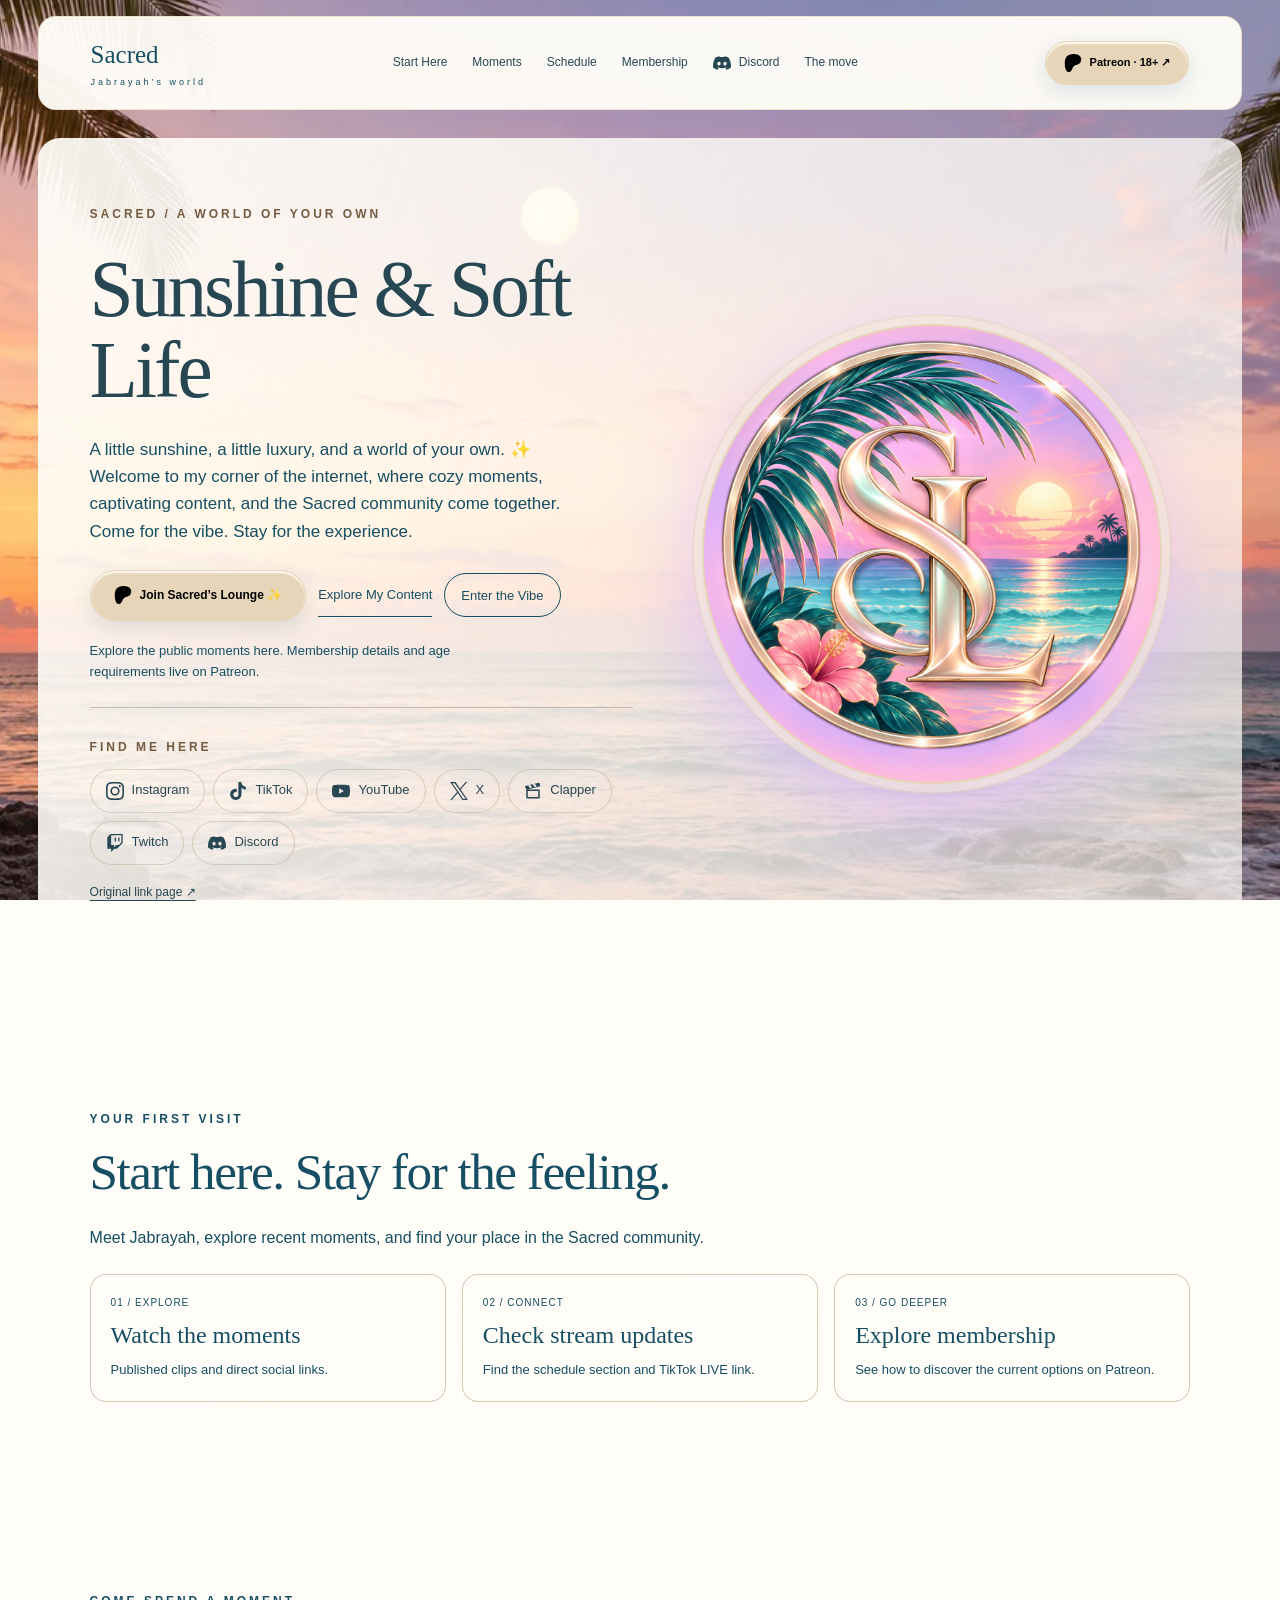
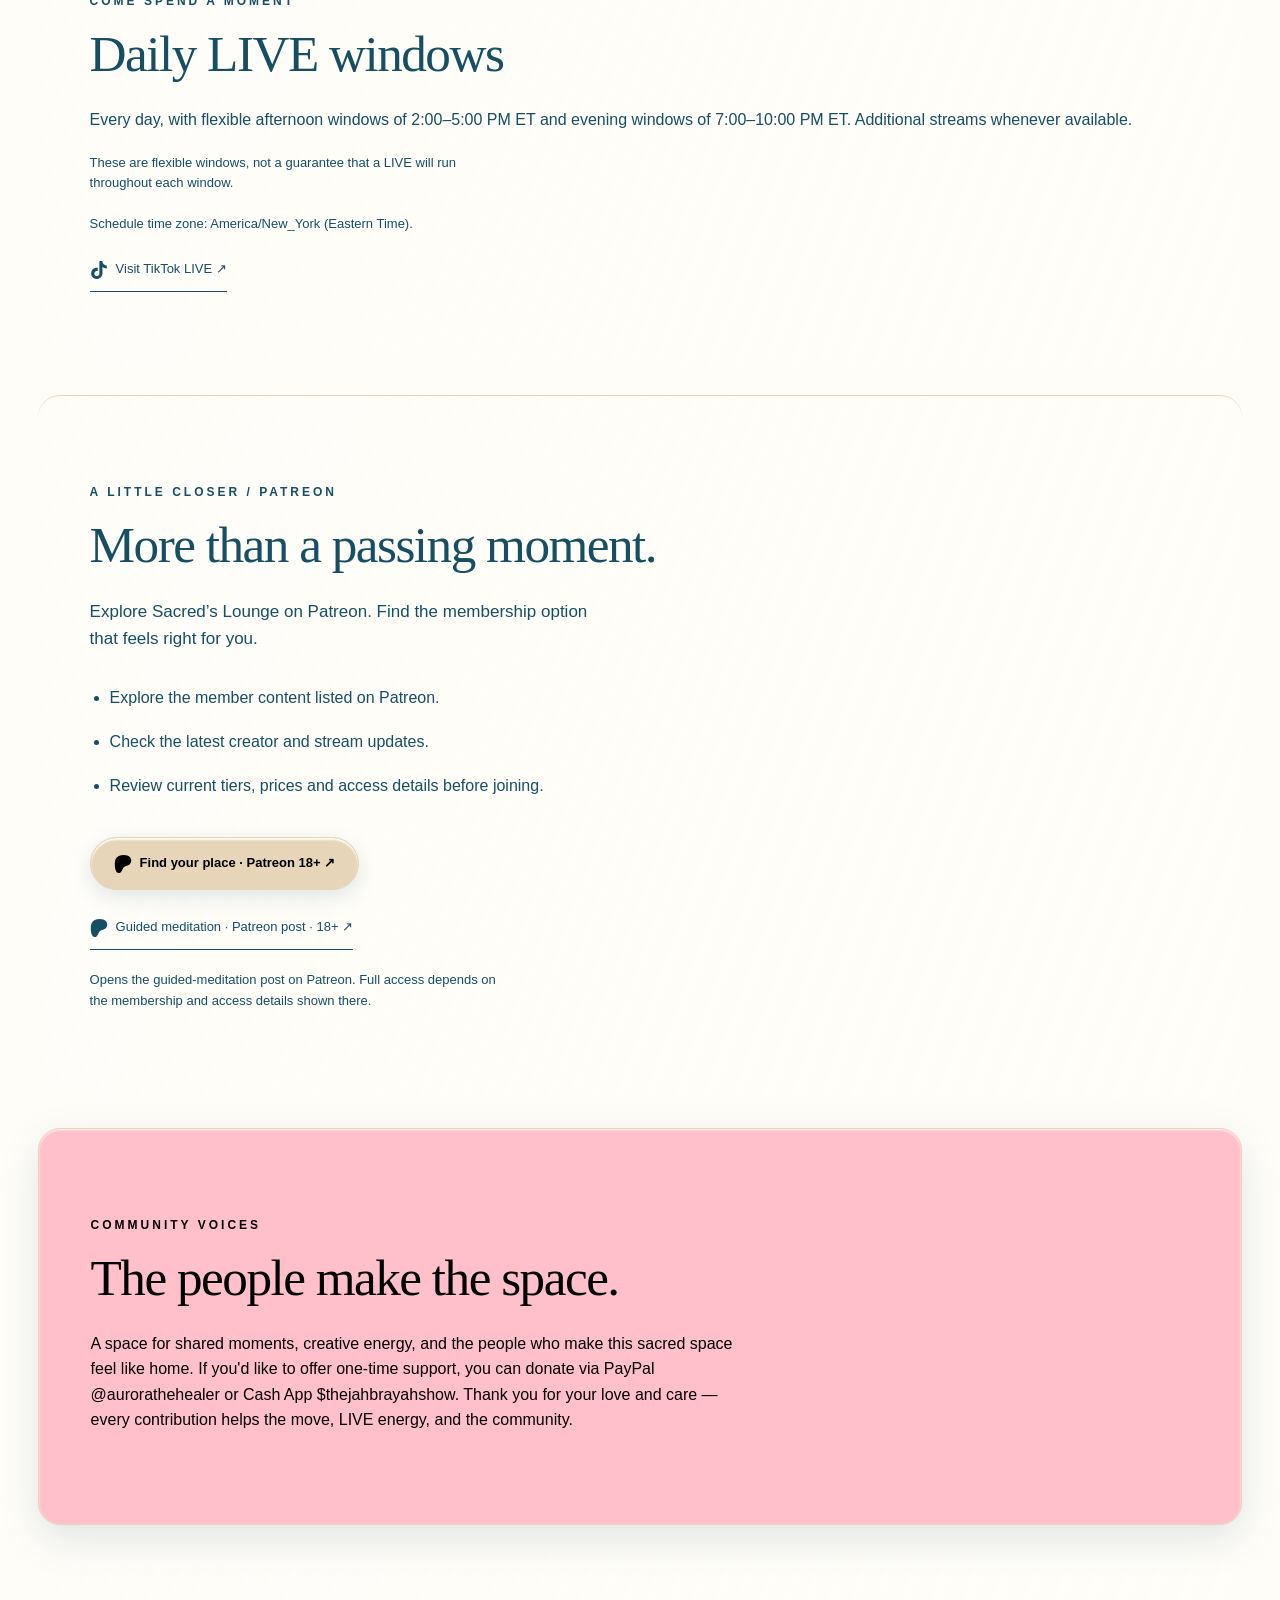
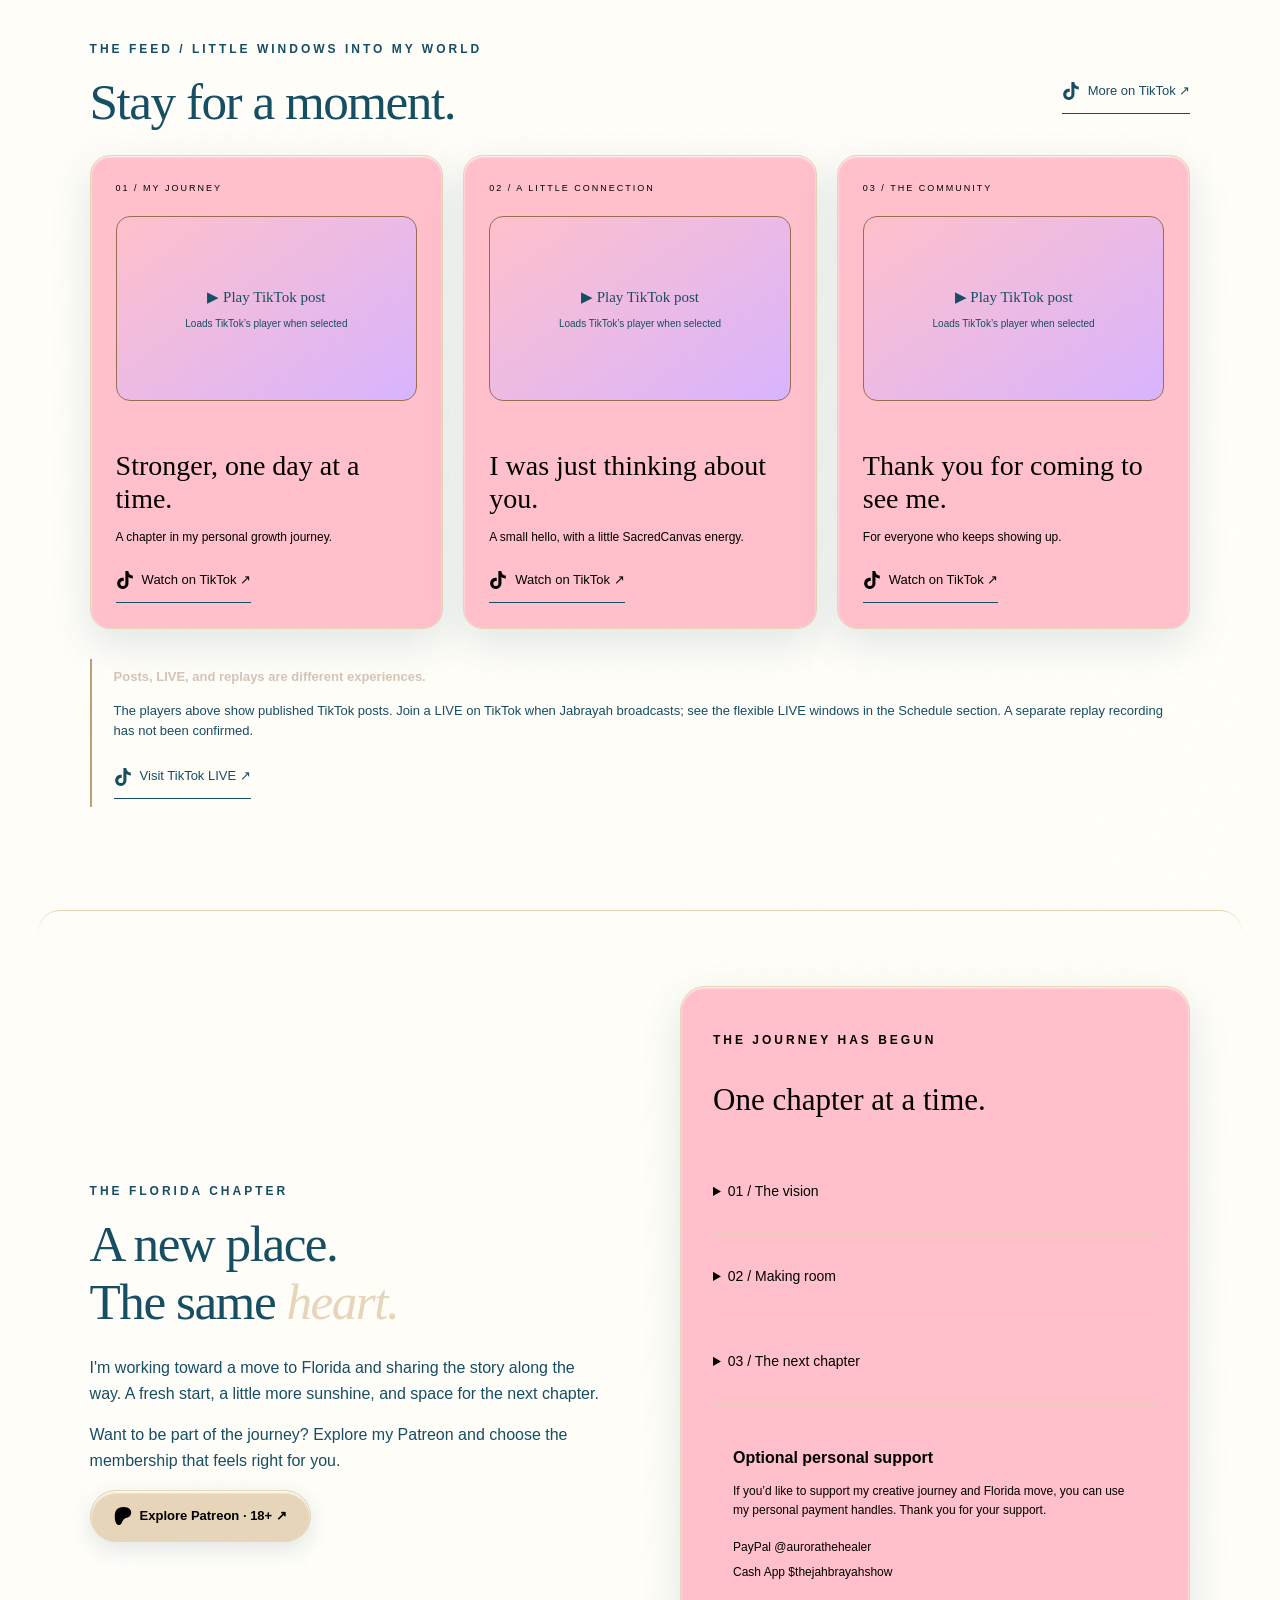
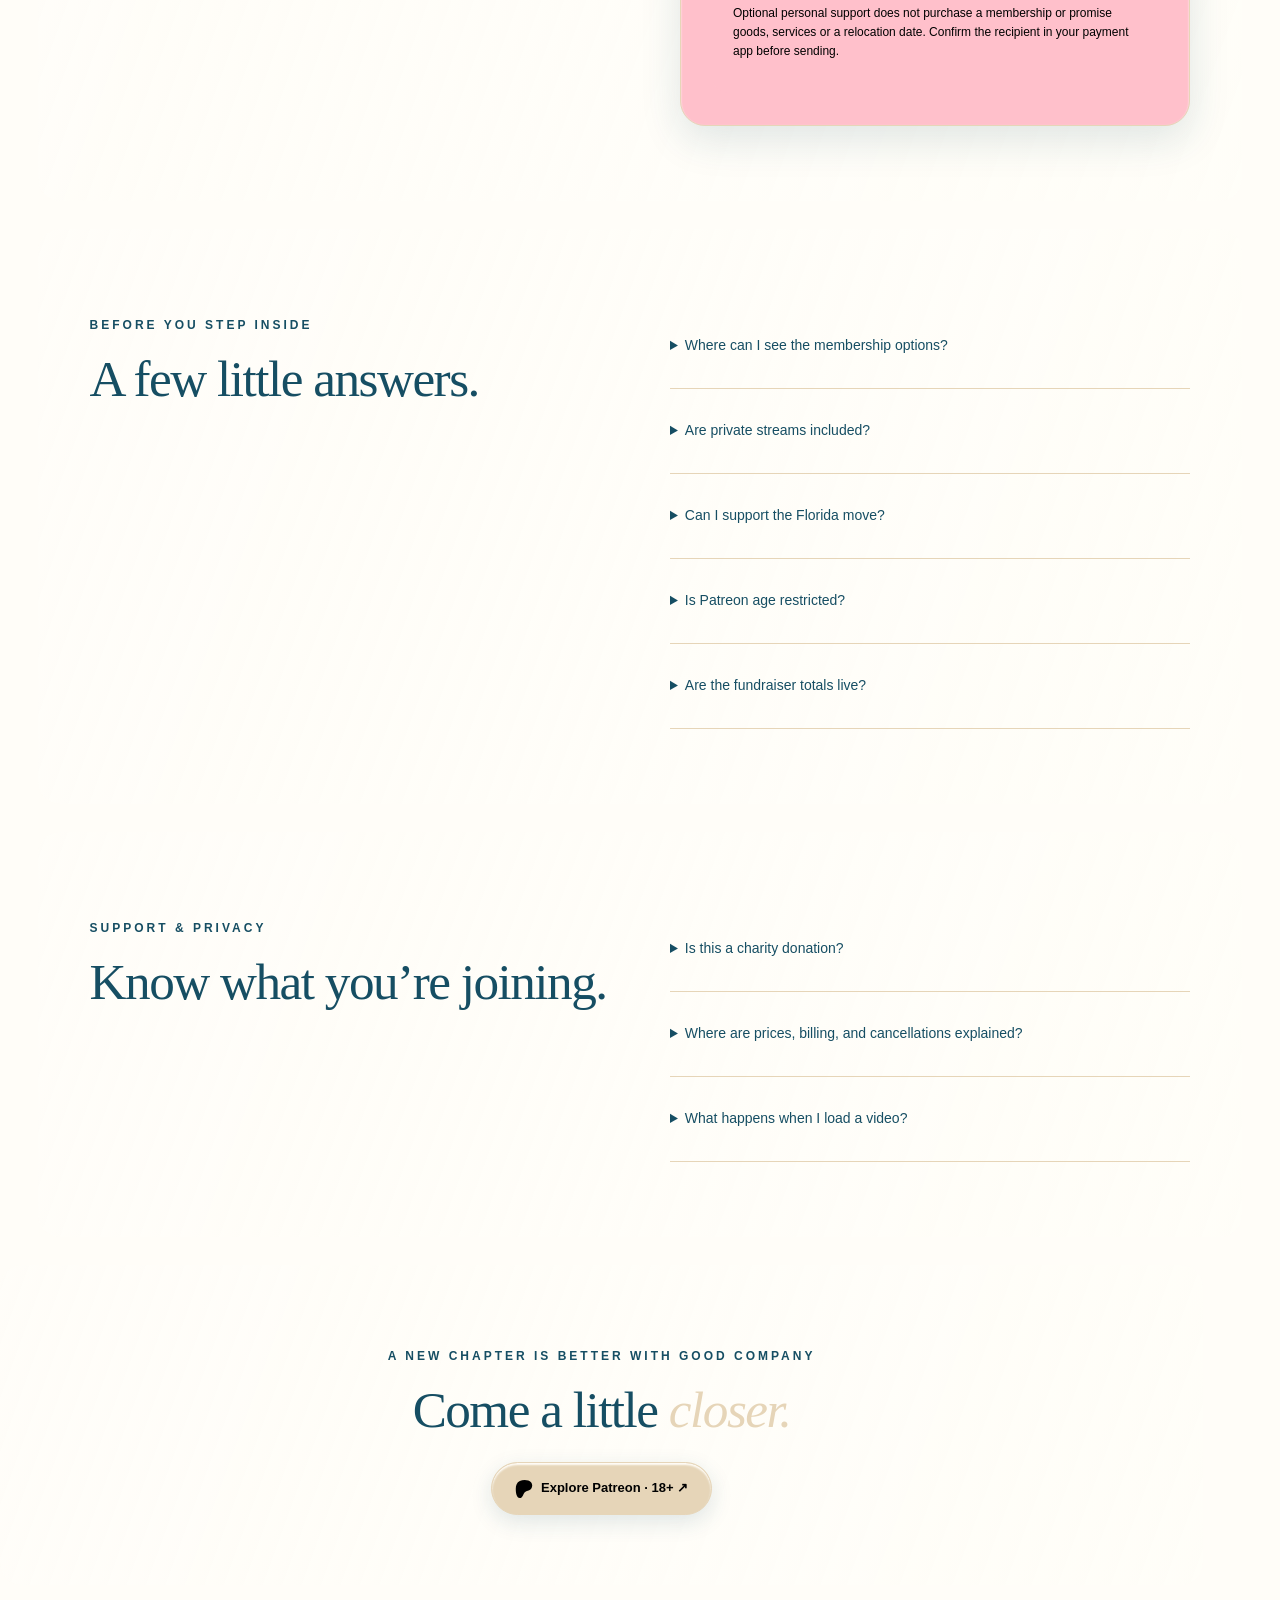
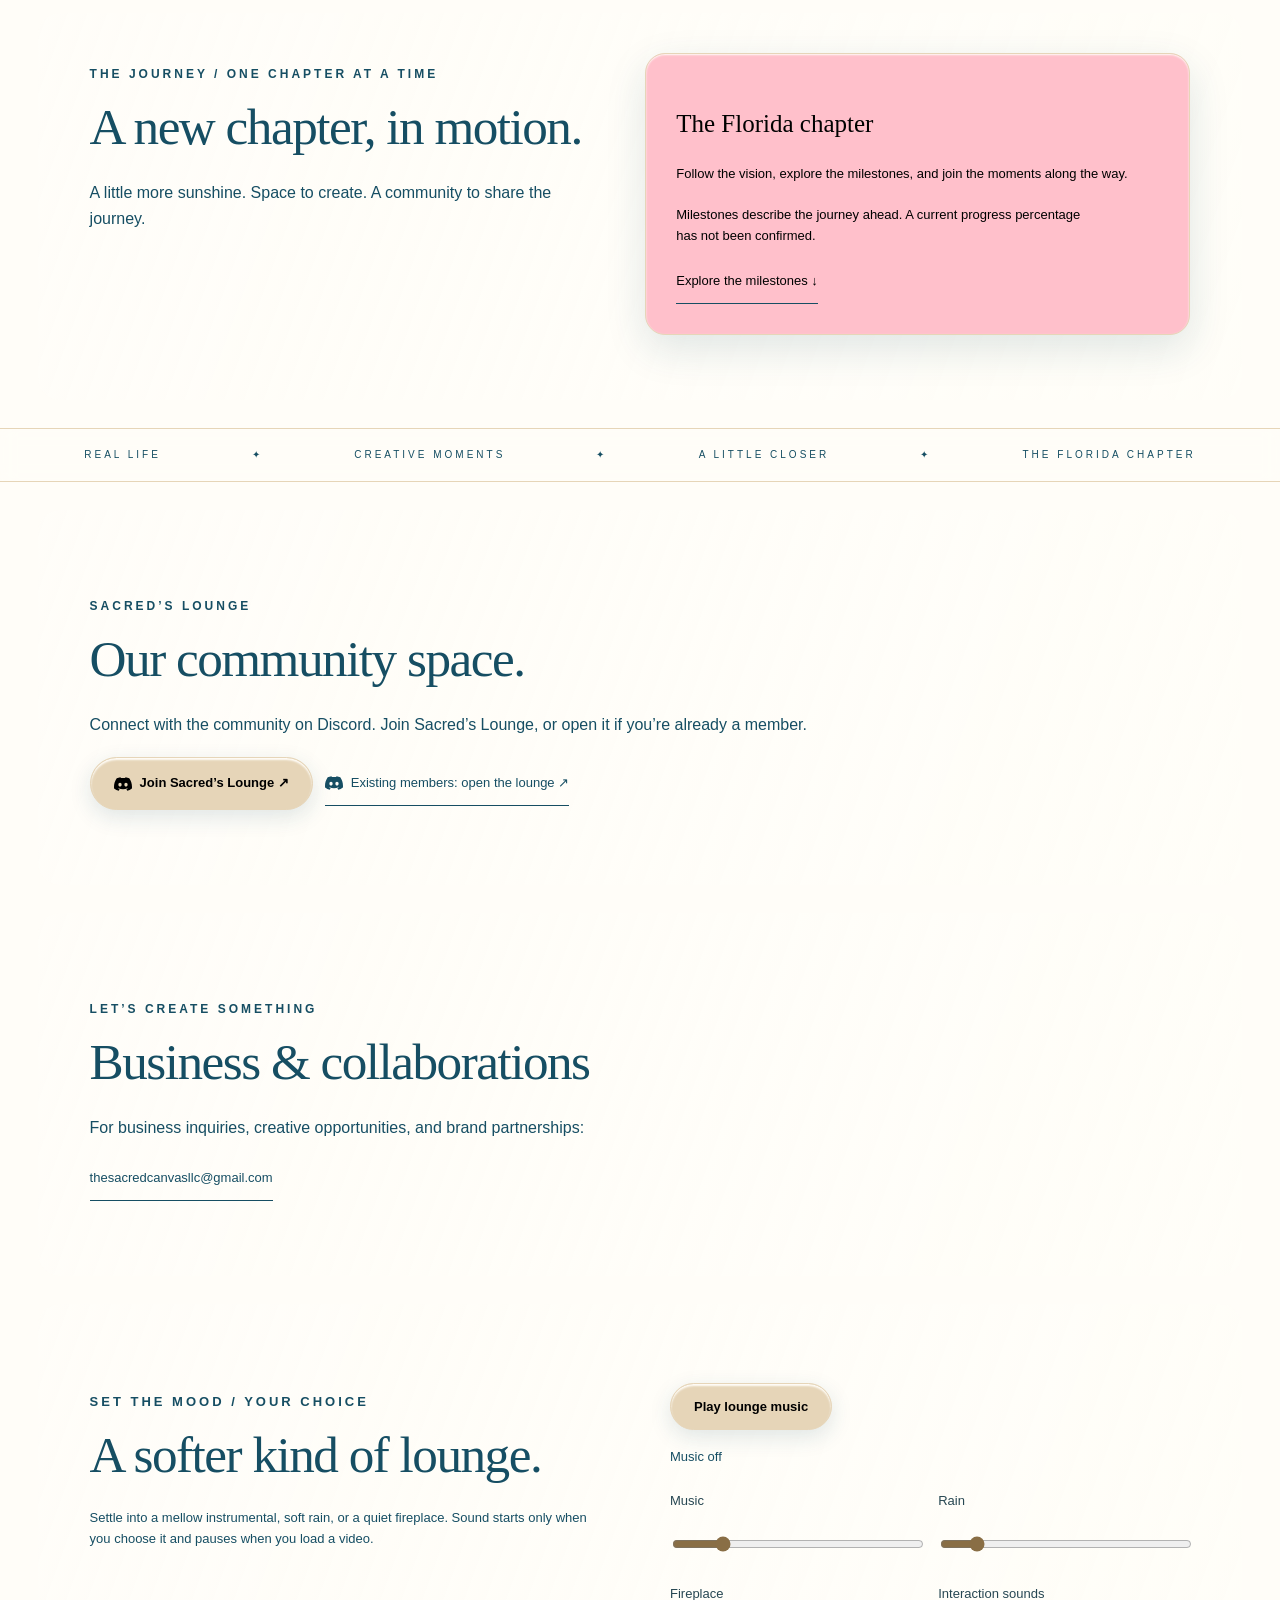
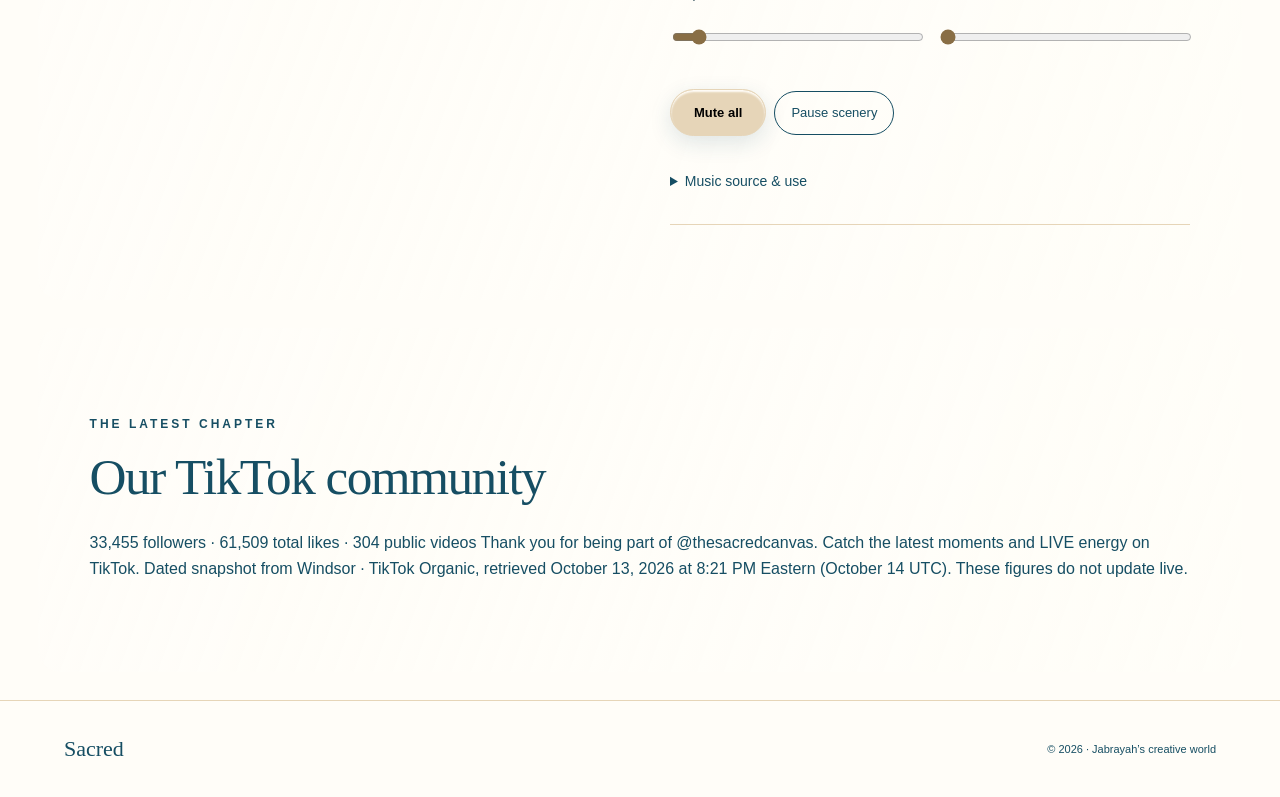
==== index.html @ 22dccd5a "Use non-expiring Sacred's Lounge invite" ====
<!doctype html><html lang="en"><head><meta charset="utf-8"><meta name="viewport" content="width=device-width,initial-scale=1"><link rel="icon" href="./sunshine-favicon.svg" type="image/svg+xml"><meta name="robots" content="noindex,nofollow,noarchive"><title>Jabrayah | Sunshine &amp; Soft Life</title><meta name="description" content="Step into Sunshine &amp; Soft Life—a cozy, elevated digital experience featuring captivating content, creator updates, and Sacred’s Lounge."><link rel="stylesheet" href="./website-draft.css"><script type="module" src="./website-draft.js"></script><link rel="stylesheet" href="./website-theme.css"><meta name="referrer" content="no-referrer"><meta name="website-export" content="Static visitor preview; no hosting or access control"></head><body data-audio="manual" data-video="manual" class="tropical"><a class="skip-link" href="#main-content">Skip to content</a><div class="tropical-environment" aria-hidden="true"><div class="coastal-photo"></div><div class="tropical-sun"></div><div class="tropical-water"></div><div class="tropical-moon"></div><div class="tropical-stars"></div></div>

<header class="newcomer-header"><a class="brand" href="#home">Sacred<span>Jabrayah’s world</span></a><nav class="newcomer-nav" aria-label="Explore SacredCanvas"><a href="#start-here">Start Here</a><a href="#moments">Moments</a><a href="#schedule">Schedule</a><a href="#membership">Membership</a><a href="#discord" class="platform-link"><svg class="platform-icon" aria-hidden="true" focusable="false"><use href="./social-icons.svg#icon-discord"></use></svg>Discord</a><a href="#florida">The move</a></nav><a class="button small platform-link" href="https://www.patreon.com/TheSacredCanvas" target="_blank" rel="noopener noreferrer"><svg class="platform-icon" aria-hidden="true" focusable="false"><use href="./social-icons.svg#icon-patreon"></use></svg>Patreon · 18+ ↗</a></header>
<main id="main-content" tabindex="-1"><section class="hero" id="home"><div><p class="eyebrow">SACRED / A WORLD OF YOUR OWN</p><h1>Sunshine &amp; Soft Life</h1><p class="intro">A little sunshine, a little luxury, and a world of your own. ✨ Welcome to my corner of the internet, where cozy moments, captivating content, and the Sacred community come together.

Come for the vibe. Stay for the experience.</p><div class="actions"><a class="button platform-link" href="https://www.patreon.com/TheSacredCanvas" target="_blank" rel="noopener noreferrer"><svg class="platform-icon" aria-hidden="true" focusable="false"><use href="./social-icons.svg#icon-patreon"></use></svg>Join Sacred’s Lounge ✨</a><a class="text-link" href="#moments">Explore My Content</a><button class="text-link" id="enter-vibe" aria-pressed="false">Enter the Vibe</button></div><p class="fine">Explore the public moments here. Membership details and age requirements live on Patreon.</p><div class="social-follow"><p class="eyebrow">FIND ME HERE</p><nav class="social-links" aria-label="Follow Jabrayah"><a href="https://www.instagram.com/thesacredcanvas_/" target="_blank" rel="noopener noreferrer" class="platform-link"><svg class="platform-icon" aria-hidden="true" focusable="false"><use href="./social-icons.svg#icon-instagram"></use></svg>Instagram</a><a href="https://www.tiktok.com/@thesacredcanvas" target="_blank" rel="noopener noreferrer" class="platform-link"><svg class="platform-icon" aria-hidden="true" focusable="false"><use href="./social-icons.svg#icon-tiktok"></use></svg>TikTok</a><a href="https://www.youtube.com/channel/UCDf4sZveR_Ykks7nnIeMqeQ" target="_blank" rel="noopener noreferrer" class="platform-link"><svg class="platform-icon" aria-hidden="true" focusable="false"><use href="./social-icons.svg#icon-youtube"></use></svg>YouTube</a><a href="https://x.com/Thesacredcanvas" target="_blank" rel="noopener noreferrer" class="platform-link"><svg class="platform-icon" aria-hidden="true" focusable="false"><use href="./social-icons.svg#icon-x"></use></svg>X</a><a href="https://www.clapperapp.com/Thesacredcanvas" target="_blank" rel="noopener noreferrer" class="platform-link"><svg class="platform-icon" aria-hidden="true" focusable="false"><use href="./social-icons.svg#icon-clapper"></use></svg>Clapper</a><a href="https://www.twitch.tv/thesacredcanvas" target="_blank" rel="noopener noreferrer" class="platform-link"><svg class="platform-icon" aria-hidden="true" focusable="false"><use href="./social-icons.svg#icon-twitch"></use></svg>Twitch</a><a href="https://discord.gg/K2vzdx55bA" target="_blank" rel="noopener noreferrer" class="platform-link"><svg class="platform-icon" aria-hidden="true" focusable="false"><use href="./social-icons.svg#icon-discord"></use></svg>Discord</a></nav><a class="social-link-page" href="https://msha.ke/thesacredcanvas/" target="_blank" rel="noopener noreferrer">Original link page ↗</a></div></div><div class="hero-art logo-art"><img src="./lounge-logo.png" alt="Sacred’s Lounge SL monogram framed by palm trees, turquoise water and a pink sunset"></div></section>
<section class="section newcomer-guide" id="start-here" aria-labelledby="start-here-title"><p class="eyebrow">YOUR FIRST VISIT</p><h2 id="start-here-title">Start here. Stay for the feeling.</h2><p>Meet Jabrayah, explore recent moments, and find your place in the Sacred community.</p><nav class="newcomer-paths" aria-label="Start here"><a href="#moments"><span>01 / EXPLORE</span><strong>Watch the moments</strong><small>Published clips and direct social links.</small></a><a href="#schedule"><span>02 / CONNECT</span><strong>Check stream updates</strong><small>Find the schedule section and TikTok LIVE link.</small></a><a href="#membership"><span>03 / GO DEEPER</span><strong>Explore membership</strong><small>See how to discover the current options on Patreon.</small></a></nav></section>
<section class="section schedule" id="schedule"><p class="eyebrow">COME SPEND A MOMENT</p><h2>Daily LIVE windows</h2><p>Every day, with flexible afternoon windows of 2:00–5:00 PM ET and evening windows of 7:00–10:00 PM ET. Additional streams whenever available.</p><p class="fine">These are flexible windows, not a guarantee that a LIVE will run throughout each window.</p><p class="fine">Schedule time zone: America/New_York (Eastern Time).</p><a class="text-link platform-link" href="https://www.tiktok.com/@thesacredcanvas/live" target="_blank" rel="noopener noreferrer"><svg class="platform-icon" aria-hidden="true" focusable="false"><use href="./social-icons.svg#icon-tiktok"></use></svg>Visit TikTok LIVE ↗</a></section>
<section class="section membership" id="membership"><p class="eyebrow">A LITTLE CLOSER / PATREON</p><h2>More than a passing moment.</h2><p class="intro">Explore Sacred’s Lounge on Patreon. Find the membership option that feels right for you.</p><ul class="membership-summary"><li>Explore the member content listed on Patreon.</li><li>Check the latest creator and stream updates.</li><li>Review current tiers, prices and access details before joining.</li></ul><a class="button platform-link" href="https://www.patreon.com/TheSacredCanvas" target="_blank" rel="noopener noreferrer"><svg class="platform-icon" aria-hidden="true" focusable="false"><use href="./social-icons.svg#icon-patreon"></use></svg>Find your place · Patreon 18+ ↗</a><p><a class="text-link platform-link" href="https://www.patreon.com/Thesacredcanvas/posts/158330175" target="_blank" rel="noopener noreferrer"><svg class="platform-icon" aria-hidden="true" focusable="false"><use href="./social-icons.svg#icon-patreon"></use></svg>Guided meditation · Patreon post · 18+ ↗</a></p><p class="fine">Opens the guided-meditation post on Patreon. Full access depends on the membership and access details shown there.</p></section>
<section class="section voices"><p class="eyebrow">COMMUNITY VOICES</p><h2>The people make the space.</h2><p>A space for shared moments, creative energy, and the people who make this sacred space feel like home.

If you&#39;d like to offer one-time support, you can donate via PayPal @aurorathehealer or Cash App $thejahbrayahshow. Thank you for your love and care — every contribution helps the move, LIVE energy, and the community.</p></section>
<section class="section" id="moments"><div class="section-head"><div><p class="eyebrow">THE FEED / LITTLE WINDOWS INTO MY WORLD</p><h2>Stay for a moment.</h2></div><a class="text-link platform-link" href="https://www.tiktok.com/@thesacredcanvas" target="_blank" rel="noopener noreferrer"><svg class="platform-icon" aria-hidden="true" focusable="false"><use href="./social-icons.svg#icon-tiktok"></use></svg>More on TikTok ↗</a></div><div class="feed"><article class="clip pink"><span class="clip-top">01 / MY JOURNEY</span><button class="video-load" data-video="7693353948807253279" data-title="Stronger, one day at a time." aria-label="Play TikTok post: Stronger, one day at a time.">▶ Play TikTok post<span>Loads TikTok’s player when selected</span></button><div><h3>Stronger, one day at a time.</h3><p>A chapter in my personal growth journey.</p><a class="text-link platform-link" href="https://www.tiktok.com/@thesacredcanvas/video/7693353948807253279" target="_blank" rel="noopener noreferrer"><svg class="platform-icon" aria-hidden="true" focusable="false"><use href="./social-icons.svg#icon-tiktok"></use></svg>Watch on TikTok ↗</a></div></article><article class="clip violet"><span class="clip-top">02 / A LITTLE CONNECTION</span><button class="video-load" data-video="7686568718834453791" data-title="I was just thinking about you." aria-label="Play TikTok post: I was just thinking about you.">▶ Play TikTok post<span>Loads TikTok’s player when selected</span></button><div><h3>I was just thinking about you.</h3><p>A small hello, with a little SacredCanvas energy.</p><a class="text-link platform-link" href="https://www.tiktok.com/@thesacredcanvas/video/7686568718834453791" target="_blank" rel="noopener noreferrer"><svg class="platform-icon" aria-hidden="true" focusable="false"><use href="./social-icons.svg#icon-tiktok"></use></svg>Watch on TikTok ↗</a></div></article><article class="clip peach"><span class="clip-top">03 / THE COMMUNITY</span><button class="video-load" data-video="7691849694305094942" data-title="Thank you for coming to see me." aria-label="Play TikTok post: Thank you for coming to see me.">▶ Play TikTok post<span>Loads TikTok’s player when selected</span></button><div><h3>Thank you for coming to see me.</h3><p>For everyone who keeps showing up.</p><a class="text-link platform-link" href="https://www.tiktok.com/@thesacredcanvas/video/7691849694305094942" target="_blank" rel="noopener noreferrer"><svg class="platform-icon" aria-hidden="true" focusable="false"><use href="./social-icons.svg#icon-tiktok"></use></svg>Watch on TikTok ↗</a></div></article></div><div class="live-note"><strong>Posts, LIVE, and replays are different experiences.</strong><p>The players above show published TikTok posts. Join a LIVE on TikTok when Jabrayah broadcasts; see the flexible LIVE windows in the Schedule section. A separate replay recording has not been confirmed.</p><a class="text-link platform-link" href="https://www.tiktok.com/@thesacredcanvas/live" target="_blank" rel="noopener noreferrer"><svg class="platform-icon" aria-hidden="true" focusable="false"><use href="./social-icons.svg#icon-tiktok"></use></svg>Visit TikTok LIVE ↗</a></div></section>
<section class="florida section" id="florida"><div><p class="eyebrow">THE FLORIDA CHAPTER</p><h2>A new place.<br>The same <em>heart.</em></h2><p>I&#39;m working toward a move to Florida and sharing the story along the way. A fresh start, a little more sunshine, and space for the next chapter.</p><p>Want to be part of the journey? Explore my Patreon and choose the membership that feels right for you.</p><a class="button platform-link" href="https://www.patreon.com/TheSacredCanvas" target="_blank" rel="noopener noreferrer"><svg class="platform-icon" aria-hidden="true" focusable="false"><use href="./social-icons.svg#icon-patreon"></use></svg>Explore Patreon · 18+ ↗</a></div><aside class="journey" id="milestones"><p class="eyebrow">THE JOURNEY HAS BEGUN</p><h3>One chapter at a time.</h3><div class="milestones"><details><summary>01 / The vision</summary><p>A fresh start with room for creativity, comfort, and everyday moments worth sharing. This is the inspiration behind the Florida chapter.</p></details><details><summary>02 / Making room</summary><p>Finding the right place and preparing for the practical details of a move. Updates will be shared as plans are confirmed.</p></details><details><summary>03 / The next chapter</summary><p>Settling into a new rhythm, creating new content, and bringing the Sacred community along for the experience. A relocation date has not been announced.</p></details></div><div class="fund"><strong>Optional personal support</strong><p>If you’d like to support my creative journey and Florida move, you can use my personal payment handles. Thank you for your support.</p><span>PayPal @aurorathehealer</span><br><span>Cash App $thejahbrayahshow</span><p class="fine">Optional personal support does not purchase a membership or promise goods, services or a relocation date. Confirm the recipient in your payment app before sending.</p></div></aside></section>
<section class="section faq"><div><p class="eyebrow">BEFORE YOU STEP INSIDE</p><h2>A few little answers.</h2></div><div><details><summary>Where can I see the membership options?</summary><p>My Patreon page has the current tiers, pricing, and available member content.</p></details><details><summary>Are private streams included?</summary><p>Check the exact benefits of your chosen Patreon tier. Availability and schedules are announced on Patreon.</p></details><details><summary>Can I support the Florida move?</summary><p>You can offer optional personal support using the PayPal or Cash App handles in the Florida section. Patreon memberships remain separate.</p></details><details><summary>Is Patreon age restricted?</summary><p>The Patreon destination is labelled 18+. Follow the platform's age and access requirements.</p></details><details><summary>Are the fundraiser totals live?</summary><p>No. Financial totals and member counts are private. This page does not display a live balance, collect payments, or publish donor information.</p></details></div></section>
<section class="section faq"><div><p class="eyebrow">SUPPORT &amp; PRIVACY</p><h2>Know what you’re joining.</h2></div><div><details><summary>Is this a charity donation?</summary><p>No. This is Jabrayah’s personal moving goal, not a charitable organization. Personal support through PayPal or Cash App and creator memberships on Patreon are not advertised as tax-deductible charitable donations. Patreon payments purchase creator memberships under the terms shown on Patreon. A membership does not guarantee a move, a specific relocation date, or an investment return.</p></details><details><summary>Where are prices, billing, and cancellations explained?</summary><p>Review the current tier benefits, price, billing frequency, cancellation and refund terms on Patreon before purchasing. This preview does not process a payment or promise benefits beyond the chosen Patreon offering.</p></details><details><summary>What happens when I load a video?</summary><p>TikTok’s player loads only when you select it. TikTok then receives your browser connection information and may use cookies or similar technology under its own privacy policy. Opening Patreon or TikTok links takes you to those platforms and their terms.</p></details></div></section><section class="closing"><p class="eyebrow">A NEW CHAPTER IS BETTER WITH GOOD COMPANY</p><h2>Come a little <em>closer.</em></h2><a class="button platform-link" href="https://www.patreon.com/TheSacredCanvas" target="_blank" rel="noopener noreferrer"><svg class="platform-icon" aria-hidden="true" focusable="false"><use href="./social-icons.svg#icon-patreon"></use></svg>Explore Patreon · 18+ ↗</a></section><section class="mission-dashboard" id="mission" aria-labelledby="mission-title"><div><p class="eyebrow">THE JOURNEY / ONE CHAPTER AT A TIME</p><h2 id="mission-title">A new chapter, in motion.</h2><p>A little more sunshine. Space to create. A community to share the journey.</p></div><div class="progress-card"><h3>The Florida chapter</h3><p>Follow the vision, explore the milestones, and join the moments along the way.</p><p class="fine">Milestones describe the journey ahead. A current progress percentage has not been confirmed.</p><a class="text-link" href="#milestones">Explore the milestones ↓</a></div></section><div class="ribbon"><span>REAL LIFE</span><span>✦</span><span>CREATIVE MOMENTS</span><span>✦</span><span>A LITTLE CLOSER</span><span>✦</span><span>THE FLORIDA CHAPTER</span></div>
<section class="section discord" id="discord"><p class="eyebrow">SACRED’S LOUNGE</p><h2>Our community space.</h2><p>Connect with the community on Discord. Join Sacred’s Lounge, or open it if you’re already a member.</p><div class="discord-actions"><a class="button platform-link" href="https://discord.gg/K2vzdx55bA" target="_blank" rel="noopener noreferrer"><svg class="platform-icon" aria-hidden="true" focusable="false"><use href="./social-icons.svg#icon-discord"></use></svg>Join Sacred’s Lounge ↗</a><a class="text-link platform-link" href="https://discord.com/channels/1558433599479615610/1558433600058302475" target="_blank" rel="noopener noreferrer"><svg class="platform-icon" aria-hidden="true" focusable="false"><use href="./social-icons.svg#icon-discord"></use></svg>Existing members: open the lounge ↗</a></div></section><section class="section contact" id="contact"><p class="eyebrow">LET’S CREATE SOMETHING</p><h2>Business &amp; collaborations</h2><p>For business inquiries, creative opportunities, and brand partnerships:</p><a class="text-link" href="mailto:thesacredcanvasllc@gmail.com">thesacredcanvasllc@gmail.com</a></section>
<section class="section atmosphere"><div><p class="eyebrow">SET THE MOOD / YOUR CHOICE</p><h2>A softer kind of lounge.</h2><p>Settle into a mellow instrumental, soft rain, or a quiet fireplace. Sound starts only when you choose it and pauses when you load a video.</p></div><div><button class="button" id="music-toggle" aria-pressed="false">Play lounge music</button><p id="music-status" role="status">Music off</p><div class="sound-mixer"><label for="music-volume">Music<input type="range" id="music-volume" min="0" max="100" value="18"></label><label for="rain-volume">Rain<input type="range" id="rain-volume" min="0" max="100" value="12"></label><label for="fire-volume">Fireplace<input type="range" id="fire-volume" min="0" max="100" value="8"></label><label for="ui-volume">Interaction sounds<input type="range" id="ui-volume" min="0" max="100" value="0"></label></div><div class="atmosphere-actions"><button class="button" id="master-mute" aria-pressed="false">Mute all</button><button class="text-link" id="motion-toggle" aria-pressed="false">Pause scenery</button></div><audio id="lounge-music" src="./lounge-music.wav" preload="none" loop></audio><details><summary>Music source & use</summary><p>SacredCanvas Lounge Study, October 9, 2026. Original synthesized instrumental created for this site, without third-party samples or recordings. No purchased stock license is required. Automated platform claims cannot be guaranteed absent.</p></details></div></section><section class="section ai-created"><p class="eyebrow">THE LATEST CHAPTER</p><h2>Our TikTok community</h2><p>33,455 followers · 61,509 total likes · 304 public videos

Thank you for being part of @thesacredcanvas. Catch the latest moments and LIVE energy on TikTok.

Dated snapshot from Windsor · TikTok Organic, retrieved October 13, 2026 at 8:21 PM Eastern (October 14 UTC). These figures do not update live.</p></section></main><footer><strong>Sacred</strong><span>© 2026 · Jabrayah’s creative world</span></footer></body></html>
---- website-draft.css ----
*{box-sizing:border-box}html{scroll-behavior:smooth;scroll-padding-top:30px}body{margin:0;background:#0e0b0c;color:#f6efe2;font-family:Arial,sans-serif;line-height:1.6}a{color:inherit;text-decoration:none}.review{padding:9px 5%;background:#d9c49e;color:#201719;font-size:11px;letter-spacing:2px;display:flex;justify-content:space-between}.review a{letter-spacing:0}header{display:flex;align-items:center;justify-content:space-between;padding:28px 5%;gap:24px}header nav{display:flex;gap:25px;font-size:13px}.brand{font-family:Georgia,serif;font-size:25px;line-height:1.3}.brand span{display:block;font:9px Arial;letter-spacing:3px;margin-top:6px;color:#cbb9a8}.button{display:inline-flex;justify-content:center;align-items:center;padding:15px 23px;border-radius:99px;background:#ddc49a;color:#201215;font-size:13px;font-weight:bold;transition:transform .2s}.button:hover{transform:translateY(-3px);background:#f2dfbf}.button.small{font-size:11px;padding:11px 18px}.hero{display:grid;grid-template-columns:1.05fr 1fr;gap:60px;padding:45px 5% 70px;align-items:center;max-width:1500px;margin:auto}.eyebrow{font-size:10px;letter-spacing:2.5px;color:#c5ad94;font-weight:600}.hero h1{font:clamp(55px,6vw,95px)/1.02 Georgia,serif;letter-spacing:-4px;margin:25px 0}.hero em,h2 em{font-weight:normal;color:#ddc49a}.intro{max-width:510px;color:#d6c9b9;font-size:17px}.actions{display:flex;align-items:center;gap:20px;flex-wrap:wrap;margin-top:25px}.text-link{font-size:13px;border-bottom:1px solid #7c657e;padding-bottom:5px}.fine{font-size:11px;color:#bba995;max-width:410px;margin-top:20px}.hero-art{height:510px;border-radius:160px 160px 20px 20px;position:relative;overflow:hidden;background:linear-gradient(160deg,#7e547c,#e3a4b1 40%,#f6bb9c 65%,#4a5378);isolation:isolate}.sun{position:absolute;width:210px;height:210px;border-radius:50%;background:#ffd9ad;top:100px;left:50%;transform:translateX(-50%);box-shadow:0 0 100px #ffd1ae}.ocean{position:absolute;inset:58% 0 0;background:repeating-linear-gradient(178deg,transparent 0 18px,#e4bcb233 19px 21px),linear-gradient(#735474,#293e5b)}.art-label{position:absolute;left:34px;bottom:66px;font:15px Georgia;letter-spacing:4px}.art-label strong{display:block;font:67px Georgia;letter-spacing:-3px}.art-label span{font:10px Arial;letter-spacing:3px}.art-tag{position:absolute;bottom:20px;left:34px;font-size:9px;letter-spacing:2px}.ribbon{display:flex;justify-content:space-around;gap:25px;padding:18px 4%;border-block:1px solid #493238;color:#dfcbaa;font-size:10px;letter-spacing:3px;flex-wrap:wrap}.section{padding:75px 5%;max-width:1500px;margin:auto}h2{font:clamp(35px,4vw,54px)/1.13 Georgia;margin:14px 0 24px;letter-spacing:-1.5px}h3{font:25px/1.2 Georgia}.section-head{display:flex;justify-content:space-between;align-items:center;gap:25px}.feed{display:grid;grid-template-columns:repeat(3,1fr);gap:20px}.clip{min-height:390px;padding:25px;border-radius:20px;display:flex;flex-direction:column;justify-content:space-between;position:relative;overflow:hidden;color:#201215}.pink{background:linear-gradient(145deg,#f3c8d4,#cf9bc1)}.violet{background:linear-gradient(145deg,#c7b5e6,#918fbf)}.peach{background:linear-gradient(145deg,#f9d1a8,#e5afb0)}.clip-top{font-size:9px;letter-spacing:2px}.play{display:grid;place-items:center;width:66px;height:66px;border-radius:50%;border:1px solid #38223e66;margin:40px auto;font-size:25px}.clip h3{font-size:28px;margin-bottom:8px}.clip p,.clip div span{font-size:12px}.florida{display:grid;grid-template-columns:1fr 1fr;gap:80px;align-items:center;border-top:1px solid #493238}.florida p:not(.eyebrow){color:#d4c5b7;max-width:510px}.journey{padding:32px;background:#211316;border-radius:25px;border:1px solid #67454a}.journey h3{font-size:31px}ol{padding:0;list-style:none}li{display:flex;gap:20px;padding:17px 0;border-top:1px solid #4b3134}li b{font-size:13px;color:#c1a17b}li strong,li span{display:block}li strong{font-size:14px}li span{font-size:12px;color:#c5b3a4}li.active b{color:#e9cc9e}.fund{border-radius:15px;background:#351c23;padding:20px;margin-top:20px}.fund p,.fund span{font-size:12px}.fund span{color:#dfcbaa}.membership{border-top:1px solid #493238}.membership-grid{display:grid;grid-template-columns:repeat(3,1fr);gap:35px;margin:40px 0}.membership-grid article{border-top:1px solid #765572;padding-top:20px}.membership-grid span{color:#dfcbaa;font-size:12px}.membership-grid p{font-size:14px;color:#d2beb0}.voices{background:#211418;border-radius:20px}.voices p:last-child{color:#d4c5b7;max-width:650px}.faq{display:grid;grid-template-columns:1fr 1fr;gap:60px}details{border-block-end:1px solid #493238;padding:20px 0}summary{cursor:pointer;font-size:14px}details p{color:#d4c5b7;font-size:13px}.closing{text-align:center;padding:70px 5%;background:radial-gradient(ellipse at bottom,#54314b,transparent 70%)}footer{display:flex;gap:20px;justify-content:space-between;align-items:center;flex-wrap:wrap;padding:35px 5%;border-top:1px solid #493238;font-size:11px;color:#c5b3a4}footer strong{font:22px Georgia}a:focus-visible,summary:focus-visible{outline:3px solid #f5cb84;outline-offset:5px}@media(max-width:760px){header{padding:22px 6%}header nav{display:none}.brand{font-size:21px}.hero{grid-template-columns:1fr;gap:35px;padding:35px 6% 50px}.hero h1{font-size:60px;letter-spacing:-3px}.hero-art{height:400px;border-radius:140px 140px 20px 20px}.section{padding:50px 6%}.feed{grid-template-columns:1fr}.clip{min-height:360px}.florida,.faq{grid-template-columns:1fr;gap:25px}.membership-grid{grid-template-columns:1fr;gap:18px}.section-head{align-items:flex-start;flex-direction:column}.ribbon{font-size:8px;gap:15px}.review{letter-spacing:1px;font-size:9px}.closing{padding:50px 6%}.intro{font-size:16px}}@media(prefers-reduced-motion:reduce){html{scroll-behavior:auto}.button{transition:none}}
+body{background:radial-gradient(ellipse at 90% 0,#3c1521 0,transparent 42%),#0e0b0c}header{border-bottom:1px solid #493238}.hero h1{font-size:clamp(55px,7vw,108px);letter-spacing:-4px}.hero-art{background:linear-gradient(145deg,#160f12,#702d3c 43%,#b68c67 72%,#173e37);border:1px solid #b2946a}.sun{background:#ead3a9;box-shadow:0 0 100px #b58c65}.ocean{background:repeating-linear-gradient(178deg,transparent 0 18px,#d9c49e22 19px 21px),linear-gradient(#65453b,#18362e)}.pink,.violet,.peach{background:linear-gradient(145deg,#4a202c,#1b1115);color:#f6efe2;border:1px solid #74514c}.clip{min-height:460px}.mission-dashboard{display:grid;grid-template-columns:1fr 1.1fr;gap:60px;padding:40px 5% 65px;max-width:1500px;margin:auto}.progress-card{background:linear-gradient(120deg,#2d1820,#161513);padding:30px;border:1px solid #9b805a;border-radius:20px}.progress-numbers{display:flex;gap:20px;align-items:baseline;flex-wrap:wrap}.progress-numbers strong{font:49px Georgia;color:#e2c79b}.progress-numbers span{font-size:13px}progress{width:100%;height:13px;margin-top:22px;accent-color:#89a691;border:0;border-radius:20px;overflow:hidden}progress::-webkit-progress-bar{background:#463435}progress::-webkit-progress-value{background:linear-gradient(90deg,#668675,#b9c7a7)}.progress-card p{font-size:13px}.progress-card small{display:block;color:#cbbbab;font-size:11px;line-height:1.6;margin-bottom:15px}.video-load{min-height:185px;background:radial-gradient(ellipse,#714c42,#281419);border:1px solid #947050;border-radius:14px;color:#f6efe2;font:15px Georgia;cursor:pointer;margin:20px 0;padding:20px}.video-load span{display:block;font:10px Arial;margin-top:12px;color:#dbcab6}.clip iframe{width:100%;height:430px;border:0;border-radius:12px;margin-top:15px}.live-note{border-left:2px solid #bda172;margin-top:30px;padding:8px 22px;color:#d4c5b7;font-size:13px}.milestones summary{font-size:14px;color:#dfcbaa}.milestones details p{font-size:12px}.atmosphere{display:grid;grid-template-columns:1fr 1fr;gap:60px}.atmosphere p{color:#d4c5b7;font-size:13px}.closing{background:radial-gradient(ellipse at bottom,#4e1e2b,transparent 75%)}button:focus-visible{outline:3px solid #ead3a9;outline-offset:5px}@media(max-width:760px){.mission-dashboard,.atmosphere{grid-template-columns:1fr;gap:20px;padding:35px 6%}.hero h1{font-size:66px}.progress-card{padding:24px}.clip{min-height:450px}.clip iframe{height:460px}}

.editing-status{display:flex;gap:12px;align-items:center;flex-wrap:wrap;padding:15px 5%;border-bottom:1px solid #493238;background:#14251d;color:#f6efe2;font-size:12px}.editing-status strong{color:#b9e1c6}.editing-status a{text-decoration:underline;margin-left:auto}.editing-status span{font-size:11px}

.tropical{color:#164E63;background:#FFFDF8}.tropical-environment{position:fixed;inset:0;z-index:-1;background:linear-gradient(var(--sky,#A7C7FF),#B5F3F0 48%,var(--sea,#7EDDD6) 49%,#C8F7D4);transition:background 1s}.tropical-sun{position:absolute;top:10%;left:65%;width:180px;height:180px;border-radius:50%;background:radial-gradient(circle,#FFFDF8,#F6D373);box-shadow:0 0 100px #FFD6A5}.tropical-water{position:absolute;inset:49% 0 0;background:repeating-linear-gradient(178deg,transparent 0 28px,#FFFDF855 30px 31px)}.palm{position:absolute;font:200px Georgia;color:#164E63;opacity:.2;bottom:15%;transform:rotate(-18deg)}.palm.right{right:0;transform:rotate(18deg)}.tropical .hero-art{background:linear-gradient(145deg,#A7C7FF,#FFC0CB,#FFD6A5);border-color:#E6D5B8}.tropical .section,.tropical .hero,.tropical .mission-dashboard{background:transparent}.tropical .journey,.tropical .progress-card,.tropical .voices,.tropical .clip{background:linear-gradient(145deg,#FFFDF8e6,#B5F3F0cc,#D8B4FEcc);color:#164E63;border-color:#E6D5B8;box-shadow:0 12px 35px #164E6322}.tropical p,.tropical .eyebrow,.tropical .intro,.tropical .fine,.tropical small,.tropical .text-link,.tropical .clip p,.tropical .membership-grid p,.tropical .florida p,.tropical details p{color:#164E63!important}.tropical .button{background:linear-gradient(145deg,#FFFDF8,#E6D5B8 30%,#FFD6A5 55%,#FFFDF8 70%,#E9A9A9);color:#164E63;box-shadow:inset 0 2px 3px #FFFDF8,0 6px 18px #164E6322}.tropical .video-load{background:linear-gradient(145deg,#FFC0CB,#D8B4FE);color:#164E63}.tropical .fund{background:#B5F3F0}.tropical h1 em,.tropical h2 em{color:#164E63}.tropical .closing{background:linear-gradient(145deg,#D8B4FEaa,#A7C7FFaa)}.tropical .ribbon{color:#164E63;border-color:#E6D5B8}.tropical .hero h1{text-shadow:0 3px 0 #FFFDF8,0 0 35px #FFD6A5}.tropical progress{accent-color:#7EDDD6}.tropical progress::-webkit-progress-value{background:linear-gradient(90deg,#7EDDD6,#C8F7D4)}

/* Continuous environment remains behind all glass surfaces. */
body.tropical{background:transparent;isolation:isolate;color:#164E63}
.tropical-environment{z-index:-1;--sky:#A7C7FF;--sea:#7EDDD6;background:linear-gradient(var(--sky),#FFC0CB 37%,#FFD6A5 48%,var(--sea) 49%,#A7C7FF 100%);transition:none}
.tropical-water{background:repeating-linear-gradient(178deg,transparent 0 24px,#FFFDF855 25px 27px,transparent 28px 43px),radial-gradient(ellipse at 65% 0,#F6D37399,transparent 60%);animation:ripples 9s ease-in-out infinite alternate}
.tropical-clouds{position:absolute;inset:8% 0 50%;opacity:.65;background:radial-gradient(ellipse at 15% 20%,#FFFDF8 0,transparent 16%),radial-gradient(ellipse at 75% 35%,#FFFDF8 0,transparent 18%)}
.tropical-stars{position:absolute;inset:0;opacity:var(--night,0);background:radial-gradient(circle at 12% 15%,#FFFDF8 1px,transparent 2px),radial-gradient(circle at 37% 8%,#FFFDF8 1px,transparent 2px),radial-gradient(circle at 82% 23%,#FFFDF8 1px,transparent 2px);background-size:190px 210px}
.tropical-sun{opacity:calc(1 - var(--night,0) * .5);background:radial-gradient(circle,#FFFDF8,#F6D373);transform:scale(calc(1 - var(--night,0) * .4))}
.palm{width:210px;height:450px;bottom:-40px;opacity:.35;font-size:initial;transform:rotate(-14deg)}.palm i{position:absolute;width:15px;height:330px;bottom:0;left:95px;background:#164E63;border-radius:90% 15% 0 0}.palm b{position:absolute;top:90px;left:100px;width:145px;height:35px;background:#164E63;border-radius:100% 0 100% 0;transform-origin:left center;transform:rotate(-35deg)}.palm b:nth-of-type(2){transform:rotate(25deg)}.palm b:nth-of-type(3){transform:rotate(160deg)}.palm b:nth-of-type(4){transform:rotate(210deg)}
.tropical .brand span,.tropical footer,.tropical .progress-numbers strong,.tropical .milestones summary,.tropical .fund span,.tropical .membership-grid span,.tropical .video-load span{color:#164E63}
.tropical header,.tropical .membership,.tropical .florida,.tropical footer,.tropical details,.tropical .membership-grid article{border-color:#E6D5B8}
.tropical .review,.tropical .editing-status{background:linear-gradient(120deg,#B5F3F0dd,#FFC0CBdd);color:#164E63}.tropical .editing-status strong{color:#164E63}
.tropical .progress-card,.tropical .journey,.tropical .voices,.tropical .clip{backdrop-filter:blur(12px);background:linear-gradient(135deg,#FFFDF8bb,#B5F3F099,#D8B4FEaa)}
.tropical .hero-art{box-shadow:inset 0 1px 2px #FFFDF8,0 20px 70px #164E6333}.tropical .ocean{background:repeating-linear-gradient(178deg,transparent 0 18px,#FFFDF855 19px 21px),linear-gradient(#7EDDD6,#A7C7FF)}
.tropical .text-link{border-color:#164E63}.tropical .button:hover{background:linear-gradient(135deg,#FFC0CB,#FFD6A5,#D8B4FE)}.tropical .button:focus-visible{outline-color:#FF4FD8}
.tropical progress::-webkit-progress-bar{background:#D8B4FE}.tropical progress::-webkit-progress-value{background:linear-gradient(90deg,#7EDDD6,#C8F7D4,#F6D373);transition:width 1s}
.tropical .milestones details[open]{background:linear-gradient(120deg,#FFC0CB55,#B5F3F055);border-radius:12px;box-shadow:0 0 25px #F6D37355}
@keyframes ripples{to{transform:translateY(8px)}}
@media(prefers-reduced-motion:reduce){.tropical-water{animation:none}}
.tropical-environment{overflow:hidden}
.tropical .hero>*,.tropical .section>*,.tropical .mission-dashboard>*{min-width:0}.tropical .hero h1{overflow-wrap:anywhere}@media(max-width:760px){.tropical .hero h1{font-size:clamp(44px,12vw,66px)}}
.tropical-environment{pointer-events:none}

/* Sacred’s Lounge identity: pearl metal, tropical ocean, sunset pink. */
.tropical .logo-art{height:auto;aspect-ratio:1;border-radius:50%;border:2px solid #E6D5B8;background:#FFC0CB;box-shadow:0 0 0 8px #FFFDF855,0 0 0 10px #E6D5B877,0 25px 90px #D8B4FEcc}
.logo-art img{display:block;width:100%;height:100%;object-fit:cover}
.tropical .hero h1{font-weight:normal;color:#164E63;text-shadow:0 2px 0 #FFFDF8,0 8px 25px #E9A9A966}
.tropical .brand, .tropical h2{color:#164E63}
.tropical .eyebrow{letter-spacing:3px}
.tropical .button{border:1px solid #E6D5B8;background:linear-gradient(135deg,#FFFDF8 0%,#E6D5B8 24%,#FFFDF8 40%,#E9A9A9 62%,#FFD6A5 78%,#FFFDF8);box-shadow:inset 0 2px 2px #FFFDF8,0 7px 22px #164E6322}
.tropical .journey,.tropical .progress-card,.tropical .voices,.tropical .clip{border:1px solid #E6D5B8;background:linear-gradient(145deg,#FFFDF8cc,#FFC0CBaa 38%,#D8B4FEaa 65%,#B5F3F0bb);box-shadow:inset 0 1px 2px #FFFDF8,0 14px 40px #164E6322}
.tropical .hero{gap:65px;padding-top:55px;padding-bottom:80px}
.tropical .ribbon{background:linear-gradient(90deg,#FFC0CB99,#D8B4FE99,#B5F3F099)}
.tropical .tropical-environment{background:radial-gradient(ellipse at 75% 20%,#FFD6A588,transparent 35%),linear-gradient(var(--sky,#FFC0CB),#D8B4FE 32%,#FFC0CB 42%,#FFD6A5 48%,var(--sea,#7EDDD6) 49%,#B5F3F0 100%)}
@media(max-width:760px){.tropical .hero{gap:35px}.tropical .logo-art{max-width:440px;width:100%;margin:auto}}

/* Photographic coastal scene: one lightweight local image, scroll-synced celestial layers. */
.tropical .tropical-environment{background:#182d48;isolation:isolate;contain:paint}
.coastal-photo{position:absolute;inset:0;background:url('./coastal-twilight.webp') center/cover no-repeat;filter:brightness(var(--scene-photoBrightness,1)) saturate(var(--scene-photoSaturation,1));transform:scale(1.005)}
.tropical-environment::after{content:"";position:absolute;inset:0;background:linear-gradient(#051126aa,#0c234f88 65%,#061225cc);opacity:var(--scene-night,0);pointer-events:none}
.tropical-sun{top:calc(var(--scene-sunY,24)*1%);left:43%;width:clamp(38px,4.5vw,72px);height:auto;aspect-ratio:1;border-radius:50%;background:radial-gradient(circle at 46% 42%,#fff8df 0 32%,#ffe8b6 62%,#f6be83 85%);box-shadow:0 0 28px 8px #ffdcb855,0 0 95px 25px #f9be9255;transform:translate(-50%,-50%);opacity:var(--scene-sunOpacity,1);z-index:1}
.tropical-moon{position:absolute;top:calc(var(--scene-moonY,37)*1%);left:72%;width:clamp(30px,3.6vw,58px);aspect-ratio:1;border-radius:50%;background:radial-gradient(ellipse at 28% 36%,#8d98aa77 0 9%,transparent 19%),radial-gradient(ellipse at 58% 66%,#8993a455 0 7%,transparent 16%),radial-gradient(ellipse at 68% 26%,#a8afb744 0 14%,transparent 22%),radial-gradient(circle at 37% 35%,#f1f0dc,#c8d1d8 70%,#8798af);box-shadow:0 0 22px 3px #edf1ff18;opacity:var(--scene-moonOpacity,0);z-index:2;transform:translate(-50%,-50%)}
.tropical-stars{inset:0 0 35%;background:radial-gradient(circle at 12% 15%,#f5f0de 1px,transparent 1.7px),radial-gradient(circle at 37% 8%,#fff8e8 .8px,transparent 1.5px),radial-gradient(circle at 82% 23%,#d2e3fa 1px,transparent 1.8px),radial-gradient(circle at 57% 37%,#fff .6px,transparent 1.2px);background-size:193px 211px,271px 251px,307px 193px,367px 313px;opacity:var(--scene-starsOpacity,0);z-index:2}
.tropical-water{inset:72% 0 0;background:radial-gradient(ellipse at 43% 0,#ffe4b655,transparent 46%);opacity:var(--scene-reflectionOpacity,.46);animation:none;filter:blur(3px);z-index:1}
.tropical .tropical-clouds,.tropical .palm{display:none}
.tropical header,.tropical main>.hero,.tropical main>.section,.tropical main>.mission-dashboard,.tropical .closing{background:linear-gradient(110deg,#fffdf8ef,#fffdf8c9 56%,#fffdf8b3);border-radius:22px;margin-top:28px;margin-bottom:28px;max-width:min(1320px,94%);padding-left:clamp(22px,4vw,64px);padding-right:clamp(22px,4vw,64px)}
.tropical header{margin:16px auto;border:1px solid #e6d5b899;padding-top:20px;padding-bottom:20px;max-width:94%}
.tropical .hero h1{font-size:clamp(50px,6.2vw,92px);letter-spacing:-3px;color:#274752;text-shadow:0 2px #fff8}
.tropical .hero .eyebrow{color:#745b40!important}.tropical .hero{gap:40px}.tropical .logo-art{max-width:460px;justify-self:center;width:100%}
.tropical .section,.tropical .hero,.tropical .mission-dashboard,.tropical header,.tropical .closing,.tropical footer{transition:background-color .3s,color .3s}
.tropical[data-night="true"]{color:#f6eddc}.tropical[data-night="true"] header,.tropical[data-night="true"] main>.section,.tropical[data-night="true"] main>.mission-dashboard,.tropical[data-night="true"] .closing,.tropical[data-night="true"] main>.hero{background:linear-gradient(110deg,#11263bf2,#1c2941e0 65%,#302e4dda);border-color:#d6bc9166}
.tropical[data-night="true"] h1,.tropical[data-night="true"] h2,.tropical[data-night="true"] h3,.tropical[data-night="true"] .brand,.tropical[data-night="true"] .brand span,.tropical[data-night="true"] p,.tropical[data-night="true"] .eyebrow,.tropical[data-night="true"] .intro,.tropical[data-night="true"] small,.tropical[data-night="true"] .text-link,.tropical[data-night="true"] summary,.tropical[data-night="true"] details p{color:#f3ead8!important;text-shadow:none}
.tropical[data-night="true"] .progress-card,.tropical[data-night="true"] .journey,.tropical[data-night="true"] .clip,.tropical[data-night="true"] .voices,.tropical[data-night="true"] .fund{background:linear-gradient(135deg,#20374af2,#2c3653ed);color:#f3ead8;border-color:#d6bc9155;box-shadow:inset 0 1px #f6e6c822,0 14px 40px #0002}
.tropical[data-night="true"] .button,.tropical[data-night="true"] .button.small{color:#193949!important}.tropical[data-night="true"] .ribbon,.tropical[data-night="true"] footer{background:#12253ee0;color:#eee4d2}
.sound-mixer{display:grid;grid-template-columns:repeat(2,minmax(0,1fr));gap:16px;margin:24px 0;padding:0;border:0}.sound-mixer legend{font-weight:bold;margin-bottom:12px}.sound-mixer label{display:grid;gap:8px;font-size:13px}.sound-mixer input{width:100%;accent-color:#896e45;min-height:24px}.atmosphere button{margin:4px 8px 4px 0}.motion-note{font-size:12px}.button{cursor:pointer;border:1px solid transparent;font-family:inherit;min-height:44px}.hero .actions .button{font-size:12px}.hero .actions{gap:12px}.tropical .ribbon{background:#fffdf8a8;backdrop-filter:blur(8px)}
@media(max-width:760px){.coastal-photo{background-image:url('./coastal-mobile.webp');background-position:center}.tropical .tropical-sun{left:48%;width:44px}.tropical-moon{left:76%;width:34px}.tropical header{padding:16px;gap:12px}.tropical .brand{font-size:20px}.tropical header>.button{max-width:48%;font-size:11px;padding:12px}.tropical .hero h1{font-size:clamp(42px,12vw,65px)}.tropical .hero{grid-template-columns:1fr;gap:30px}.tropical .hero .logo-art{max-width:330px}.tropical main>.section,.tropical main>.hero,.tropical main>.mission-dashboard,.tropical .closing{max-width:94%;padding-left:22px;padding-right:22px}.sound-mixer{grid-template-columns:1fr}.tropical .hero .actions{align-items:stretch}.tropical .hero .actions .button{flex:1 1 170px}}
@media(prefers-reduced-motion:reduce){html{scroll-behavior:auto}.coastal-photo,.tropical-water,.button,.tropical .section,.tropical .hero,.tropical .mission-dashboard,.tropical header,.tropical .closing,.tropical footer{animation:none;transition:none}}
/* A saved background palette remains visible as a gentle tint, without replacing the coast. */
.coastal-photo::after{content:"";position:absolute;inset:0;background:var(--draft-background,transparent);opacity:.13;mix-blend-mode:soft-light}
/* Text controls must not inherit a native white button face during the night scene. */
button.text-link{background:transparent;border:1px solid currentColor;border-radius:999px;color:inherit;font-family:inherit;cursor:pointer;min-height:44px;padding:10px 16px}
.tropical .sound-mixer label{color:#274752}
.tropical[data-night="true"] .sound-mixer label,.tropical[data-night="true"] footer a,.tropical[data-night="true"] footer strong,.tropical[data-night="true"] footer span{color:#f3ead8!important}
/* Direct profile links only: no new trackers, players or account connections. */
.social-follow{margin-top:24px;padding-top:18px;border-top:1px solid #94705066}
.social-links{display:flex;flex-wrap:wrap;gap:8px}
.social-links a{display:inline-flex;align-items:center;justify-content:center;min-height:44px;min-width:44px;padding:9px 15px;border:1px solid #b79d7866;border-radius:999px;background:#fffdf814;color:inherit;font-size:13px}
.social-links a:hover{background:#e6d5b844}
.social-link-page{display:inline-flex;align-items:center;min-height:44px;margin-top:6px;font-size:12px;text-decoration:underline;text-underline-offset:4px}
.tropical .social-links a,.tropical .social-link-page{color:#274752}
.tropical[data-night="true"] .social-links a,.tropical[data-night="true"] .social-link-page{color:#f3ead8;border-color:#d6bc9188}
/* Compact newcomer navigation; no new external destinations or live-status claims. */
:root{--website-nav-offset:130px}
header.newcomer-header{position:sticky;top:8px;z-index:40;gap:16px;background:#191317;border-radius:18px}
header.newcomer-header nav.newcomer-nav{display:flex;align-items:center;gap:5px;min-width:0;overflow-x:auto;scrollbar-width:thin;padding:4px}
.newcomer-nav a{display:inline-flex;align-items:center;justify-content:center;min-height:44px;flex-shrink:0;padding:8px 10px;border-radius:999px;color:inherit;font-size:12px;white-space:nowrap}
.newcomer-nav a:hover,.newcomer-nav a:focus-visible{background:#c7ac8033}
main [id]{scroll-margin-top:var(--website-nav-offset,130px)}
.tropical header.newcomer-header{background:#fffdf8f5;color:#274752}
.tropical[data-night="true"] header.newcomer-header{background:#14263bf5;color:#f3ead8}
.newcomer-guide>p:not(.eyebrow){max-width:650px}
.newcomer-paths{display:grid;grid-template-columns:repeat(3,minmax(0,1fr));gap:16px;margin-top:24px}
.newcomer-paths a{display:grid;gap:10px;padding:20px;min-height:44px;border:1px solid #b79d7888;border-radius:16px;color:inherit;background:#fffdf80d}
.newcomer-paths span{font-size:10px;letter-spacing:1px}.newcomer-paths strong{font:24px/1.2 Georgia}.newcomer-paths small{font-size:13px;line-height:1.6}
.membership-summary{max-width:680px;margin:24px 0 30px;padding-left:20px;list-style:disc}
.membership-summary li{display:list-item;padding:9px 0;border:0;font-size:16px}
@media(max-width:1000px){header.newcomer-header{flex-wrap:wrap}header.newcomer-header nav.newcomer-nav{order:3;flex:1 1 100%;justify-content:flex-start}:root{--website-nav-offset:180px}}
@media(max-width:760px){header.newcomer-header{padding:12px;gap:5px;margin-top:8px;margin-bottom:8px}header.newcomer-header nav.newcomer-nav{display:flex;order:3;flex:1 1 100%;max-width:100%}.newcomer-nav a{padding:8px;font-size:12px}.newcomer-paths{grid-template-columns:1fr}.newcomer-paths a{padding:16px}.newcomer-paths strong{font-size:22px}:root{--website-nav-offset:165px}}

.live-alerts-preview{margin-top:28px;max-width:680px}.live-alerts-preview fieldset{border:1px solid currentColor;border-radius:12px;padding:16px;opacity:.75}.live-alerts-preview legend{padding:0 8px}.live-alerts-preview label{display:flex;align-items:flex-start;gap:10px;line-height:1.6}.live-alerts-preview input{flex:none;margin-top:6px}
/* Launch accessibility: keyboard bypass, visible focus and generous touch targets. */
.skip-link{position:fixed;top:8px;left:8px;z-index:1000;transform:translateY(-160%);padding:12px 18px;background:#14263b;color:#fff!important;border:2px solid #fff;border-radius:8px;font-weight:bold}
.skip-link:focus-visible{transform:none}
:is(a,button,input,summary):focus-visible{outline:3px solid #fff;outline-offset:3px;box-shadow:0 0 0 6px #193949}
a.text-link,.review a,.editing-status a,footer a,#contact a{display:inline-flex;align-items:center;min-height:44px;max-width:100%;padding-top:8px;padding-bottom:8px;white-space:normal}
summary{min-height:44px;padding-top:10px;padding-bottom:10px}
.sound-mixer input[type="range"]{min-height:44px}
.fine{font-size:13px}.eyebrow{font-size:12px}
---- website-theme.css ----
:root{--draft-background:#FFFDF8}body,body.tropical{background:#FFFDF8}:root{--draft-surface:#FFC0CB}body:not(.tropical) :is(.journey,.progress-card,.voices,.clip),body.tropical:not([data-night="true"]) :is(.journey,.progress-card,.voices,.clip),body:not(.tropical) .journey .fund,body.tropical:not([data-night="true"]) .journey .fund{background:#FFC0CB;color:#000000!important}body:not(.tropical) :is(.journey,.progress-card,.voices,.clip) :is(h2,h3,p,small,summary,.eyebrow,.intro,.fine,.text-link,.clip-top,.fund span),body.tropical:not([data-night="true"]) :is(.journey,.progress-card,.voices,.clip) :is(h2,h3,p,small,summary,.eyebrow,.intro,.fine,.text-link,.clip-top,.fund span){color:#000000!important}:root{--draft-accent:#E6D5B8}.button,.tropical .button,.tropical[data-night="true"] .button,.tropical[data-night="true"] .button.small{background:#E6D5B8;color:#000000!important}h1 em,h2 em,.eyebrow,.tropical h1 em,.tropical h2 em,.tropical .eyebrow{color:#E6D5B8}
/* Local platform marks keep the destination labels visible. */
a.platform-link{display:inline-flex;align-items:center;gap:8px}
.platform-icon{display:inline-block;width:18px;height:18px;flex:0 0 18px;fill:currentColor;vertical-align:middle}
.discord-actions{display:flex;align-items:center;flex-wrap:wrap;gap:12px;margin-top:20px}
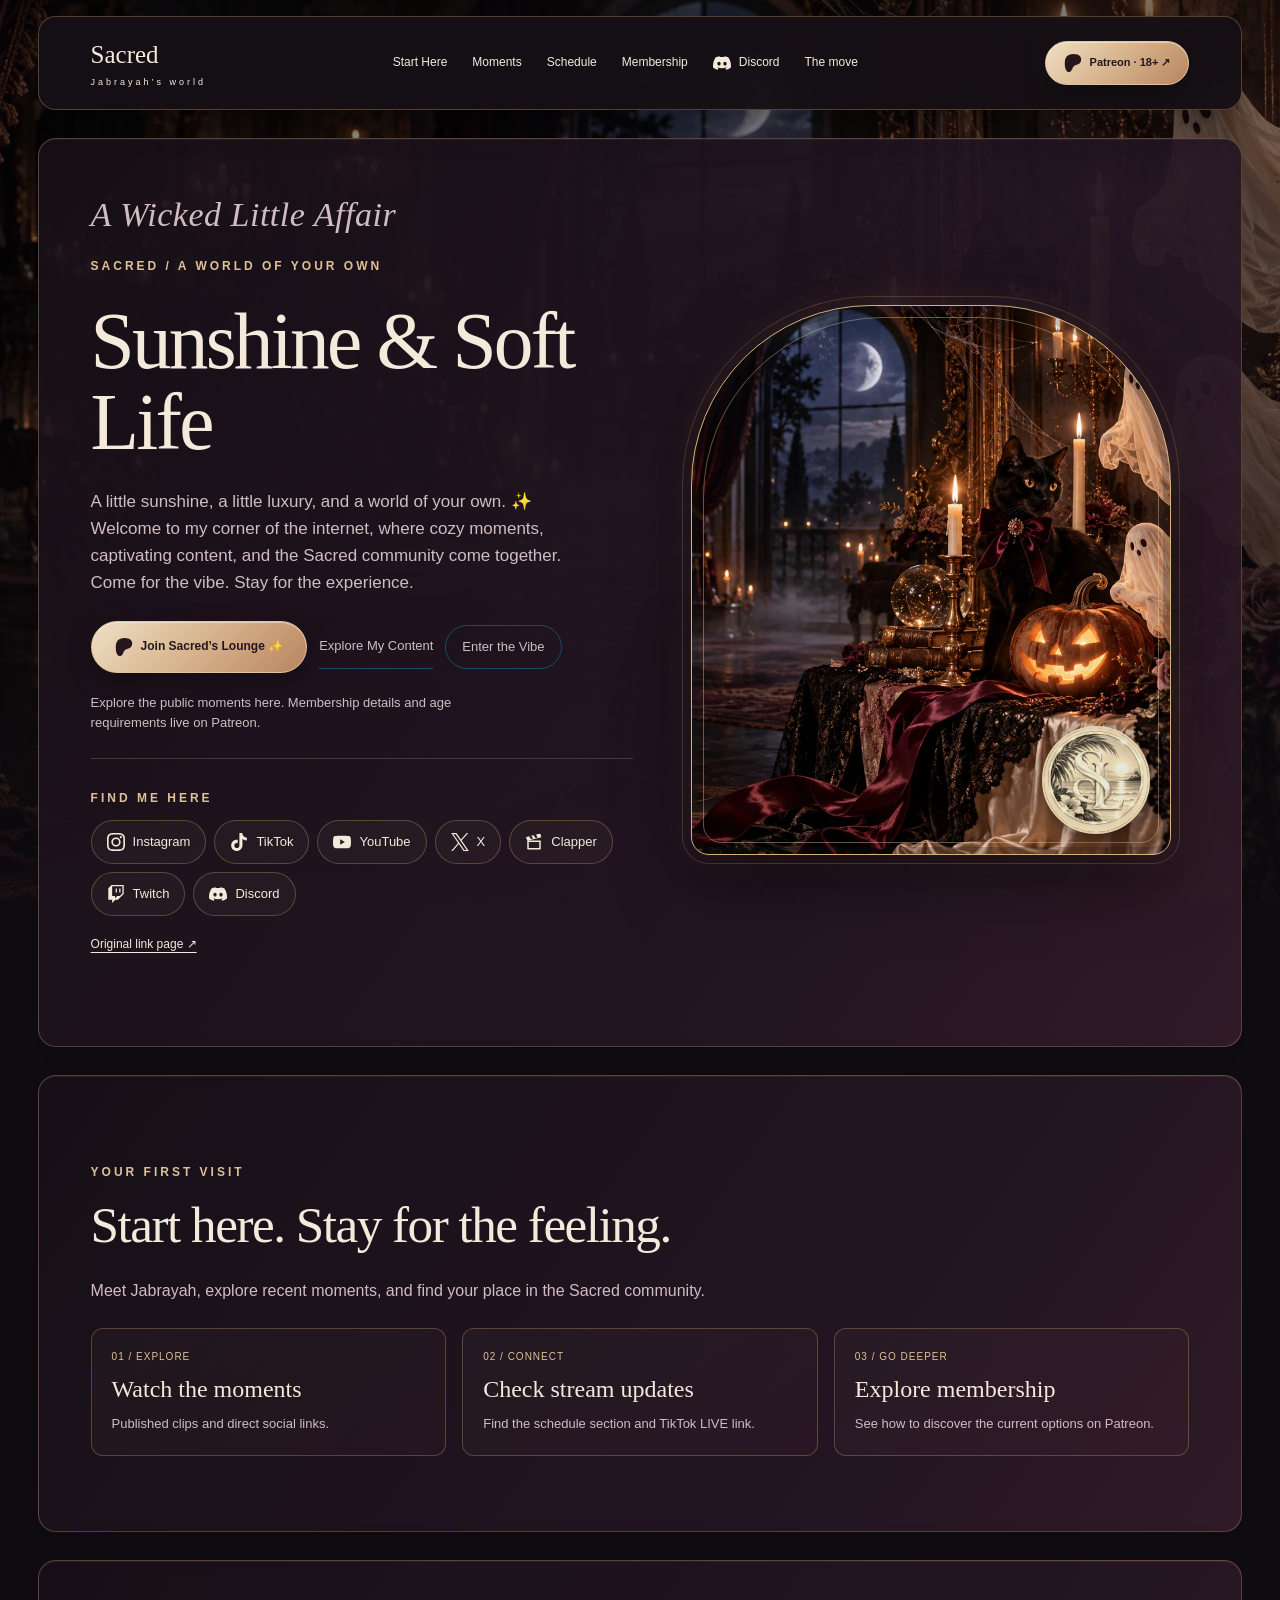
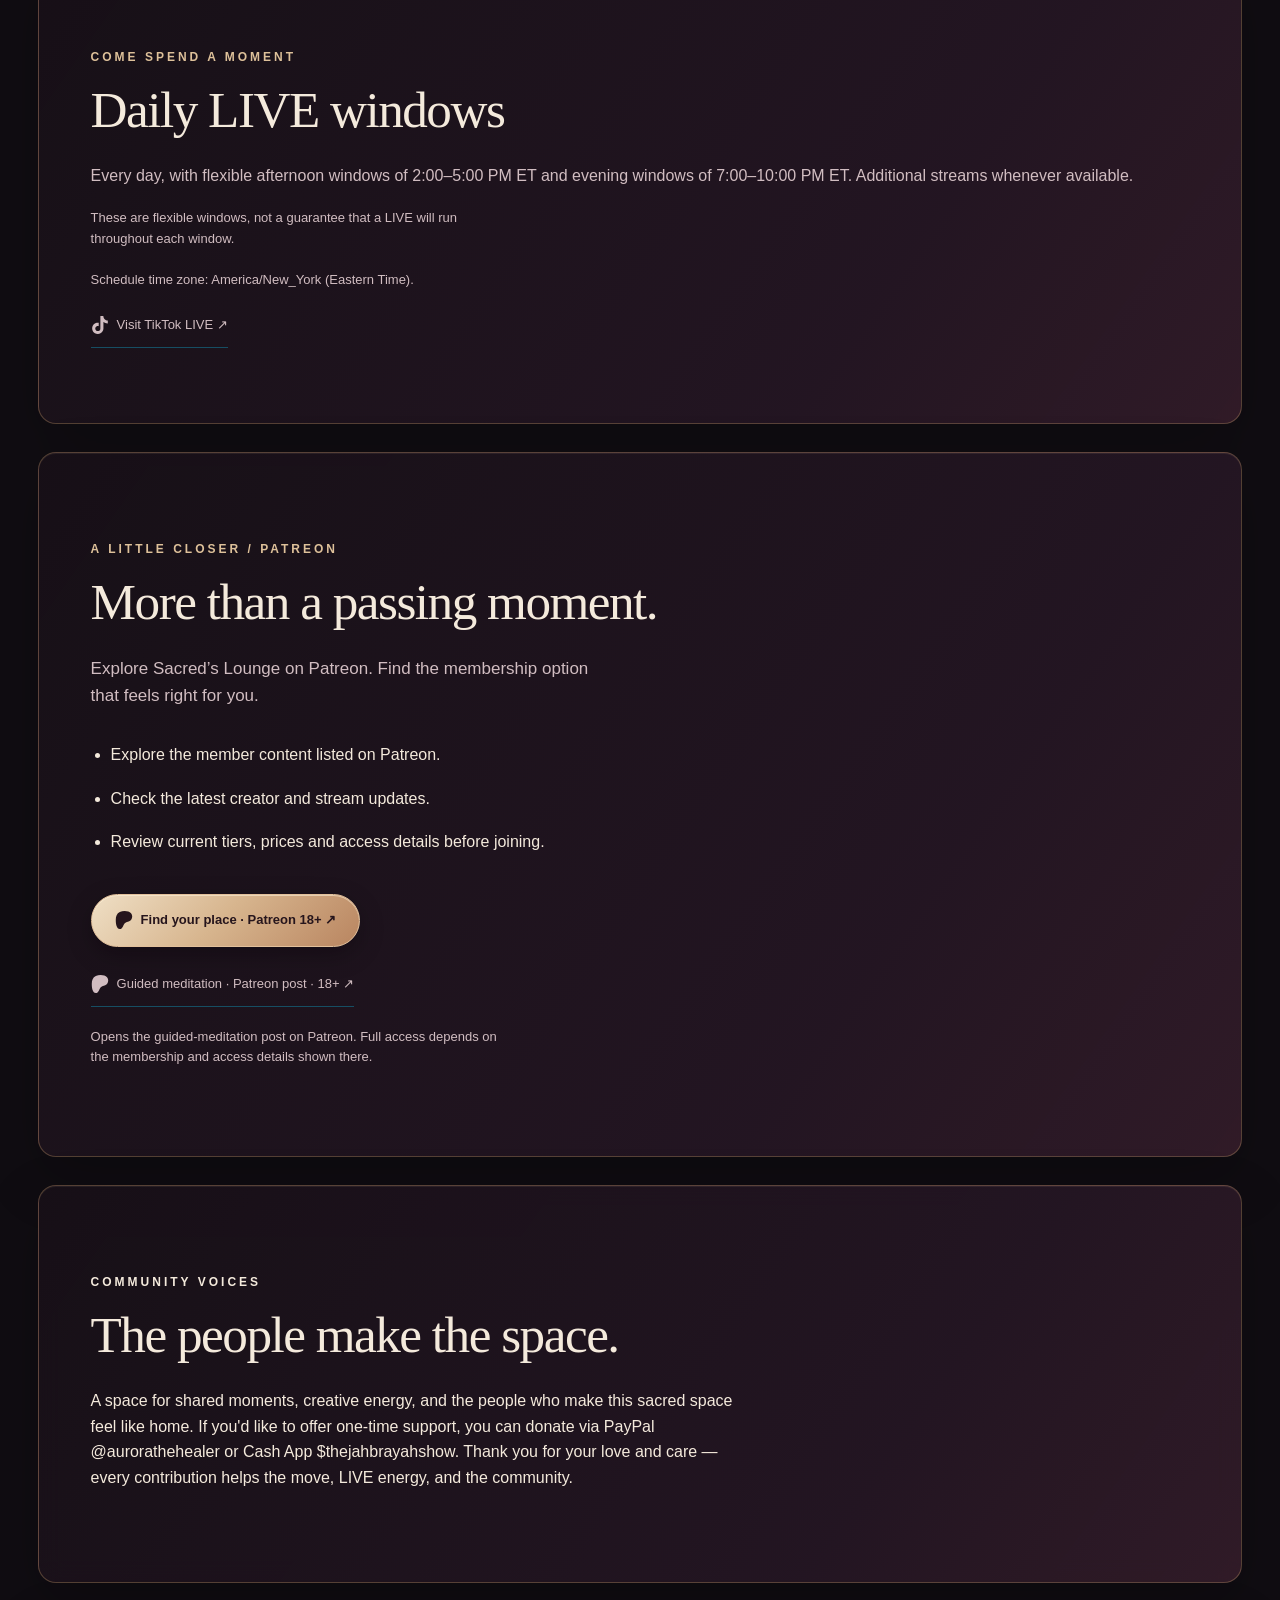
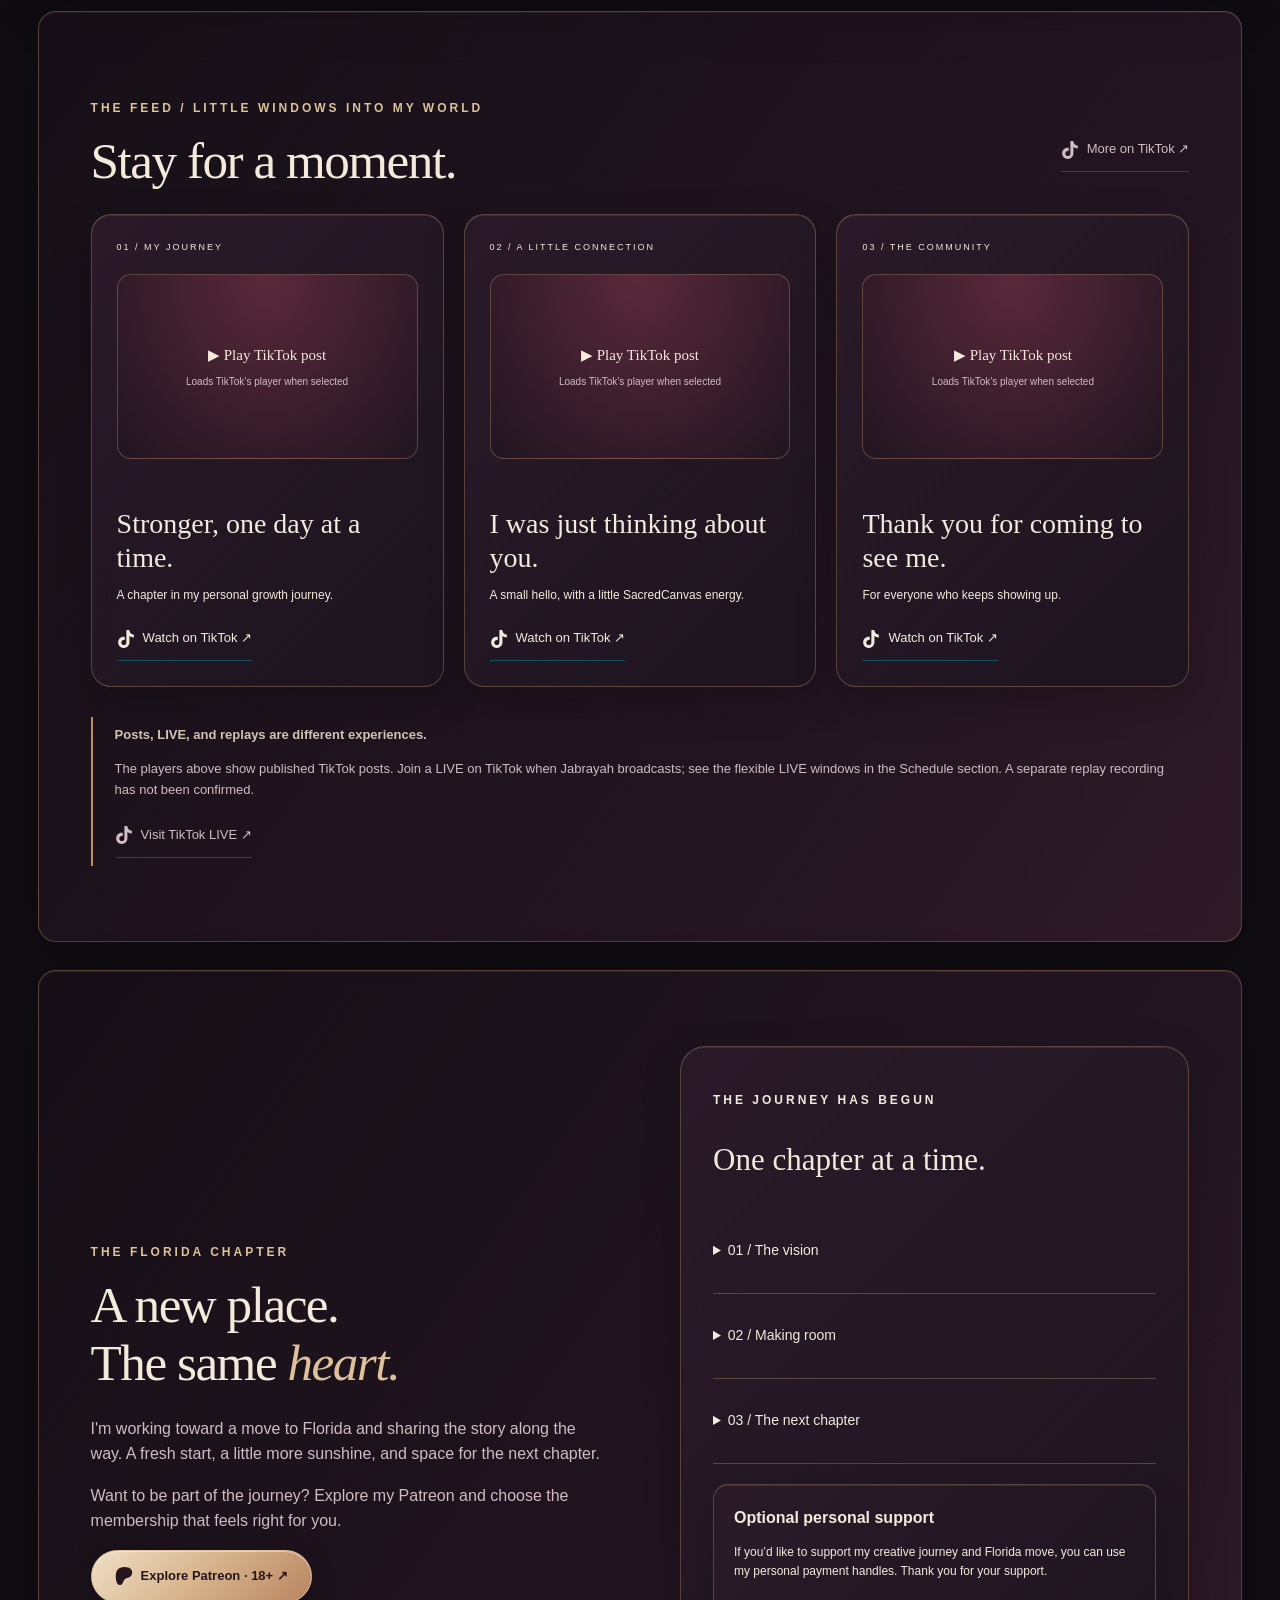
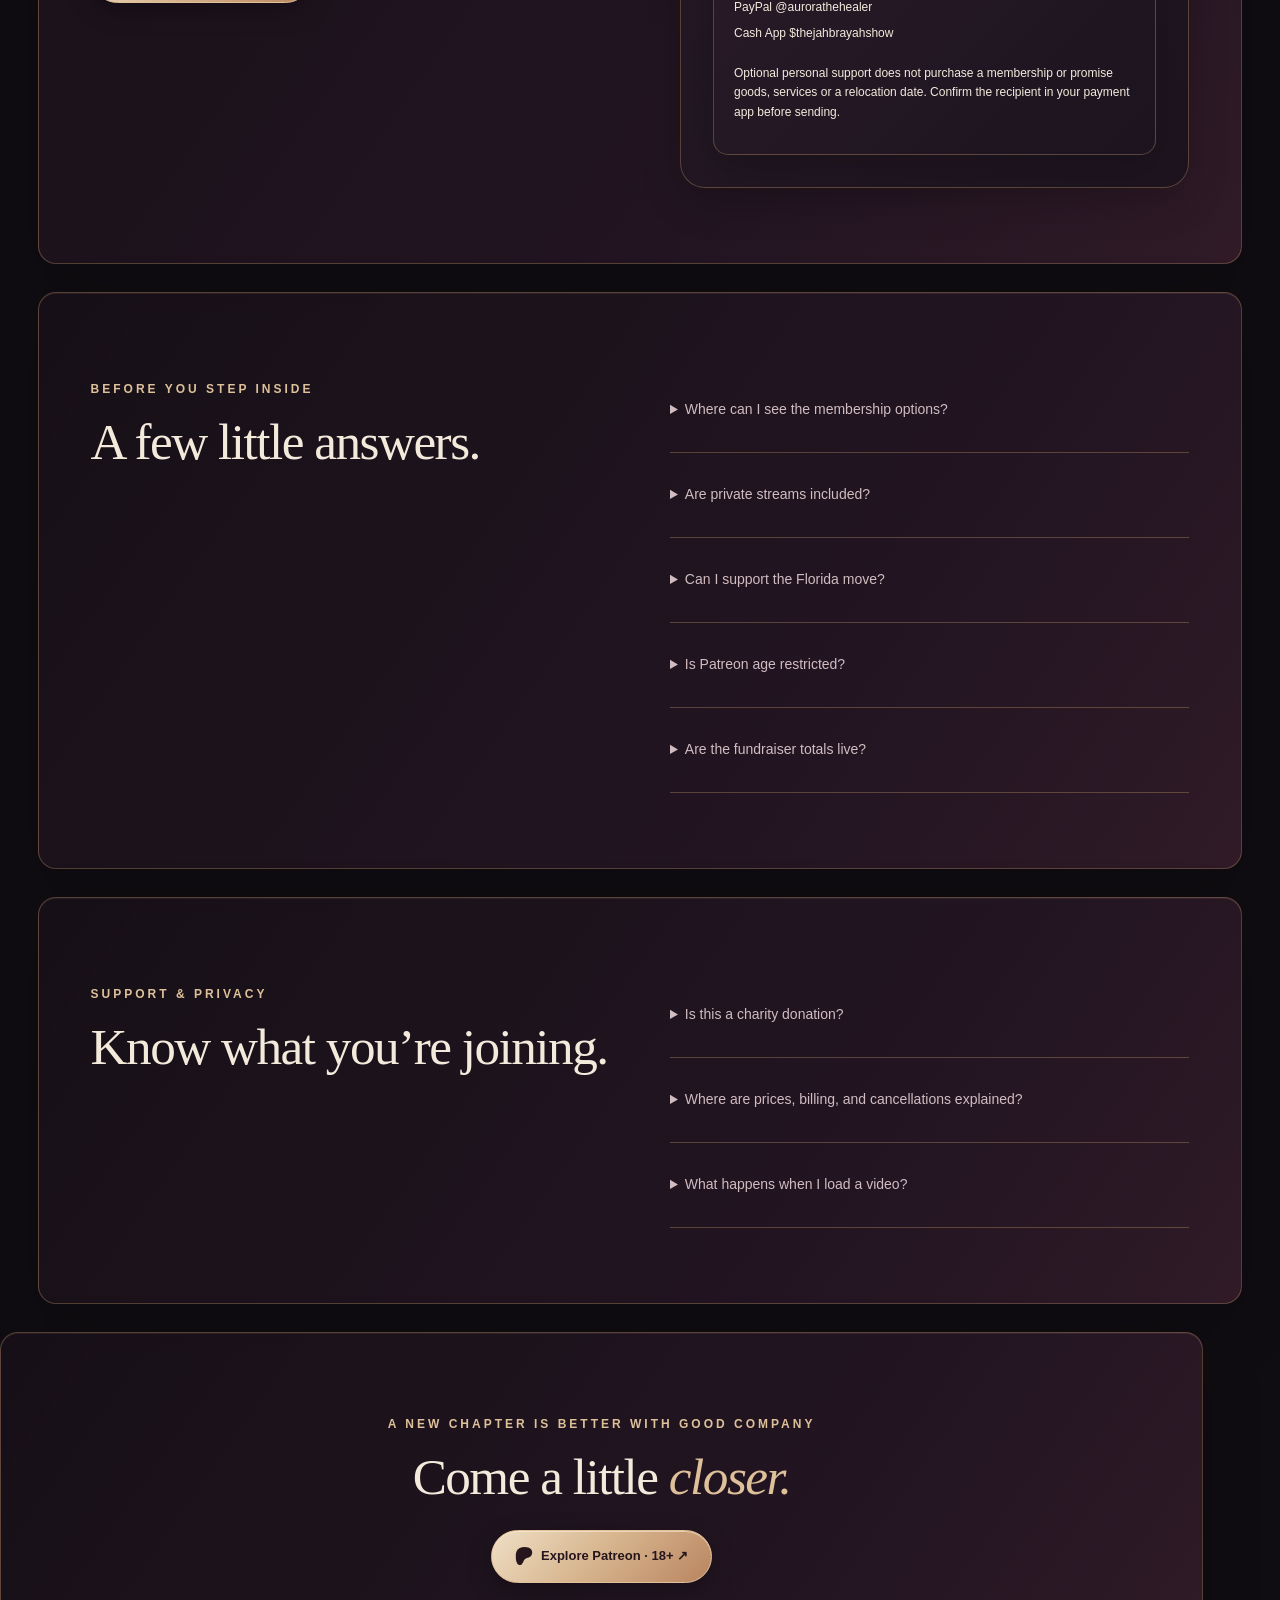
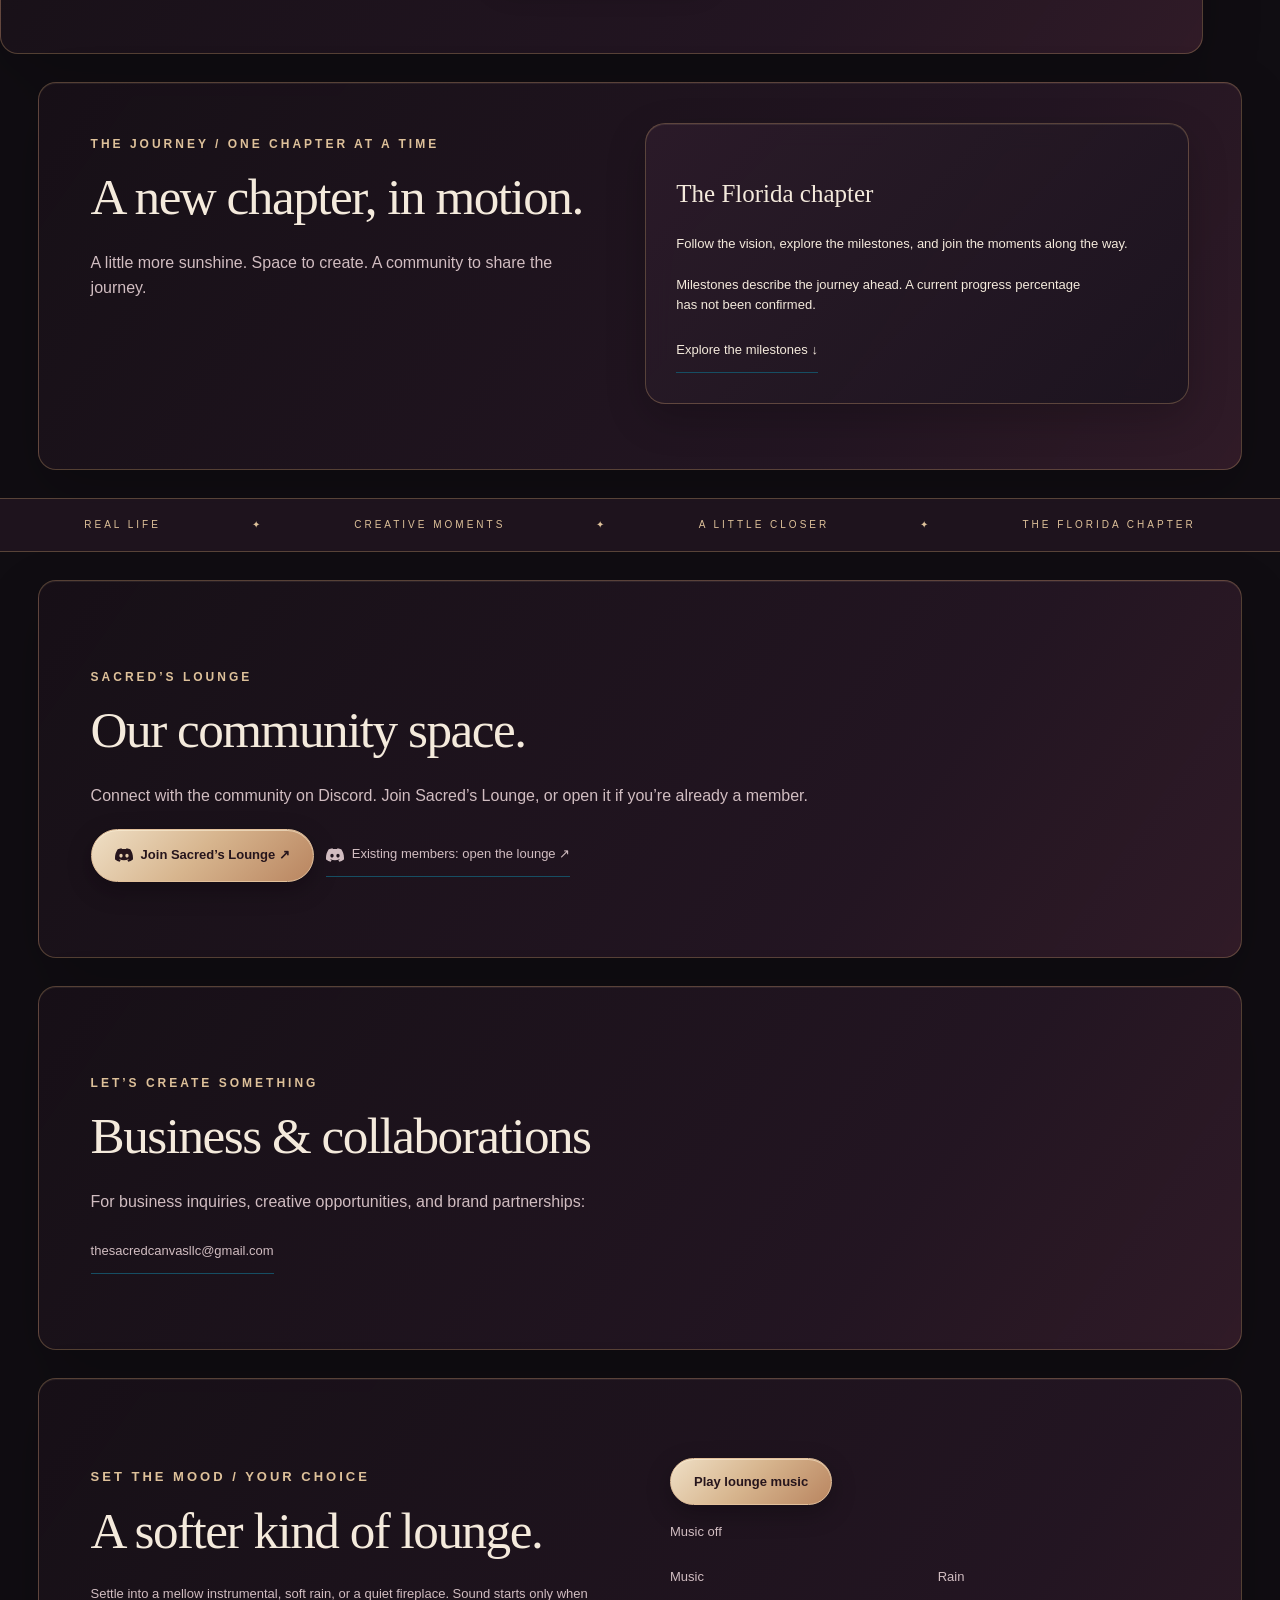
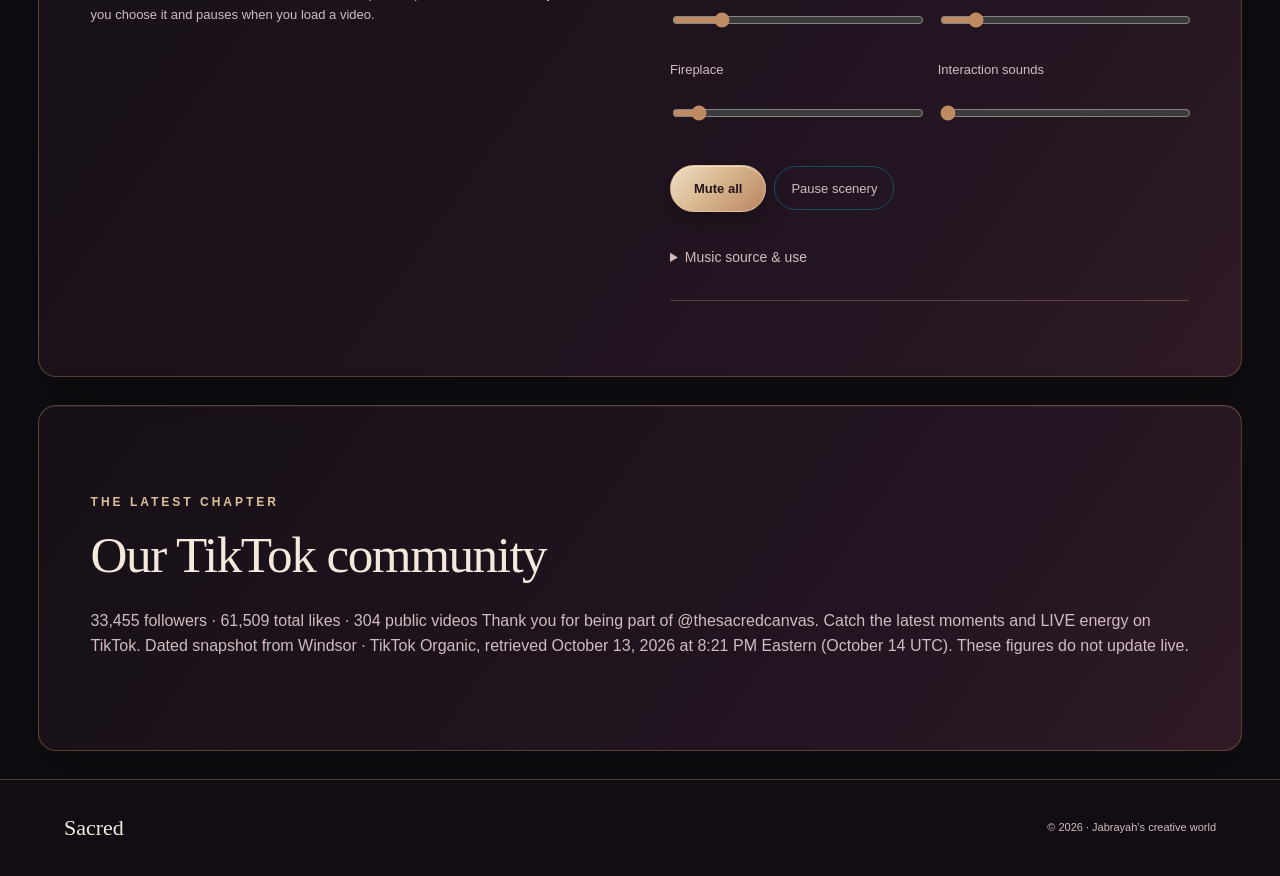
==== commit de1fce30: "Add candlelit Halloween editorial theme" ====
--- a/index.html
+++ b/index.html
@@ -1,22 +1,22 @@
-<!doctype html><html lang="en"><head><meta charset="utf-8"><meta name="viewport" content="width=device-width,initial-scale=1"><link rel="icon" href="./sunshine-favicon.svg" type="image/svg+xml"><meta name="robots" content="noindex,nofollow,noarchive"><title>Jabrayah | Sunshine &amp; Soft Life</title><meta name="description" content="Step into Sunshine &amp; Soft Life—a cozy, elevated digital experience featuring captivating content, creator updates, and Sacred’s Lounge."><link rel="stylesheet" href="./website-draft.css"><script type="module" src="./website-draft.js"></script><link rel="stylesheet" href="./website-theme.css"><meta name="referrer" content="no-referrer"><meta name="website-export" content="Static visitor preview; no hosting or access control"></head><body data-audio="manual" data-video="manual" class="tropical"><a class="skip-link" href="#main-content">Skip to content</a><div class="tropical-environment" aria-hidden="true"><div class="coastal-photo"></div><div class="tropical-sun"></div><div class="tropical-water"></div><div class="tropical-moon"></div><div class="tropical-stars"></div></div>
-
-<header class="newcomer-header"><a class="brand" href="#home">Sacred<span>Jabrayah’s world</span></a><nav class="newcomer-nav" aria-label="Explore SacredCanvas"><a href="#start-here">Start Here</a><a href="#moments">Moments</a><a href="#schedule">Schedule</a><a href="#membership">Membership</a><a href="#discord" class="platform-link"><svg class="platform-icon" aria-hidden="true" focusable="false"><use href="./social-icons.svg#icon-discord"></use></svg>Discord</a><a href="#florida">The move</a></nav><a class="button small platform-link" href="https://www.patreon.com/TheSacredCanvas" target="_blank" rel="noopener noreferrer"><svg class="platform-icon" aria-hidden="true" focusable="false"><use href="./social-icons.svg#icon-patreon"></use></svg>Patreon · 18+ ↗</a></header>
-<main id="main-content" tabindex="-1"><section class="hero" id="home"><div><p class="eyebrow">SACRED / A WORLD OF YOUR OWN</p><h1>Sunshine &amp; Soft Life</h1><p class="intro">A little sunshine, a little luxury, and a world of your own. ✨ Welcome to my corner of the internet, where cozy moments, captivating content, and the Sacred community come together.
-
-Come for the vibe. Stay for the experience.</p><div class="actions"><a class="button platform-link" href="https://www.patreon.com/TheSacredCanvas" target="_blank" rel="noopener noreferrer"><svg class="platform-icon" aria-hidden="true" focusable="false"><use href="./social-icons.svg#icon-patreon"></use></svg>Join Sacred’s Lounge ✨</a><a class="text-link" href="#moments">Explore My Content</a><button class="text-link" id="enter-vibe" aria-pressed="false">Enter the Vibe</button></div><p class="fine">Explore the public moments here. Membership details and age requirements live on Patreon.</p><div class="social-follow"><p class="eyebrow">FIND ME HERE</p><nav class="social-links" aria-label="Follow Jabrayah"><a href="https://www.instagram.com/thesacredcanvas_/" target="_blank" rel="noopener noreferrer" class="platform-link"><svg class="platform-icon" aria-hidden="true" focusable="false"><use href="./social-icons.svg#icon-instagram"></use></svg>Instagram</a><a href="https://www.tiktok.com/@thesacredcanvas" target="_blank" rel="noopener noreferrer" class="platform-link"><svg class="platform-icon" aria-hidden="true" focusable="false"><use href="./social-icons.svg#icon-tiktok"></use></svg>TikTok</a><a href="https://www.youtube.com/channel/UCDf4sZveR_Ykks7nnIeMqeQ" target="_blank" rel="noopener noreferrer" class="platform-link"><svg class="platform-icon" aria-hidden="true" focusable="false"><use href="./social-icons.svg#icon-youtube"></use></svg>YouTube</a><a href="https://x.com/Thesacredcanvas" target="_blank" rel="noopener noreferrer" class="platform-link"><svg class="platform-icon" aria-hidden="true" focusable="false"><use href="./social-icons.svg#icon-x"></use></svg>X</a><a href="https://www.clapperapp.com/Thesacredcanvas" target="_blank" rel="noopener noreferrer" class="platform-link"><svg class="platform-icon" aria-hidden="true" focusable="false"><use href="./social-icons.svg#icon-clapper"></use></svg>Clapper</a><a href="https://www.twitch.tv/thesacredcanvas" target="_blank" rel="noopener noreferrer" class="platform-link"><svg class="platform-icon" aria-hidden="true" focusable="false"><use href="./social-icons.svg#icon-twitch"></use></svg>Twitch</a><a href="https://discord.gg/K2vzdx55bA" target="_blank" rel="noopener noreferrer" class="platform-link"><svg class="platform-icon" aria-hidden="true" focusable="false"><use href="./social-icons.svg#icon-discord"></use></svg>Discord</a></nav><a class="social-link-page" href="https://msha.ke/thesacredcanvas/" target="_blank" rel="noopener noreferrer">Original link page ↗</a></div></div><div class="hero-art logo-art"><img src="./lounge-logo.png" alt="Sacred’s Lounge SL monogram framed by palm trees, turquoise water and a pink sunset"></div></section>
-<section class="section newcomer-guide" id="start-here" aria-labelledby="start-here-title"><p class="eyebrow">YOUR FIRST VISIT</p><h2 id="start-here-title">Start here. Stay for the feeling.</h2><p>Meet Jabrayah, explore recent moments, and find your place in the Sacred community.</p><nav class="newcomer-paths" aria-label="Start here"><a href="#moments"><span>01 / EXPLORE</span><strong>Watch the moments</strong><small>Published clips and direct social links.</small></a><a href="#schedule"><span>02 / CONNECT</span><strong>Check stream updates</strong><small>Find the schedule section and TikTok LIVE link.</small></a><a href="#membership"><span>03 / GO DEEPER</span><strong>Explore membership</strong><small>See how to discover the current options on Patreon.</small></a></nav></section>
-<section class="section schedule" id="schedule"><p class="eyebrow">COME SPEND A MOMENT</p><h2>Daily LIVE windows</h2><p>Every day, with flexible afternoon windows of 2:00–5:00 PM ET and evening windows of 7:00–10:00 PM ET. Additional streams whenever available.</p><p class="fine">These are flexible windows, not a guarantee that a LIVE will run throughout each window.</p><p class="fine">Schedule time zone: America/New_York (Eastern Time).</p><a class="text-link platform-link" href="https://www.tiktok.com/@thesacredcanvas/live" target="_blank" rel="noopener noreferrer"><svg class="platform-icon" aria-hidden="true" focusable="false"><use href="./social-icons.svg#icon-tiktok"></use></svg>Visit TikTok LIVE ↗</a></section>
-<section class="section membership" id="membership"><p class="eyebrow">A LITTLE CLOSER / PATREON</p><h2>More than a passing moment.</h2><p class="intro">Explore Sacred’s Lounge on Patreon. Find the membership option that feels right for you.</p><ul class="membership-summary"><li>Explore the member content listed on Patreon.</li><li>Check the latest creator and stream updates.</li><li>Review current tiers, prices and access details before joining.</li></ul><a class="button platform-link" href="https://www.patreon.com/TheSacredCanvas" target="_blank" rel="noopener noreferrer"><svg class="platform-icon" aria-hidden="true" focusable="false"><use href="./social-icons.svg#icon-patreon"></use></svg>Find your place · Patreon 18+ ↗</a><p><a class="text-link platform-link" href="https://www.patreon.com/Thesacredcanvas/posts/158330175" target="_blank" rel="noopener noreferrer"><svg class="platform-icon" aria-hidden="true" focusable="false"><use href="./social-icons.svg#icon-patreon"></use></svg>Guided meditation · Patreon post · 18+ ↗</a></p><p class="fine">Opens the guided-meditation post on Patreon. Full access depends on the membership and access details shown there.</p></section>
-<section class="section voices"><p class="eyebrow">COMMUNITY VOICES</p><h2>The people make the space.</h2><p>A space for shared moments, creative energy, and the people who make this sacred space feel like home.
-
-If you&#39;d like to offer one-time support, you can donate via PayPal @aurorathehealer or Cash App $thejahbrayahshow. Thank you for your love and care — every contribution helps the move, LIVE energy, and the community.</p></section>
-<section class="section" id="moments"><div class="section-head"><div><p class="eyebrow">THE FEED / LITTLE WINDOWS INTO MY WORLD</p><h2>Stay for a moment.</h2></div><a class="text-link platform-link" href="https://www.tiktok.com/@thesacredcanvas" target="_blank" rel="noopener noreferrer"><svg class="platform-icon" aria-hidden="true" focusable="false"><use href="./social-icons.svg#icon-tiktok"></use></svg>More on TikTok ↗</a></div><div class="feed"><article class="clip pink"><span class="clip-top">01 / MY JOURNEY</span><button class="video-load" data-video="7693353948807253279" data-title="Stronger, one day at a time." aria-label="Play TikTok post: Stronger, one day at a time.">▶ Play TikTok post<span>Loads TikTok’s player when selected</span></button><div><h3>Stronger, one day at a time.</h3><p>A chapter in my personal growth journey.</p><a class="text-link platform-link" href="https://www.tiktok.com/@thesacredcanvas/video/7693353948807253279" target="_blank" rel="noopener noreferrer"><svg class="platform-icon" aria-hidden="true" focusable="false"><use href="./social-icons.svg#icon-tiktok"></use></svg>Watch on TikTok ↗</a></div></article><article class="clip violet"><span class="clip-top">02 / A LITTLE CONNECTION</span><button class="video-load" data-video="7686568718834453791" data-title="I was just thinking about you." aria-label="Play TikTok post: I was just thinking about you.">▶ Play TikTok post<span>Loads TikTok’s player when selected</span></button><div><h3>I was just thinking about you.</h3><p>A small hello, with a little SacredCanvas energy.</p><a class="text-link platform-link" href="https://www.tiktok.com/@thesacredcanvas/video/7686568718834453791" target="_blank" rel="noopener noreferrer"><svg class="platform-icon" aria-hidden="true" focusable="false"><use href="./social-icons.svg#icon-tiktok"></use></svg>Watch on TikTok ↗</a></div></article><article class="clip peach"><span class="clip-top">03 / THE COMMUNITY</span><button class="video-load" data-video="7691849694305094942" data-title="Thank you for coming to see me." aria-label="Play TikTok post: Thank you for coming to see me.">▶ Play TikTok post<span>Loads TikTok’s player when selected</span></button><div><h3>Thank you for coming to see me.</h3><p>For everyone who keeps showing up.</p><a class="text-link platform-link" href="https://www.tiktok.com/@thesacredcanvas/video/7691849694305094942" target="_blank" rel="noopener noreferrer"><svg class="platform-icon" aria-hidden="true" focusable="false"><use href="./social-icons.svg#icon-tiktok"></use></svg>Watch on TikTok ↗</a></div></article></div><div class="live-note"><strong>Posts, LIVE, and replays are different experiences.</strong><p>The players above show published TikTok posts. Join a LIVE on TikTok when Jabrayah broadcasts; see the flexible LIVE windows in the Schedule section. A separate replay recording has not been confirmed.</p><a class="text-link platform-link" href="https://www.tiktok.com/@thesacredcanvas/live" target="_blank" rel="noopener noreferrer"><svg class="platform-icon" aria-hidden="true" focusable="false"><use href="./social-icons.svg#icon-tiktok"></use></svg>Visit TikTok LIVE ↗</a></div></section>
-<section class="florida section" id="florida"><div><p class="eyebrow">THE FLORIDA CHAPTER</p><h2>A new place.<br>The same <em>heart.</em></h2><p>I&#39;m working toward a move to Florida and sharing the story along the way. A fresh start, a little more sunshine, and space for the next chapter.</p><p>Want to be part of the journey? Explore my Patreon and choose the membership that feels right for you.</p><a class="button platform-link" href="https://www.patreon.com/TheSacredCanvas" target="_blank" rel="noopener noreferrer"><svg class="platform-icon" aria-hidden="true" focusable="false"><use href="./social-icons.svg#icon-patreon"></use></svg>Explore Patreon · 18+ ↗</a></div><aside class="journey" id="milestones"><p class="eyebrow">THE JOURNEY HAS BEGUN</p><h3>One chapter at a time.</h3><div class="milestones"><details><summary>01 / The vision</summary><p>A fresh start with room for creativity, comfort, and everyday moments worth sharing. This is the inspiration behind the Florida chapter.</p></details><details><summary>02 / Making room</summary><p>Finding the right place and preparing for the practical details of a move. Updates will be shared as plans are confirmed.</p></details><details><summary>03 / The next chapter</summary><p>Settling into a new rhythm, creating new content, and bringing the Sacred community along for the experience. A relocation date has not been announced.</p></details></div><div class="fund"><strong>Optional personal support</strong><p>If you’d like to support my creative journey and Florida move, you can use my personal payment handles. Thank you for your support.</p><span>PayPal @aurorathehealer</span><br><span>Cash App $thejahbrayahshow</span><p class="fine">Optional personal support does not purchase a membership or promise goods, services or a relocation date. Confirm the recipient in your payment app before sending.</p></div></aside></section>
-<section class="section faq"><div><p class="eyebrow">BEFORE YOU STEP INSIDE</p><h2>A few little answers.</h2></div><div><details><summary>Where can I see the membership options?</summary><p>My Patreon page has the current tiers, pricing, and available member content.</p></details><details><summary>Are private streams included?</summary><p>Check the exact benefits of your chosen Patreon tier. Availability and schedules are announced on Patreon.</p></details><details><summary>Can I support the Florida move?</summary><p>You can offer optional personal support using the PayPal or Cash App handles in the Florida section. Patreon memberships remain separate.</p></details><details><summary>Is Patreon age restricted?</summary><p>The Patreon destination is labelled 18+. Follow the platform's age and access requirements.</p></details><details><summary>Are the fundraiser totals live?</summary><p>No. Financial totals and member counts are private. This page does not display a live balance, collect payments, or publish donor information.</p></details></div></section>
-<section class="section faq"><div><p class="eyebrow">SUPPORT &amp; PRIVACY</p><h2>Know what you’re joining.</h2></div><div><details><summary>Is this a charity donation?</summary><p>No. This is Jabrayah’s personal moving goal, not a charitable organization. Personal support through PayPal or Cash App and creator memberships on Patreon are not advertised as tax-deductible charitable donations. Patreon payments purchase creator memberships under the terms shown on Patreon. A membership does not guarantee a move, a specific relocation date, or an investment return.</p></details><details><summary>Where are prices, billing, and cancellations explained?</summary><p>Review the current tier benefits, price, billing frequency, cancellation and refund terms on Patreon before purchasing. This preview does not process a payment or promise benefits beyond the chosen Patreon offering.</p></details><details><summary>What happens when I load a video?</summary><p>TikTok’s player loads only when you select it. TikTok then receives your browser connection information and may use cookies or similar technology under its own privacy policy. Opening Patreon or TikTok links takes you to those platforms and their terms.</p></details></div></section><section class="closing"><p class="eyebrow">A NEW CHAPTER IS BETTER WITH GOOD COMPANY</p><h2>Come a little <em>closer.</em></h2><a class="button platform-link" href="https://www.patreon.com/TheSacredCanvas" target="_blank" rel="noopener noreferrer"><svg class="platform-icon" aria-hidden="true" focusable="false"><use href="./social-icons.svg#icon-patreon"></use></svg>Explore Patreon · 18+ ↗</a></section><section class="mission-dashboard" id="mission" aria-labelledby="mission-title"><div><p class="eyebrow">THE JOURNEY / ONE CHAPTER AT A TIME</p><h2 id="mission-title">A new chapter, in motion.</h2><p>A little more sunshine. Space to create. A community to share the journey.</p></div><div class="progress-card"><h3>The Florida chapter</h3><p>Follow the vision, explore the milestones, and join the moments along the way.</p><p class="fine">Milestones describe the journey ahead. A current progress percentage has not been confirmed.</p><a class="text-link" href="#milestones">Explore the milestones ↓</a></div></section><div class="ribbon"><span>REAL LIFE</span><span>✦</span><span>CREATIVE MOMENTS</span><span>✦</span><span>A LITTLE CLOSER</span><span>✦</span><span>THE FLORIDA CHAPTER</span></div>
-<section class="section discord" id="discord"><p class="eyebrow">SACRED’S LOUNGE</p><h2>Our community space.</h2><p>Connect with the community on Discord. Join Sacred’s Lounge, or open it if you’re already a member.</p><div class="discord-actions"><a class="button platform-link" href="https://discord.gg/K2vzdx55bA" target="_blank" rel="noopener noreferrer"><svg class="platform-icon" aria-hidden="true" focusable="false"><use href="./social-icons.svg#icon-discord"></use></svg>Join Sacred’s Lounge ↗</a><a class="text-link platform-link" href="https://discord.com/channels/1558433599479615610/1558433600058302475" target="_blank" rel="noopener noreferrer"><svg class="platform-icon" aria-hidden="true" focusable="false"><use href="./social-icons.svg#icon-discord"></use></svg>Existing members: open the lounge ↗</a></div></section><section class="section contact" id="contact"><p class="eyebrow">LET’S CREATE SOMETHING</p><h2>Business &amp; collaborations</h2><p>For business inquiries, creative opportunities, and brand partnerships:</p><a class="text-link" href="mailto:thesacredcanvasllc@gmail.com">thesacredcanvasllc@gmail.com</a></section>
-<section class="section atmosphere"><div><p class="eyebrow">SET THE MOOD / YOUR CHOICE</p><h2>A softer kind of lounge.</h2><p>Settle into a mellow instrumental, soft rain, or a quiet fireplace. Sound starts only when you choose it and pauses when you load a video.</p></div><div><button class="button" id="music-toggle" aria-pressed="false">Play lounge music</button><p id="music-status" role="status">Music off</p><div class="sound-mixer"><label for="music-volume">Music<input type="range" id="music-volume" min="0" max="100" value="18"></label><label for="rain-volume">Rain<input type="range" id="rain-volume" min="0" max="100" value="12"></label><label for="fire-volume">Fireplace<input type="range" id="fire-volume" min="0" max="100" value="8"></label><label for="ui-volume">Interaction sounds<input type="range" id="ui-volume" min="0" max="100" value="0"></label></div><div class="atmosphere-actions"><button class="button" id="master-mute" aria-pressed="false">Mute all</button><button class="text-link" id="motion-toggle" aria-pressed="false">Pause scenery</button></div><audio id="lounge-music" src="./lounge-music.wav" preload="none" loop></audio><details><summary>Music source & use</summary><p>SacredCanvas Lounge Study, October 9, 2026. Original synthesized instrumental created for this site, without third-party samples or recordings. No purchased stock license is required. Automated platform claims cannot be guaranteed absent.</p></details></div></section><section class="section ai-created"><p class="eyebrow">THE LATEST CHAPTER</p><h2>Our TikTok community</h2><p>33,455 followers · 61,509 total likes · 304 public videos
-
-Thank you for being part of @thesacredcanvas. Catch the latest moments and LIVE energy on TikTok.
-
+<!doctype html><html lang="en"><head><meta charset="utf-8"><meta name="viewport" content="width=device-width,initial-scale=1"><link rel="icon" href="./sunshine-favicon.svg" type="image/svg+xml"><meta name="robots" content="noindex,nofollow,noarchive"><title>Jabrayah | Sunshine &amp; Soft Life</title><meta name="description" content="Step into Sunshine &amp; Soft Life—a cozy, elevated digital experience featuring captivating content, creator updates, and Sacred’s Lounge."><link rel="stylesheet" href="./website-draft.css"><script type="module" src="./website-draft.js"></script><link rel="stylesheet" href="./website-theme.css"><link rel="stylesheet" href="./halloween-2026.css"><meta name="referrer" content="no-referrer"><meta name="website-export" content="Static visitor preview; no hosting or access control"></head><body data-audio="manual" data-video="manual" class="tropical halloween-2026"><a class="skip-link" href="#main-content">Skip to content</a><div class="tropical-environment" aria-hidden="true"><div class="coastal-photo"></div><div class="tropical-sun"></div><div class="tropical-water"></div><div class="tropical-moon"></div><div class="tropical-stars"></div></div>
+
+<header class="newcomer-header"><a class="brand" href="#home">Sacred<span>Jabrayah’s world</span></a><nav class="newcomer-nav" aria-label="Explore SacredCanvas"><a href="#start-here">Start Here</a><a href="#moments">Moments</a><a href="#schedule">Schedule</a><a href="#membership">Membership</a><a href="#discord" class="platform-link"><svg class="platform-icon" aria-hidden="true" focusable="false"><use href="./social-icons.svg#icon-discord"></use></svg>Discord</a><a href="#florida">The move</a></nav><a class="button small platform-link" href="https://www.patreon.com/TheSacredCanvas" target="_blank" rel="noopener noreferrer"><svg class="platform-icon" aria-hidden="true" focusable="false"><use href="./social-icons.svg#icon-patreon"></use></svg>Patreon · 18+ ↗</a></header>
+<main id="main-content" tabindex="-1"><section class="hero" id="home"><div><p class="seasonal-kicker">A Wicked Little Affair</p><p class="eyebrow">SACRED / A WORLD OF YOUR OWN</p><h1>Sunshine &amp; Soft Life</h1><p class="intro">A little sunshine, a little luxury, and a world of your own. ✨ Welcome to my corner of the internet, where cozy moments, captivating content, and the Sacred community come together.
+
+Come for the vibe. Stay for the experience.</p><div class="actions"><a class="button platform-link" href="https://www.patreon.com/TheSacredCanvas" target="_blank" rel="noopener noreferrer"><svg class="platform-icon" aria-hidden="true" focusable="false"><use href="./social-icons.svg#icon-patreon"></use></svg>Join Sacred’s Lounge ✨</a><a class="text-link" href="#moments">Explore My Content</a><button class="text-link" id="enter-vibe" aria-pressed="false">Enter the Vibe</button></div><p class="fine">Explore the public moments here. Membership details and age requirements live on Patreon.</p><div class="social-follow"><p class="eyebrow">FIND ME HERE</p><nav class="social-links" aria-label="Follow Jabrayah"><a href="https://www.instagram.com/thesacredcanvas_/" target="_blank" rel="noopener noreferrer" class="platform-link"><svg class="platform-icon" aria-hidden="true" focusable="false"><use href="./social-icons.svg#icon-instagram"></use></svg>Instagram</a><a href="https://www.tiktok.com/@thesacredcanvas" target="_blank" rel="noopener noreferrer" class="platform-link"><svg class="platform-icon" aria-hidden="true" focusable="false"><use href="./social-icons.svg#icon-tiktok"></use></svg>TikTok</a><a href="https://www.youtube.com/channel/UCDf4sZveR_Ykks7nnIeMqeQ" target="_blank" rel="noopener noreferrer" class="platform-link"><svg class="platform-icon" aria-hidden="true" focusable="false"><use href="./social-icons.svg#icon-youtube"></use></svg>YouTube</a><a href="https://x.com/Thesacredcanvas" target="_blank" rel="noopener noreferrer" class="platform-link"><svg class="platform-icon" aria-hidden="true" focusable="false"><use href="./social-icons.svg#icon-x"></use></svg>X</a><a href="https://www.clapperapp.com/Thesacredcanvas" target="_blank" rel="noopener noreferrer" class="platform-link"><svg class="platform-icon" aria-hidden="true" focusable="false"><use href="./social-icons.svg#icon-clapper"></use></svg>Clapper</a><a href="https://www.twitch.tv/thesacredcanvas" target="_blank" rel="noopener noreferrer" class="platform-link"><svg class="platform-icon" aria-hidden="true" focusable="false"><use href="./social-icons.svg#icon-twitch"></use></svg>Twitch</a><a href="https://discord.gg/K2vzdx55bA" target="_blank" rel="noopener noreferrer" class="platform-link"><svg class="platform-icon" aria-hidden="true" focusable="false"><use href="./social-icons.svg#icon-discord"></use></svg>Discord</a></nav><a class="social-link-page" href="https://msha.ke/thesacredcanvas/" target="_blank" rel="noopener noreferrer">Original link page ↗</a></div></div><div class="hero-art logo-art"><img src="./lounge-logo.png" alt="Sacred’s Lounge SL monogram framed by palm trees, turquoise water and a pink sunset"></div></section>
+<section class="section newcomer-guide" id="start-here" aria-labelledby="start-here-title"><p class="eyebrow">YOUR FIRST VISIT</p><h2 id="start-here-title">Start here. Stay for the feeling.</h2><p>Meet Jabrayah, explore recent moments, and find your place in the Sacred community.</p><nav class="newcomer-paths" aria-label="Start here"><a href="#moments"><span>01 / EXPLORE</span><strong>Watch the moments</strong><small>Published clips and direct social links.</small></a><a href="#schedule"><span>02 / CONNECT</span><strong>Check stream updates</strong><small>Find the schedule section and TikTok LIVE link.</small></a><a href="#membership"><span>03 / GO DEEPER</span><strong>Explore membership</strong><small>See how to discover the current options on Patreon.</small></a></nav></section>
+<section class="section schedule" id="schedule"><p class="eyebrow">COME SPEND A MOMENT</p><h2>Daily LIVE windows</h2><p>Every day, with flexible afternoon windows of 2:00–5:00 PM ET and evening windows of 7:00–10:00 PM ET. Additional streams whenever available.</p><p class="fine">These are flexible windows, not a guarantee that a LIVE will run throughout each window.</p><p class="fine">Schedule time zone: America/New_York (Eastern Time).</p><a class="text-link platform-link" href="https://www.tiktok.com/@thesacredcanvas/live" target="_blank" rel="noopener noreferrer"><svg class="platform-icon" aria-hidden="true" focusable="false"><use href="./social-icons.svg#icon-tiktok"></use></svg>Visit TikTok LIVE ↗</a></section>
+<section class="section membership" id="membership"><p class="eyebrow">A LITTLE CLOSER / PATREON</p><h2>More than a passing moment.</h2><p class="intro">Explore Sacred’s Lounge on Patreon. Find the membership option that feels right for you.</p><ul class="membership-summary"><li>Explore the member content listed on Patreon.</li><li>Check the latest creator and stream updates.</li><li>Review current tiers, prices and access details before joining.</li></ul><a class="button platform-link" href="https://www.patreon.com/TheSacredCanvas" target="_blank" rel="noopener noreferrer"><svg class="platform-icon" aria-hidden="true" focusable="false"><use href="./social-icons.svg#icon-patreon"></use></svg>Find your place · Patreon 18+ ↗</a><p><a class="text-link platform-link" href="https://www.patreon.com/Thesacredcanvas/posts/158330175" target="_blank" rel="noopener noreferrer"><svg class="platform-icon" aria-hidden="true" focusable="false"><use href="./social-icons.svg#icon-patreon"></use></svg>Guided meditation · Patreon post · 18+ ↗</a></p><p class="fine">Opens the guided-meditation post on Patreon. Full access depends on the membership and access details shown there.</p></section>
+<section class="section voices"><p class="eyebrow">COMMUNITY VOICES</p><h2>The people make the space.</h2><p>A space for shared moments, creative energy, and the people who make this sacred space feel like home.
+
+If you&#39;d like to offer one-time support, you can donate via PayPal @aurorathehealer or Cash App $thejahbrayahshow. Thank you for your love and care — every contribution helps the move, LIVE energy, and the community.</p></section>
+<section class="section" id="moments"><div class="section-head"><div><p class="eyebrow">THE FEED / LITTLE WINDOWS INTO MY WORLD</p><h2>Stay for a moment.</h2></div><a class="text-link platform-link" href="https://www.tiktok.com/@thesacredcanvas" target="_blank" rel="noopener noreferrer"><svg class="platform-icon" aria-hidden="true" focusable="false"><use href="./social-icons.svg#icon-tiktok"></use></svg>More on TikTok ↗</a></div><div class="feed"><article class="clip pink"><span class="clip-top">01 / MY JOURNEY</span><button class="video-load" data-video="7693353948807253279" data-title="Stronger, one day at a time." aria-label="Play TikTok post: Stronger, one day at a time.">▶ Play TikTok post<span>Loads TikTok’s player when selected</span></button><div><h3>Stronger, one day at a time.</h3><p>A chapter in my personal growth journey.</p><a class="text-link platform-link" href="https://www.tiktok.com/@thesacredcanvas/video/7693353948807253279" target="_blank" rel="noopener noreferrer"><svg class="platform-icon" aria-hidden="true" focusable="false"><use href="./social-icons.svg#icon-tiktok"></use></svg>Watch on TikTok ↗</a></div></article><article class="clip violet"><span class="clip-top">02 / A LITTLE CONNECTION</span><button class="video-load" data-video="7686568718834453791" data-title="I was just thinking about you." aria-label="Play TikTok post: I was just thinking about you.">▶ Play TikTok post<span>Loads TikTok’s player when selected</span></button><div><h3>I was just thinking about you.</h3><p>A small hello, with a little SacredCanvas energy.</p><a class="text-link platform-link" href="https://www.tiktok.com/@thesacredcanvas/video/7686568718834453791" target="_blank" rel="noopener noreferrer"><svg class="platform-icon" aria-hidden="true" focusable="false"><use href="./social-icons.svg#icon-tiktok"></use></svg>Watch on TikTok ↗</a></div></article><article class="clip peach"><span class="clip-top">03 / THE COMMUNITY</span><button class="video-load" data-video="7691849694305094942" data-title="Thank you for coming to see me." aria-label="Play TikTok post: Thank you for coming to see me.">▶ Play TikTok post<span>Loads TikTok’s player when selected</span></button><div><h3>Thank you for coming to see me.</h3><p>For everyone who keeps showing up.</p><a class="text-link platform-link" href="https://www.tiktok.com/@thesacredcanvas/video/7691849694305094942" target="_blank" rel="noopener noreferrer"><svg class="platform-icon" aria-hidden="true" focusable="false"><use href="./social-icons.svg#icon-tiktok"></use></svg>Watch on TikTok ↗</a></div></article></div><div class="live-note"><strong>Posts, LIVE, and replays are different experiences.</strong><p>The players above show published TikTok posts. Join a LIVE on TikTok when Jabrayah broadcasts; see the flexible LIVE windows in the Schedule section. A separate replay recording has not been confirmed.</p><a class="text-link platform-link" href="https://www.tiktok.com/@thesacredcanvas/live" target="_blank" rel="noopener noreferrer"><svg class="platform-icon" aria-hidden="true" focusable="false"><use href="./social-icons.svg#icon-tiktok"></use></svg>Visit TikTok LIVE ↗</a></div></section>
+<section class="florida section" id="florida"><div><p class="eyebrow">THE FLORIDA CHAPTER</p><h2>A new place.<br>The same <em>heart.</em></h2><p>I&#39;m working toward a move to Florida and sharing the story along the way. A fresh start, a little more sunshine, and space for the next chapter.</p><p>Want to be part of the journey? Explore my Patreon and choose the membership that feels right for you.</p><a class="button platform-link" href="https://www.patreon.com/TheSacredCanvas" target="_blank" rel="noopener noreferrer"><svg class="platform-icon" aria-hidden="true" focusable="false"><use href="./social-icons.svg#icon-patreon"></use></svg>Explore Patreon · 18+ ↗</a></div><aside class="journey" id="milestones"><p class="eyebrow">THE JOURNEY HAS BEGUN</p><h3>One chapter at a time.</h3><div class="milestones"><details><summary>01 / The vision</summary><p>A fresh start with room for creativity, comfort, and everyday moments worth sharing. This is the inspiration behind the Florida chapter.</p></details><details><summary>02 / Making room</summary><p>Finding the right place and preparing for the practical details of a move. Updates will be shared as plans are confirmed.</p></details><details><summary>03 / The next chapter</summary><p>Settling into a new rhythm, creating new content, and bringing the Sacred community along for the experience. A relocation date has not been announced.</p></details></div><div class="fund"><strong>Optional personal support</strong><p>If you’d like to support my creative journey and Florida move, you can use my personal payment handles. Thank you for your support.</p><span>PayPal @aurorathehealer</span><br><span>Cash App $thejahbrayahshow</span><p class="fine">Optional personal support does not purchase a membership or promise goods, services or a relocation date. Confirm the recipient in your payment app before sending.</p></div></aside></section>
+<section class="section faq"><div><p class="eyebrow">BEFORE YOU STEP INSIDE</p><h2>A few little answers.</h2></div><div><details><summary>Where can I see the membership options?</summary><p>My Patreon page has the current tiers, pricing, and available member content.</p></details><details><summary>Are private streams included?</summary><p>Check the exact benefits of your chosen Patreon tier. Availability and schedules are announced on Patreon.</p></details><details><summary>Can I support the Florida move?</summary><p>You can offer optional personal support using the PayPal or Cash App handles in the Florida section. Patreon memberships remain separate.</p></details><details><summary>Is Patreon age restricted?</summary><p>The Patreon destination is labelled 18+. Follow the platform's age and access requirements.</p></details><details><summary>Are the fundraiser totals live?</summary><p>No. Financial totals and member counts are private. This page does not display a live balance, collect payments, or publish donor information.</p></details></div></section>
+<section class="section faq"><div><p class="eyebrow">SUPPORT &amp; PRIVACY</p><h2>Know what you’re joining.</h2></div><div><details><summary>Is this a charity donation?</summary><p>No. This is Jabrayah’s personal moving goal, not a charitable organization. Personal support through PayPal or Cash App and creator memberships on Patreon are not advertised as tax-deductible charitable donations. Patreon payments purchase creator memberships under the terms shown on Patreon. A membership does not guarantee a move, a specific relocation date, or an investment return.</p></details><details><summary>Where are prices, billing, and cancellations explained?</summary><p>Review the current tier benefits, price, billing frequency, cancellation and refund terms on Patreon before purchasing. This preview does not process a payment or promise benefits beyond the chosen Patreon offering.</p></details><details><summary>What happens when I load a video?</summary><p>TikTok’s player loads only when you select it. TikTok then receives your browser connection information and may use cookies or similar technology under its own privacy policy. Opening Patreon or TikTok links takes you to those platforms and their terms.</p></details></div></section><section class="closing"><p class="eyebrow">A NEW CHAPTER IS BETTER WITH GOOD COMPANY</p><h2>Come a little <em>closer.</em></h2><a class="button platform-link" href="https://www.patreon.com/TheSacredCanvas" target="_blank" rel="noopener noreferrer"><svg class="platform-icon" aria-hidden="true" focusable="false"><use href="./social-icons.svg#icon-patreon"></use></svg>Explore Patreon · 18+ ↗</a></section><section class="mission-dashboard" id="mission" aria-labelledby="mission-title"><div><p class="eyebrow">THE JOURNEY / ONE CHAPTER AT A TIME</p><h2 id="mission-title">A new chapter, in motion.</h2><p>A little more sunshine. Space to create. A community to share the journey.</p></div><div class="progress-card"><h3>The Florida chapter</h3><p>Follow the vision, explore the milestones, and join the moments along the way.</p><p class="fine">Milestones describe the journey ahead. A current progress percentage has not been confirmed.</p><a class="text-link" href="#milestones">Explore the milestones ↓</a></div></section><div class="ribbon"><span>REAL LIFE</span><span>✦</span><span>CREATIVE MOMENTS</span><span>✦</span><span>A LITTLE CLOSER</span><span>✦</span><span>THE FLORIDA CHAPTER</span></div>
+<section class="section discord" id="discord"><p class="eyebrow">SACRED’S LOUNGE</p><h2>Our community space.</h2><p>Connect with the community on Discord. Join Sacred’s Lounge, or open it if you’re already a member.</p><div class="discord-actions"><a class="button platform-link" href="https://discord.gg/K2vzdx55bA" target="_blank" rel="noopener noreferrer"><svg class="platform-icon" aria-hidden="true" focusable="false"><use href="./social-icons.svg#icon-discord"></use></svg>Join Sacred’s Lounge ↗</a><a class="text-link platform-link" href="https://discord.com/channels/1558433599479615610/1558433600058302475" target="_blank" rel="noopener noreferrer"><svg class="platform-icon" aria-hidden="true" focusable="false"><use href="./social-icons.svg#icon-discord"></use></svg>Existing members: open the lounge ↗</a></div></section><section class="section contact" id="contact"><p class="eyebrow">LET’S CREATE SOMETHING</p><h2>Business &amp; collaborations</h2><p>For business inquiries, creative opportunities, and brand partnerships:</p><a class="text-link" href="mailto:thesacredcanvasllc@gmail.com">thesacredcanvasllc@gmail.com</a></section>
+<section class="section atmosphere"><div><p class="eyebrow">SET THE MOOD / YOUR CHOICE</p><h2>A softer kind of lounge.</h2><p>Settle into a mellow instrumental, soft rain, or a quiet fireplace. Sound starts only when you choose it and pauses when you load a video.</p></div><div><button class="button" id="music-toggle" aria-pressed="false">Play lounge music</button><p id="music-status" role="status">Music off</p><div class="sound-mixer"><label for="music-volume">Music<input type="range" id="music-volume" min="0" max="100" value="18"></label><label for="rain-volume">Rain<input type="range" id="rain-volume" min="0" max="100" value="12"></label><label for="fire-volume">Fireplace<input type="range" id="fire-volume" min="0" max="100" value="8"></label><label for="ui-volume">Interaction sounds<input type="range" id="ui-volume" min="0" max="100" value="0"></label></div><div class="atmosphere-actions"><button class="button" id="master-mute" aria-pressed="false">Mute all</button><button class="text-link" id="motion-toggle" aria-pressed="false">Pause scenery</button></div><audio id="lounge-music" src="./lounge-music.wav" preload="none" loop></audio><details><summary>Music source & use</summary><p>SacredCanvas Lounge Study, October 9, 2026. Original synthesized instrumental created for this site, without third-party samples or recordings. No purchased stock license is required. Automated platform claims cannot be guaranteed absent.</p></details></div></section><section class="section ai-created"><p class="eyebrow">THE LATEST CHAPTER</p><h2>Our TikTok community</h2><p>33,455 followers · 61,509 total likes · 304 public videos
+
+Thank you for being part of @thesacredcanvas. Catch the latest moments and LIVE energy on TikTok.
+
 Dated snapshot from Windsor · TikTok Organic, retrieved October 13, 2026 at 8:21 PM Eastern (October 14 UTC). These figures do not update live.</p></section></main><footer><strong>Sacred</strong><span>© 2026 · Jabrayah’s creative world</span></footer></body></html>
--- a/halloween-2026.css
+++ b/halloween-2026.css
@@ -0,0 +1,92 @@
+/* SacredCanvas · A Wicked Little Affair, Halloween 2026.
+   Reversible presentation only. The existing content, links and controls remain. */
+body.tropical.halloween-2026 {
+  --h-bg:#100d12; --h-panel:#20151e; --h-ink:#f4eadc; --h-muted:#d1bdc1;
+  --h-gold:#dec19a; --h-copper:#bf8b63; --h-line:#c79c6a59; --h-rose:#d9b3bc;
+  --draft-background:#100d12; --draft-surface:#20151e; --draft-accent:#dec19a;
+  background:var(--h-bg)!important; color:var(--h-ink); font-family:Arial,sans-serif;
+}
+body.tropical.halloween-2026 .tropical-environment { background:#100d12; }
+body.tropical.halloween-2026 .coastal-photo {
+  background-image:url('./haunted-soiree-2026.webp'); background-position:center; background-size:cover;
+  filter:brightness(calc(.75 - var(--scene-night,0)*.1)) saturate(.8);
+  transform:scale(calc(1.01 + var(--scene-night,0)*.015)); transition:transform .3s linear,filter .3s linear;
+}
+body.tropical.halloween-2026 .coastal-photo::after { background:none; }
+body.tropical.halloween-2026 .tropical-environment::after {
+  background:linear-gradient(90deg,#100d1240,#100d1233 55%,#100d1266),linear-gradient(0deg,#100d12c9,transparent 60%); opacity:1;
+}
+body.tropical.halloween-2026 :is(.tropical-sun,.tropical-water,.tropical-moon,.tropical-stars) { display:none; }
+
+/* The specificity also covers the preserved scroll-based day/night and saved-color rules. */
+body.tropical.halloween-2026:is([data-night],:not([data-night])) :is(header.newcomer-header,main>.hero,main>.section,main>.mission-dashboard,.closing) {
+  background:linear-gradient(125deg,#171017ed,#251624e8 70%,#351d2ae0)!important;
+  border:1px solid var(--h-line); box-shadow:inset 0 1px #f5debd12,0 22px 60px #0003;
+  color:var(--h-ink); border-radius:18px;
+}
+body.tropical.halloween-2026:is([data-night],:not([data-night])) header.newcomer-header {
+  background:#151015f5!important; backdrop-filter:blur(18px); box-shadow:0 10px 35px #0005;
+}
+body.tropical.halloween-2026:is([data-night],:not([data-night])) :is(p,.intro,.fine,small,.text-link,.clip p,.fund span,summary,details p,.sound-mixer label,footer a,footer span) { color:var(--h-muted)!important; }
+body.tropical.halloween-2026:is([data-night],:not([data-night])) :is(h1,h2,h3,.brand,.brand span,footer strong) { color:var(--h-ink)!important; text-shadow:none; }
+body.tropical.halloween-2026:is([data-night],:not([data-night])) :is(.eyebrow,.clip-top,h1 em,h2 em,.milestones summary) { color:var(--h-gold)!important; }
+body.tropical.halloween-2026:is([data-night],:not([data-night])) :is(.journey,.progress-card,.voices,.clip,.fund) {
+  background:linear-gradient(135deg,#2b1b29f5,#1c141fed)!important; border:1px solid var(--h-line);
+  color:var(--h-ink)!important; box-shadow:inset 0 1px #ead3b51a,0 14px 40px #0003;
+}
+body.tropical.halloween-2026:is([data-night],:not([data-night])) :is(.journey,.progress-card,.voices,.clip,.fund) :is(h2,h3,p,small,summary,.eyebrow,.intro,.fine,.text-link,.clip-top,.fund span) { color:var(--h-ink)!important; }
+body.tropical.halloween-2026:is([data-night],:not([data-night])) .button {
+  background:linear-gradient(135deg,#efdfc5,#d7b58e 48%,#b98560)!important; color:#26151c!important;
+  border:1px solid #e2c09b; box-shadow:inset 0 1px #fff5dd88,0 8px 24px #0004; font-weight:650;
+}
+body.tropical.halloween-2026 .button:hover { box-shadow:inset 0 1px #fff7e5,0 9px 30px #c5905b29; }
+body.tropical.halloween-2026:is([data-night],:not([data-night])) :is(.social-links a,.social-link-page,.newcomer-nav a) { color:var(--h-ink)!important; border-color:var(--h-line); }
+body.tropical.halloween-2026 .social-links a { background:#f3d6b309; }
+body.tropical.halloween-2026 :is(.social-links a,.newcomer-nav a):hover { background:#c79c6a20; }
+body.tropical.halloween-2026 :is(h1,h2,h3,.brand,.newcomer-paths strong) { font-family:Didot,'Bodoni MT','Times New Roman',serif; font-weight:400; }
+body.tropical.halloween-2026 .hero h1 { font-size:clamp(50px,6.2vw,92px); line-height:1.02; letter-spacing:-.035em; }
+body.tropical.halloween-2026 .seasonal-kicker {
+  font-family:'Snell Roundhand','Brush Script MT',Georgia,serif; font-style:italic; font-size:clamp(25px,2.7vw,34px);
+  line-height:1.25; letter-spacing:.015em; margin:0 0 20px; color:var(--h-rose)!important;
+}
+body.tropical.halloween-2026 .hero .logo-art {
+  min-height:470px; height:clamp(470px,43vw,570px); max-width:480px; border-radius:180px 180px 18px 18px;
+  background:#1c131a url('./haunted-soiree-2026.webp') 76% center/auto 100% no-repeat;
+  border:1px solid #d6b17d; outline:1px solid #b7865947; outline-offset:8px;
+  box-shadow:inset 0 0 0 7px #1b141940,0 22px 70px #0008,0 0 35px #c5895026;
+}
+body.tropical.halloween-2026 .hero .logo-art::before {
+  content:''; position:absolute; inset:11px; border:1px solid #e7cca066; border-radius:inherit; pointer-events:none; z-index:1;
+}
+body.tropical.halloween-2026 .hero .logo-art img {
+  position:absolute; right:20px; bottom:20px; display:block; width:108px; height:108px; object-fit:cover;
+  border-radius:50%; border:2px solid #dfbd91; box-shadow:0 4px 22px #0008;
+  filter:grayscale(1) sepia(.65) contrast(1.13) brightness(.9); z-index:2;
+}
+body.tropical.halloween-2026 .newcomer-paths a {
+  background:linear-gradient(145deg,#f2d2ac08,#78394a12); border-color:var(--h-line); border-radius:12px;
+}
+body.tropical.halloween-2026 .newcomer-paths span { color:var(--h-gold); }
+body.tropical.halloween-2026 .video-load { background:radial-gradient(ellipse at top,#5b293b,#201520); color:var(--h-ink); border-color:#ae7e626e; }
+body.tropical.halloween-2026 .video-load span { color:var(--h-muted); }
+body.tropical.halloween-2026 :is(details,.florida,.membership,footer,.ribbon) { border-color:var(--h-line); }
+body.tropical.halloween-2026:is([data-night],:not([data-night])) .ribbon { background:#221620d9; color:var(--h-gold); }
+body.tropical.halloween-2026:is([data-night],:not([data-night])) footer { background:#130e15ed; color:var(--h-muted); }
+body.tropical.halloween-2026 .live-note { border-left-color:var(--h-copper); }
+body.tropical.halloween-2026 .sound-mixer input { accent-color:var(--h-copper); }
+body.tropical.halloween-2026 :is(a,button,input,summary):focus-visible { outline:3px solid #efd3aa; box-shadow:0 0 0 6px #21121b; }
+body.tropical.halloween-2026 .skip-link { background:#2b1724; color:var(--h-ink)!important; border-color:var(--h-gold); }
+
+@media(max-width:760px) {
+  body.tropical.halloween-2026 .coastal-photo { background-position:68% center; }
+  body.tropical.halloween-2026 .hero .logo-art { min-height:390px; height:430px; width:100%; max-width:330px; }
+  body.tropical.halloween-2026 .hero .logo-art img { width:86px; height:86px; right:16px; bottom:16px; }
+  body.tropical.halloween-2026 .hero h1 { font-size:clamp(43px,12vw,65px); }
+  body.tropical.halloween-2026 .seasonal-kicker { margin-bottom:18px; }
+}
+@media(prefers-reduced-motion:reduce) {
+  body.tropical.halloween-2026 { scroll-behavior:auto; }
+  body.tropical.halloween-2026 *,body.tropical.halloween-2026 *::before,body.tropical.halloween-2026 *::after { animation:none!important; transition:none!important; }
+}
+
+body.tropical.halloween-2026 .newcomer-nav{scrollbar-width:thin;scrollbar-color:#b88b64 #21151d}body.tropical.halloween-2026 .newcomer-nav::-webkit-scrollbar{height:4px;background:#21151d}body.tropical.halloween-2026 .newcomer-nav::-webkit-scrollbar-thumb{background:#b88b64;border-radius:8px}
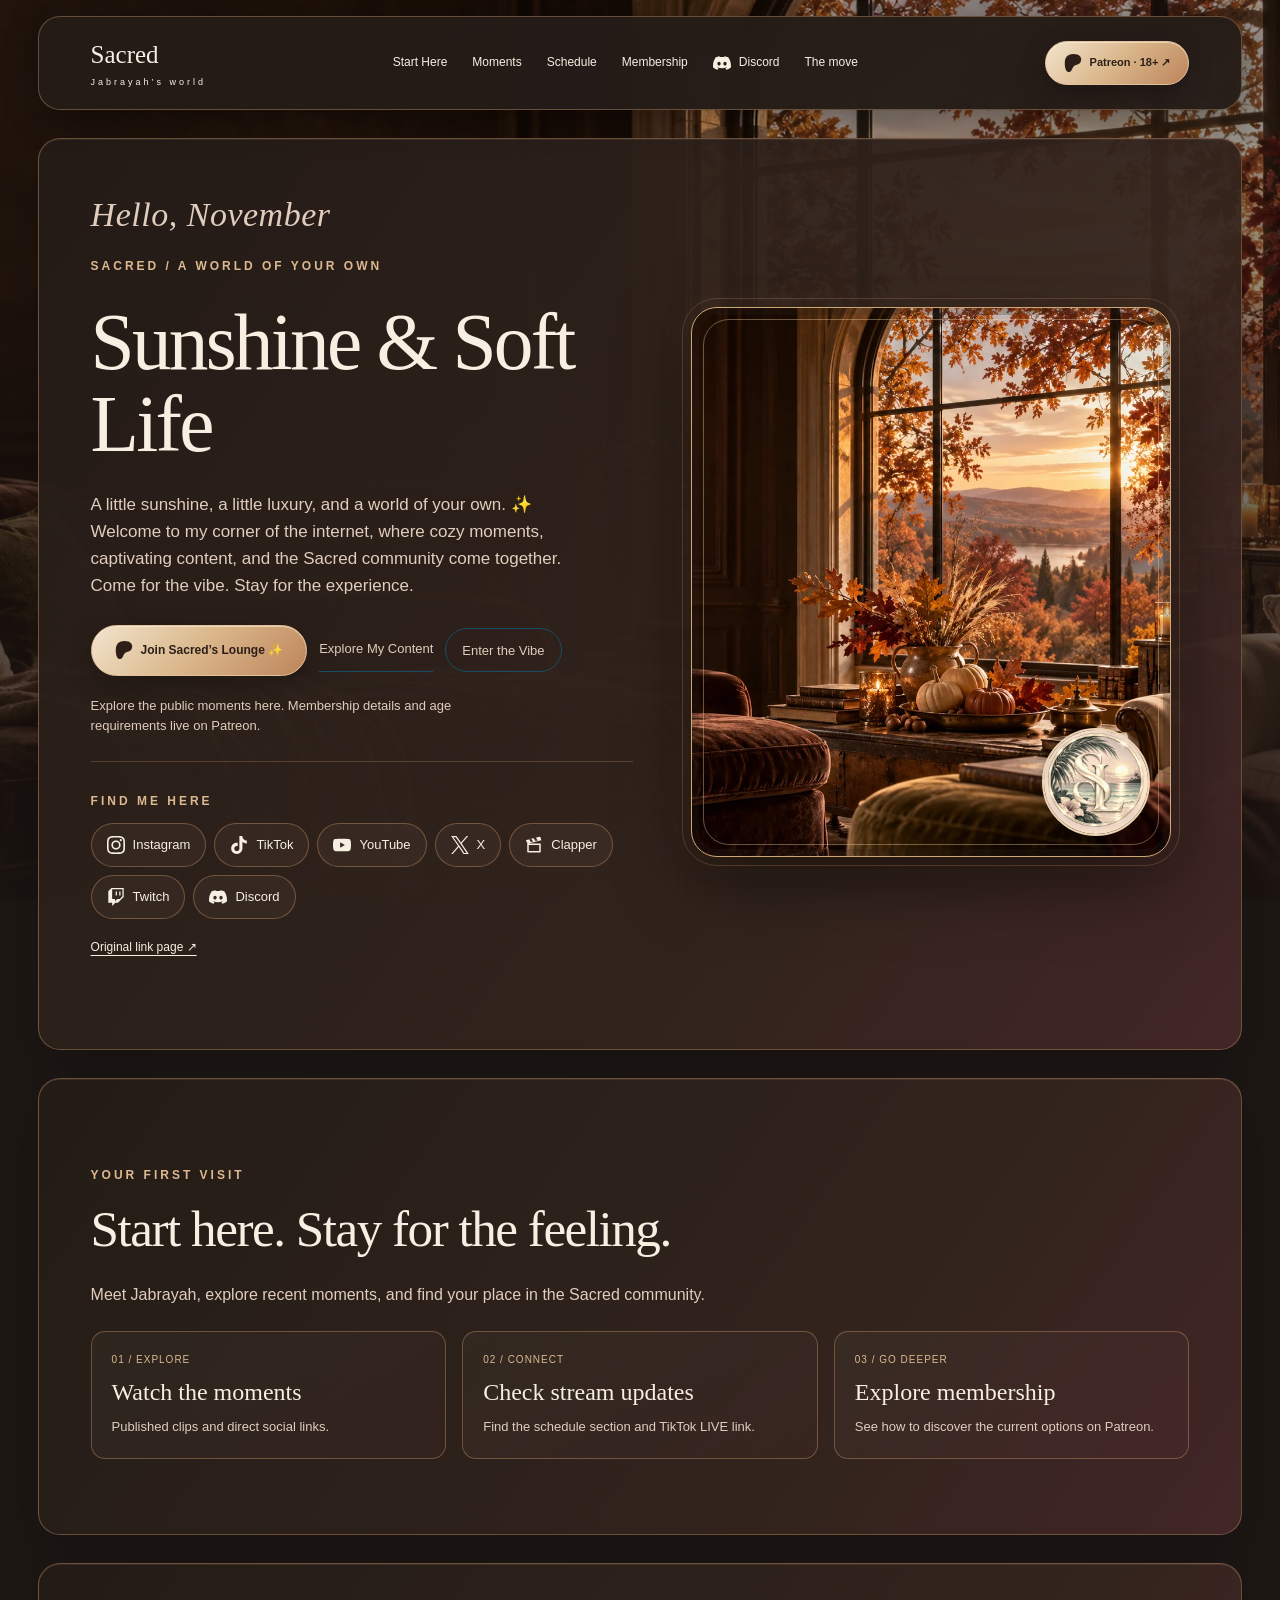
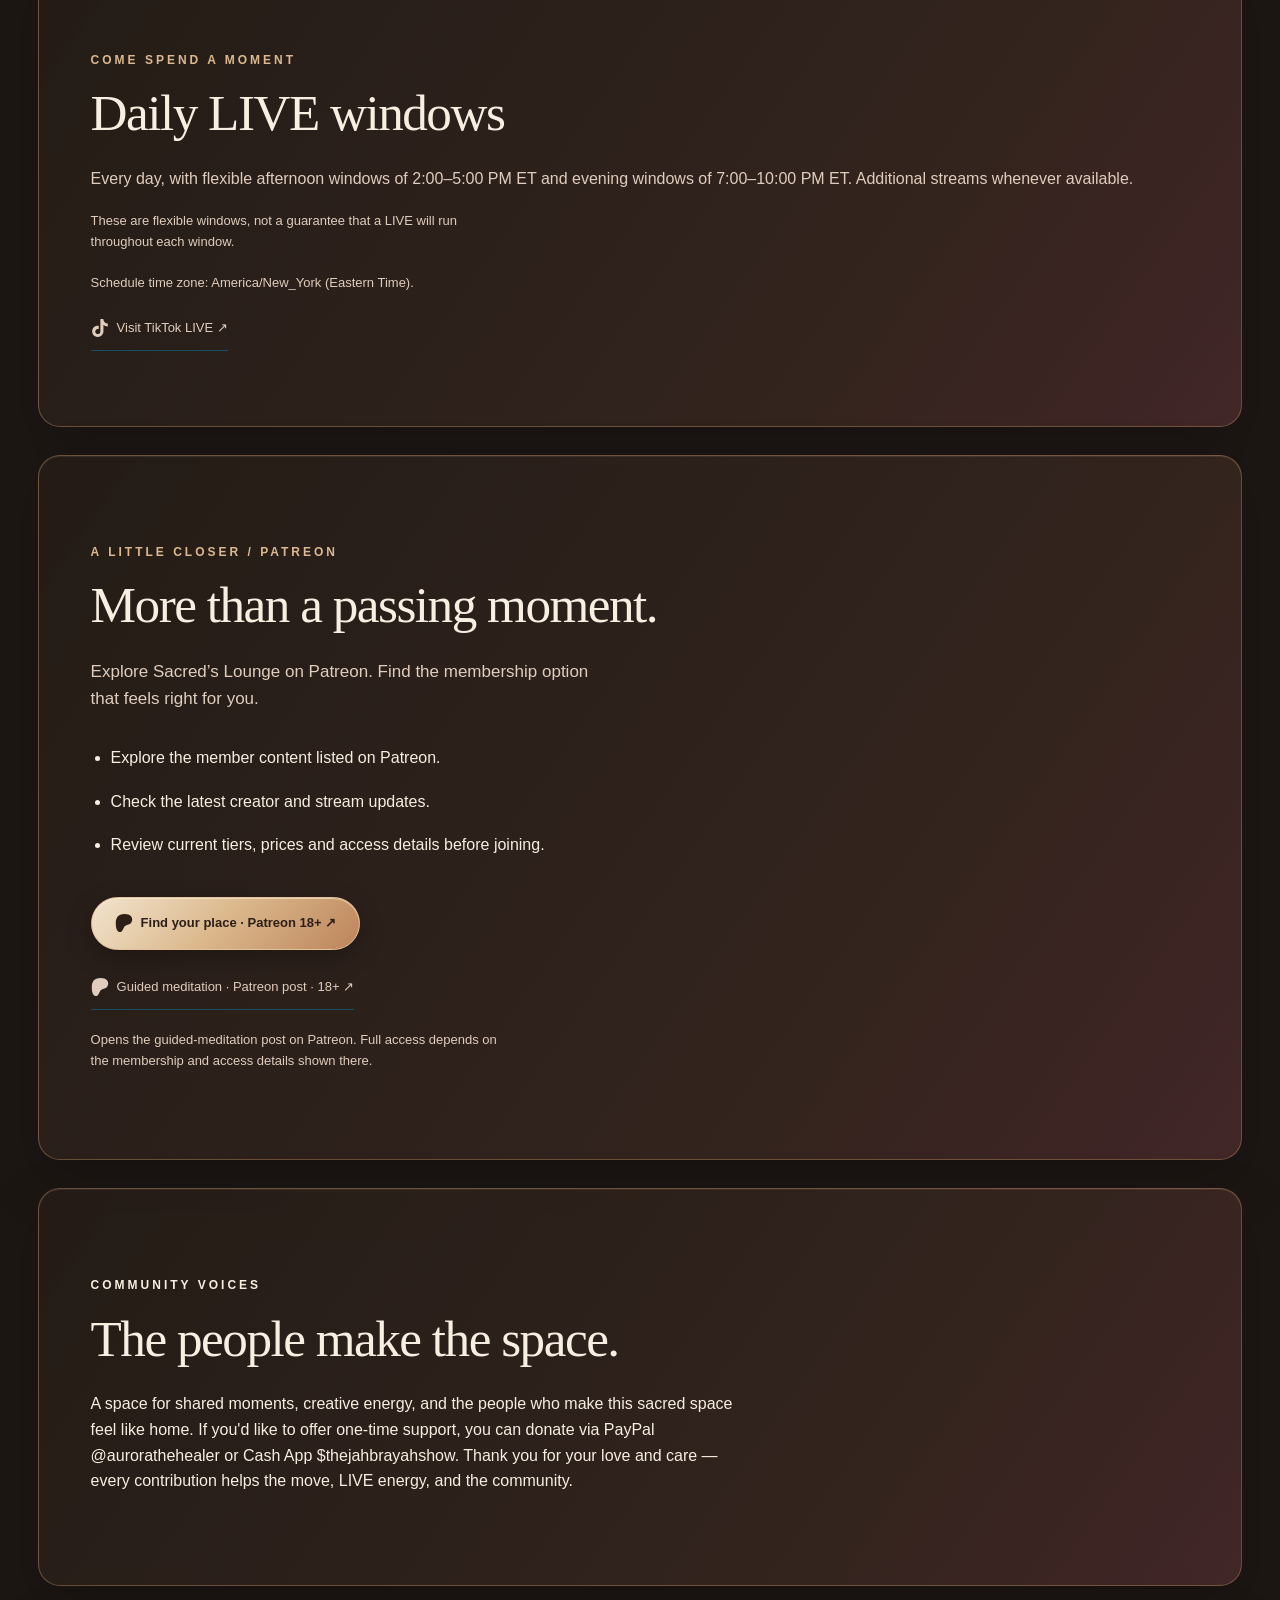
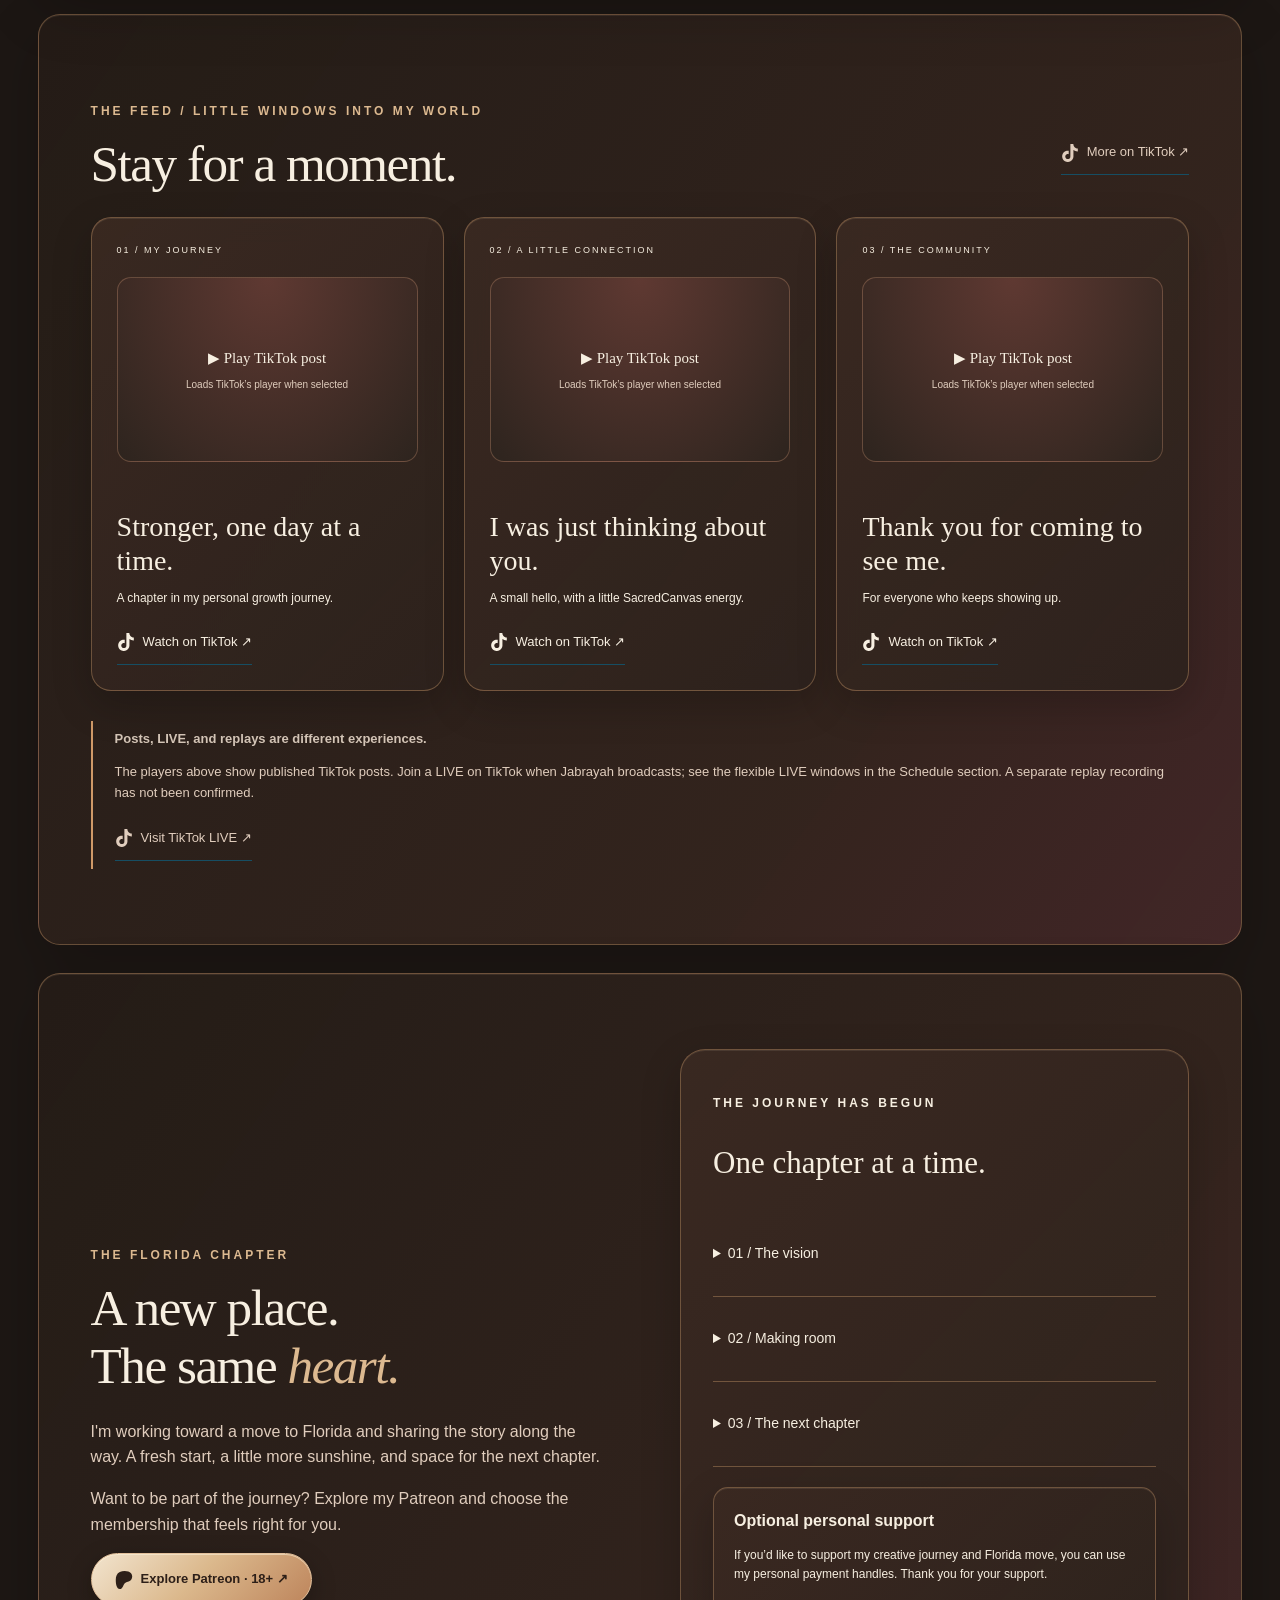
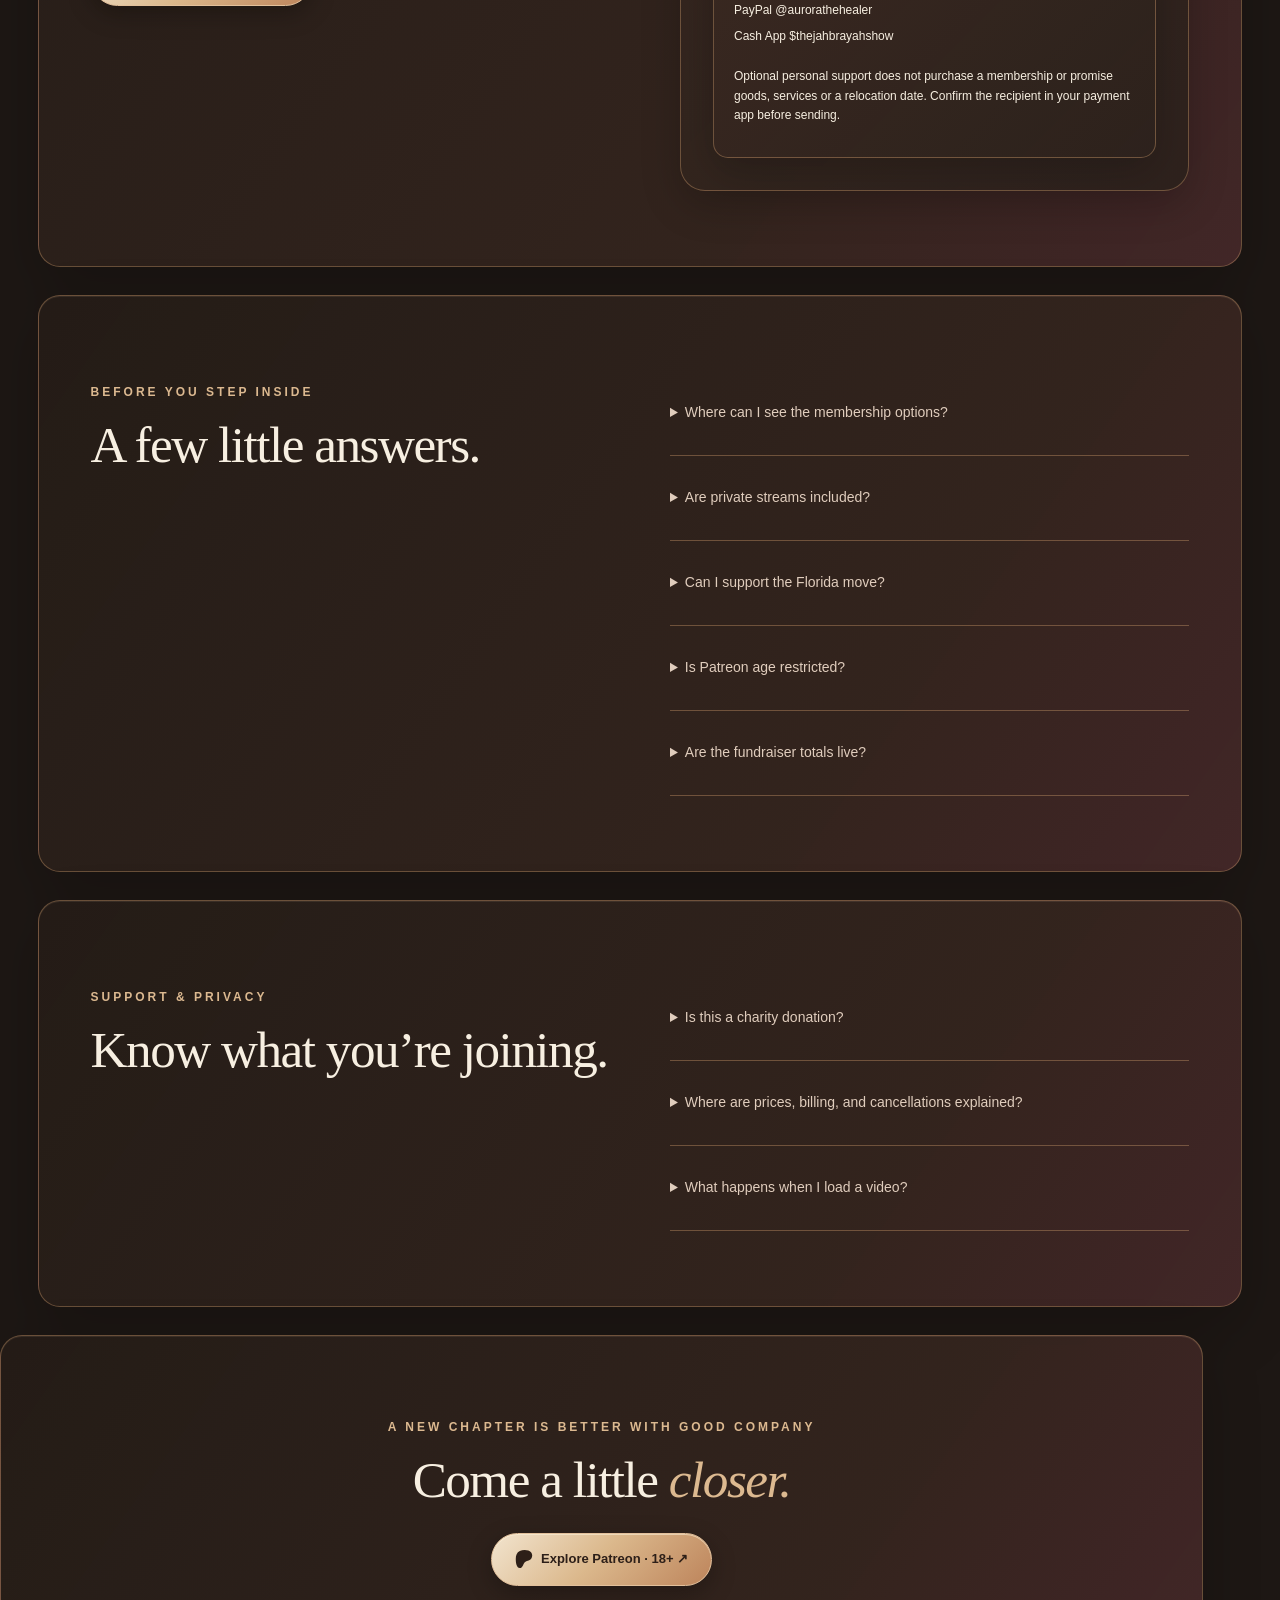
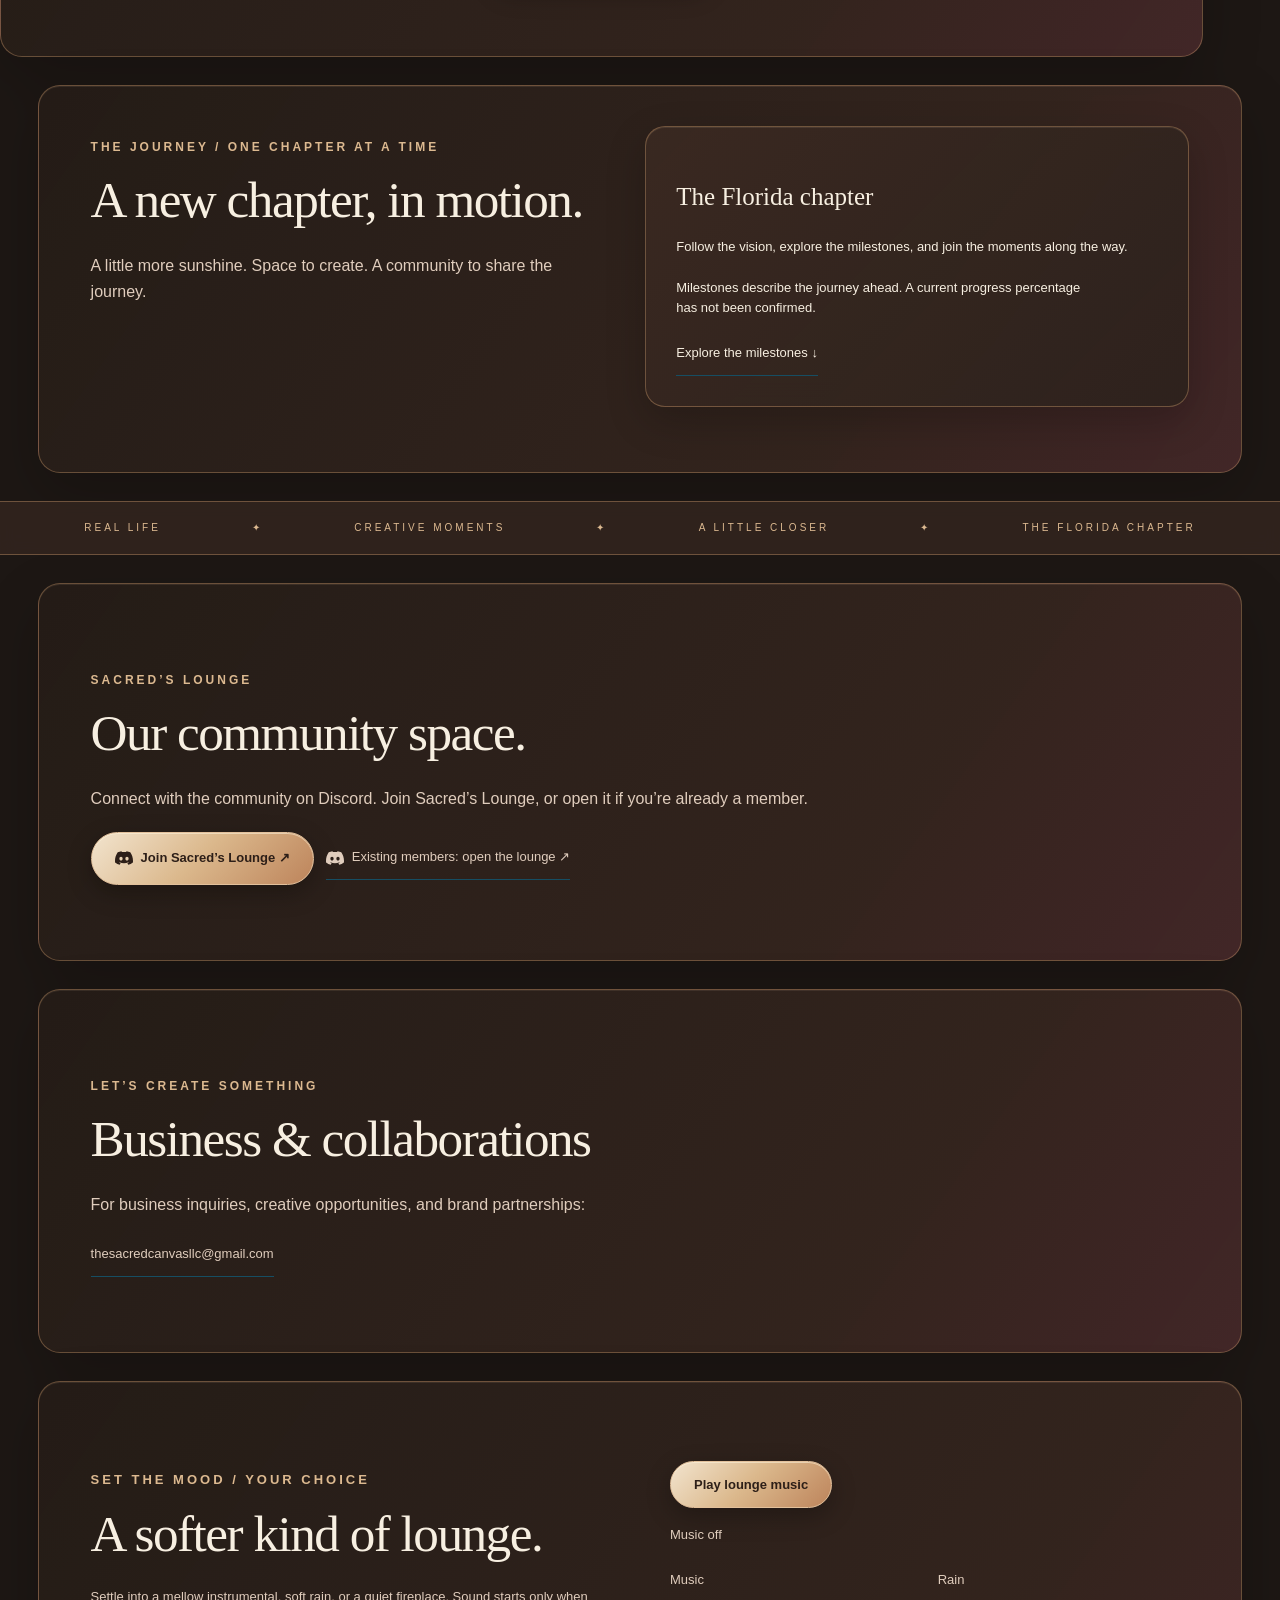
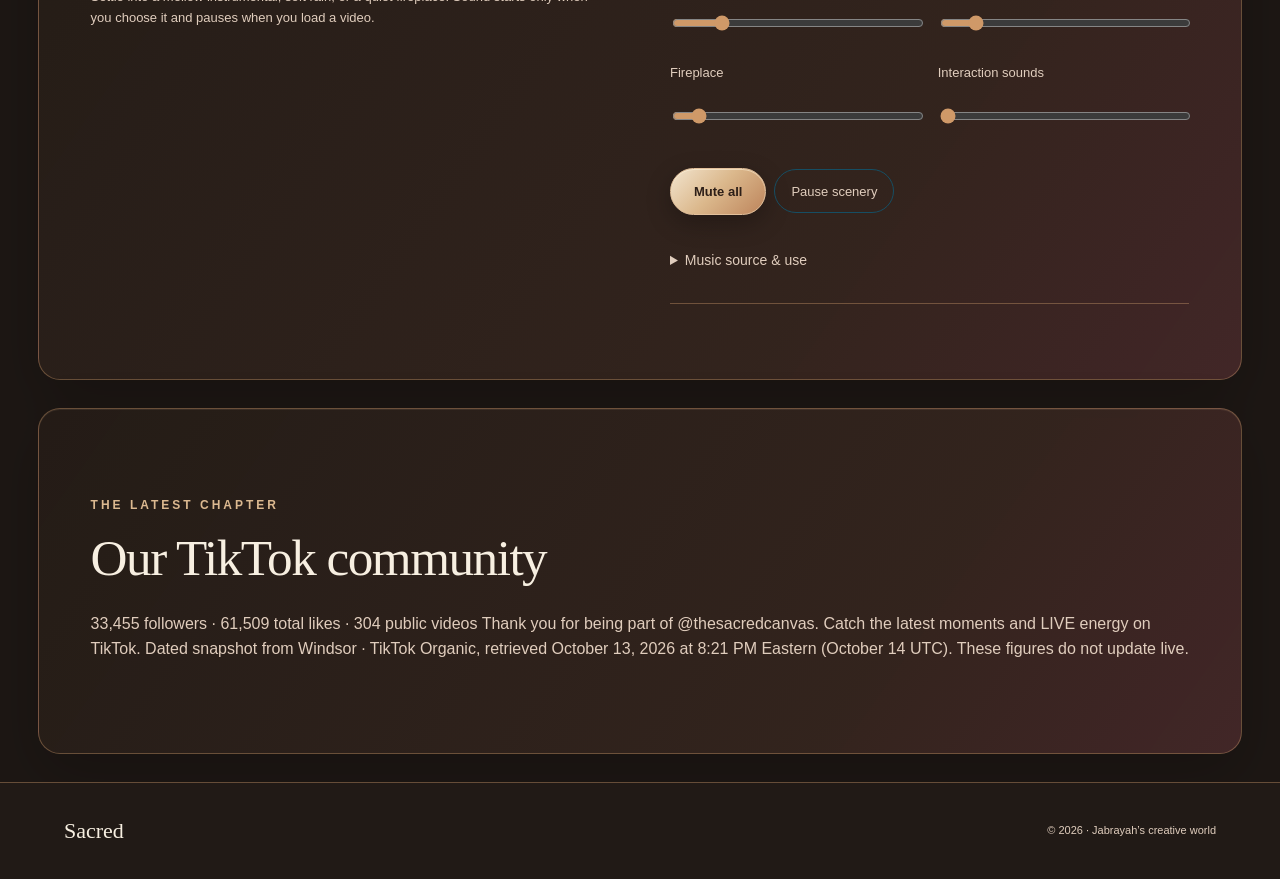
==== commit 90bd6449: "Welcome November with warm autumn styling" ====
--- a/index.html
+++ b/index.html
@@ -1,7 +1,7 @@
-<!doctype html><html lang="en"><head><meta charset="utf-8"><meta name="viewport" content="width=device-width,initial-scale=1"><link rel="icon" href="./sunshine-favicon.svg" type="image/svg+xml"><meta name="robots" content="noindex,nofollow,noarchive"><title>Jabrayah | Sunshine &amp; Soft Life</title><meta name="description" content="Step into Sunshine &amp; Soft Life—a cozy, elevated digital experience featuring captivating content, creator updates, and Sacred’s Lounge."><link rel="stylesheet" href="./website-draft.css"><script type="module" src="./website-draft.js"></script><link rel="stylesheet" href="./website-theme.css"><link rel="stylesheet" href="./halloween-2026.css"><meta name="referrer" content="no-referrer"><meta name="website-export" content="Static visitor preview; no hosting or access control"></head><body data-audio="manual" data-video="manual" class="tropical halloween-2026"><a class="skip-link" href="#main-content">Skip to content</a><div class="tropical-environment" aria-hidden="true"><div class="coastal-photo"></div><div class="tropical-sun"></div><div class="tropical-water"></div><div class="tropical-moon"></div><div class="tropical-stars"></div></div>
+<!doctype html><html lang="en"><head><meta charset="utf-8"><meta name="viewport" content="width=device-width,initial-scale=1"><link rel="icon" href="./sunshine-favicon.svg" type="image/svg+xml"><meta name="robots" content="noindex,nofollow,noarchive"><title>Jabrayah | Sunshine &amp; Soft Life</title><meta name="description" content="Step into Sunshine &amp; Soft Life—a cozy, elevated digital experience featuring captivating content, creator updates, and Sacred’s Lounge."><link rel="stylesheet" href="./website-draft.css"><script type="module" src="./website-draft.js"></script><link rel="stylesheet" href="./website-theme.css"><link rel="stylesheet" href="./november-2026.css"><meta name="referrer" content="no-referrer"><meta name="website-export" content="Static visitor preview; no hosting or access control"></head><body data-audio="manual" data-video="manual" class="tropical november-2026"><a class="skip-link" href="#main-content">Skip to content</a><div class="tropical-environment" aria-hidden="true"><div class="coastal-photo"></div><div class="tropical-sun"></div><div class="tropical-water"></div><div class="tropical-moon"></div><div class="tropical-stars"></div></div>
 
 <header class="newcomer-header"><a class="brand" href="#home">Sacred<span>Jabrayah’s world</span></a><nav class="newcomer-nav" aria-label="Explore SacredCanvas"><a href="#start-here">Start Here</a><a href="#moments">Moments</a><a href="#schedule">Schedule</a><a href="#membership">Membership</a><a href="#discord" class="platform-link"><svg class="platform-icon" aria-hidden="true" focusable="false"><use href="./social-icons.svg#icon-discord"></use></svg>Discord</a><a href="#florida">The move</a></nav><a class="button small platform-link" href="https://www.patreon.com/TheSacredCanvas" target="_blank" rel="noopener noreferrer"><svg class="platform-icon" aria-hidden="true" focusable="false"><use href="./social-icons.svg#icon-patreon"></use></svg>Patreon · 18+ ↗</a></header>
-<main id="main-content" tabindex="-1"><section class="hero" id="home"><div><p class="seasonal-kicker">A Wicked Little Affair</p><p class="eyebrow">SACRED / A WORLD OF YOUR OWN</p><h1>Sunshine &amp; Soft Life</h1><p class="intro">A little sunshine, a little luxury, and a world of your own. ✨ Welcome to my corner of the internet, where cozy moments, captivating content, and the Sacred community come together.
+<main id="main-content" tabindex="-1"><section class="hero" id="home"><div><p class="seasonal-kicker">Hello, November</p><p class="eyebrow">SACRED / A WORLD OF YOUR OWN</p><h1>Sunshine &amp; Soft Life</h1><p class="intro">A little sunshine, a little luxury, and a world of your own. ✨ Welcome to my corner of the internet, where cozy moments, captivating content, and the Sacred community come together.
 
 Come for the vibe. Stay for the experience.</p><div class="actions"><a class="button platform-link" href="https://www.patreon.com/TheSacredCanvas" target="_blank" rel="noopener noreferrer"><svg class="platform-icon" aria-hidden="true" focusable="false"><use href="./social-icons.svg#icon-patreon"></use></svg>Join Sacred’s Lounge ✨</a><a class="text-link" href="#moments">Explore My Content</a><button class="text-link" id="enter-vibe" aria-pressed="false">Enter the Vibe</button></div><p class="fine">Explore the public moments here. Membership details and age requirements live on Patreon.</p><div class="social-follow"><p class="eyebrow">FIND ME HERE</p><nav class="social-links" aria-label="Follow Jabrayah"><a href="https://www.instagram.com/thesacredcanvas_/" target="_blank" rel="noopener noreferrer" class="platform-link"><svg class="platform-icon" aria-hidden="true" focusable="false"><use href="./social-icons.svg#icon-instagram"></use></svg>Instagram</a><a href="https://www.tiktok.com/@thesacredcanvas" target="_blank" rel="noopener noreferrer" class="platform-link"><svg class="platform-icon" aria-hidden="true" focusable="false"><use href="./social-icons.svg#icon-tiktok"></use></svg>TikTok</a><a href="https://www.youtube.com/channel/UCDf4sZveR_Ykks7nnIeMqeQ" target="_blank" rel="noopener noreferrer" class="platform-link"><svg class="platform-icon" aria-hidden="true" focusable="false"><use href="./social-icons.svg#icon-youtube"></use></svg>YouTube</a><a href="https://x.com/Thesacredcanvas" target="_blank" rel="noopener noreferrer" class="platform-link"><svg class="platform-icon" aria-hidden="true" focusable="false"><use href="./social-icons.svg#icon-x"></use></svg>X</a><a href="https://www.clapperapp.com/Thesacredcanvas" target="_blank" rel="noopener noreferrer" class="platform-link"><svg class="platform-icon" aria-hidden="true" focusable="false"><use href="./social-icons.svg#icon-clapper"></use></svg>Clapper</a><a href="https://www.twitch.tv/thesacredcanvas" target="_blank" rel="noopener noreferrer" class="platform-link"><svg class="platform-icon" aria-hidden="true" focusable="false"><use href="./social-icons.svg#icon-twitch"></use></svg>Twitch</a><a href="https://discord.gg/K2vzdx55bA" target="_blank" rel="noopener noreferrer" class="platform-link"><svg class="platform-icon" aria-hidden="true" focusable="false"><use href="./social-icons.svg#icon-discord"></use></svg>Discord</a></nav><a class="social-link-page" href="https://msha.ke/thesacredcanvas/" target="_blank" rel="noopener noreferrer">Original link page ↗</a></div></div><div class="hero-art logo-art"><img src="./lounge-logo.png" alt="Sacred’s Lounge SL monogram framed by palm trees, turquoise water and a pink sunset"></div></section>
 <section class="section newcomer-guide" id="start-here" aria-labelledby="start-here-title"><p class="eyebrow">YOUR FIRST VISIT</p><h2 id="start-here-title">Start here. Stay for the feeling.</h2><p>Meet Jabrayah, explore recent moments, and find your place in the Sacred community.</p><nav class="newcomer-paths" aria-label="Start here"><a href="#moments"><span>01 / EXPLORE</span><strong>Watch the moments</strong><small>Published clips and direct social links.</small></a><a href="#schedule"><span>02 / CONNECT</span><strong>Check stream updates</strong><small>Find the schedule section and TikTok LIVE link.</small></a><a href="#membership"><span>03 / GO DEEPER</span><strong>Explore membership</strong><small>See how to discover the current options on Patreon.</small></a></nav></section>
--- a/november-2026.css
+++ b/november-2026.css
@@ -0,0 +1,93 @@
+/* SacredCanvas · Hello, November, 2026.
+   Reversible presentation only. Existing content, links and controls remain. */
+body.tropical.november-2026 {
+  --n-bg:#1d1714; --n-panel:#34261f; --n-ink:#f7efe1; --n-muted:#e0cdbd;
+  --n-gold:#dcb990; --n-copper:#cf9968; --n-line:#cc9c6c66; --n-sage:#b6c0a2;
+  --draft-background:#1d1714; --draft-surface:#34261f; --draft-accent:#dcb990;
+  background:var(--n-bg)!important; color:var(--n-ink); font-family:Arial,sans-serif;
+}
+body.tropical.november-2026 .tropical-environment { background:var(--n-bg); }
+body.tropical.november-2026 .coastal-photo {
+  background-image:url('./november-2026.webp'); background-position:center; background-size:cover;
+  filter:brightness(calc(.83 - var(--scene-night,0)*.08)) saturate(.85);
+  transform:scale(calc(1.01 + var(--scene-night,0)*.015)); transition:transform .3s linear,filter .3s linear;
+}
+body.tropical.november-2026 .coastal-photo::after { background:none; }
+body.tropical.november-2026 .tropical-environment::after {
+  background:linear-gradient(90deg,#1d17144d,#1d17141a 55%,#1d17144d),linear-gradient(0deg,#1d1714cc,transparent 65%); opacity:1;
+}
+body.tropical.november-2026 :is(.tropical-sun,.tropical-water,.tropical-moon,.tropical-stars) { display:none; }
+
+/* Keep the existing scenery controls while covering their saved color rules. */
+body.tropical.november-2026:is([data-night],:not([data-night])) :is(header.newcomer-header,main>.hero,main>.section,main>.mission-dashboard,.closing) {
+  background:linear-gradient(125deg,#241c17f5,#35251eeF 70%,#46282ae8)!important;
+  border:1px solid var(--n-line); box-shadow:inset 0 1px #f5debd16,0 22px 60px #0003;
+  color:var(--n-ink); border-radius:22px;
+}
+body.tropical.november-2026:is([data-night],:not([data-night])) header.newcomer-header {
+  background:#251d18f5!important; backdrop-filter:blur(18px); box-shadow:0 10px 35px #0005;
+}
+body.tropical.november-2026:is([data-night],:not([data-night])) :is(p,.intro,.fine,small,.text-link,.clip p,.fund span,summary,details p,.sound-mixer label,footer a,footer span) { color:var(--n-muted)!important; }
+body.tropical.november-2026:is([data-night],:not([data-night])) :is(h1,h2,h3,.brand,.brand span,footer strong) { color:var(--n-ink)!important; text-shadow:none; }
+body.tropical.november-2026:is([data-night],:not([data-night])) :is(.eyebrow,.clip-top,h1 em,h2 em,.milestones summary) { color:var(--n-gold)!important; }
+body.tropical.november-2026:is([data-night],:not([data-night])) :is(.journey,.progress-card,.voices,.clip,.fund) {
+  background:linear-gradient(135deg,#3a2921f5,#2d221ded)!important; border:1px solid var(--n-line);
+  color:var(--n-ink)!important; box-shadow:inset 0 1px #ead3b51a,0 14px 40px #0003;
+}
+body.tropical.november-2026:is([data-night],:not([data-night])) :is(.journey,.progress-card,.voices,.clip,.fund) :is(h2,h3,p,small,summary,.eyebrow,.intro,.fine,.text-link,.clip-top,.fund span) { color:var(--n-ink)!important; }
+body.tropical.november-2026:is([data-night],:not([data-night])) .button {
+  background:linear-gradient(135deg,#f2e4ce,#dbb88c 48%,#bd845b)!important; color:#2d1f18!important;
+  border:1px solid #e2c09b; box-shadow:inset 0 1px #fff5dd88,0 8px 24px #0004; font-weight:650;
+}
+body.tropical.november-2026 .button:hover { box-shadow:inset 0 1px #fff7e5,0 9px 30px #c5905b29; }
+body.tropical.november-2026:is([data-night],:not([data-night])) :is(.social-links a,.social-link-page,.newcomer-nav a) { color:var(--n-ink)!important; border-color:var(--n-line); }
+body.tropical.november-2026 .social-links a { background:#f3d6b30c; }
+body.tropical.november-2026 :is(.social-links a,.newcomer-nav a):hover { background:#c79c6a20; }
+body.tropical.november-2026 :is(h1,h2,h3,.brand,.newcomer-paths strong) { font-family:'Iowan Old Style','Palatino Linotype',Palatino,Georgia,serif; font-weight:400; }
+body.tropical.november-2026 .hero h1 { font-size:clamp(50px,6.2vw,92px); line-height:1.04; letter-spacing:-.035em; }
+body.tropical.november-2026 .seasonal-kicker {
+  font-family:'Iowan Old Style','Palatino Linotype',Palatino,Georgia,serif; font-style:italic; font-size:clamp(25px,2.7vw,34px);
+  line-height:1.25; letter-spacing:.015em; margin:0 0 20px; color:var(--n-sage)!important;
+}
+body.tropical.november-2026 .hero .logo-art {
+  min-height:470px; height:clamp(470px,43vw,570px); max-width:480px; border-radius:26px;
+  background:#34251b url('./november-2026.webp') 76% center/auto 100% no-repeat;
+  border:1px solid #cfa776; outline:1px solid #b7865947; outline-offset:8px;
+  box-shadow:inset 0 0 0 7px #2b211b40,0 22px 70px #0008,0 0 35px #c589501f;
+}
+body.tropical.november-2026 .hero .logo-art::before {
+  content:''; position:absolute; inset:11px; border:1px solid #e7cca066; border-radius:inherit; pointer-events:none; z-index:1;
+}
+body.tropical.november-2026 .hero .logo-art img {
+  position:absolute; right:20px; bottom:20px; display:block; width:108px; height:108px; object-fit:cover;
+  border-radius:50%; border:2px solid #dfbd91; box-shadow:0 4px 22px #0008;
+  filter:grayscale(.7) sepia(.5) contrast(1.06) brightness(.98); z-index:2;
+}
+body.tropical.november-2026 .newcomer-paths a {
+  background:linear-gradient(145deg,#b6c0a20d,#78394a14); border-color:var(--n-line); border-radius:14px;
+}
+body.tropical.november-2026 .newcomer-paths span { color:var(--n-gold); }
+body.tropical.november-2026 .video-load { background:radial-gradient(ellipse at top,#5f3932,#2d241e); color:var(--n-ink); border-color:#ae7e626e; }
+body.tropical.november-2026 .video-load span { color:var(--n-muted); }
+body.tropical.november-2026 :is(details,.florida,.membership,footer,.ribbon) { border-color:var(--n-line); }
+body.tropical.november-2026:is([data-night],:not([data-night])) .ribbon { background:#33251fd9; color:var(--n-gold); }
+body.tropical.november-2026:is([data-night],:not([data-night])) footer { background:#221b17ed; color:var(--n-muted); }
+body.tropical.november-2026 .live-note { border-left-color:var(--n-copper); }
+body.tropical.november-2026 .sound-mixer input { accent-color:var(--n-copper); }
+body.tropical.november-2026 :is(a,button,input,summary):focus-visible { outline:3px solid #efd3aa; box-shadow:0 0 0 6px #2b2019; }
+body.tropical.november-2026 .skip-link { background:#39271f; color:var(--n-ink)!important; border-color:var(--n-gold); }
+body.tropical.november-2026 .newcomer-nav { scrollbar-width:thin; scrollbar-color:#b88b64 #30251d; }
+body.tropical.november-2026 .newcomer-nav::-webkit-scrollbar { height:4px; background:#30251d; }
+body.tropical.november-2026 .newcomer-nav::-webkit-scrollbar-thumb { background:#b88b64; border-radius:8px; }
+
+@media(max-width:760px) {
+  body.tropical.november-2026 .coastal-photo { background-position:68% center; }
+  body.tropical.november-2026 .hero .logo-art { min-height:390px; height:430px; width:100%; max-width:330px; }
+  body.tropical.november-2026 .hero .logo-art img { width:86px; height:86px; right:16px; bottom:16px; }
+  body.tropical.november-2026 .hero h1 { font-size:clamp(43px,12vw,65px); }
+  body.tropical.november-2026 .seasonal-kicker { margin-bottom:18px; }
+}
+@media(prefers-reduced-motion:reduce) {
+  body.tropical.november-2026 { scroll-behavior:auto; }
+  body.tropical.november-2026 *,body.tropical.november-2026 *::before,body.tropical.november-2026 *::after { animation:none!important; transition:none!important; }
+}
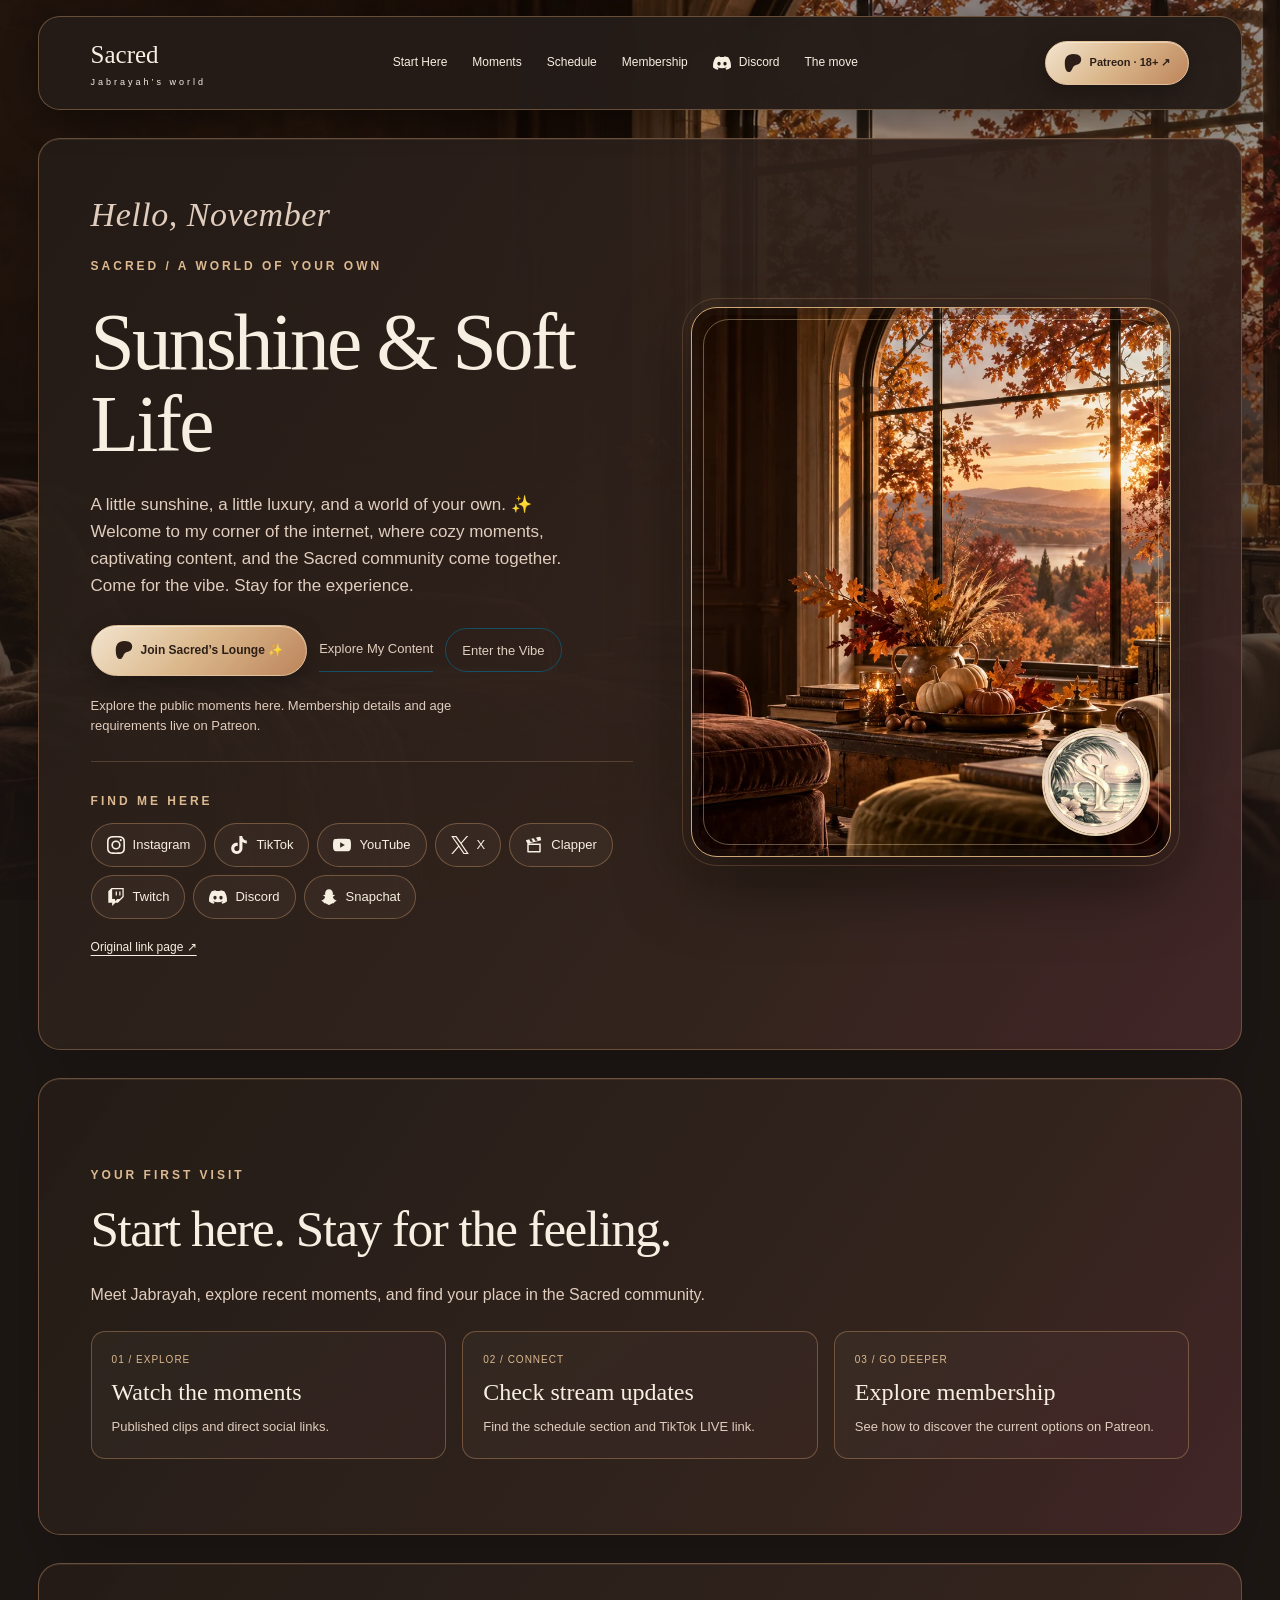
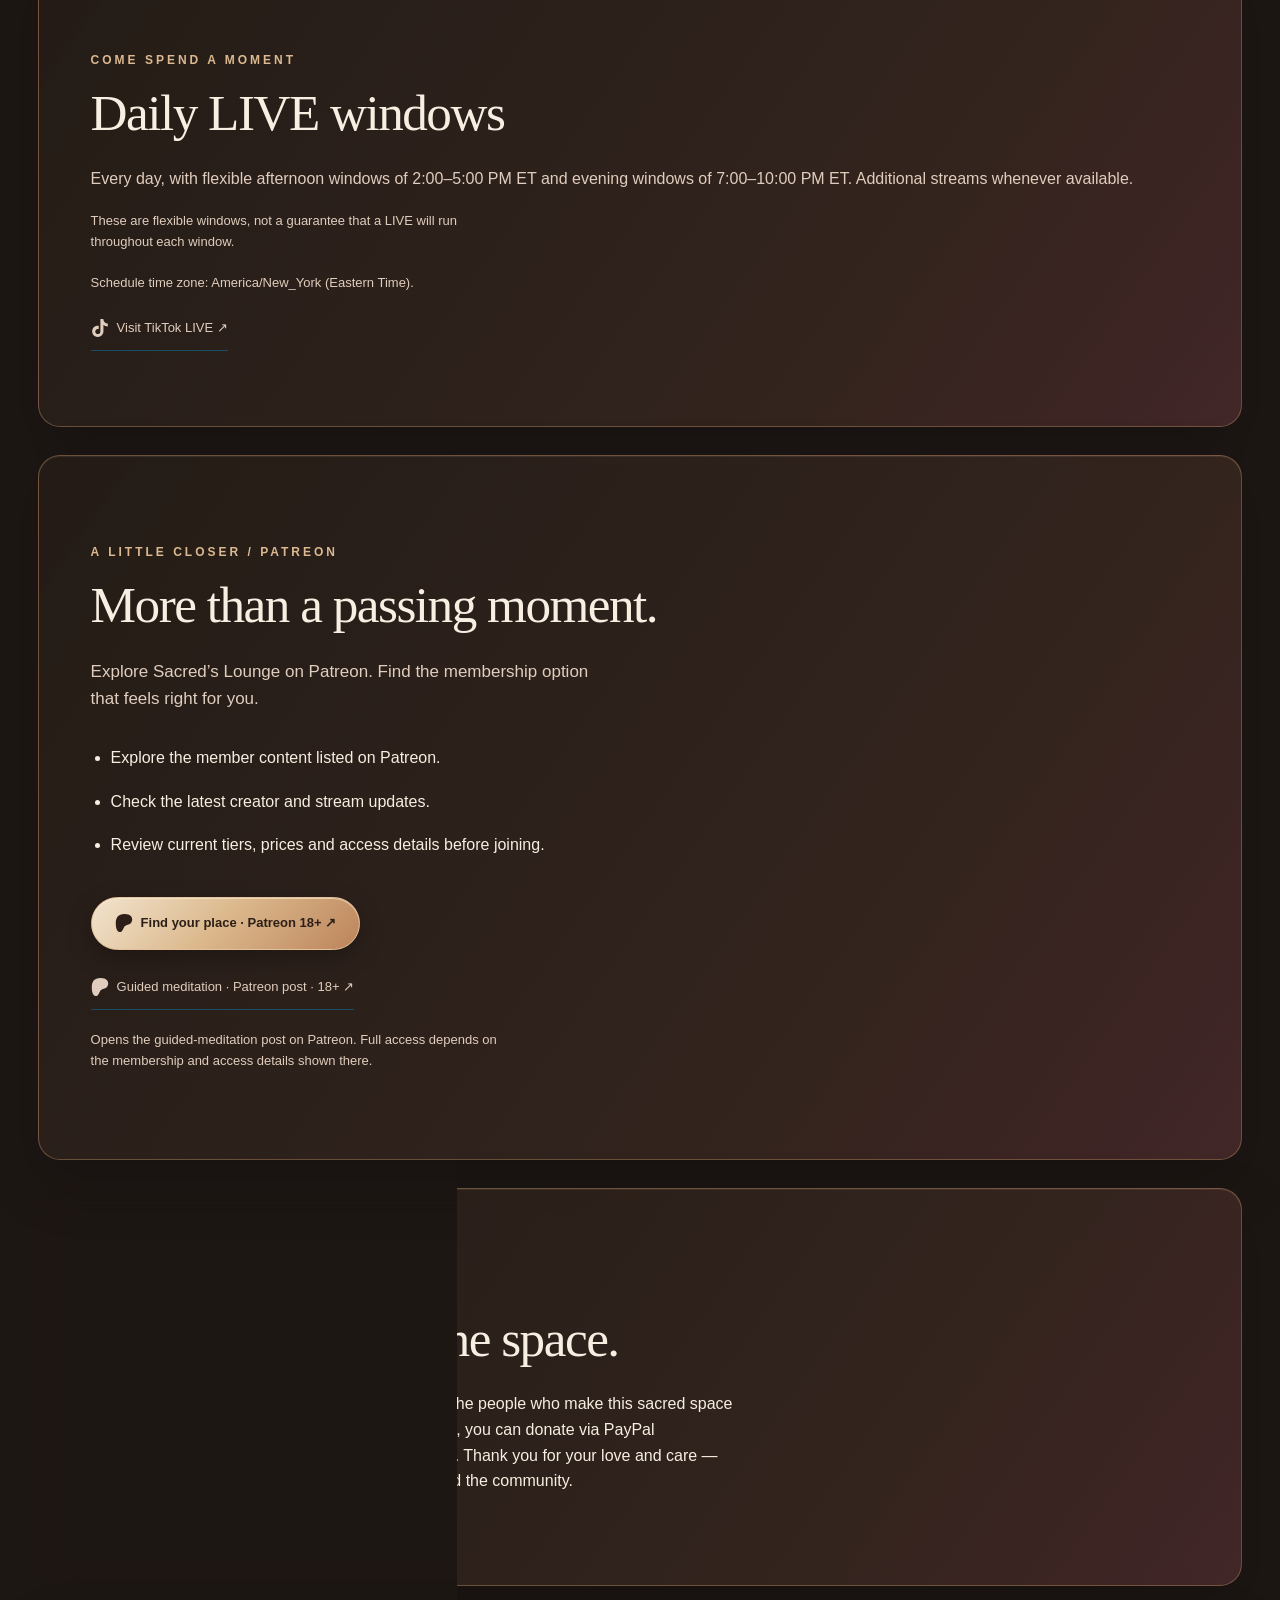
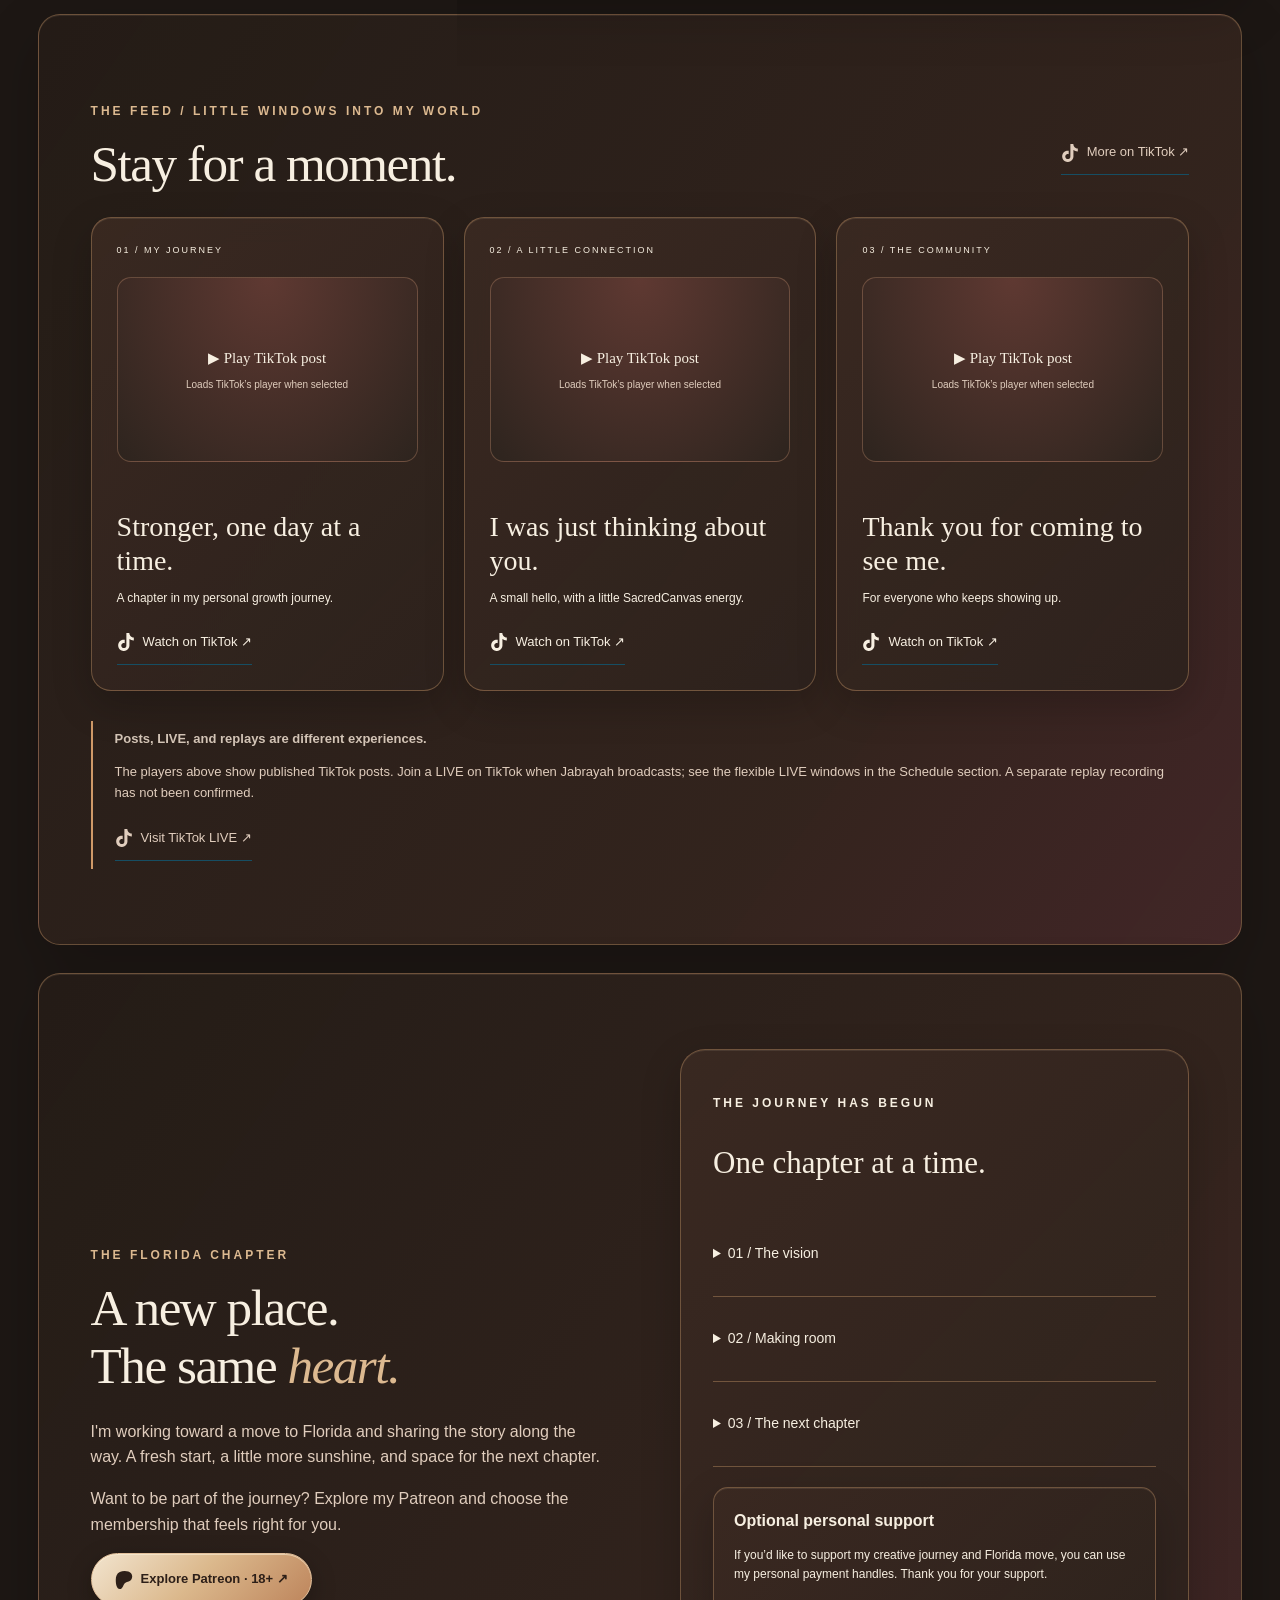
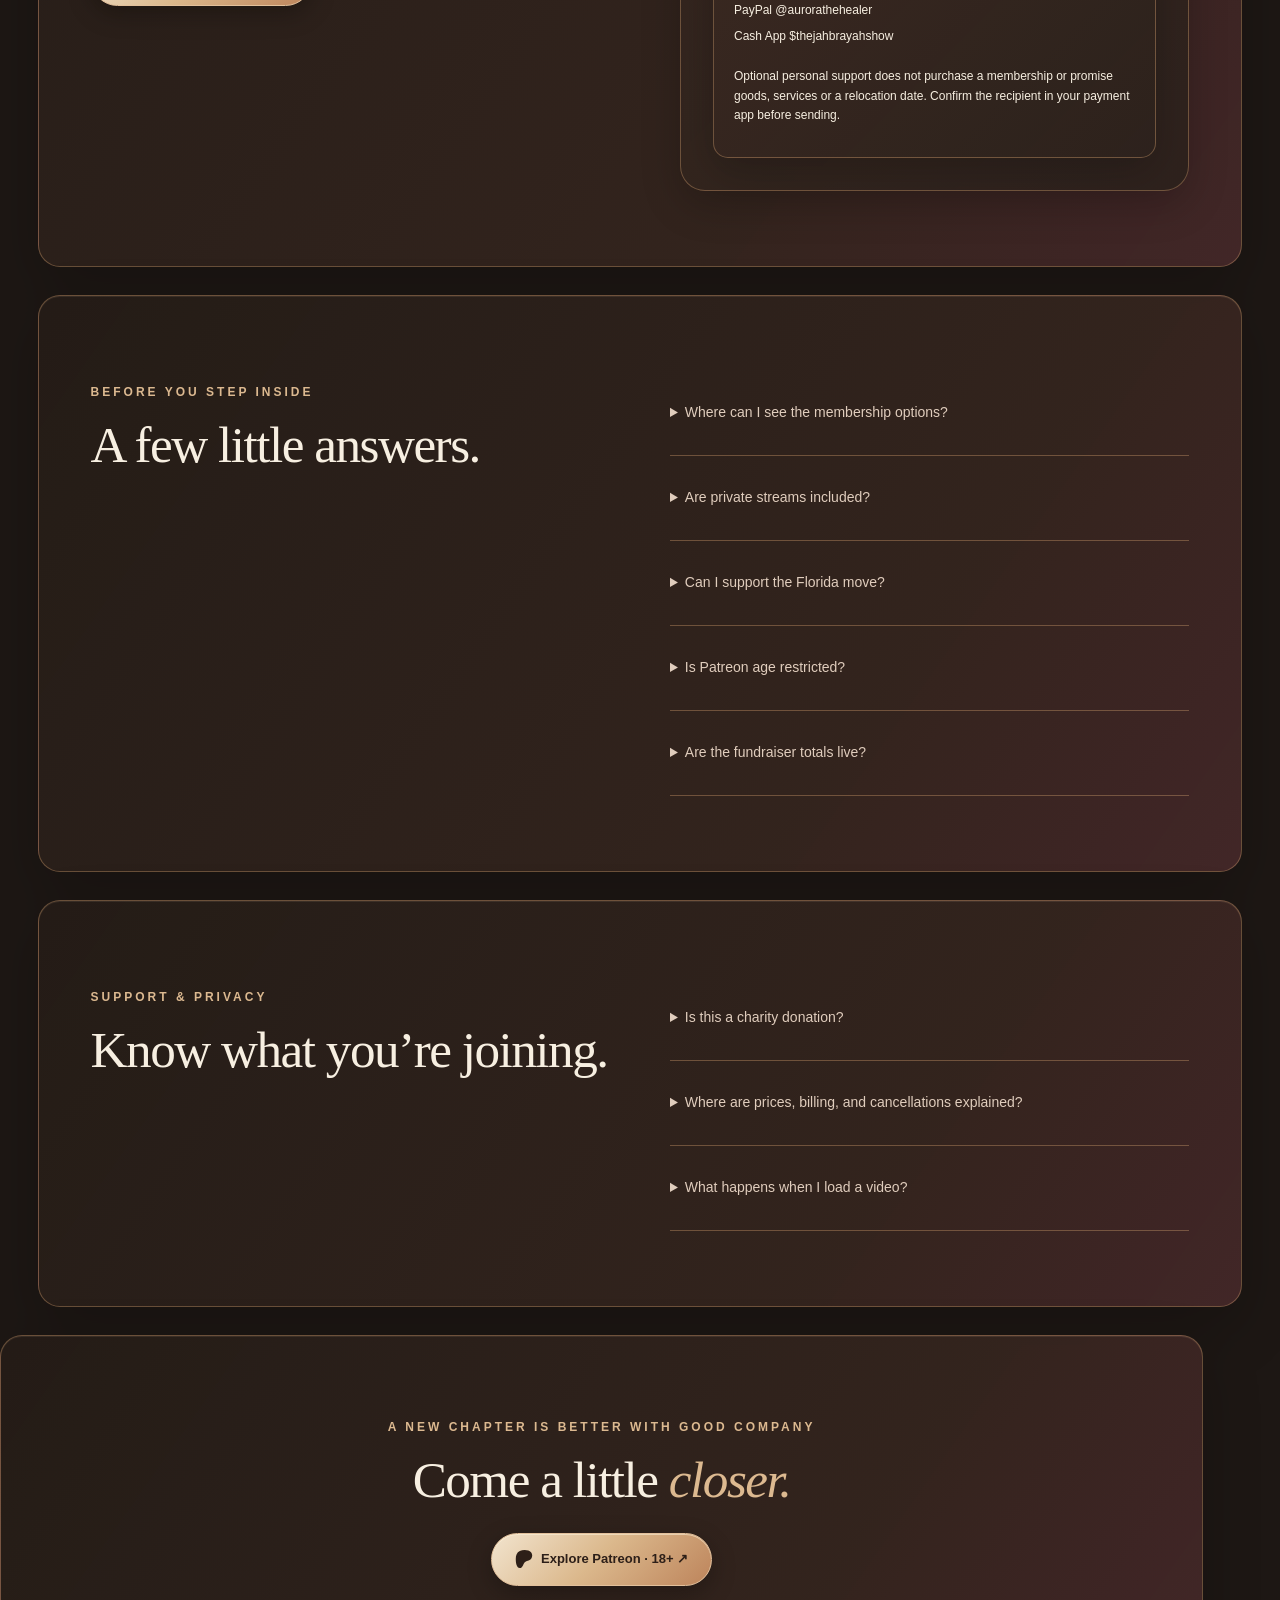
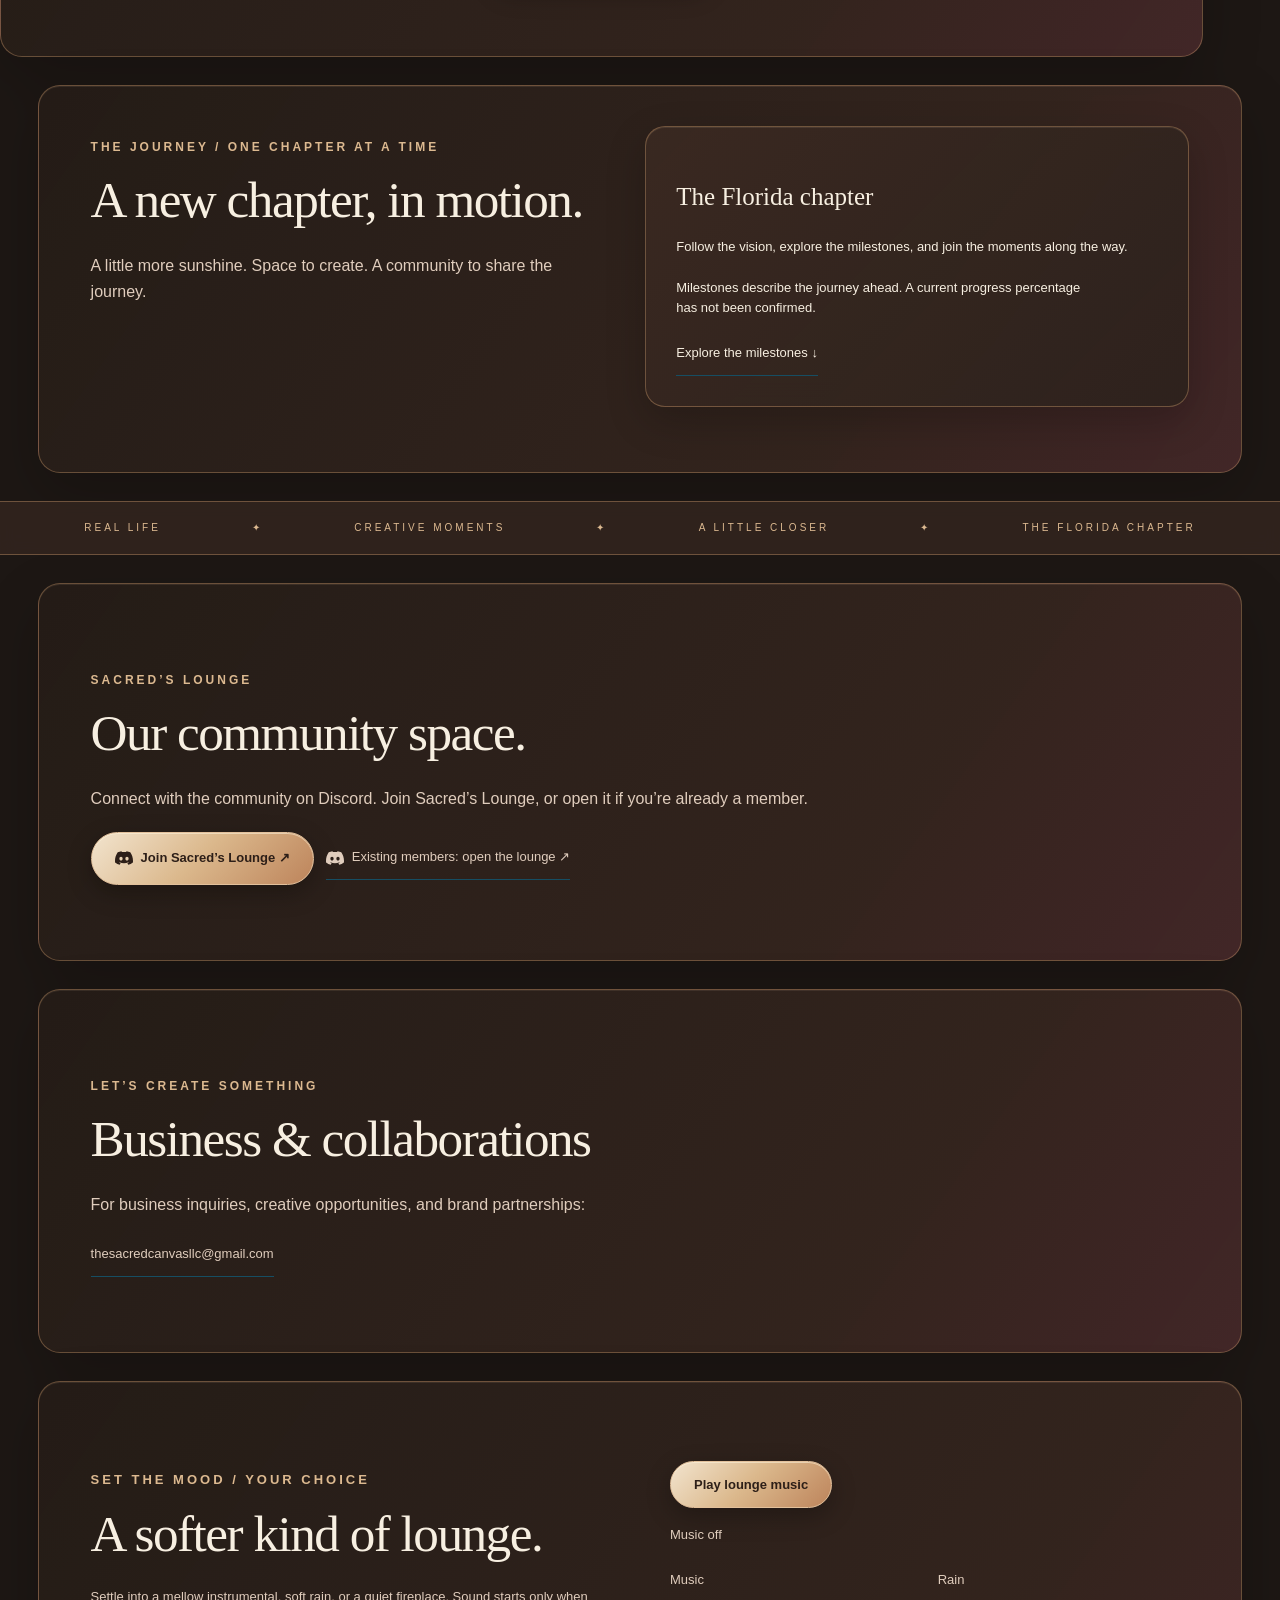
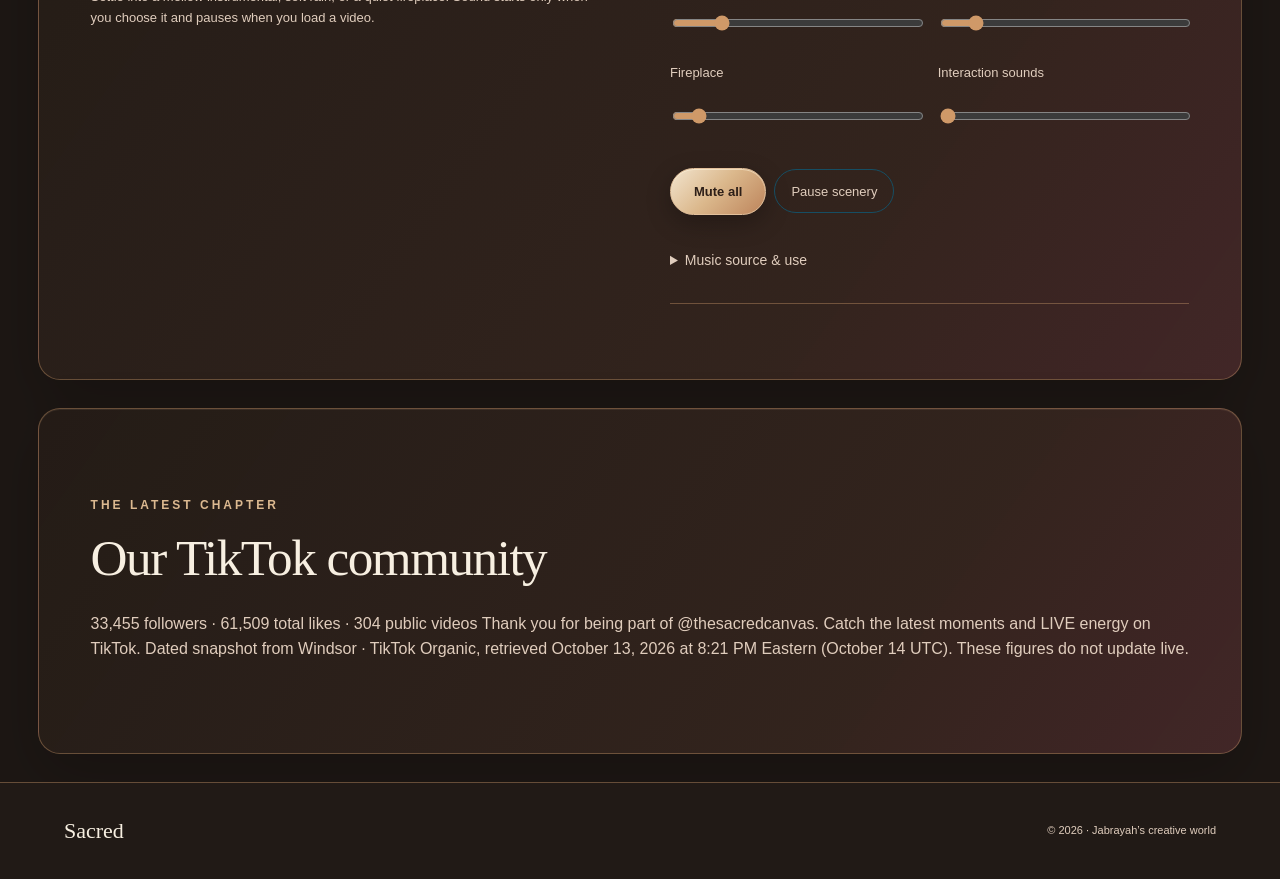
==== commit 6f245a4c: "Add Barbara's supplied Snapchat link and social icon" ====
--- a/index.html
+++ b/index.html
@@ -1,22 +1,22 @@
-<!doctype html><html lang="en"><head><meta charset="utf-8"><meta name="viewport" content="width=device-width,initial-scale=1"><link rel="icon" href="./sunshine-favicon.svg" type="image/svg+xml"><meta name="robots" content="noindex,nofollow,noarchive"><title>Jabrayah | Sunshine &amp; Soft Life</title><meta name="description" content="Step into Sunshine &amp; Soft Life—a cozy, elevated digital experience featuring captivating content, creator updates, and Sacred’s Lounge."><link rel="stylesheet" href="./website-draft.css"><script type="module" src="./website-draft.js"></script><link rel="stylesheet" href="./website-theme.css"><link rel="stylesheet" href="./november-2026.css"><meta name="referrer" content="no-referrer"><meta name="website-export" content="Static visitor preview; no hosting or access control"></head><body data-audio="manual" data-video="manual" class="tropical november-2026"><a class="skip-link" href="#main-content">Skip to content</a><div class="tropical-environment" aria-hidden="true"><div class="coastal-photo"></div><div class="tropical-sun"></div><div class="tropical-water"></div><div class="tropical-moon"></div><div class="tropical-stars"></div></div>
-
-<header class="newcomer-header"><a class="brand" href="#home">Sacred<span>Jabrayah’s world</span></a><nav class="newcomer-nav" aria-label="Explore SacredCanvas"><a href="#start-here">Start Here</a><a href="#moments">Moments</a><a href="#schedule">Schedule</a><a href="#membership">Membership</a><a href="#discord" class="platform-link"><svg class="platform-icon" aria-hidden="true" focusable="false"><use href="./social-icons.svg#icon-discord"></use></svg>Discord</a><a href="#florida">The move</a></nav><a class="button small platform-link" href="https://www.patreon.com/TheSacredCanvas" target="_blank" rel="noopener noreferrer"><svg class="platform-icon" aria-hidden="true" focusable="false"><use href="./social-icons.svg#icon-patreon"></use></svg>Patreon · 18+ ↗</a></header>
-<main id="main-content" tabindex="-1"><section class="hero" id="home"><div><p class="seasonal-kicker">Hello, November</p><p class="eyebrow">SACRED / A WORLD OF YOUR OWN</p><h1>Sunshine &amp; Soft Life</h1><p class="intro">A little sunshine, a little luxury, and a world of your own. ✨ Welcome to my corner of the internet, where cozy moments, captivating content, and the Sacred community come together.
-
-Come for the vibe. Stay for the experience.</p><div class="actions"><a class="button platform-link" href="https://www.patreon.com/TheSacredCanvas" target="_blank" rel="noopener noreferrer"><svg class="platform-icon" aria-hidden="true" focusable="false"><use href="./social-icons.svg#icon-patreon"></use></svg>Join Sacred’s Lounge ✨</a><a class="text-link" href="#moments">Explore My Content</a><button class="text-link" id="enter-vibe" aria-pressed="false">Enter the Vibe</button></div><p class="fine">Explore the public moments here. Membership details and age requirements live on Patreon.</p><div class="social-follow"><p class="eyebrow">FIND ME HERE</p><nav class="social-links" aria-label="Follow Jabrayah"><a href="https://www.instagram.com/thesacredcanvas_/" target="_blank" rel="noopener noreferrer" class="platform-link"><svg class="platform-icon" aria-hidden="true" focusable="false"><use href="./social-icons.svg#icon-instagram"></use></svg>Instagram</a><a href="https://www.tiktok.com/@thesacredcanvas" target="_blank" rel="noopener noreferrer" class="platform-link"><svg class="platform-icon" aria-hidden="true" focusable="false"><use href="./social-icons.svg#icon-tiktok"></use></svg>TikTok</a><a href="https://www.youtube.com/channel/UCDf4sZveR_Ykks7nnIeMqeQ" target="_blank" rel="noopener noreferrer" class="platform-link"><svg class="platform-icon" aria-hidden="true" focusable="false"><use href="./social-icons.svg#icon-youtube"></use></svg>YouTube</a><a href="https://x.com/Thesacredcanvas" target="_blank" rel="noopener noreferrer" class="platform-link"><svg class="platform-icon" aria-hidden="true" focusable="false"><use href="./social-icons.svg#icon-x"></use></svg>X</a><a href="https://www.clapperapp.com/Thesacredcanvas" target="_blank" rel="noopener noreferrer" class="platform-link"><svg class="platform-icon" aria-hidden="true" focusable="false"><use href="./social-icons.svg#icon-clapper"></use></svg>Clapper</a><a href="https://www.twitch.tv/thesacredcanvas" target="_blank" rel="noopener noreferrer" class="platform-link"><svg class="platform-icon" aria-hidden="true" focusable="false"><use href="./social-icons.svg#icon-twitch"></use></svg>Twitch</a><a href="https://discord.gg/K2vzdx55bA" target="_blank" rel="noopener noreferrer" class="platform-link"><svg class="platform-icon" aria-hidden="true" focusable="false"><use href="./social-icons.svg#icon-discord"></use></svg>Discord</a></nav><a class="social-link-page" href="https://msha.ke/thesacredcanvas/" target="_blank" rel="noopener noreferrer">Original link page ↗</a></div></div><div class="hero-art logo-art"><img src="./lounge-logo.png" alt="Sacred’s Lounge SL monogram framed by palm trees, turquoise water and a pink sunset"></div></section>
-<section class="section newcomer-guide" id="start-here" aria-labelledby="start-here-title"><p class="eyebrow">YOUR FIRST VISIT</p><h2 id="start-here-title">Start here. Stay for the feeling.</h2><p>Meet Jabrayah, explore recent moments, and find your place in the Sacred community.</p><nav class="newcomer-paths" aria-label="Start here"><a href="#moments"><span>01 / EXPLORE</span><strong>Watch the moments</strong><small>Published clips and direct social links.</small></a><a href="#schedule"><span>02 / CONNECT</span><strong>Check stream updates</strong><small>Find the schedule section and TikTok LIVE link.</small></a><a href="#membership"><span>03 / GO DEEPER</span><strong>Explore membership</strong><small>See how to discover the current options on Patreon.</small></a></nav></section>
-<section class="section schedule" id="schedule"><p class="eyebrow">COME SPEND A MOMENT</p><h2>Daily LIVE windows</h2><p>Every day, with flexible afternoon windows of 2:00–5:00 PM ET and evening windows of 7:00–10:00 PM ET. Additional streams whenever available.</p><p class="fine">These are flexible windows, not a guarantee that a LIVE will run throughout each window.</p><p class="fine">Schedule time zone: America/New_York (Eastern Time).</p><a class="text-link platform-link" href="https://www.tiktok.com/@thesacredcanvas/live" target="_blank" rel="noopener noreferrer"><svg class="platform-icon" aria-hidden="true" focusable="false"><use href="./social-icons.svg#icon-tiktok"></use></svg>Visit TikTok LIVE ↗</a></section>
-<section class="section membership" id="membership"><p class="eyebrow">A LITTLE CLOSER / PATREON</p><h2>More than a passing moment.</h2><p class="intro">Explore Sacred’s Lounge on Patreon. Find the membership option that feels right for you.</p><ul class="membership-summary"><li>Explore the member content listed on Patreon.</li><li>Check the latest creator and stream updates.</li><li>Review current tiers, prices and access details before joining.</li></ul><a class="button platform-link" href="https://www.patreon.com/TheSacredCanvas" target="_blank" rel="noopener noreferrer"><svg class="platform-icon" aria-hidden="true" focusable="false"><use href="./social-icons.svg#icon-patreon"></use></svg>Find your place · Patreon 18+ ↗</a><p><a class="text-link platform-link" href="https://www.patreon.com/Thesacredcanvas/posts/158330175" target="_blank" rel="noopener noreferrer"><svg class="platform-icon" aria-hidden="true" focusable="false"><use href="./social-icons.svg#icon-patreon"></use></svg>Guided meditation · Patreon post · 18+ ↗</a></p><p class="fine">Opens the guided-meditation post on Patreon. Full access depends on the membership and access details shown there.</p></section>
-<section class="section voices"><p class="eyebrow">COMMUNITY VOICES</p><h2>The people make the space.</h2><p>A space for shared moments, creative energy, and the people who make this sacred space feel like home.
-
-If you&#39;d like to offer one-time support, you can donate via PayPal @aurorathehealer or Cash App $thejahbrayahshow. Thank you for your love and care — every contribution helps the move, LIVE energy, and the community.</p></section>
-<section class="section" id="moments"><div class="section-head"><div><p class="eyebrow">THE FEED / LITTLE WINDOWS INTO MY WORLD</p><h2>Stay for a moment.</h2></div><a class="text-link platform-link" href="https://www.tiktok.com/@thesacredcanvas" target="_blank" rel="noopener noreferrer"><svg class="platform-icon" aria-hidden="true" focusable="false"><use href="./social-icons.svg#icon-tiktok"></use></svg>More on TikTok ↗</a></div><div class="feed"><article class="clip pink"><span class="clip-top">01 / MY JOURNEY</span><button class="video-load" data-video="7693353948807253279" data-title="Stronger, one day at a time." aria-label="Play TikTok post: Stronger, one day at a time.">▶ Play TikTok post<span>Loads TikTok’s player when selected</span></button><div><h3>Stronger, one day at a time.</h3><p>A chapter in my personal growth journey.</p><a class="text-link platform-link" href="https://www.tiktok.com/@thesacredcanvas/video/7693353948807253279" target="_blank" rel="noopener noreferrer"><svg class="platform-icon" aria-hidden="true" focusable="false"><use href="./social-icons.svg#icon-tiktok"></use></svg>Watch on TikTok ↗</a></div></article><article class="clip violet"><span class="clip-top">02 / A LITTLE CONNECTION</span><button class="video-load" data-video="7686568718834453791" data-title="I was just thinking about you." aria-label="Play TikTok post: I was just thinking about you.">▶ Play TikTok post<span>Loads TikTok’s player when selected</span></button><div><h3>I was just thinking about you.</h3><p>A small hello, with a little SacredCanvas energy.</p><a class="text-link platform-link" href="https://www.tiktok.com/@thesacredcanvas/video/7686568718834453791" target="_blank" rel="noopener noreferrer"><svg class="platform-icon" aria-hidden="true" focusable="false"><use href="./social-icons.svg#icon-tiktok"></use></svg>Watch on TikTok ↗</a></div></article><article class="clip peach"><span class="clip-top">03 / THE COMMUNITY</span><button class="video-load" data-video="7691849694305094942" data-title="Thank you for coming to see me." aria-label="Play TikTok post: Thank you for coming to see me.">▶ Play TikTok post<span>Loads TikTok’s player when selected</span></button><div><h3>Thank you for coming to see me.</h3><p>For everyone who keeps showing up.</p><a class="text-link platform-link" href="https://www.tiktok.com/@thesacredcanvas/video/7691849694305094942" target="_blank" rel="noopener noreferrer"><svg class="platform-icon" aria-hidden="true" focusable="false"><use href="./social-icons.svg#icon-tiktok"></use></svg>Watch on TikTok ↗</a></div></article></div><div class="live-note"><strong>Posts, LIVE, and replays are different experiences.</strong><p>The players above show published TikTok posts. Join a LIVE on TikTok when Jabrayah broadcasts; see the flexible LIVE windows in the Schedule section. A separate replay recording has not been confirmed.</p><a class="text-link platform-link" href="https://www.tiktok.com/@thesacredcanvas/live" target="_blank" rel="noopener noreferrer"><svg class="platform-icon" aria-hidden="true" focusable="false"><use href="./social-icons.svg#icon-tiktok"></use></svg>Visit TikTok LIVE ↗</a></div></section>
-<section class="florida section" id="florida"><div><p class="eyebrow">THE FLORIDA CHAPTER</p><h2>A new place.<br>The same <em>heart.</em></h2><p>I&#39;m working toward a move to Florida and sharing the story along the way. A fresh start, a little more sunshine, and space for the next chapter.</p><p>Want to be part of the journey? Explore my Patreon and choose the membership that feels right for you.</p><a class="button platform-link" href="https://www.patreon.com/TheSacredCanvas" target="_blank" rel="noopener noreferrer"><svg class="platform-icon" aria-hidden="true" focusable="false"><use href="./social-icons.svg#icon-patreon"></use></svg>Explore Patreon · 18+ ↗</a></div><aside class="journey" id="milestones"><p class="eyebrow">THE JOURNEY HAS BEGUN</p><h3>One chapter at a time.</h3><div class="milestones"><details><summary>01 / The vision</summary><p>A fresh start with room for creativity, comfort, and everyday moments worth sharing. This is the inspiration behind the Florida chapter.</p></details><details><summary>02 / Making room</summary><p>Finding the right place and preparing for the practical details of a move. Updates will be shared as plans are confirmed.</p></details><details><summary>03 / The next chapter</summary><p>Settling into a new rhythm, creating new content, and bringing the Sacred community along for the experience. A relocation date has not been announced.</p></details></div><div class="fund"><strong>Optional personal support</strong><p>If you’d like to support my creative journey and Florida move, you can use my personal payment handles. Thank you for your support.</p><span>PayPal @aurorathehealer</span><br><span>Cash App $thejahbrayahshow</span><p class="fine">Optional personal support does not purchase a membership or promise goods, services or a relocation date. Confirm the recipient in your payment app before sending.</p></div></aside></section>
-<section class="section faq"><div><p class="eyebrow">BEFORE YOU STEP INSIDE</p><h2>A few little answers.</h2></div><div><details><summary>Where can I see the membership options?</summary><p>My Patreon page has the current tiers, pricing, and available member content.</p></details><details><summary>Are private streams included?</summary><p>Check the exact benefits of your chosen Patreon tier. Availability and schedules are announced on Patreon.</p></details><details><summary>Can I support the Florida move?</summary><p>You can offer optional personal support using the PayPal or Cash App handles in the Florida section. Patreon memberships remain separate.</p></details><details><summary>Is Patreon age restricted?</summary><p>The Patreon destination is labelled 18+. Follow the platform's age and access requirements.</p></details><details><summary>Are the fundraiser totals live?</summary><p>No. Financial totals and member counts are private. This page does not display a live balance, collect payments, or publish donor information.</p></details></div></section>
-<section class="section faq"><div><p class="eyebrow">SUPPORT &amp; PRIVACY</p><h2>Know what you’re joining.</h2></div><div><details><summary>Is this a charity donation?</summary><p>No. This is Jabrayah’s personal moving goal, not a charitable organization. Personal support through PayPal or Cash App and creator memberships on Patreon are not advertised as tax-deductible charitable donations. Patreon payments purchase creator memberships under the terms shown on Patreon. A membership does not guarantee a move, a specific relocation date, or an investment return.</p></details><details><summary>Where are prices, billing, and cancellations explained?</summary><p>Review the current tier benefits, price, billing frequency, cancellation and refund terms on Patreon before purchasing. This preview does not process a payment or promise benefits beyond the chosen Patreon offering.</p></details><details><summary>What happens when I load a video?</summary><p>TikTok’s player loads only when you select it. TikTok then receives your browser connection information and may use cookies or similar technology under its own privacy policy. Opening Patreon or TikTok links takes you to those platforms and their terms.</p></details></div></section><section class="closing"><p class="eyebrow">A NEW CHAPTER IS BETTER WITH GOOD COMPANY</p><h2>Come a little <em>closer.</em></h2><a class="button platform-link" href="https://www.patreon.com/TheSacredCanvas" target="_blank" rel="noopener noreferrer"><svg class="platform-icon" aria-hidden="true" focusable="false"><use href="./social-icons.svg#icon-patreon"></use></svg>Explore Patreon · 18+ ↗</a></section><section class="mission-dashboard" id="mission" aria-labelledby="mission-title"><div><p class="eyebrow">THE JOURNEY / ONE CHAPTER AT A TIME</p><h2 id="mission-title">A new chapter, in motion.</h2><p>A little more sunshine. Space to create. A community to share the journey.</p></div><div class="progress-card"><h3>The Florida chapter</h3><p>Follow the vision, explore the milestones, and join the moments along the way.</p><p class="fine">Milestones describe the journey ahead. A current progress percentage has not been confirmed.</p><a class="text-link" href="#milestones">Explore the milestones ↓</a></div></section><div class="ribbon"><span>REAL LIFE</span><span>✦</span><span>CREATIVE MOMENTS</span><span>✦</span><span>A LITTLE CLOSER</span><span>✦</span><span>THE FLORIDA CHAPTER</span></div>
-<section class="section discord" id="discord"><p class="eyebrow">SACRED’S LOUNGE</p><h2>Our community space.</h2><p>Connect with the community on Discord. Join Sacred’s Lounge, or open it if you’re already a member.</p><div class="discord-actions"><a class="button platform-link" href="https://discord.gg/K2vzdx55bA" target="_blank" rel="noopener noreferrer"><svg class="platform-icon" aria-hidden="true" focusable="false"><use href="./social-icons.svg#icon-discord"></use></svg>Join Sacred’s Lounge ↗</a><a class="text-link platform-link" href="https://discord.com/channels/1558433599479615610/1558433600058302475" target="_blank" rel="noopener noreferrer"><svg class="platform-icon" aria-hidden="true" focusable="false"><use href="./social-icons.svg#icon-discord"></use></svg>Existing members: open the lounge ↗</a></div></section><section class="section contact" id="contact"><p class="eyebrow">LET’S CREATE SOMETHING</p><h2>Business &amp; collaborations</h2><p>For business inquiries, creative opportunities, and brand partnerships:</p><a class="text-link" href="mailto:thesacredcanvasllc@gmail.com">thesacredcanvasllc@gmail.com</a></section>
-<section class="section atmosphere"><div><p class="eyebrow">SET THE MOOD / YOUR CHOICE</p><h2>A softer kind of lounge.</h2><p>Settle into a mellow instrumental, soft rain, or a quiet fireplace. Sound starts only when you choose it and pauses when you load a video.</p></div><div><button class="button" id="music-toggle" aria-pressed="false">Play lounge music</button><p id="music-status" role="status">Music off</p><div class="sound-mixer"><label for="music-volume">Music<input type="range" id="music-volume" min="0" max="100" value="18"></label><label for="rain-volume">Rain<input type="range" id="rain-volume" min="0" max="100" value="12"></label><label for="fire-volume">Fireplace<input type="range" id="fire-volume" min="0" max="100" value="8"></label><label for="ui-volume">Interaction sounds<input type="range" id="ui-volume" min="0" max="100" value="0"></label></div><div class="atmosphere-actions"><button class="button" id="master-mute" aria-pressed="false">Mute all</button><button class="text-link" id="motion-toggle" aria-pressed="false">Pause scenery</button></div><audio id="lounge-music" src="./lounge-music.wav" preload="none" loop></audio><details><summary>Music source & use</summary><p>SacredCanvas Lounge Study, October 9, 2026. Original synthesized instrumental created for this site, without third-party samples or recordings. No purchased stock license is required. Automated platform claims cannot be guaranteed absent.</p></details></div></section><section class="section ai-created"><p class="eyebrow">THE LATEST CHAPTER</p><h2>Our TikTok community</h2><p>33,455 followers · 61,509 total likes · 304 public videos
-
-Thank you for being part of @thesacredcanvas. Catch the latest moments and LIVE energy on TikTok.
-
+<!doctype html><html lang="en"><head><meta charset="utf-8"><meta name="viewport" content="width=device-width,initial-scale=1"><link rel="icon" href="./sunshine-favicon.svg" type="image/svg+xml"><meta name="robots" content="noindex,nofollow,noarchive"><title>Jabrayah | Sunshine &amp; Soft Life</title><meta name="description" content="Step into Sunshine &amp; Soft Life—a cozy, elevated digital experience featuring captivating content, creator updates, and Sacred’s Lounge."><link rel="stylesheet" href="./website-draft.css"><script type="module" src="./website-draft.js"></script><link rel="stylesheet" href="./website-theme.css"><link rel="stylesheet" href="./november-2026.css"><meta name="referrer" content="no-referrer"><meta name="website-export" content="Static visitor preview; no hosting or access control"></head><body data-audio="manual" data-video="manual" class="tropical november-2026"><a class="skip-link" href="#main-content">Skip to content</a><div class="tropical-environment" aria-hidden="true"><div class="coastal-photo"></div><div class="tropical-sun"></div><div class="tropical-water"></div><div class="tropical-moon"></div><div class="tropical-stars"></div></div>
+
+<header class="newcomer-header"><a class="brand" href="#home">Sacred<span>Jabrayah’s world</span></a><nav class="newcomer-nav" aria-label="Explore SacredCanvas"><a href="#start-here">Start Here</a><a href="#moments">Moments</a><a href="#schedule">Schedule</a><a href="#membership">Membership</a><a href="#discord" class="platform-link"><svg class="platform-icon" aria-hidden="true" focusable="false"><use href="./social-icons.svg#icon-discord"></use></svg>Discord</a><a href="#florida">The move</a></nav><a class="button small platform-link" href="https://www.patreon.com/TheSacredCanvas" target="_blank" rel="noopener noreferrer"><svg class="platform-icon" aria-hidden="true" focusable="false"><use href="./social-icons.svg#icon-patreon"></use></svg>Patreon · 18+ ↗</a></header>
+<main id="main-content" tabindex="-1"><section class="hero" id="home"><div><p class="seasonal-kicker">Hello, November</p><p class="eyebrow">SACRED / A WORLD OF YOUR OWN</p><h1>Sunshine &amp; Soft Life</h1><p class="intro">A little sunshine, a little luxury, and a world of your own. ✨ Welcome to my corner of the internet, where cozy moments, captivating content, and the Sacred community come together.
+
+Come for the vibe. Stay for the experience.</p><div class="actions"><a class="button platform-link" href="https://www.patreon.com/TheSacredCanvas" target="_blank" rel="noopener noreferrer"><svg class="platform-icon" aria-hidden="true" focusable="false"><use href="./social-icons.svg#icon-patreon"></use></svg>Join Sacred’s Lounge ✨</a><a class="text-link" href="#moments">Explore My Content</a><button class="text-link" id="enter-vibe" aria-pressed="false">Enter the Vibe</button></div><p class="fine">Explore the public moments here. Membership details and age requirements live on Patreon.</p><div class="social-follow"><p class="eyebrow">FIND ME HERE</p><nav class="social-links" aria-label="Follow Jabrayah"><a href="https://www.instagram.com/thesacredcanvas_/" target="_blank" rel="noopener noreferrer" class="platform-link"><svg class="platform-icon" aria-hidden="true" focusable="false"><use href="./social-icons.svg#icon-instagram"></use></svg>Instagram</a><a href="https://www.tiktok.com/@thesacredcanvas" target="_blank" rel="noopener noreferrer" class="platform-link"><svg class="platform-icon" aria-hidden="true" focusable="false"><use href="./social-icons.svg#icon-tiktok"></use></svg>TikTok</a><a href="https://www.youtube.com/channel/UCDf4sZveR_Ykks7nnIeMqeQ" target="_blank" rel="noopener noreferrer" class="platform-link"><svg class="platform-icon" aria-hidden="true" focusable="false"><use href="./social-icons.svg#icon-youtube"></use></svg>YouTube</a><a href="https://x.com/Thesacredcanvas" target="_blank" rel="noopener noreferrer" class="platform-link"><svg class="platform-icon" aria-hidden="true" focusable="false"><use href="./social-icons.svg#icon-x"></use></svg>X</a><a href="https://www.clapperapp.com/Thesacredcanvas" target="_blank" rel="noopener noreferrer" class="platform-link"><svg class="platform-icon" aria-hidden="true" focusable="false"><use href="./social-icons.svg#icon-clapper"></use></svg>Clapper</a><a href="https://www.twitch.tv/thesacredcanvas" target="_blank" rel="noopener noreferrer" class="platform-link"><svg class="platform-icon" aria-hidden="true" focusable="false"><use href="./social-icons.svg#icon-twitch"></use></svg>Twitch</a><a href="https://discord.gg/K2vzdx55bA" target="_blank" rel="noopener noreferrer" class="platform-link"><svg class="platform-icon" aria-hidden="true" focusable="false"><use href="./social-icons.svg#icon-discord"></use></svg>Discord</a><a href="https://share.snapchat.com/m/37dEfDNMQDWS2mTUNMOzEAGhj-gXy3hzi-bH6WhMf8c?xp_id=3&amp;share_id=7evREc7UTxyfyNRKDn3LAA&amp;locale=en_US" target="_blank" rel="noopener noreferrer" class="platform-link"><svg class="platform-icon" aria-hidden="true" focusable="false"><use href="./social-icons.svg#icon-snapchat"></use></svg>Snapchat</a></nav><a class="social-link-page" href="https://msha.ke/thesacredcanvas/" target="_blank" rel="noopener noreferrer">Original link page ↗</a></div></div><div class="hero-art logo-art"><img src="./lounge-logo.png" alt="Sacred’s Lounge SL monogram framed by palm trees, turquoise water and a pink sunset"></div></section>
+<section class="section newcomer-guide" id="start-here" aria-labelledby="start-here-title"><p class="eyebrow">YOUR FIRST VISIT</p><h2 id="start-here-title">Start here. Stay for the feeling.</h2><p>Meet Jabrayah, explore recent moments, and find your place in the Sacred community.</p><nav class="newcomer-paths" aria-label="Start here"><a href="#moments"><span>01 / EXPLORE</span><strong>Watch the moments</strong><small>Published clips and direct social links.</small></a><a href="#schedule"><span>02 / CONNECT</span><strong>Check stream updates</strong><small>Find the schedule section and TikTok LIVE link.</small></a><a href="#membership"><span>03 / GO DEEPER</span><strong>Explore membership</strong><small>See how to discover the current options on Patreon.</small></a></nav></section>
+<section class="section schedule" id="schedule"><p class="eyebrow">COME SPEND A MOMENT</p><h2>Daily LIVE windows</h2><p>Every day, with flexible afternoon windows of 2:00–5:00 PM ET and evening windows of 7:00–10:00 PM ET. Additional streams whenever available.</p><p class="fine">These are flexible windows, not a guarantee that a LIVE will run throughout each window.</p><p class="fine">Schedule time zone: America/New_York (Eastern Time).</p><a class="text-link platform-link" href="https://www.tiktok.com/@thesacredcanvas/live" target="_blank" rel="noopener noreferrer"><svg class="platform-icon" aria-hidden="true" focusable="false"><use href="./social-icons.svg#icon-tiktok"></use></svg>Visit TikTok LIVE ↗</a></section>
+<section class="section membership" id="membership"><p class="eyebrow">A LITTLE CLOSER / PATREON</p><h2>More than a passing moment.</h2><p class="intro">Explore Sacred’s Lounge on Patreon. Find the membership option that feels right for you.</p><ul class="membership-summary"><li>Explore the member content listed on Patreon.</li><li>Check the latest creator and stream updates.</li><li>Review current tiers, prices and access details before joining.</li></ul><a class="button platform-link" href="https://www.patreon.com/TheSacredCanvas" target="_blank" rel="noopener noreferrer"><svg class="platform-icon" aria-hidden="true" focusable="false"><use href="./social-icons.svg#icon-patreon"></use></svg>Find your place · Patreon 18+ ↗</a><p><a class="text-link platform-link" href="https://www.patreon.com/Thesacredcanvas/posts/158330175" target="_blank" rel="noopener noreferrer"><svg class="platform-icon" aria-hidden="true" focusable="false"><use href="./social-icons.svg#icon-patreon"></use></svg>Guided meditation · Patreon post · 18+ ↗</a></p><p class="fine">Opens the guided-meditation post on Patreon. Full access depends on the membership and access details shown there.</p></section>
+<section class="section voices"><p class="eyebrow">COMMUNITY VOICES</p><h2>The people make the space.</h2><p>A space for shared moments, creative energy, and the people who make this sacred space feel like home.
+
+If you&#39;d like to offer one-time support, you can donate via PayPal @aurorathehealer or Cash App $thejahbrayahshow. Thank you for your love and care — every contribution helps the move, LIVE energy, and the community.</p></section>
+<section class="section" id="moments"><div class="section-head"><div><p class="eyebrow">THE FEED / LITTLE WINDOWS INTO MY WORLD</p><h2>Stay for a moment.</h2></div><a class="text-link platform-link" href="https://www.tiktok.com/@thesacredcanvas" target="_blank" rel="noopener noreferrer"><svg class="platform-icon" aria-hidden="true" focusable="false"><use href="./social-icons.svg#icon-tiktok"></use></svg>More on TikTok ↗</a></div><div class="feed"><article class="clip pink"><span class="clip-top">01 / MY JOURNEY</span><button class="video-load" data-video="7693353948807253279" data-title="Stronger, one day at a time." aria-label="Play TikTok post: Stronger, one day at a time.">▶ Play TikTok post<span>Loads TikTok’s player when selected</span></button><div><h3>Stronger, one day at a time.</h3><p>A chapter in my personal growth journey.</p><a class="text-link platform-link" href="https://www.tiktok.com/@thesacredcanvas/video/7693353948807253279" target="_blank" rel="noopener noreferrer"><svg class="platform-icon" aria-hidden="true" focusable="false"><use href="./social-icons.svg#icon-tiktok"></use></svg>Watch on TikTok ↗</a></div></article><article class="clip violet"><span class="clip-top">02 / A LITTLE CONNECTION</span><button class="video-load" data-video="7686568718834453791" data-title="I was just thinking about you." aria-label="Play TikTok post: I was just thinking about you.">▶ Play TikTok post<span>Loads TikTok’s player when selected</span></button><div><h3>I was just thinking about you.</h3><p>A small hello, with a little SacredCanvas energy.</p><a class="text-link platform-link" href="https://www.tiktok.com/@thesacredcanvas/video/7686568718834453791" target="_blank" rel="noopener noreferrer"><svg class="platform-icon" aria-hidden="true" focusable="false"><use href="./social-icons.svg#icon-tiktok"></use></svg>Watch on TikTok ↗</a></div></article><article class="clip peach"><span class="clip-top">03 / THE COMMUNITY</span><button class="video-load" data-video="7691849694305094942" data-title="Thank you for coming to see me." aria-label="Play TikTok post: Thank you for coming to see me.">▶ Play TikTok post<span>Loads TikTok’s player when selected</span></button><div><h3>Thank you for coming to see me.</h3><p>For everyone who keeps showing up.</p><a class="text-link platform-link" href="https://www.tiktok.com/@thesacredcanvas/video/7691849694305094942" target="_blank" rel="noopener noreferrer"><svg class="platform-icon" aria-hidden="true" focusable="false"><use href="./social-icons.svg#icon-tiktok"></use></svg>Watch on TikTok ↗</a></div></article></div><div class="live-note"><strong>Posts, LIVE, and replays are different experiences.</strong><p>The players above show published TikTok posts. Join a LIVE on TikTok when Jabrayah broadcasts; see the flexible LIVE windows in the Schedule section. A separate replay recording has not been confirmed.</p><a class="text-link platform-link" href="https://www.tiktok.com/@thesacredcanvas/live" target="_blank" rel="noopener noreferrer"><svg class="platform-icon" aria-hidden="true" focusable="false"><use href="./social-icons.svg#icon-tiktok"></use></svg>Visit TikTok LIVE ↗</a></div></section>
+<section class="florida section" id="florida"><div><p class="eyebrow">THE FLORIDA CHAPTER</p><h2>A new place.<br>The same <em>heart.</em></h2><p>I&#39;m working toward a move to Florida and sharing the story along the way. A fresh start, a little more sunshine, and space for the next chapter.</p><p>Want to be part of the journey? Explore my Patreon and choose the membership that feels right for you.</p><a class="button platform-link" href="https://www.patreon.com/TheSacredCanvas" target="_blank" rel="noopener noreferrer"><svg class="platform-icon" aria-hidden="true" focusable="false"><use href="./social-icons.svg#icon-patreon"></use></svg>Explore Patreon · 18+ ↗</a></div><aside class="journey" id="milestones"><p class="eyebrow">THE JOURNEY HAS BEGUN</p><h3>One chapter at a time.</h3><div class="milestones"><details><summary>01 / The vision</summary><p>A fresh start with room for creativity, comfort, and everyday moments worth sharing. This is the inspiration behind the Florida chapter.</p></details><details><summary>02 / Making room</summary><p>Finding the right place and preparing for the practical details of a move. Updates will be shared as plans are confirmed.</p></details><details><summary>03 / The next chapter</summary><p>Settling into a new rhythm, creating new content, and bringing the Sacred community along for the experience. A relocation date has not been announced.</p></details></div><div class="fund"><strong>Optional personal support</strong><p>If you’d like to support my creative journey and Florida move, you can use my personal payment handles. Thank you for your support.</p><span>PayPal @aurorathehealer</span><br><span>Cash App $thejahbrayahshow</span><p class="fine">Optional personal support does not purchase a membership or promise goods, services or a relocation date. Confirm the recipient in your payment app before sending.</p></div></aside></section>
+<section class="section faq"><div><p class="eyebrow">BEFORE YOU STEP INSIDE</p><h2>A few little answers.</h2></div><div><details><summary>Where can I see the membership options?</summary><p>My Patreon page has the current tiers, pricing, and available member content.</p></details><details><summary>Are private streams included?</summary><p>Check the exact benefits of your chosen Patreon tier. Availability and schedules are announced on Patreon.</p></details><details><summary>Can I support the Florida move?</summary><p>You can offer optional personal support using the PayPal or Cash App handles in the Florida section. Patreon memberships remain separate.</p></details><details><summary>Is Patreon age restricted?</summary><p>The Patreon destination is labelled 18+. Follow the platform's age and access requirements.</p></details><details><summary>Are the fundraiser totals live?</summary><p>No. Financial totals and member counts are private. This page does not display a live balance, collect payments, or publish donor information.</p></details></div></section>
+<section class="section faq"><div><p class="eyebrow">SUPPORT &amp; PRIVACY</p><h2>Know what you’re joining.</h2></div><div><details><summary>Is this a charity donation?</summary><p>No. This is Jabrayah’s personal moving goal, not a charitable organization. Personal support through PayPal or Cash App and creator memberships on Patreon are not advertised as tax-deductible charitable donations. Patreon payments purchase creator memberships under the terms shown on Patreon. A membership does not guarantee a move, a specific relocation date, or an investment return.</p></details><details><summary>Where are prices, billing, and cancellations explained?</summary><p>Review the current tier benefits, price, billing frequency, cancellation and refund terms on Patreon before purchasing. This preview does not process a payment or promise benefits beyond the chosen Patreon offering.</p></details><details><summary>What happens when I load a video?</summary><p>TikTok’s player loads only when you select it. TikTok then receives your browser connection information and may use cookies or similar technology under its own privacy policy. Opening Patreon or TikTok links takes you to those platforms and their terms.</p></details></div></section><section class="closing"><p class="eyebrow">A NEW CHAPTER IS BETTER WITH GOOD COMPANY</p><h2>Come a little <em>closer.</em></h2><a class="button platform-link" href="https://www.patreon.com/TheSacredCanvas" target="_blank" rel="noopener noreferrer"><svg class="platform-icon" aria-hidden="true" focusable="false"><use href="./social-icons.svg#icon-patreon"></use></svg>Explore Patreon · 18+ ↗</a></section><section class="mission-dashboard" id="mission" aria-labelledby="mission-title"><div><p class="eyebrow">THE JOURNEY / ONE CHAPTER AT A TIME</p><h2 id="mission-title">A new chapter, in motion.</h2><p>A little more sunshine. Space to create. A community to share the journey.</p></div><div class="progress-card"><h3>The Florida chapter</h3><p>Follow the vision, explore the milestones, and join the moments along the way.</p><p class="fine">Milestones describe the journey ahead. A current progress percentage has not been confirmed.</p><a class="text-link" href="#milestones">Explore the milestones ↓</a></div></section><div class="ribbon"><span>REAL LIFE</span><span>✦</span><span>CREATIVE MOMENTS</span><span>✦</span><span>A LITTLE CLOSER</span><span>✦</span><span>THE FLORIDA CHAPTER</span></div>
+<section class="section discord" id="discord"><p class="eyebrow">SACRED’S LOUNGE</p><h2>Our community space.</h2><p>Connect with the community on Discord. Join Sacred’s Lounge, or open it if you’re already a member.</p><div class="discord-actions"><a class="button platform-link" href="https://discord.gg/K2vzdx55bA" target="_blank" rel="noopener noreferrer"><svg class="platform-icon" aria-hidden="true" focusable="false"><use href="./social-icons.svg#icon-discord"></use></svg>Join Sacred’s Lounge ↗</a><a class="text-link platform-link" href="https://discord.com/channels/1558433599479615610/1558433600058302475" target="_blank" rel="noopener noreferrer"><svg class="platform-icon" aria-hidden="true" focusable="false"><use href="./social-icons.svg#icon-discord"></use></svg>Existing members: open the lounge ↗</a></div></section><section class="section contact" id="contact"><p class="eyebrow">LET’S CREATE SOMETHING</p><h2>Business &amp; collaborations</h2><p>For business inquiries, creative opportunities, and brand partnerships:</p><a class="text-link" href="mailto:thesacredcanvasllc@gmail.com">thesacredcanvasllc@gmail.com</a></section>
+<section class="section atmosphere"><div><p class="eyebrow">SET THE MOOD / YOUR CHOICE</p><h2>A softer kind of lounge.</h2><p>Settle into a mellow instrumental, soft rain, or a quiet fireplace. Sound starts only when you choose it and pauses when you load a video.</p></div><div><button class="button" id="music-toggle" aria-pressed="false">Play lounge music</button><p id="music-status" role="status">Music off</p><div class="sound-mixer"><label for="music-volume">Music<input type="range" id="music-volume" min="0" max="100" value="18"></label><label for="rain-volume">Rain<input type="range" id="rain-volume" min="0" max="100" value="12"></label><label for="fire-volume">Fireplace<input type="range" id="fire-volume" min="0" max="100" value="8"></label><label for="ui-volume">Interaction sounds<input type="range" id="ui-volume" min="0" max="100" value="0"></label></div><div class="atmosphere-actions"><button class="button" id="master-mute" aria-pressed="false">Mute all</button><button class="text-link" id="motion-toggle" aria-pressed="false">Pause scenery</button></div><audio id="lounge-music" src="./lounge-music.wav" preload="none" loop></audio><details><summary>Music source & use</summary><p>SacredCanvas Lounge Study, October 9, 2026. Original synthesized instrumental created for this site, without third-party samples or recordings. No purchased stock license is required. Automated platform claims cannot be guaranteed absent.</p></details></div></section><section class="section ai-created"><p class="eyebrow">THE LATEST CHAPTER</p><h2>Our TikTok community</h2><p>33,455 followers · 61,509 total likes · 304 public videos
+
+Thank you for being part of @thesacredcanvas. Catch the latest moments and LIVE energy on TikTok.
+
 Dated snapshot from Windsor · TikTok Organic, retrieved October 13, 2026 at 8:21 PM Eastern (October 14 UTC). These figures do not update live.</p></section></main><footer><strong>Sacred</strong><span>© 2026 · Jabrayah’s creative world</span></footer></body></html>
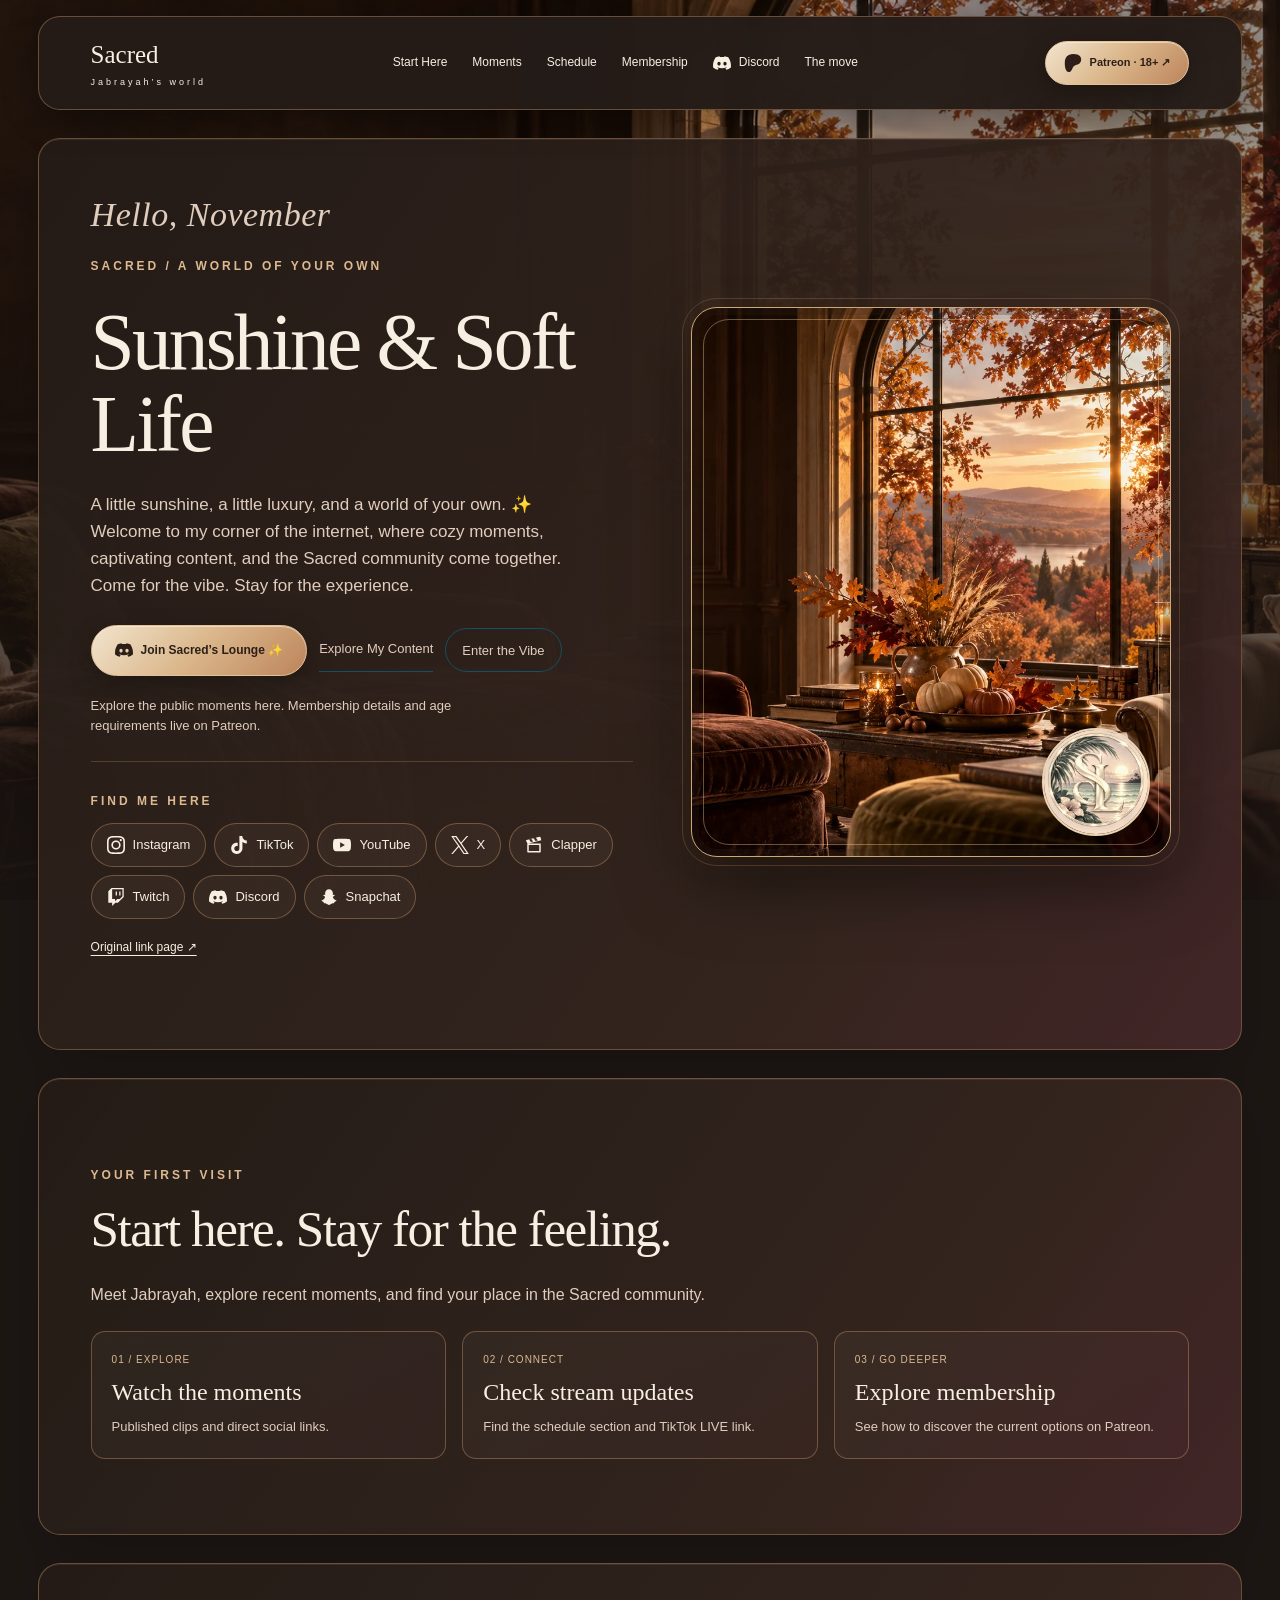
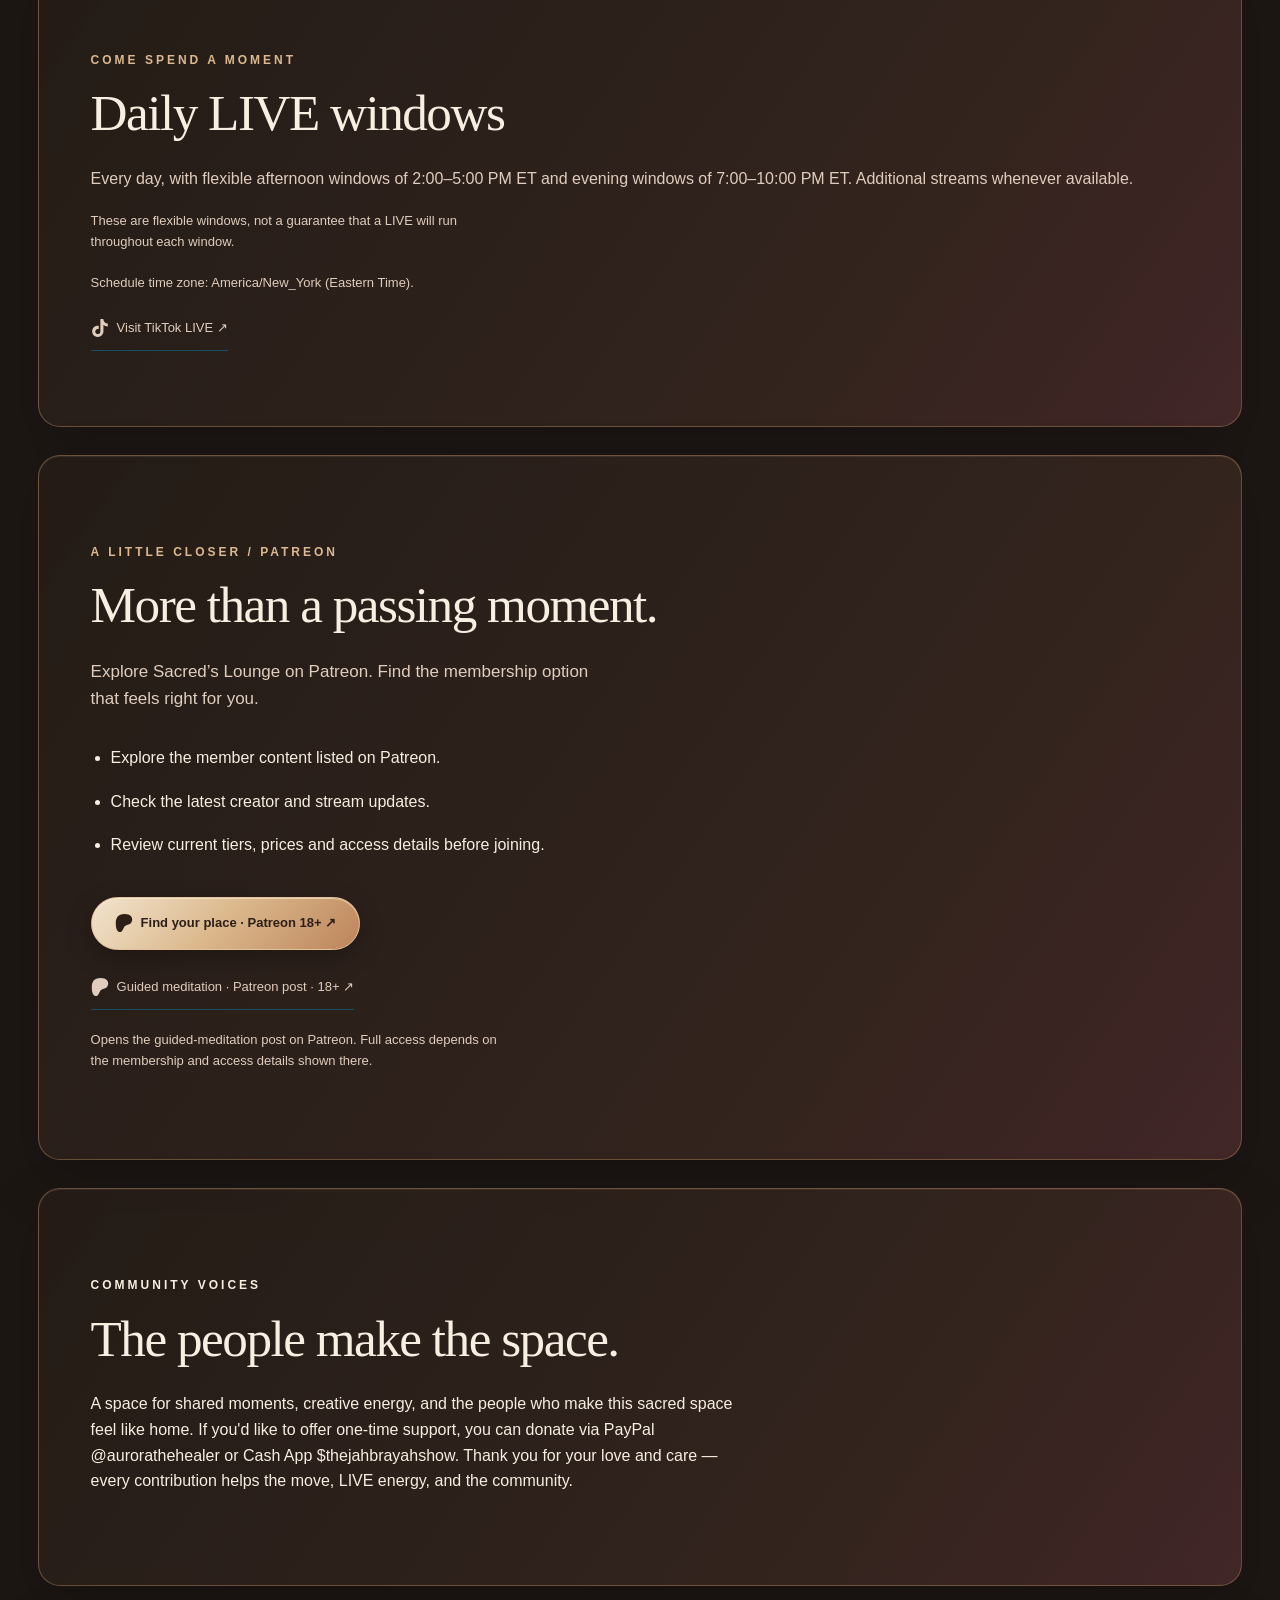
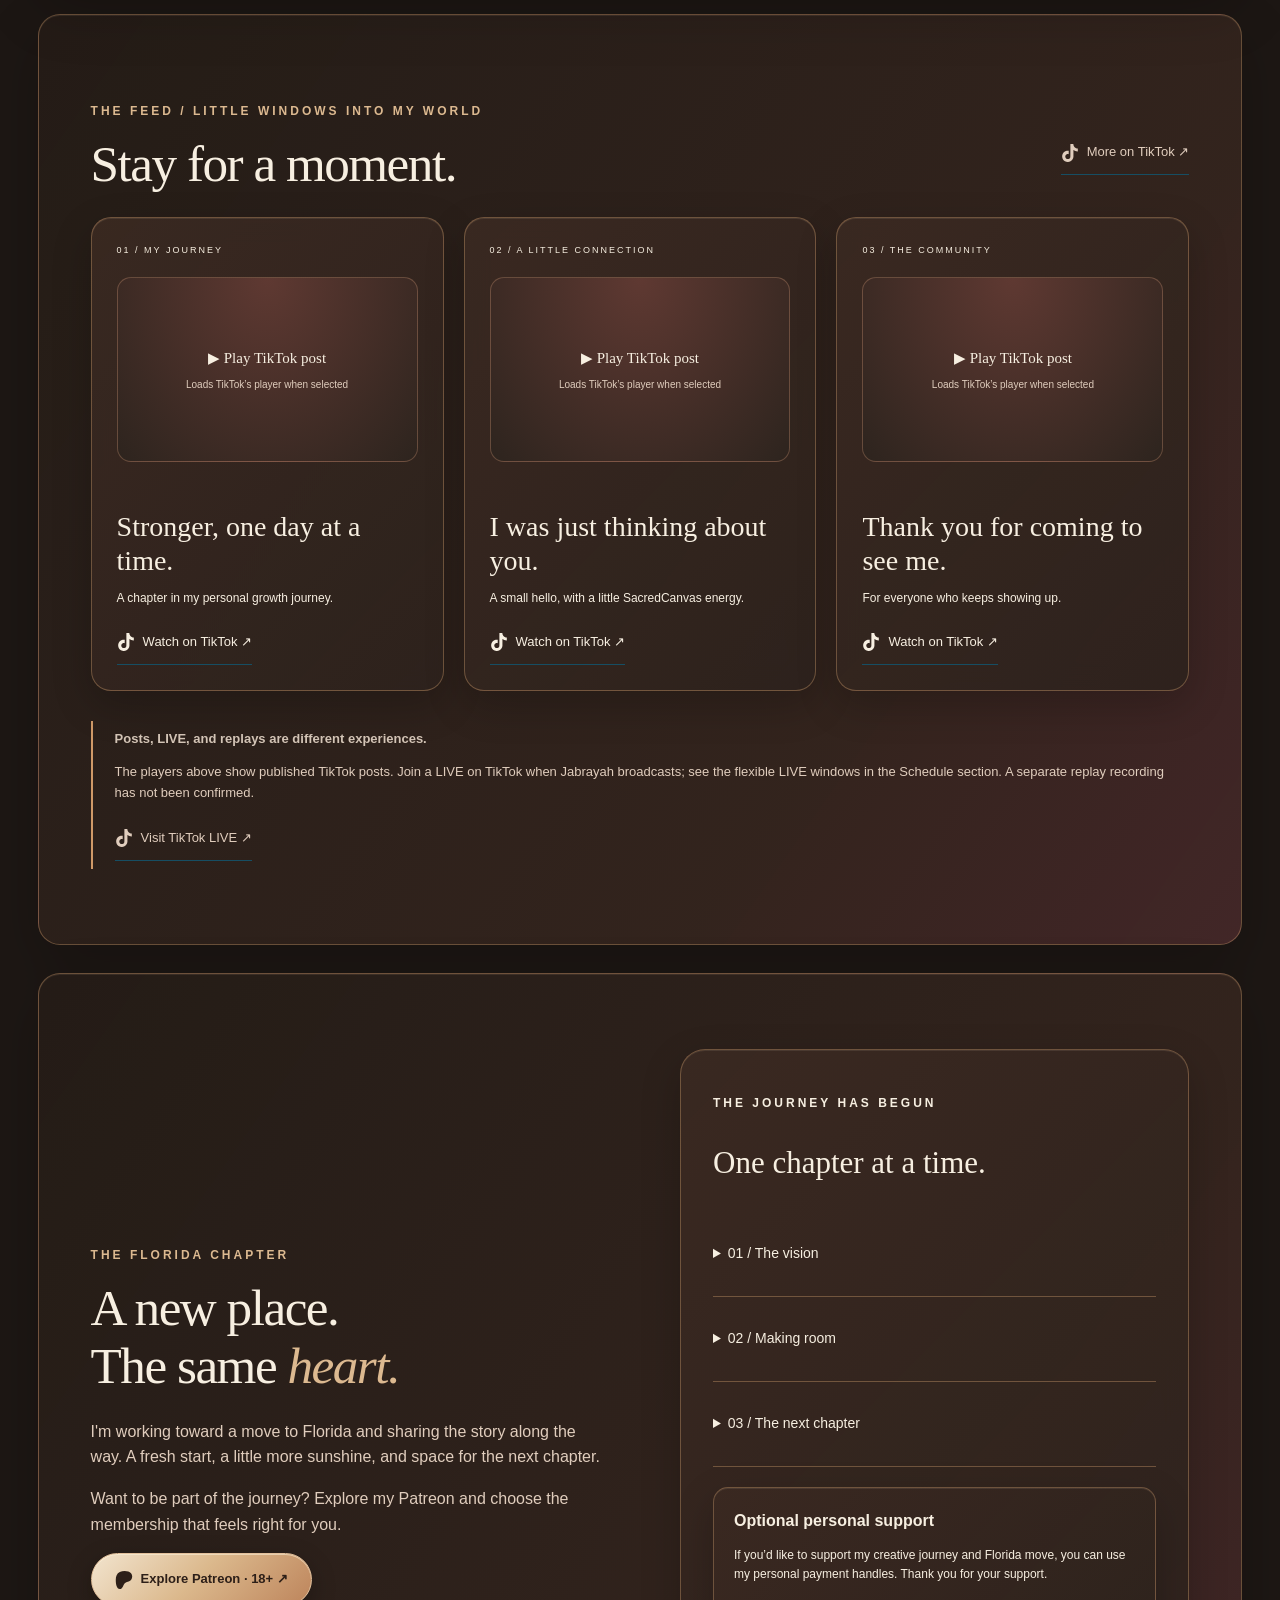
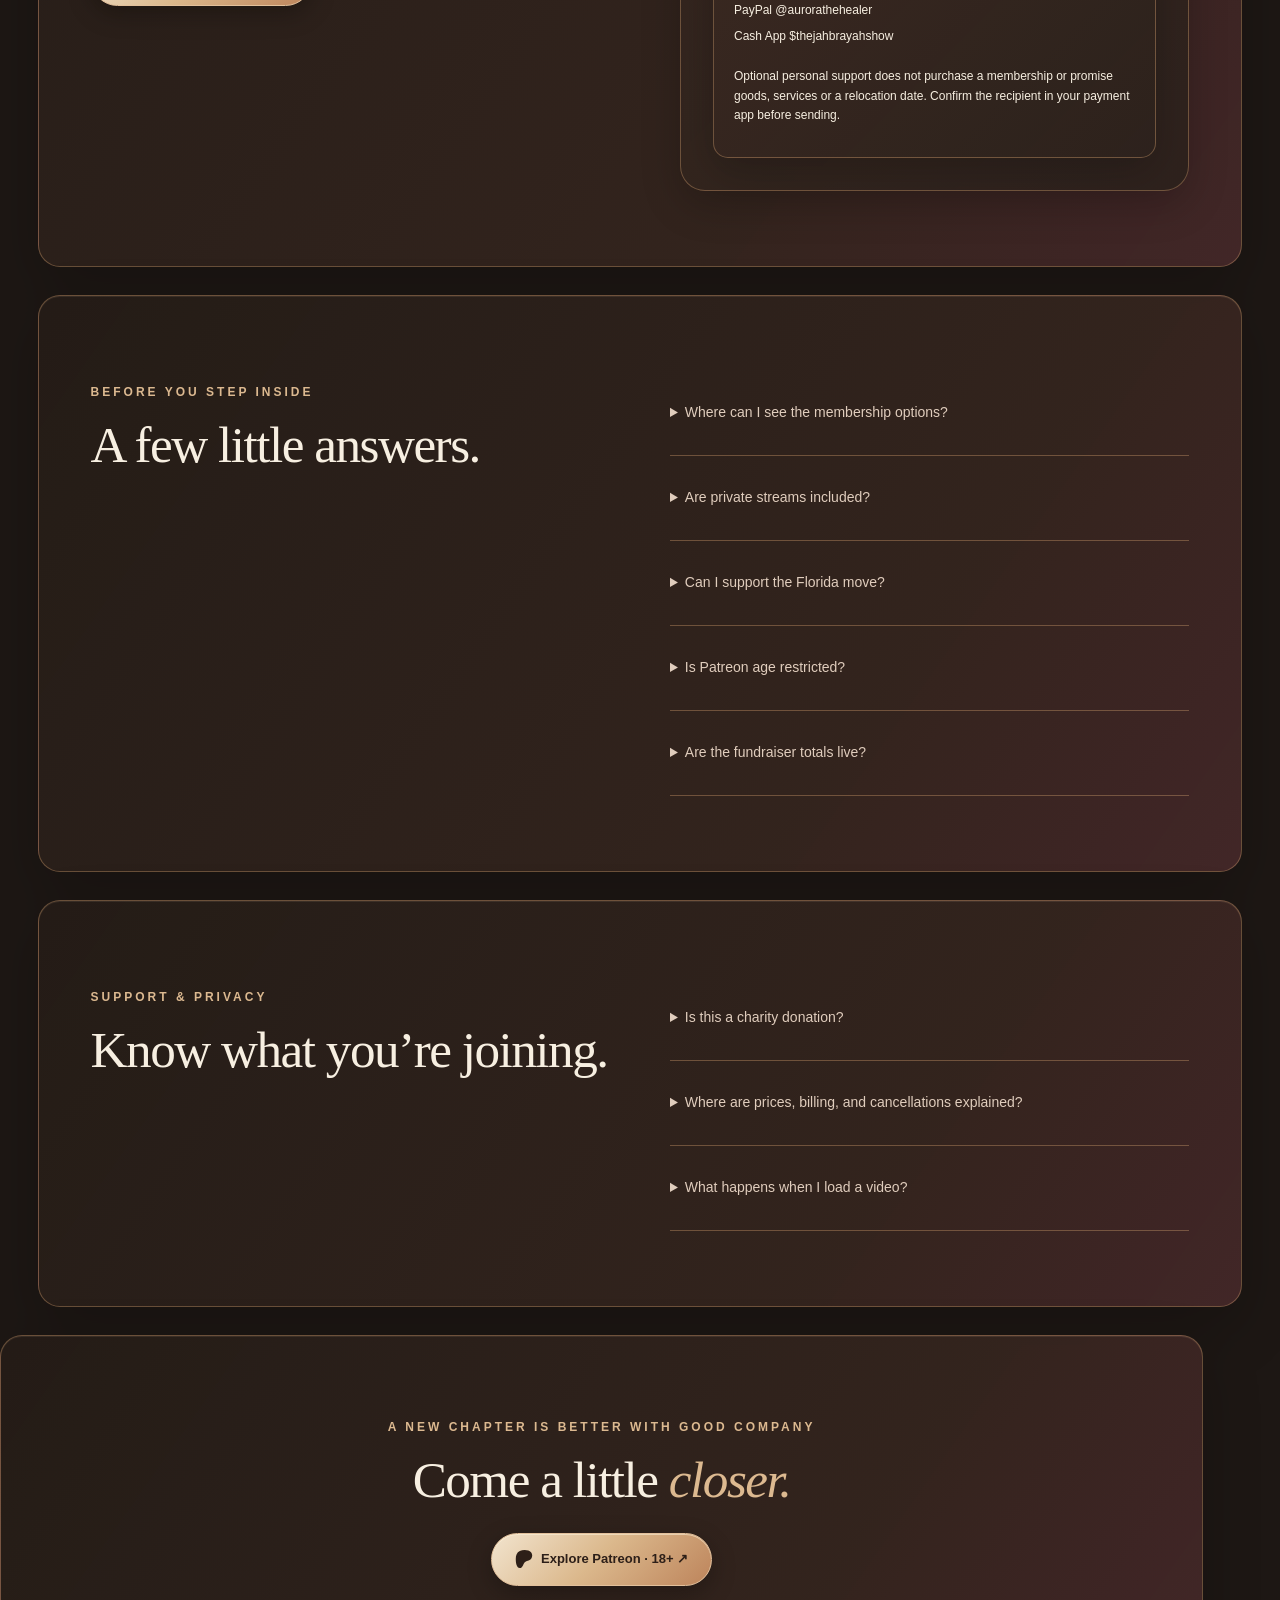
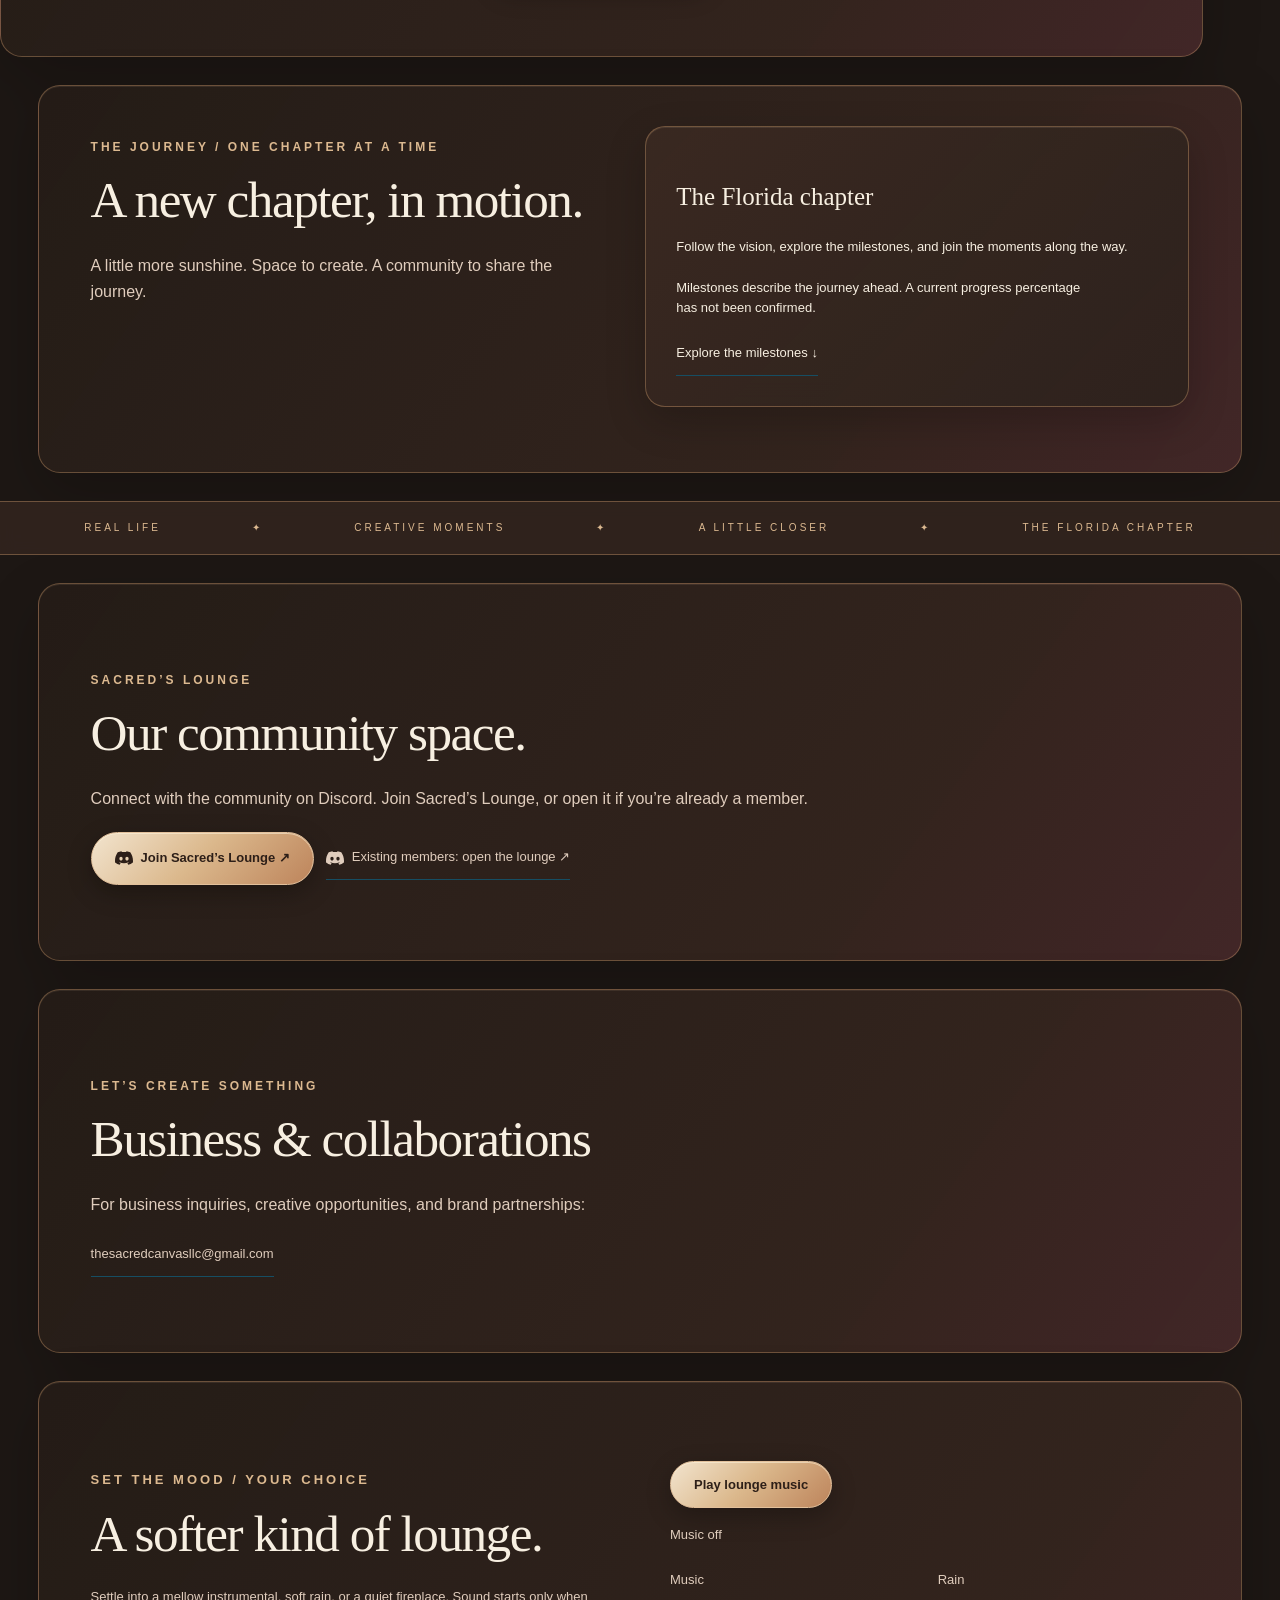
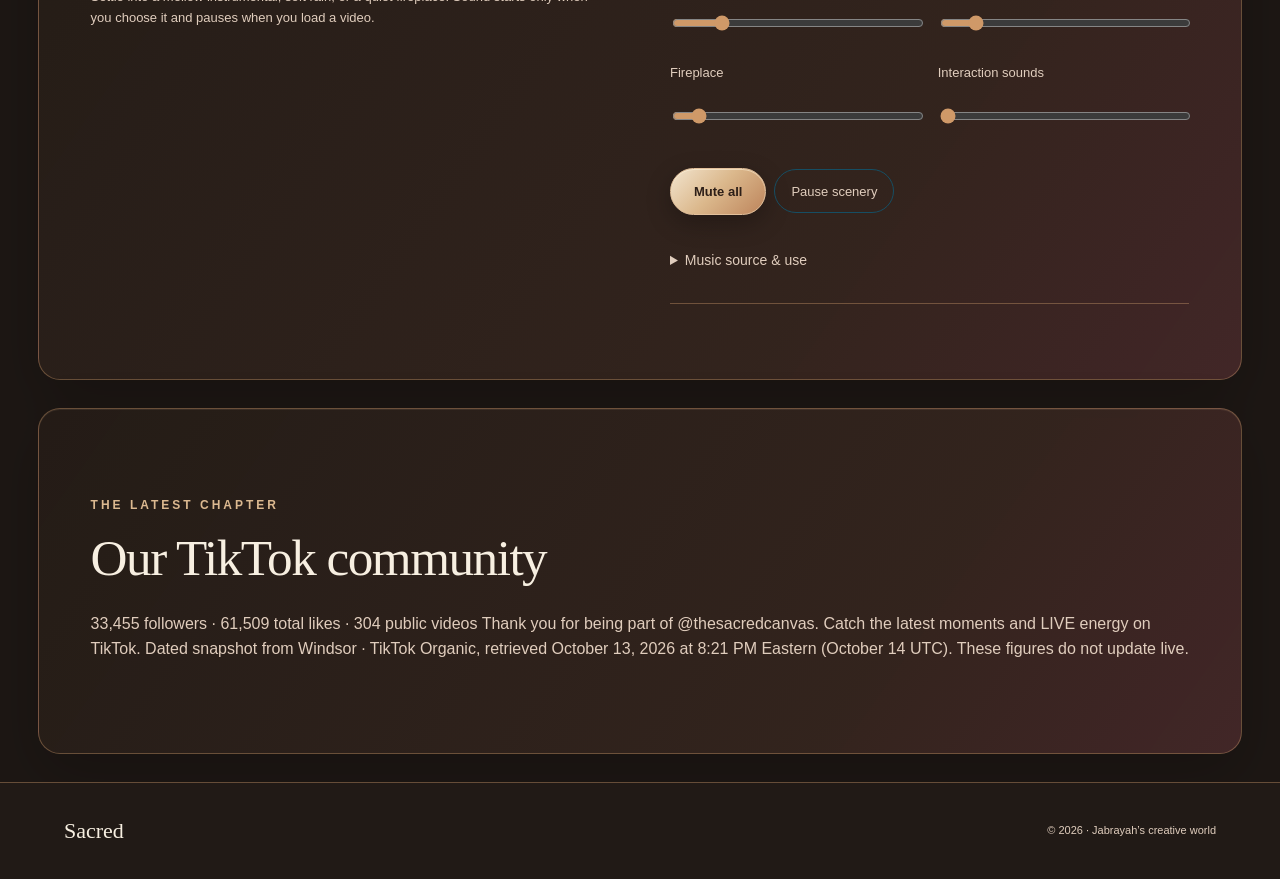
==== commit 36d9f508: "Fix main Sacred’s Lounge button to open the Discord invite" ====
--- a/index.html
+++ b/index.html
@@ -3,7 +3,7 @@
 <header class="newcomer-header"><a class="brand" href="#home">Sacred<span>Jabrayah’s world</span></a><nav class="newcomer-nav" aria-label="Explore SacredCanvas"><a href="#start-here">Start Here</a><a href="#moments">Moments</a><a href="#schedule">Schedule</a><a href="#membership">Membership</a><a href="#discord" class="platform-link"><svg class="platform-icon" aria-hidden="true" focusable="false"><use href="./social-icons.svg#icon-discord"></use></svg>Discord</a><a href="#florida">The move</a></nav><a class="button small platform-link" href="https://www.patreon.com/TheSacredCanvas" target="_blank" rel="noopener noreferrer"><svg class="platform-icon" aria-hidden="true" focusable="false"><use href="./social-icons.svg#icon-patreon"></use></svg>Patreon · 18+ ↗</a></header>
 <main id="main-content" tabindex="-1"><section class="hero" id="home"><div><p class="seasonal-kicker">Hello, November</p><p class="eyebrow">SACRED / A WORLD OF YOUR OWN</p><h1>Sunshine &amp; Soft Life</h1><p class="intro">A little sunshine, a little luxury, and a world of your own. ✨ Welcome to my corner of the internet, where cozy moments, captivating content, and the Sacred community come together.
 
-Come for the vibe. Stay for the experience.</p><div class="actions"><a class="button platform-link" href="https://www.patreon.com/TheSacredCanvas" target="_blank" rel="noopener noreferrer"><svg class="platform-icon" aria-hidden="true" focusable="false"><use href="./social-icons.svg#icon-patreon"></use></svg>Join Sacred’s Lounge ✨</a><a class="text-link" href="#moments">Explore My Content</a><button class="text-link" id="enter-vibe" aria-pressed="false">Enter the Vibe</button></div><p class="fine">Explore the public moments here. Membership details and age requirements live on Patreon.</p><div class="social-follow"><p class="eyebrow">FIND ME HERE</p><nav class="social-links" aria-label="Follow Jabrayah"><a href="https://www.instagram.com/thesacredcanvas_/" target="_blank" rel="noopener noreferrer" class="platform-link"><svg class="platform-icon" aria-hidden="true" focusable="false"><use href="./social-icons.svg#icon-instagram"></use></svg>Instagram</a><a href="https://www.tiktok.com/@thesacredcanvas" target="_blank" rel="noopener noreferrer" class="platform-link"><svg class="platform-icon" aria-hidden="true" focusable="false"><use href="./social-icons.svg#icon-tiktok"></use></svg>TikTok</a><a href="https://www.youtube.com/channel/UCDf4sZveR_Ykks7nnIeMqeQ" target="_blank" rel="noopener noreferrer" class="platform-link"><svg class="platform-icon" aria-hidden="true" focusable="false"><use href="./social-icons.svg#icon-youtube"></use></svg>YouTube</a><a href="https://x.com/Thesacredcanvas" target="_blank" rel="noopener noreferrer" class="platform-link"><svg class="platform-icon" aria-hidden="true" focusable="false"><use href="./social-icons.svg#icon-x"></use></svg>X</a><a href="https://www.clapperapp.com/Thesacredcanvas" target="_blank" rel="noopener noreferrer" class="platform-link"><svg class="platform-icon" aria-hidden="true" focusable="false"><use href="./social-icons.svg#icon-clapper"></use></svg>Clapper</a><a href="https://www.twitch.tv/thesacredcanvas" target="_blank" rel="noopener noreferrer" class="platform-link"><svg class="platform-icon" aria-hidden="true" focusable="false"><use href="./social-icons.svg#icon-twitch"></use></svg>Twitch</a><a href="https://discord.gg/K2vzdx55bA" target="_blank" rel="noopener noreferrer" class="platform-link"><svg class="platform-icon" aria-hidden="true" focusable="false"><use href="./social-icons.svg#icon-discord"></use></svg>Discord</a><a href="https://share.snapchat.com/m/37dEfDNMQDWS2mTUNMOzEAGhj-gXy3hzi-bH6WhMf8c?xp_id=3&amp;share_id=7evREc7UTxyfyNRKDn3LAA&amp;locale=en_US" target="_blank" rel="noopener noreferrer" class="platform-link"><svg class="platform-icon" aria-hidden="true" focusable="false"><use href="./social-icons.svg#icon-snapchat"></use></svg>Snapchat</a></nav><a class="social-link-page" href="https://msha.ke/thesacredcanvas/" target="_blank" rel="noopener noreferrer">Original link page ↗</a></div></div><div class="hero-art logo-art"><img src="./lounge-logo.png" alt="Sacred’s Lounge SL monogram framed by palm trees, turquoise water and a pink sunset"></div></section>
+Come for the vibe. Stay for the experience.</p><div class="actions"><a class="button platform-link" href="https://discord.gg/K2vzdx55bA" target="_blank" rel="noopener noreferrer"><svg class="platform-icon" aria-hidden="true" focusable="false"><use href="./social-icons.svg#icon-discord"></use></svg>Join Sacred’s Lounge ✨</a><a class="text-link" href="#moments">Explore My Content</a><button class="text-link" id="enter-vibe" aria-pressed="false">Enter the Vibe</button></div><p class="fine">Explore the public moments here. Membership details and age requirements live on Patreon.</p><div class="social-follow"><p class="eyebrow">FIND ME HERE</p><nav class="social-links" aria-label="Follow Jabrayah"><a href="https://www.instagram.com/thesacredcanvas_/" target="_blank" rel="noopener noreferrer" class="platform-link"><svg class="platform-icon" aria-hidden="true" focusable="false"><use href="./social-icons.svg#icon-instagram"></use></svg>Instagram</a><a href="https://www.tiktok.com/@thesacredcanvas" target="_blank" rel="noopener noreferrer" class="platform-link"><svg class="platform-icon" aria-hidden="true" focusable="false"><use href="./social-icons.svg#icon-tiktok"></use></svg>TikTok</a><a href="https://www.youtube.com/channel/UCDf4sZveR_Ykks7nnIeMqeQ" target="_blank" rel="noopener noreferrer" class="platform-link"><svg class="platform-icon" aria-hidden="true" focusable="false"><use href="./social-icons.svg#icon-youtube"></use></svg>YouTube</a><a href="https://x.com/Thesacredcanvas" target="_blank" rel="noopener noreferrer" class="platform-link"><svg class="platform-icon" aria-hidden="true" focusable="false"><use href="./social-icons.svg#icon-x"></use></svg>X</a><a href="https://www.clapperapp.com/Thesacredcanvas" target="_blank" rel="noopener noreferrer" class="platform-link"><svg class="platform-icon" aria-hidden="true" focusable="false"><use href="./social-icons.svg#icon-clapper"></use></svg>Clapper</a><a href="https://www.twitch.tv/thesacredcanvas" target="_blank" rel="noopener noreferrer" class="platform-link"><svg class="platform-icon" aria-hidden="true" focusable="false"><use href="./social-icons.svg#icon-twitch"></use></svg>Twitch</a><a href="https://discord.gg/K2vzdx55bA" target="_blank" rel="noopener noreferrer" class="platform-link"><svg class="platform-icon" aria-hidden="true" focusable="false"><use href="./social-icons.svg#icon-discord"></use></svg>Discord</a><a href="https://share.snapchat.com/m/37dEfDNMQDWS2mTUNMOzEAGhj-gXy3hzi-bH6WhMf8c?xp_id=3&amp;share_id=7evREc7UTxyfyNRKDn3LAA&amp;locale=en_US" target="_blank" rel="noopener noreferrer" class="platform-link"><svg class="platform-icon" aria-hidden="true" focusable="false"><use href="./social-icons.svg#icon-snapchat"></use></svg>Snapchat</a></nav><a class="social-link-page" href="https://msha.ke/thesacredcanvas/" target="_blank" rel="noopener noreferrer">Original link page ↗</a></div></div><div class="hero-art logo-art"><img src="./lounge-logo.png" alt="Sacred’s Lounge SL monogram framed by palm trees, turquoise water and a pink sunset"></div></section>
 <section class="section newcomer-guide" id="start-here" aria-labelledby="start-here-title"><p class="eyebrow">YOUR FIRST VISIT</p><h2 id="start-here-title">Start here. Stay for the feeling.</h2><p>Meet Jabrayah, explore recent moments, and find your place in the Sacred community.</p><nav class="newcomer-paths" aria-label="Start here"><a href="#moments"><span>01 / EXPLORE</span><strong>Watch the moments</strong><small>Published clips and direct social links.</small></a><a href="#schedule"><span>02 / CONNECT</span><strong>Check stream updates</strong><small>Find the schedule section and TikTok LIVE link.</small></a><a href="#membership"><span>03 / GO DEEPER</span><strong>Explore membership</strong><small>See how to discover the current options on Patreon.</small></a></nav></section>
 <section class="section schedule" id="schedule"><p class="eyebrow">COME SPEND A MOMENT</p><h2>Daily LIVE windows</h2><p>Every day, with flexible afternoon windows of 2:00–5:00 PM ET and evening windows of 7:00–10:00 PM ET. Additional streams whenever available.</p><p class="fine">These are flexible windows, not a guarantee that a LIVE will run throughout each window.</p><p class="fine">Schedule time zone: America/New_York (Eastern Time).</p><a class="text-link platform-link" href="https://www.tiktok.com/@thesacredcanvas/live" target="_blank" rel="noopener noreferrer"><svg class="platform-icon" aria-hidden="true" focusable="false"><use href="./social-icons.svg#icon-tiktok"></use></svg>Visit TikTok LIVE ↗</a></section>
 <section class="section membership" id="membership"><p class="eyebrow">A LITTLE CLOSER / PATREON</p><h2>More than a passing moment.</h2><p class="intro">Explore Sacred’s Lounge on Patreon. Find the membership option that feels right for you.</p><ul class="membership-summary"><li>Explore the member content listed on Patreon.</li><li>Check the latest creator and stream updates.</li><li>Review current tiers, prices and access details before joining.</li></ul><a class="button platform-link" href="https://www.patreon.com/TheSacredCanvas" target="_blank" rel="noopener noreferrer"><svg class="platform-icon" aria-hidden="true" focusable="false"><use href="./social-icons.svg#icon-patreon"></use></svg>Find your place · Patreon 18+ ↗</a><p><a class="text-link platform-link" href="https://www.patreon.com/Thesacredcanvas/posts/158330175" target="_blank" rel="noopener noreferrer"><svg class="platform-icon" aria-hidden="true" focusable="false"><use href="./social-icons.svg#icon-patreon"></use></svg>Guided meditation · Patreon post · 18+ ↗</a></p><p class="fine">Opens the guided-meditation post on Patreon. Full access depends on the membership and access details shown there.</p></section>
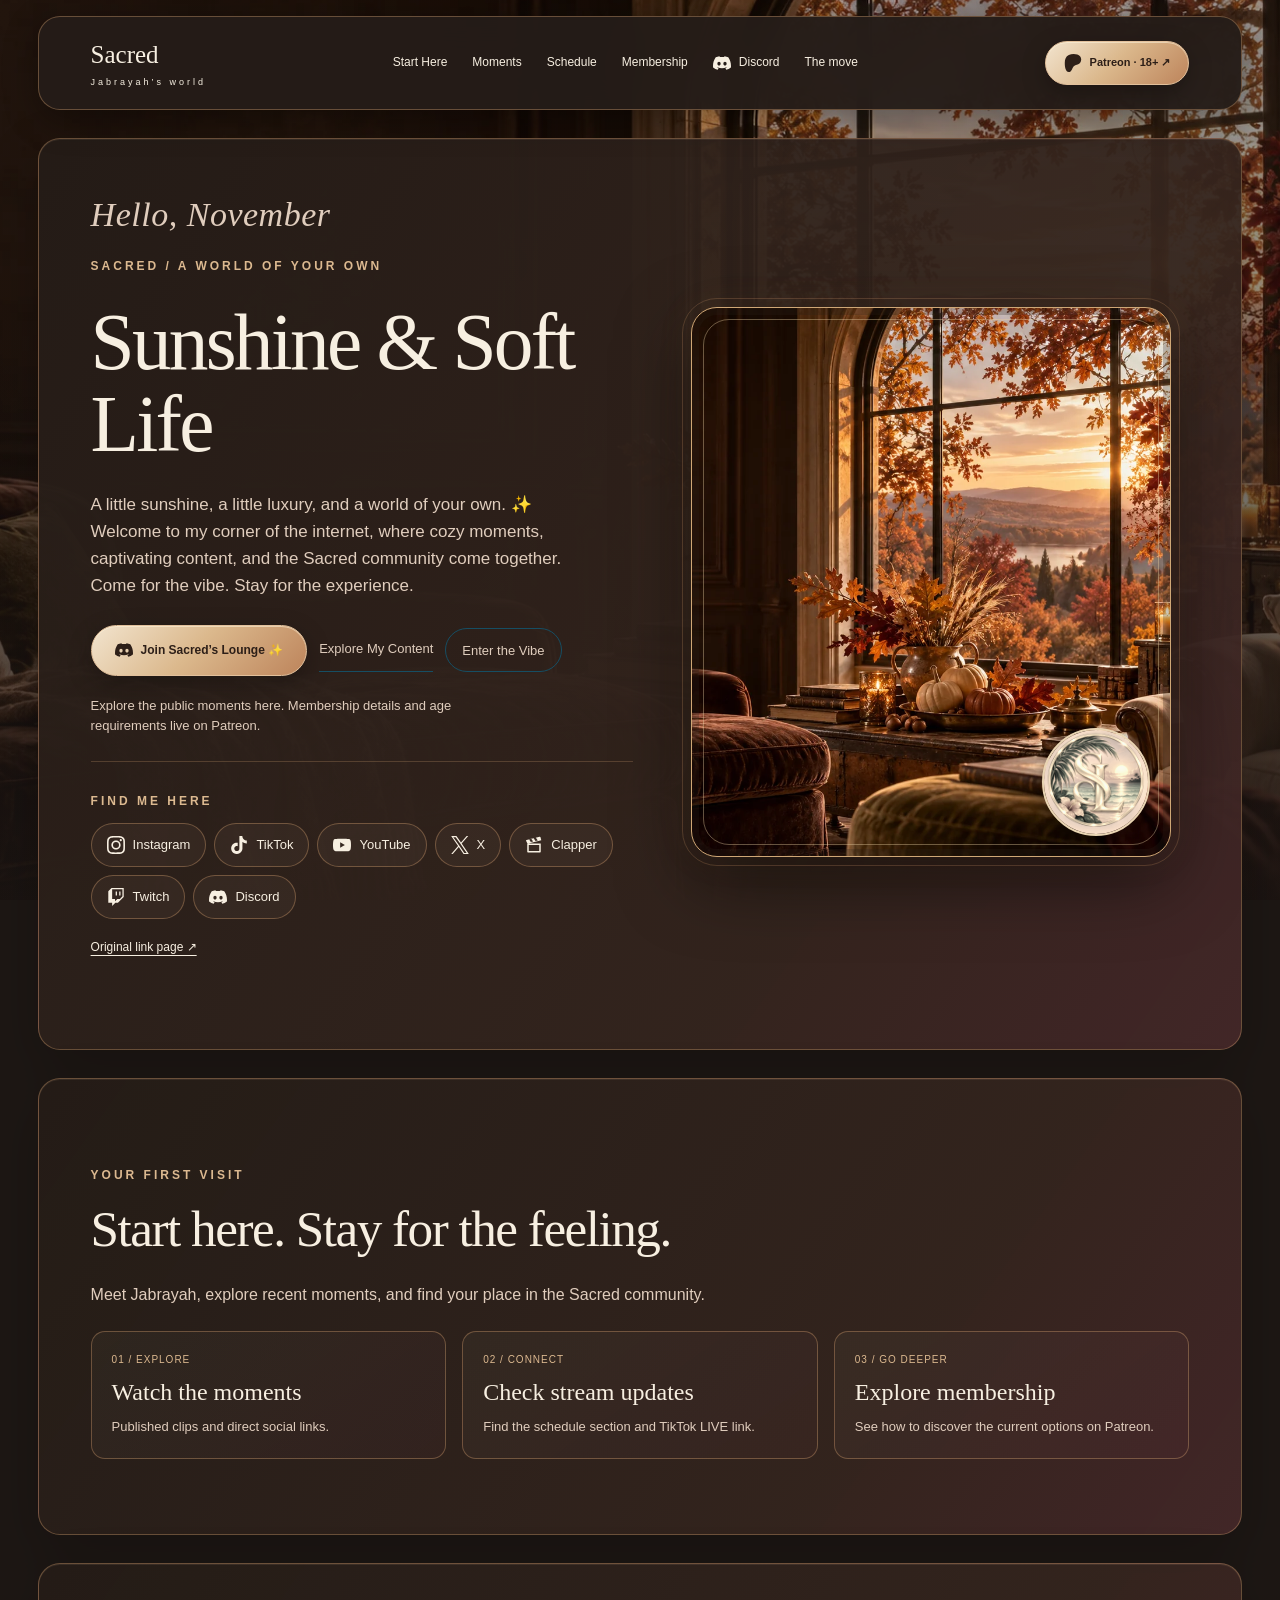
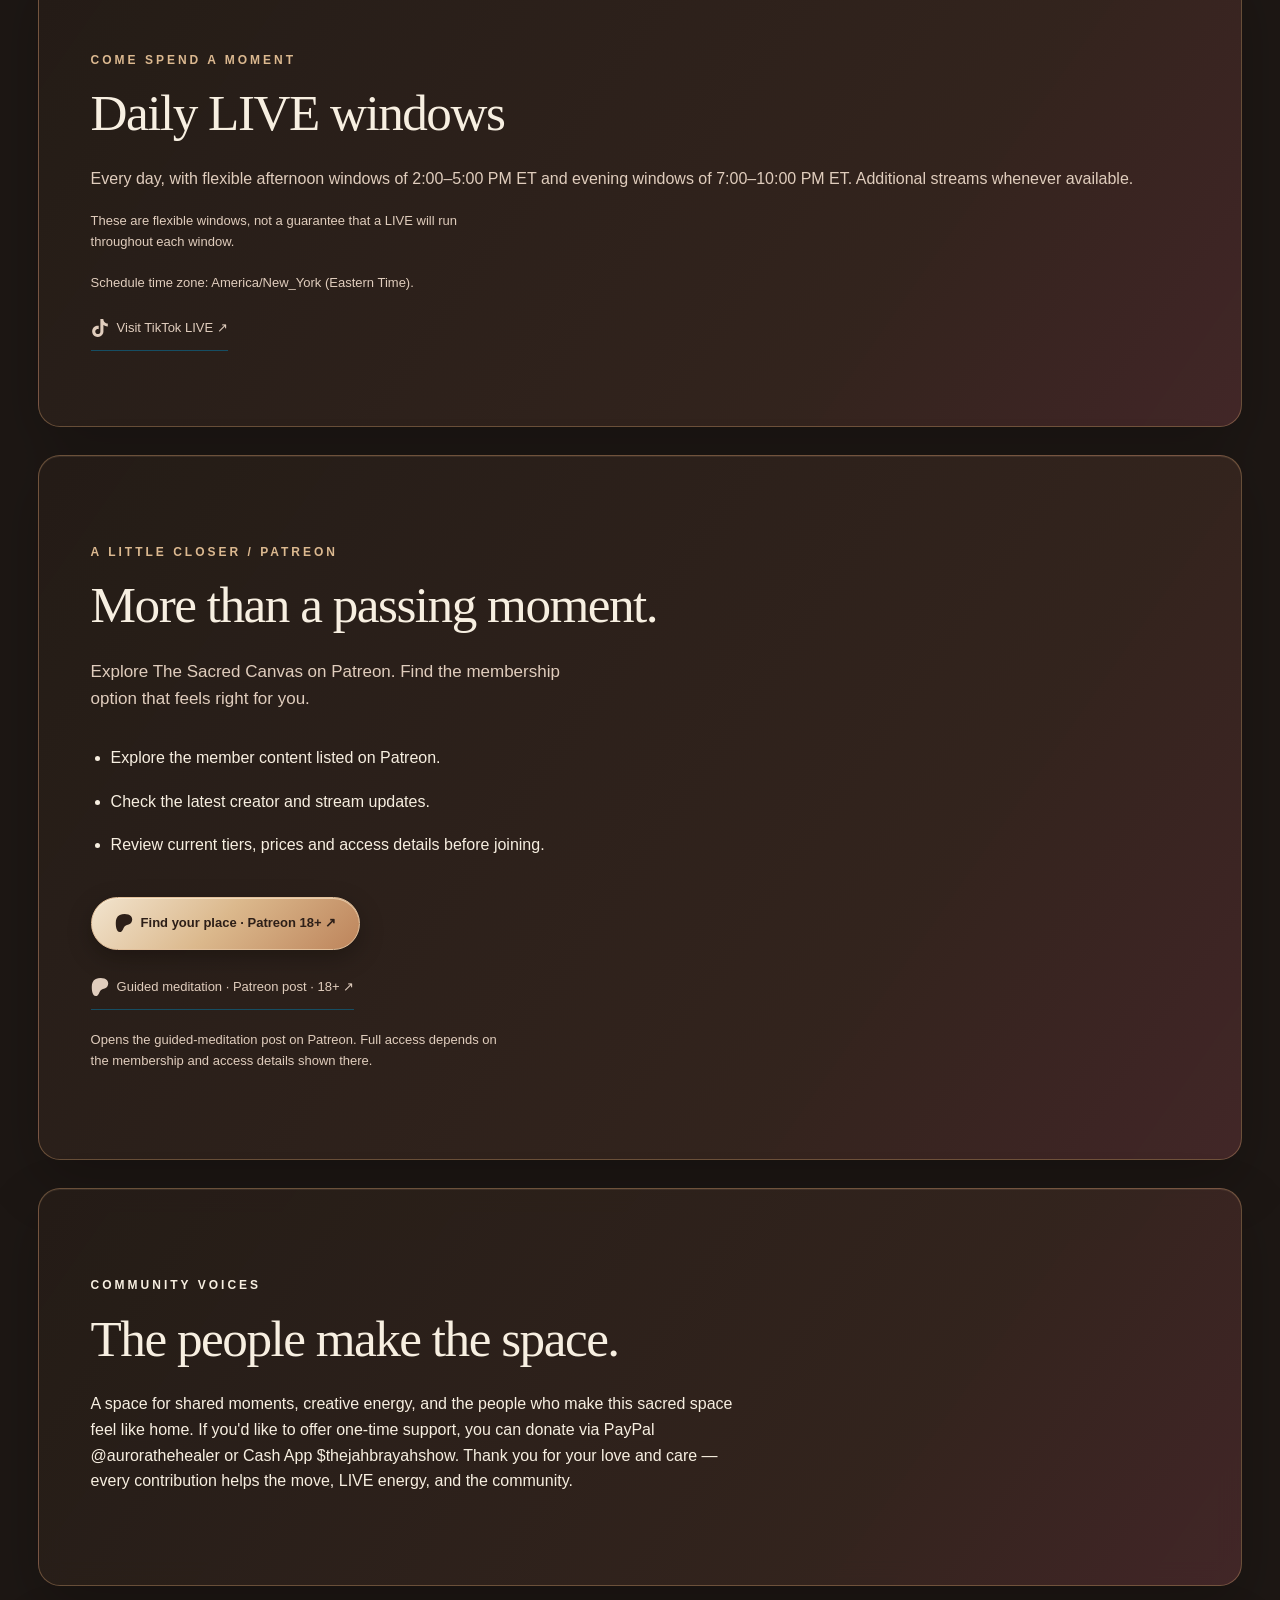
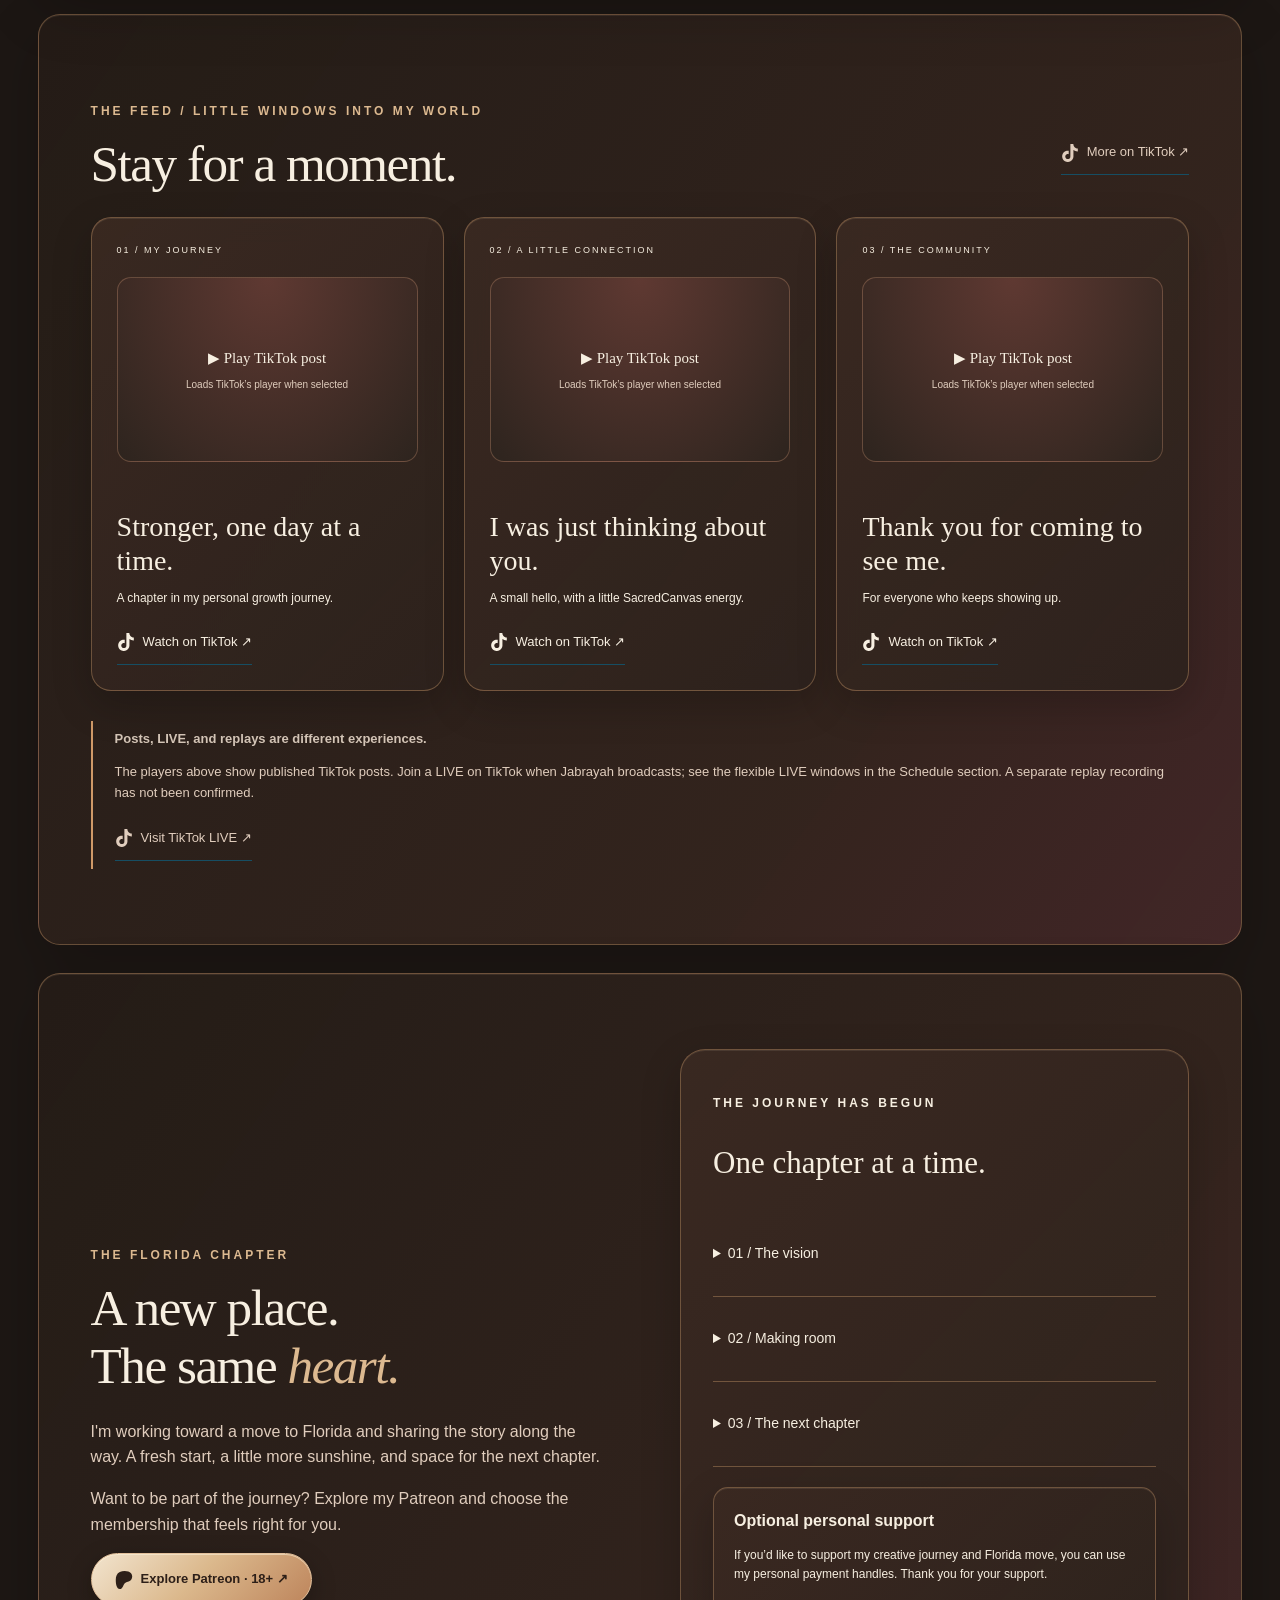
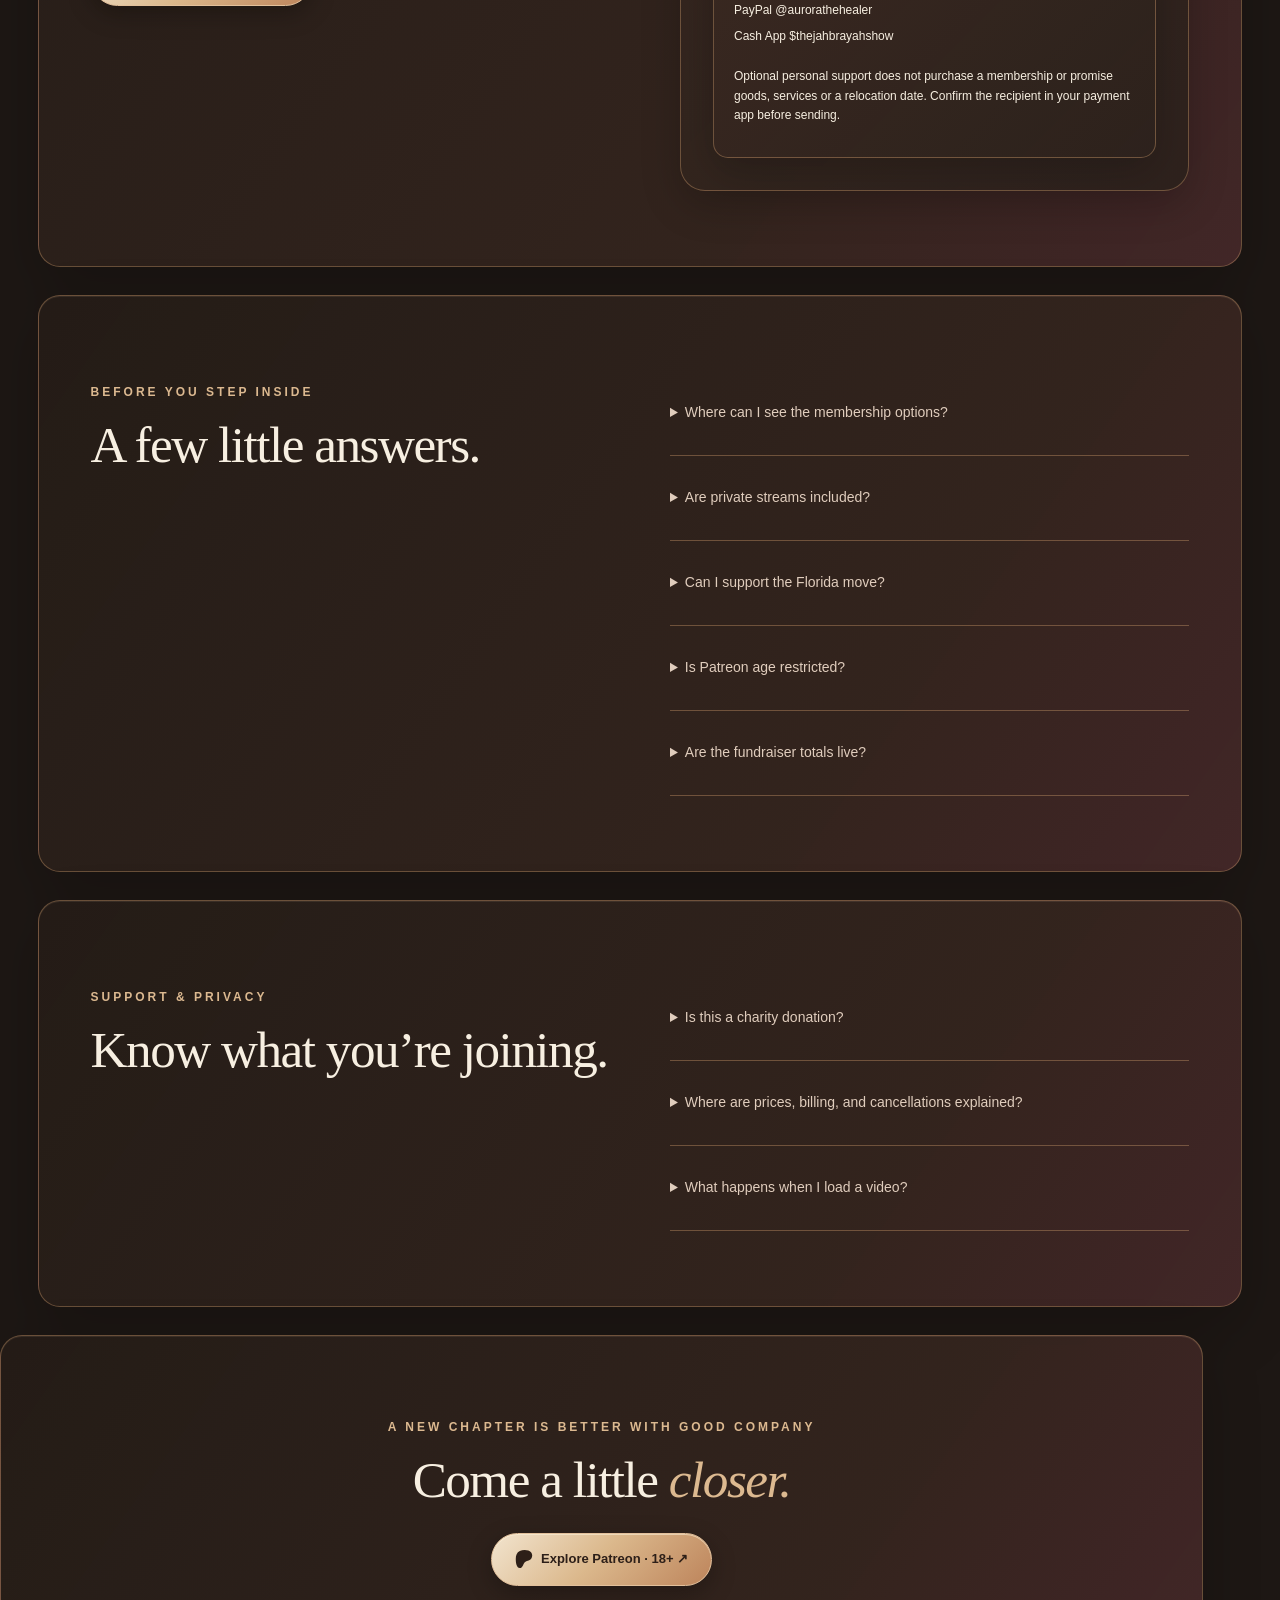
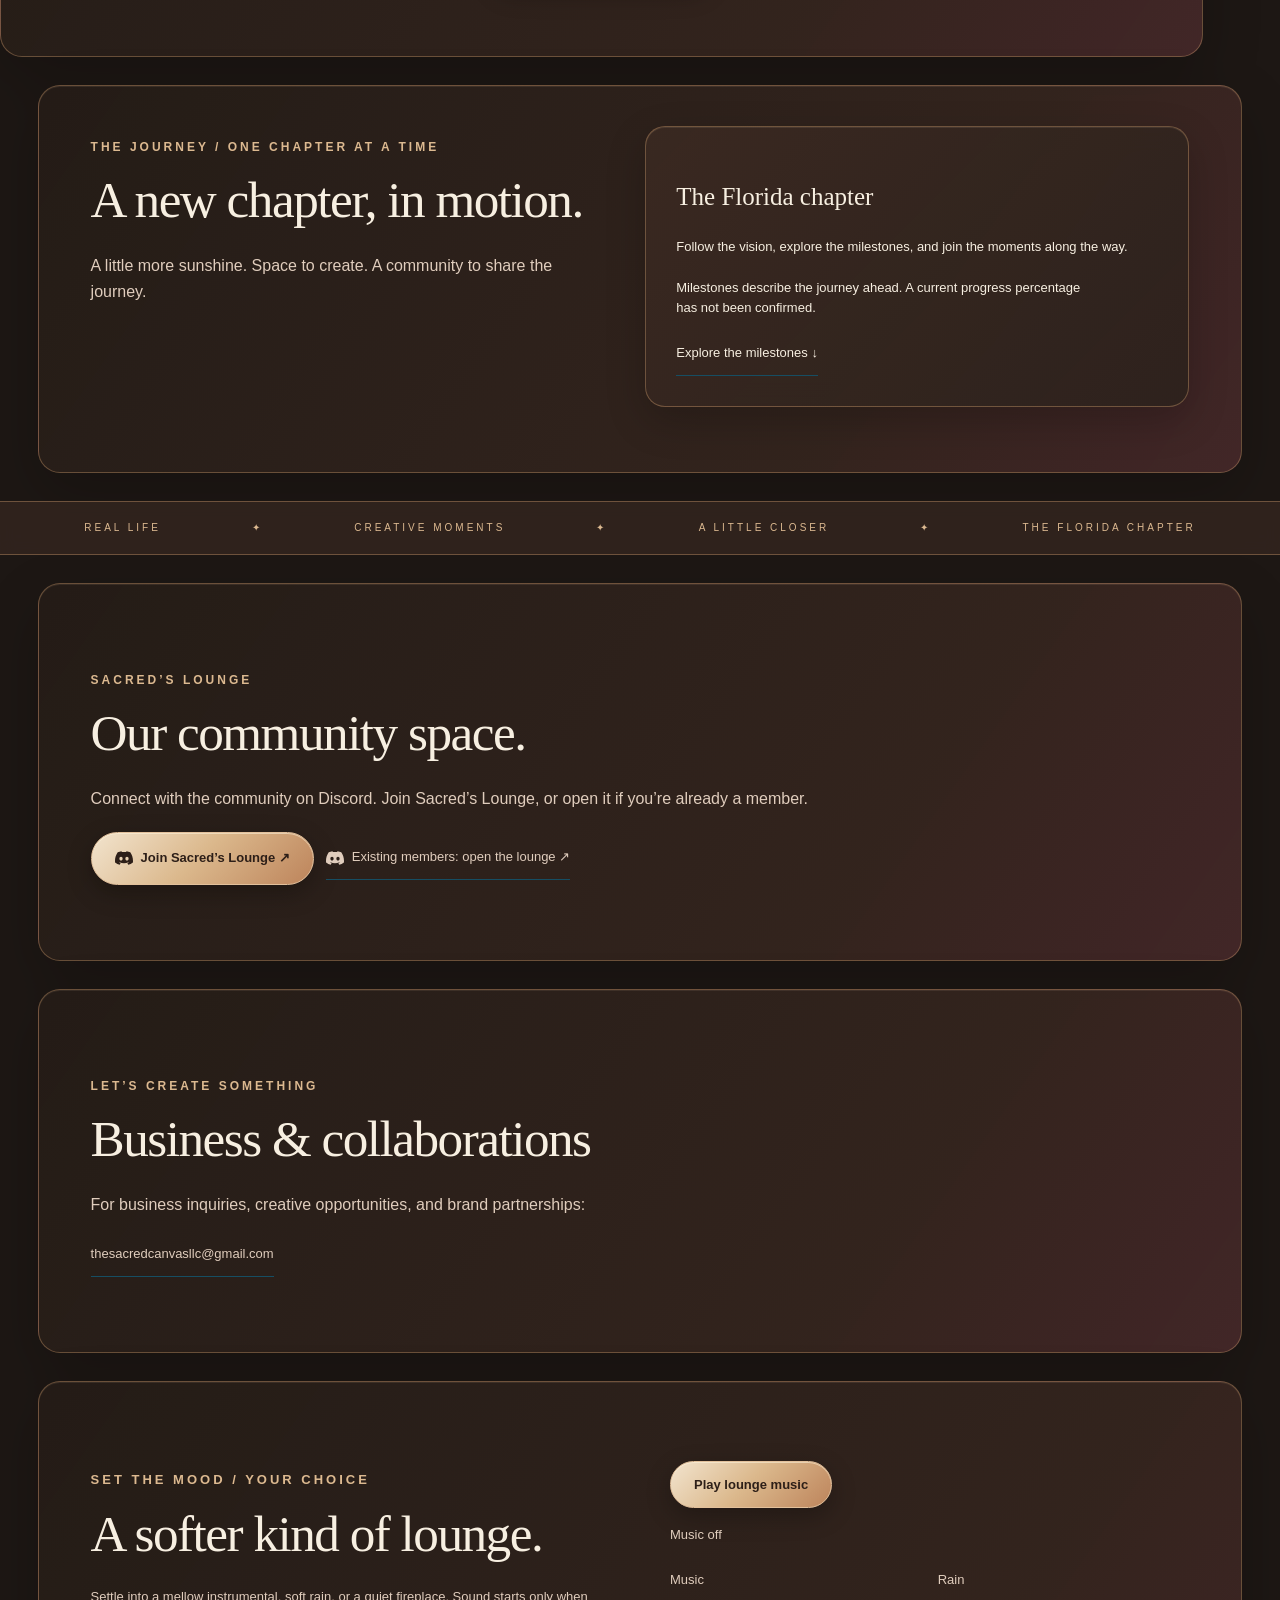
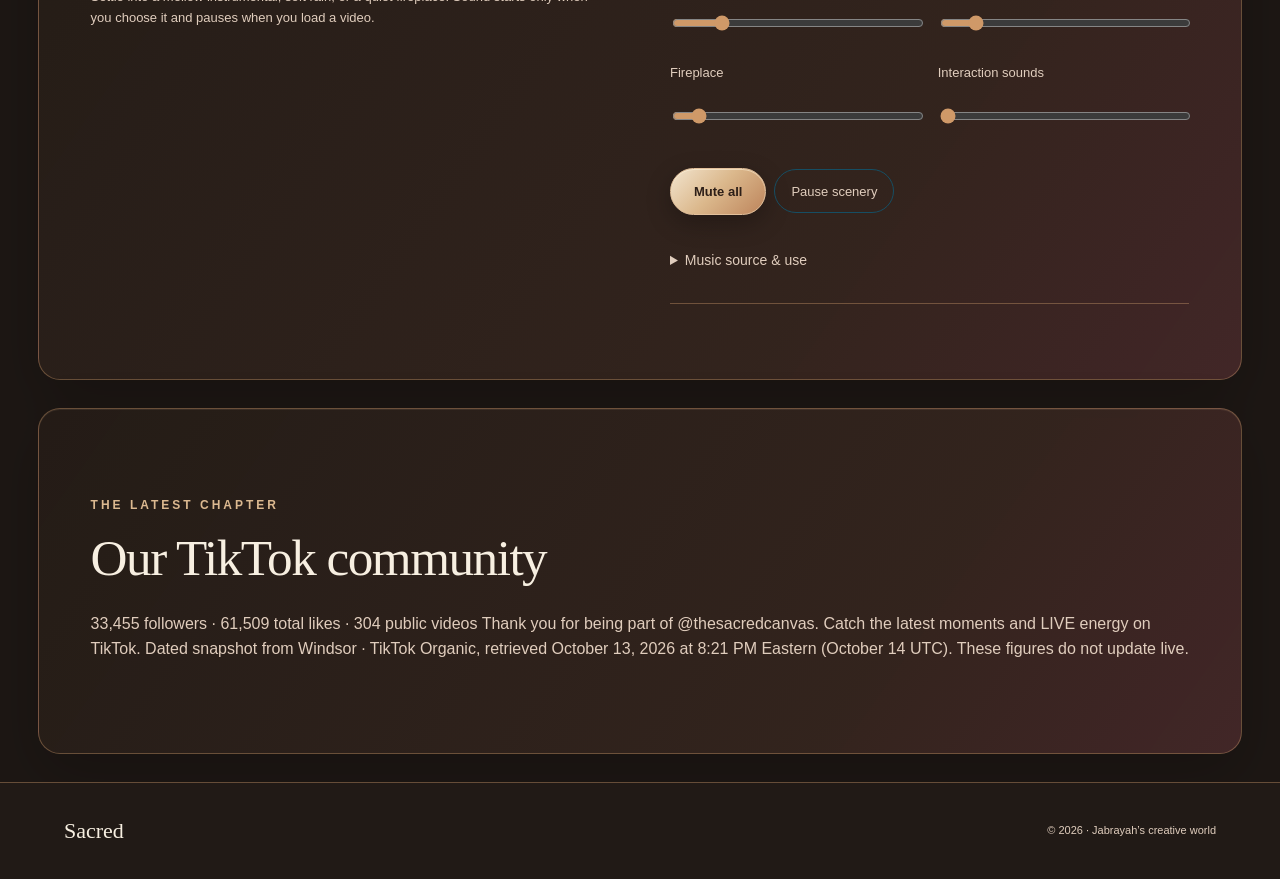
==== commit 8b281217: "Repair Sacred Canvas social links and optimize the logo" ====
--- a/index.html
+++ b/index.html
@@ -3,10 +3,10 @@
 <header class="newcomer-header"><a class="brand" href="#home">Sacred<span>Jabrayah’s world</span></a><nav class="newcomer-nav" aria-label="Explore SacredCanvas"><a href="#start-here">Start Here</a><a href="#moments">Moments</a><a href="#schedule">Schedule</a><a href="#membership">Membership</a><a href="#discord" class="platform-link"><svg class="platform-icon" aria-hidden="true" focusable="false"><use href="./social-icons.svg#icon-discord"></use></svg>Discord</a><a href="#florida">The move</a></nav><a class="button small platform-link" href="https://www.patreon.com/TheSacredCanvas" target="_blank" rel="noopener noreferrer"><svg class="platform-icon" aria-hidden="true" focusable="false"><use href="./social-icons.svg#icon-patreon"></use></svg>Patreon · 18+ ↗</a></header>
 <main id="main-content" tabindex="-1"><section class="hero" id="home"><div><p class="seasonal-kicker">Hello, November</p><p class="eyebrow">SACRED / A WORLD OF YOUR OWN</p><h1>Sunshine &amp; Soft Life</h1><p class="intro">A little sunshine, a little luxury, and a world of your own. ✨ Welcome to my corner of the internet, where cozy moments, captivating content, and the Sacred community come together.
 
-Come for the vibe. Stay for the experience.</p><div class="actions"><a class="button platform-link" href="https://discord.gg/K2vzdx55bA" target="_blank" rel="noopener noreferrer"><svg class="platform-icon" aria-hidden="true" focusable="false"><use href="./social-icons.svg#icon-discord"></use></svg>Join Sacred’s Lounge ✨</a><a class="text-link" href="#moments">Explore My Content</a><button class="text-link" id="enter-vibe" aria-pressed="false">Enter the Vibe</button></div><p class="fine">Explore the public moments here. Membership details and age requirements live on Patreon.</p><div class="social-follow"><p class="eyebrow">FIND ME HERE</p><nav class="social-links" aria-label="Follow Jabrayah"><a href="https://www.instagram.com/thesacredcanvas_/" target="_blank" rel="noopener noreferrer" class="platform-link"><svg class="platform-icon" aria-hidden="true" focusable="false"><use href="./social-icons.svg#icon-instagram"></use></svg>Instagram</a><a href="https://www.tiktok.com/@thesacredcanvas" target="_blank" rel="noopener noreferrer" class="platform-link"><svg class="platform-icon" aria-hidden="true" focusable="false"><use href="./social-icons.svg#icon-tiktok"></use></svg>TikTok</a><a href="https://www.youtube.com/channel/UCDf4sZveR_Ykks7nnIeMqeQ" target="_blank" rel="noopener noreferrer" class="platform-link"><svg class="platform-icon" aria-hidden="true" focusable="false"><use href="./social-icons.svg#icon-youtube"></use></svg>YouTube</a><a href="https://x.com/Thesacredcanvas" target="_blank" rel="noopener noreferrer" class="platform-link"><svg class="platform-icon" aria-hidden="true" focusable="false"><use href="./social-icons.svg#icon-x"></use></svg>X</a><a href="https://www.clapperapp.com/Thesacredcanvas" target="_blank" rel="noopener noreferrer" class="platform-link"><svg class="platform-icon" aria-hidden="true" focusable="false"><use href="./social-icons.svg#icon-clapper"></use></svg>Clapper</a><a href="https://www.twitch.tv/thesacredcanvas" target="_blank" rel="noopener noreferrer" class="platform-link"><svg class="platform-icon" aria-hidden="true" focusable="false"><use href="./social-icons.svg#icon-twitch"></use></svg>Twitch</a><a href="https://discord.gg/K2vzdx55bA" target="_blank" rel="noopener noreferrer" class="platform-link"><svg class="platform-icon" aria-hidden="true" focusable="false"><use href="./social-icons.svg#icon-discord"></use></svg>Discord</a><a href="https://share.snapchat.com/m/37dEfDNMQDWS2mTUNMOzEAGhj-gXy3hzi-bH6WhMf8c?xp_id=3&amp;share_id=7evREc7UTxyfyNRKDn3LAA&amp;locale=en_US" target="_blank" rel="noopener noreferrer" class="platform-link"><svg class="platform-icon" aria-hidden="true" focusable="false"><use href="./social-icons.svg#icon-snapchat"></use></svg>Snapchat</a></nav><a class="social-link-page" href="https://msha.ke/thesacredcanvas/" target="_blank" rel="noopener noreferrer">Original link page ↗</a></div></div><div class="hero-art logo-art"><img src="./lounge-logo.png" alt="Sacred’s Lounge SL monogram framed by palm trees, turquoise water and a pink sunset"></div></section>
+Come for the vibe. Stay for the experience.</p><div class="actions"><a class="button platform-link" href="https://discord.gg/K2vzdx55bA" target="_blank" rel="noopener noreferrer"><svg class="platform-icon" aria-hidden="true" focusable="false"><use href="./social-icons.svg#icon-discord"></use></svg>Join Sacred’s Lounge ✨</a><a class="text-link" href="#moments">Explore My Content</a><button class="text-link" id="enter-vibe" aria-pressed="false">Enter the Vibe</button></div><p class="fine">Explore the public moments here. Membership details and age requirements live on Patreon.</p><div class="social-follow"><p class="eyebrow">FIND ME HERE</p><nav class="social-links" aria-label="Follow Jabrayah"><a href="https://www.instagram.com/thesacredcanvas_/" target="_blank" rel="noopener noreferrer" class="platform-link"><svg class="platform-icon" aria-hidden="true" focusable="false"><use href="./social-icons.svg#icon-instagram"></use></svg>Instagram</a><a href="https://www.tiktok.com/@thesacredcanvas" target="_blank" rel="noopener noreferrer" class="platform-link"><svg class="platform-icon" aria-hidden="true" focusable="false"><use href="./social-icons.svg#icon-tiktok"></use></svg>TikTok</a><a href="https://www.youtube.com/channel/UCDf4sZveR_Ykks7nnIeMqeQ" target="_blank" rel="noopener noreferrer" class="platform-link"><svg class="platform-icon" aria-hidden="true" focusable="false"><use href="./social-icons.svg#icon-youtube"></use></svg>YouTube</a><a href="https://x.com/Thesacredcanvas" target="_blank" rel="noopener noreferrer" class="platform-link"><svg class="platform-icon" aria-hidden="true" focusable="false"><use href="./social-icons.svg#icon-x"></use></svg>X</a><a href="https://www.clapperapp.com/Thesacredcanvas" target="_blank" rel="noopener noreferrer" class="platform-link"><svg class="platform-icon" aria-hidden="true" focusable="false"><use href="./social-icons.svg#icon-clapper"></use></svg>Clapper</a><a href="https://www.twitch.tv/thesacredcanvas" target="_blank" rel="noopener noreferrer" class="platform-link"><svg class="platform-icon" aria-hidden="true" focusable="false"><use href="./social-icons.svg#icon-twitch"></use></svg>Twitch</a><a href="https://discord.gg/K2vzdx55bA" target="_blank" rel="noopener noreferrer" class="platform-link"><svg class="platform-icon" aria-hidden="true" focusable="false"><use href="./social-icons.svg#icon-discord"></use></svg>Discord</a></nav><a class="social-link-page" href="https://msha.ke/thesacredcanvas/" target="_blank" rel="noopener noreferrer">Original link page ↗</a></div></div><div class="hero-art logo-art"><img src="./lounge-logo-920.webp" alt="Sacred’s Lounge SL monogram framed by palm trees, turquoise water and a pink sunset"></div></section>
 <section class="section newcomer-guide" id="start-here" aria-labelledby="start-here-title"><p class="eyebrow">YOUR FIRST VISIT</p><h2 id="start-here-title">Start here. Stay for the feeling.</h2><p>Meet Jabrayah, explore recent moments, and find your place in the Sacred community.</p><nav class="newcomer-paths" aria-label="Start here"><a href="#moments"><span>01 / EXPLORE</span><strong>Watch the moments</strong><small>Published clips and direct social links.</small></a><a href="#schedule"><span>02 / CONNECT</span><strong>Check stream updates</strong><small>Find the schedule section and TikTok LIVE link.</small></a><a href="#membership"><span>03 / GO DEEPER</span><strong>Explore membership</strong><small>See how to discover the current options on Patreon.</small></a></nav></section>
 <section class="section schedule" id="schedule"><p class="eyebrow">COME SPEND A MOMENT</p><h2>Daily LIVE windows</h2><p>Every day, with flexible afternoon windows of 2:00–5:00 PM ET and evening windows of 7:00–10:00 PM ET. Additional streams whenever available.</p><p class="fine">These are flexible windows, not a guarantee that a LIVE will run throughout each window.</p><p class="fine">Schedule time zone: America/New_York (Eastern Time).</p><a class="text-link platform-link" href="https://www.tiktok.com/@thesacredcanvas/live" target="_blank" rel="noopener noreferrer"><svg class="platform-icon" aria-hidden="true" focusable="false"><use href="./social-icons.svg#icon-tiktok"></use></svg>Visit TikTok LIVE ↗</a></section>
-<section class="section membership" id="membership"><p class="eyebrow">A LITTLE CLOSER / PATREON</p><h2>More than a passing moment.</h2><p class="intro">Explore Sacred’s Lounge on Patreon. Find the membership option that feels right for you.</p><ul class="membership-summary"><li>Explore the member content listed on Patreon.</li><li>Check the latest creator and stream updates.</li><li>Review current tiers, prices and access details before joining.</li></ul><a class="button platform-link" href="https://www.patreon.com/TheSacredCanvas" target="_blank" rel="noopener noreferrer"><svg class="platform-icon" aria-hidden="true" focusable="false"><use href="./social-icons.svg#icon-patreon"></use></svg>Find your place · Patreon 18+ ↗</a><p><a class="text-link platform-link" href="https://www.patreon.com/Thesacredcanvas/posts/158330175" target="_blank" rel="noopener noreferrer"><svg class="platform-icon" aria-hidden="true" focusable="false"><use href="./social-icons.svg#icon-patreon"></use></svg>Guided meditation · Patreon post · 18+ ↗</a></p><p class="fine">Opens the guided-meditation post on Patreon. Full access depends on the membership and access details shown there.</p></section>
+<section class="section membership" id="membership"><p class="eyebrow">A LITTLE CLOSER / PATREON</p><h2>More than a passing moment.</h2><p class="intro">Explore The Sacred Canvas on Patreon. Find the membership option that feels right for you.</p><ul class="membership-summary"><li>Explore the member content listed on Patreon.</li><li>Check the latest creator and stream updates.</li><li>Review current tiers, prices and access details before joining.</li></ul><a class="button platform-link" href="https://www.patreon.com/TheSacredCanvas" target="_blank" rel="noopener noreferrer"><svg class="platform-icon" aria-hidden="true" focusable="false"><use href="./social-icons.svg#icon-patreon"></use></svg>Find your place · Patreon 18+ ↗</a><p><a class="text-link platform-link" href="https://www.patreon.com/Thesacredcanvas/posts/158330175" target="_blank" rel="noopener noreferrer"><svg class="platform-icon" aria-hidden="true" focusable="false"><use href="./social-icons.svg#icon-patreon"></use></svg>Guided meditation · Patreon post · 18+ ↗</a></p><p class="fine">Opens the guided-meditation post on Patreon. Full access depends on the membership and access details shown there.</p></section>
 <section class="section voices"><p class="eyebrow">COMMUNITY VOICES</p><h2>The people make the space.</h2><p>A space for shared moments, creative energy, and the people who make this sacred space feel like home.
 
 If you&#39;d like to offer one-time support, you can donate via PayPal @aurorathehealer or Cash App $thejahbrayahshow. Thank you for your love and care — every contribution helps the move, LIVE energy, and the community.</p></section>
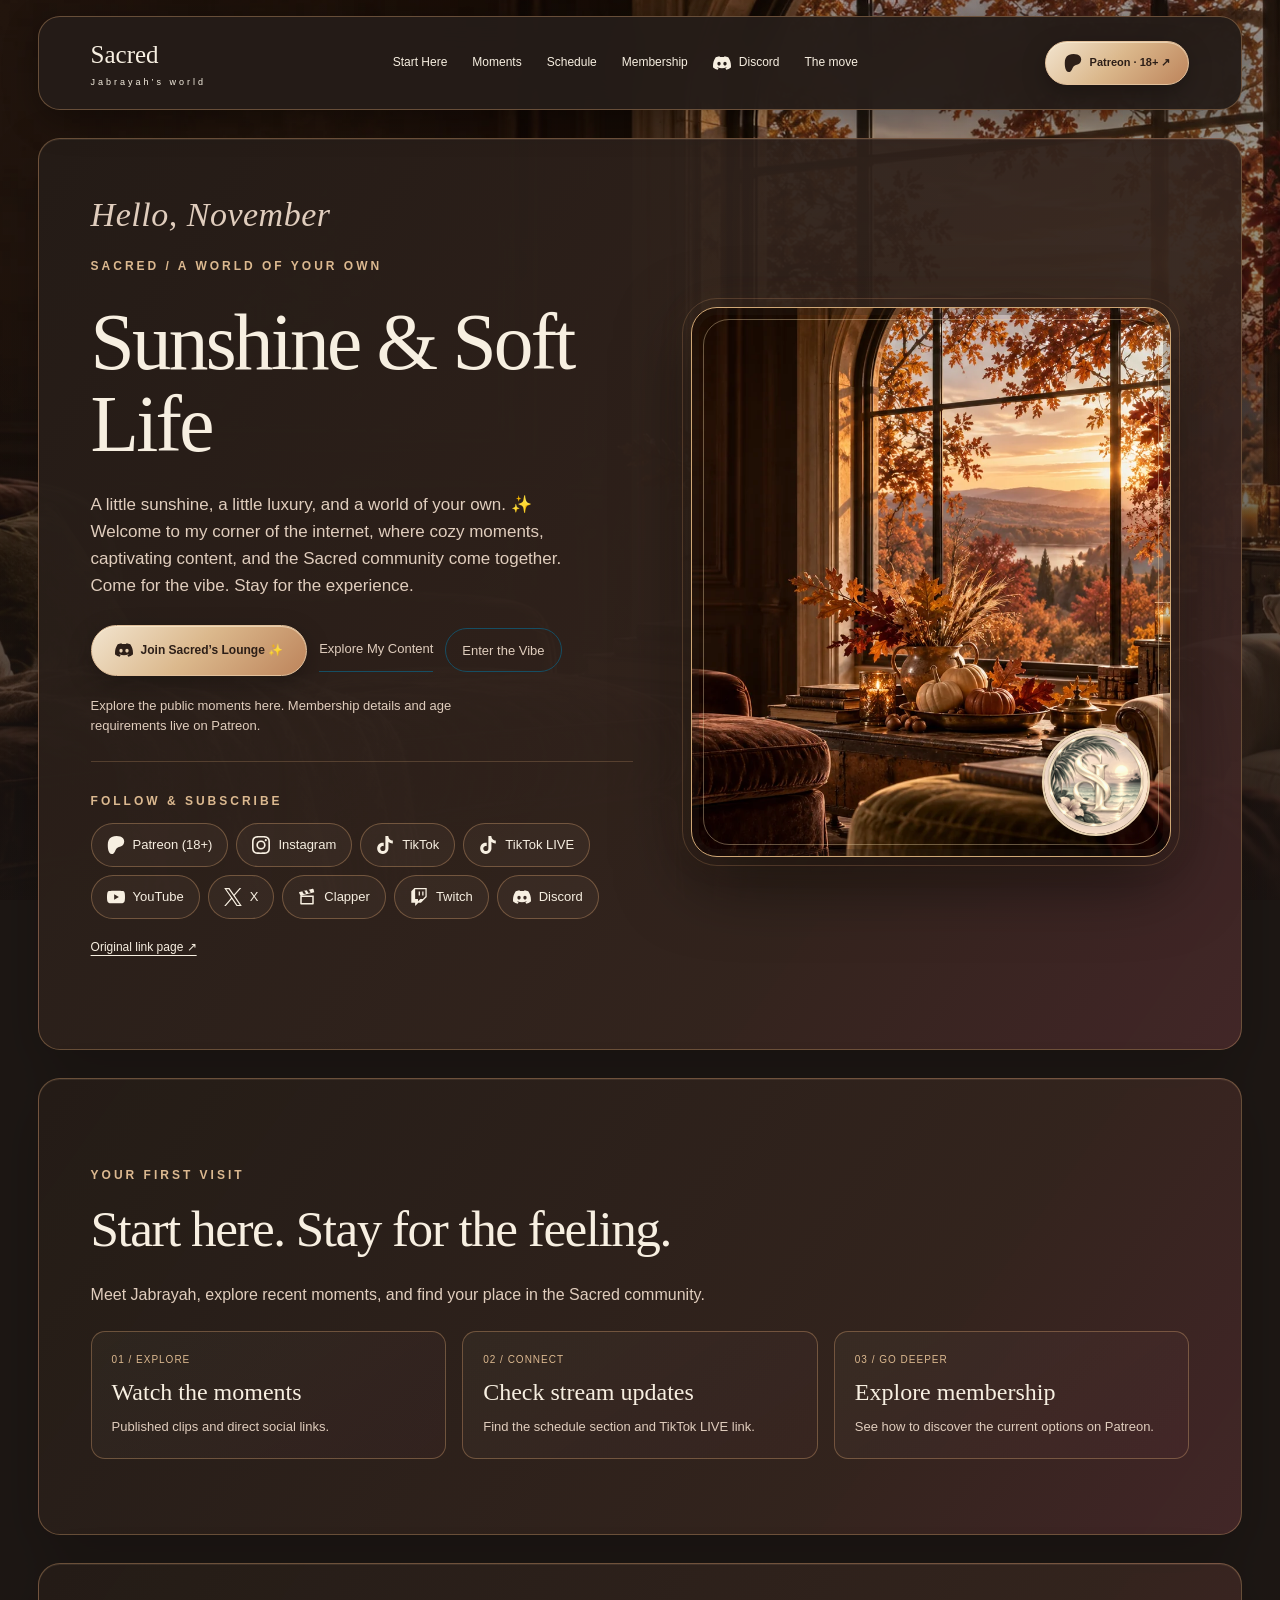
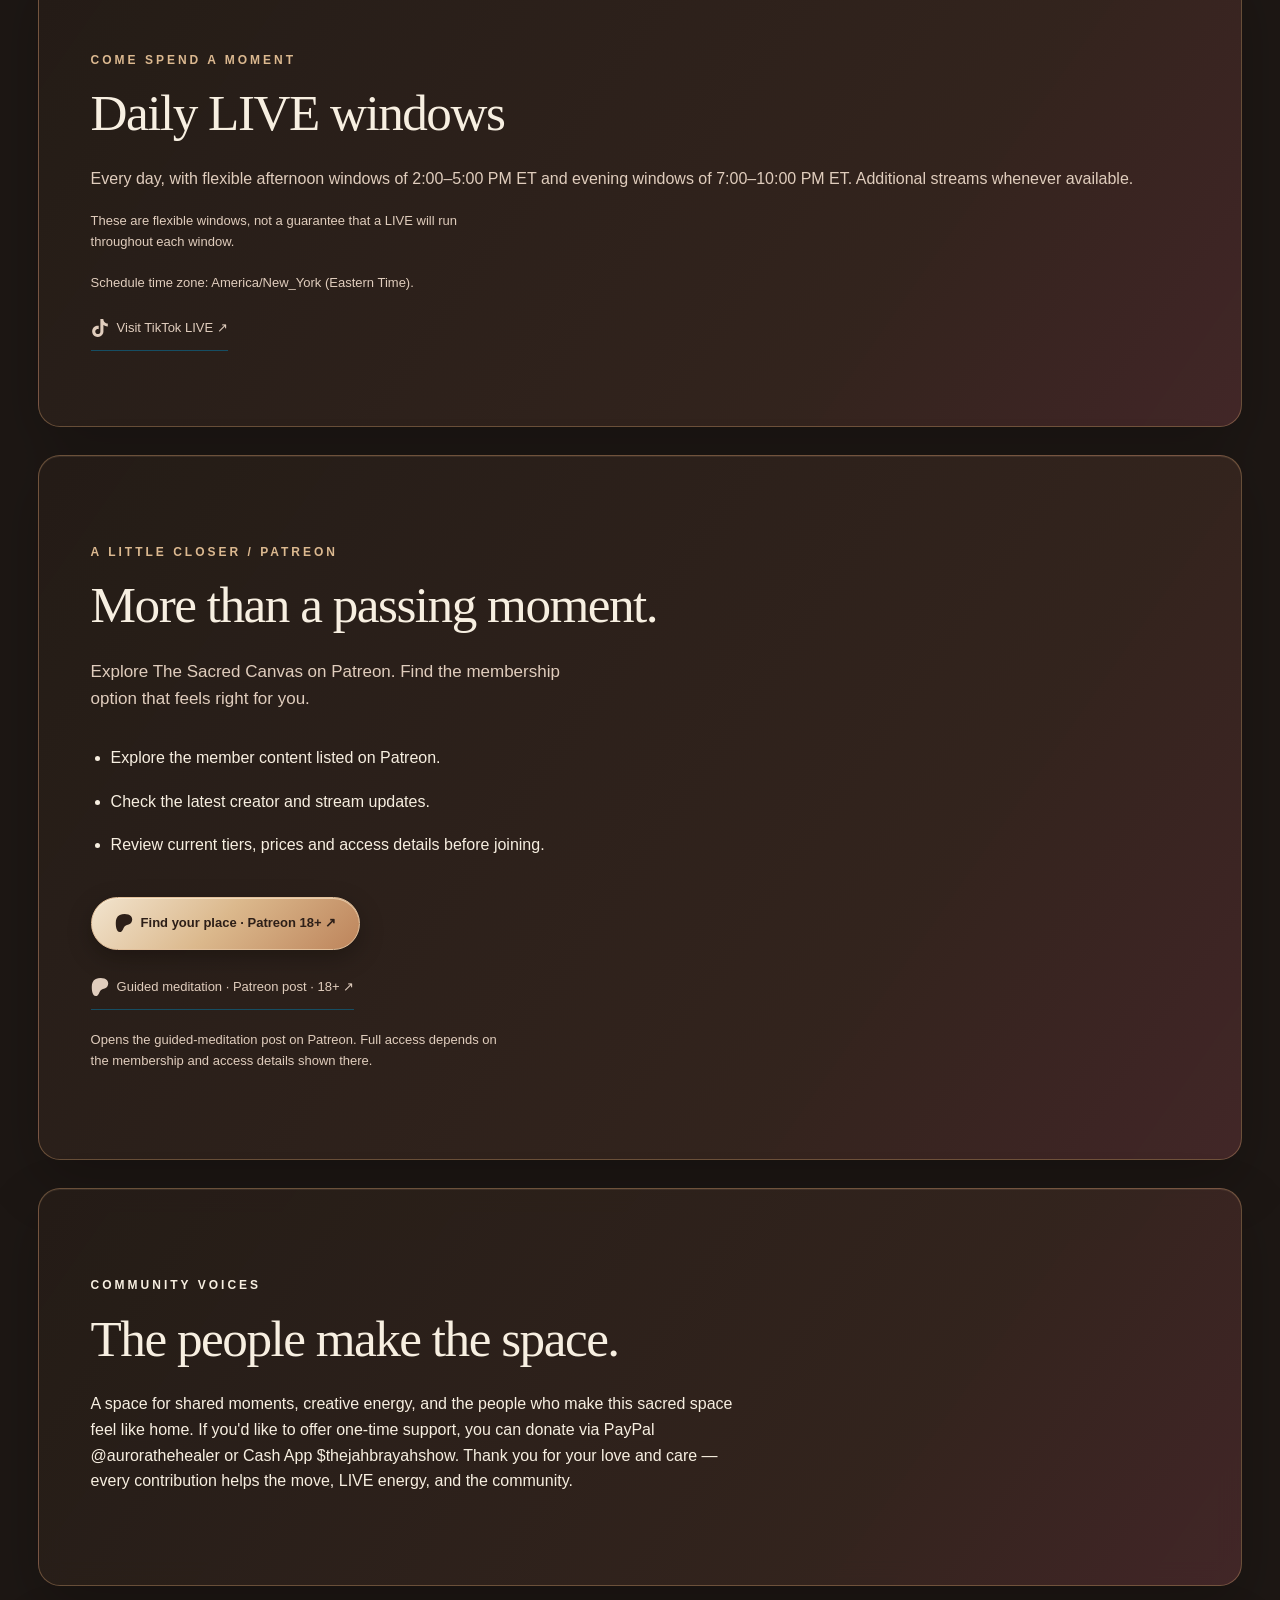
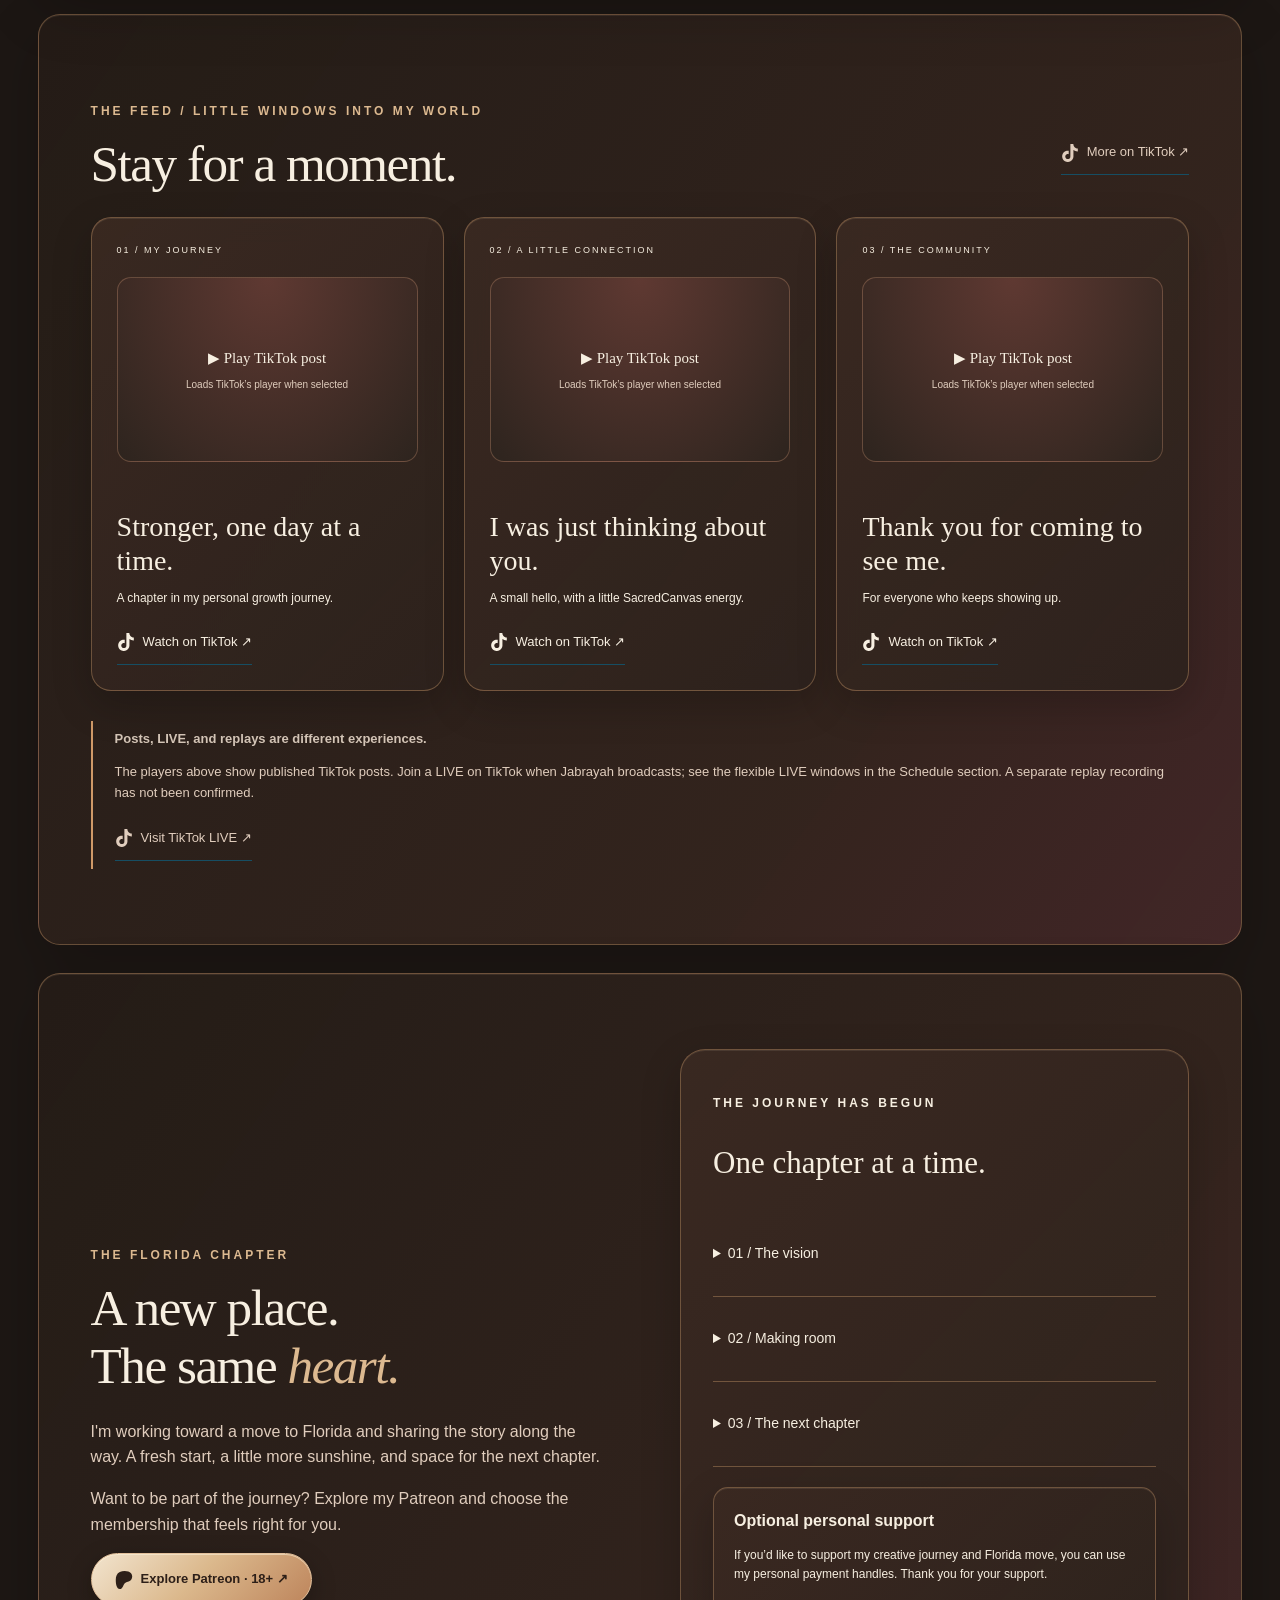
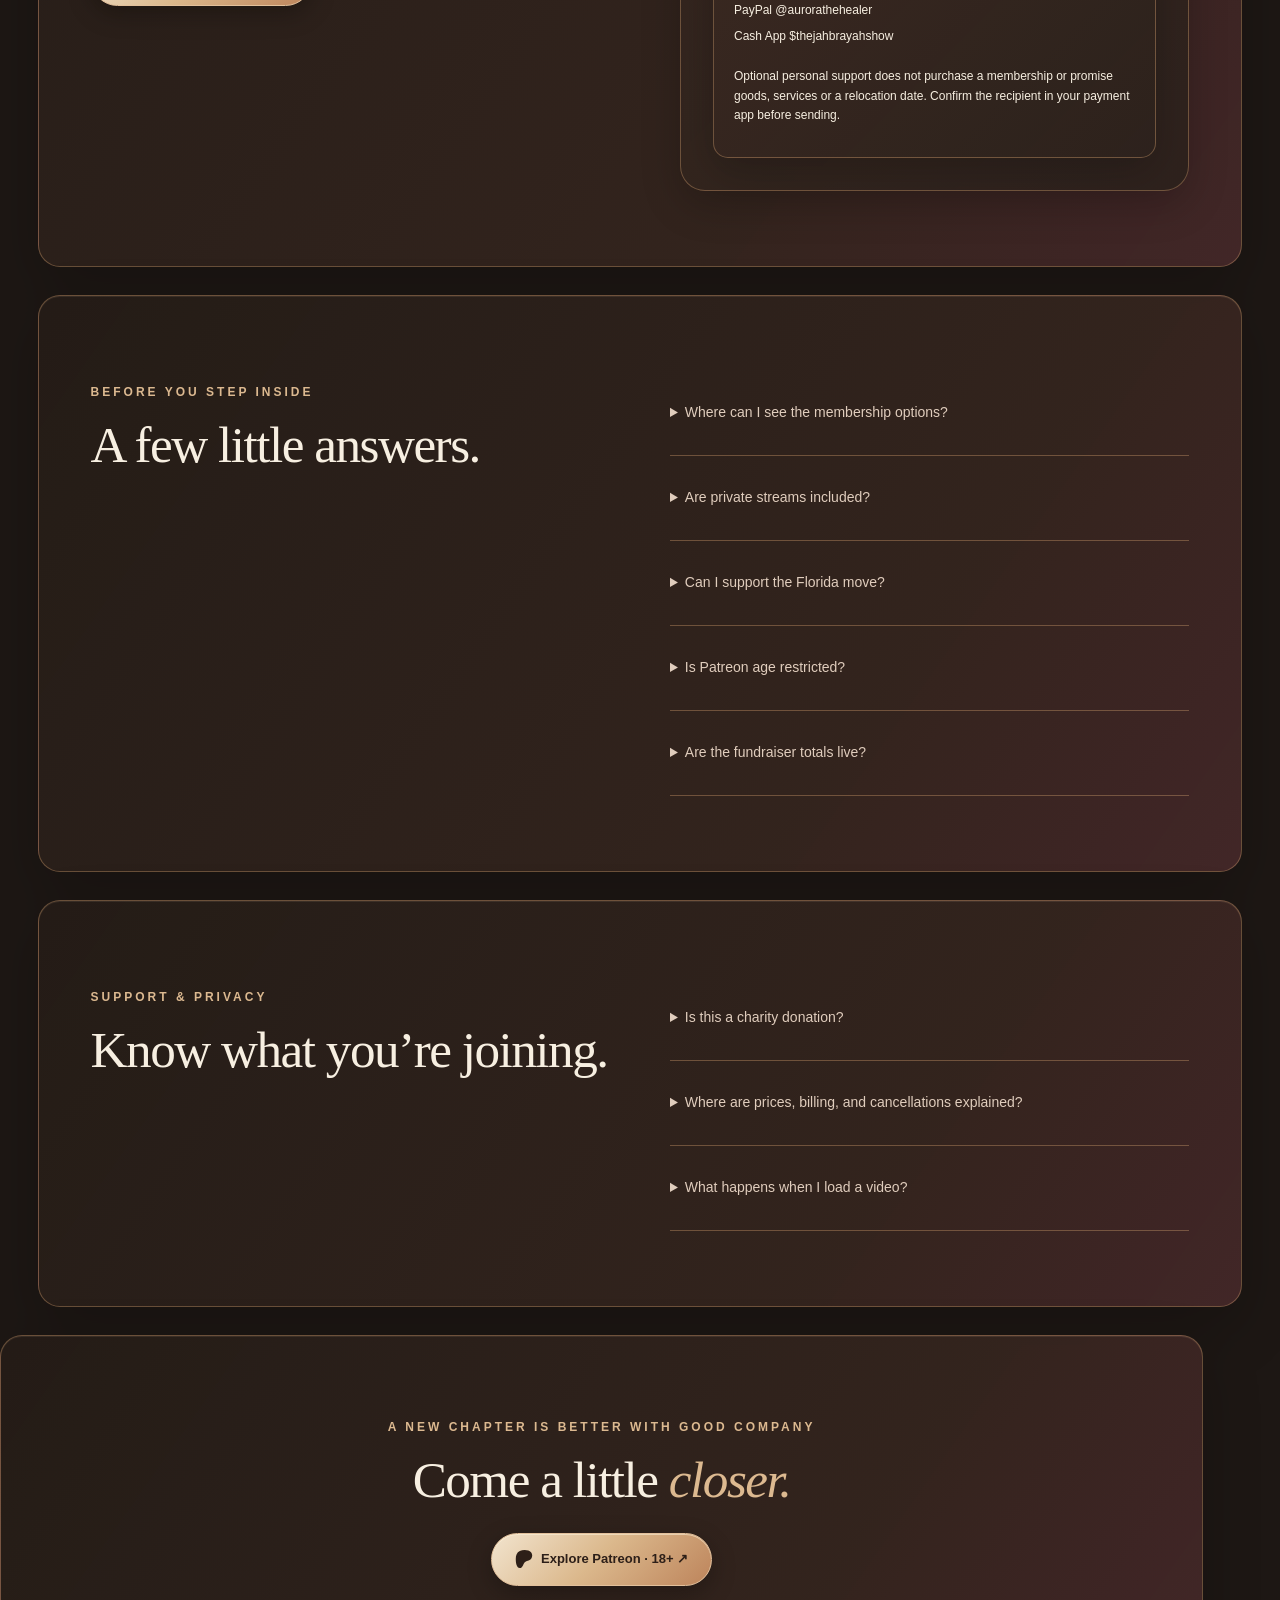
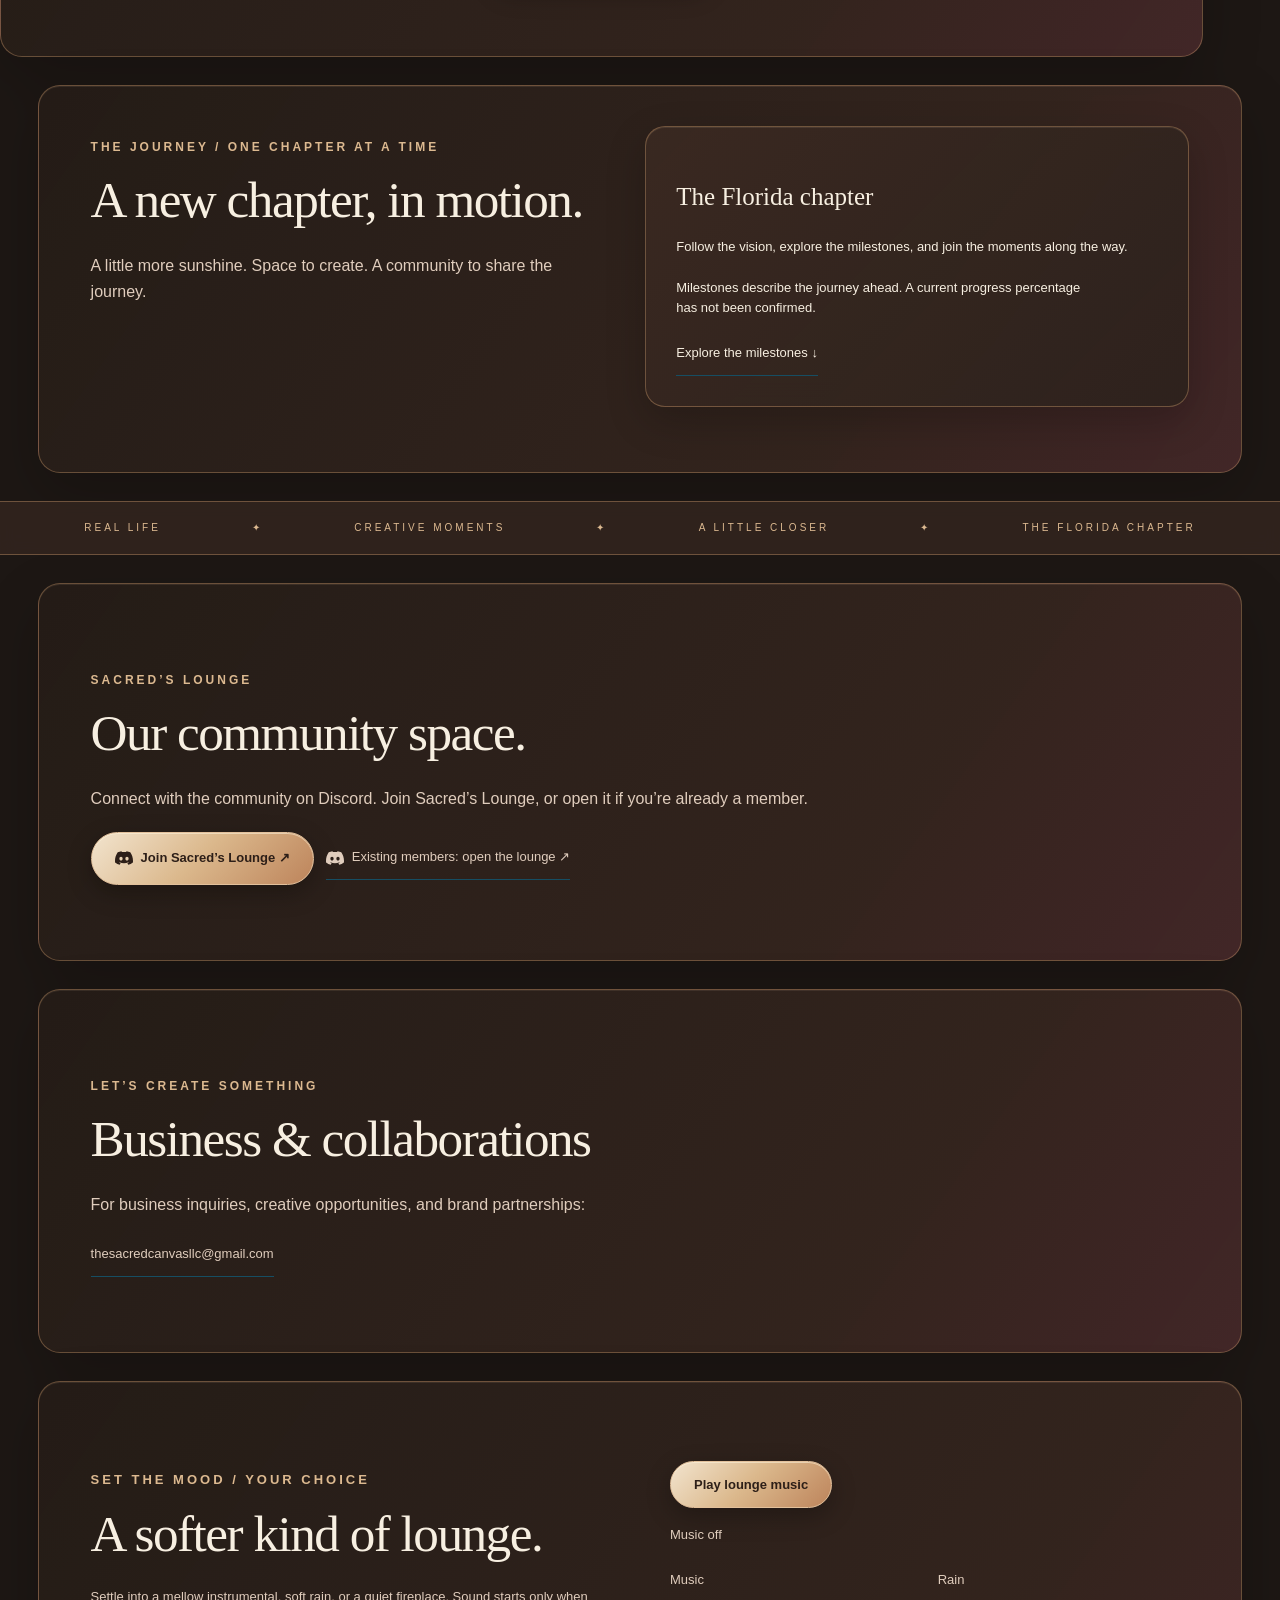
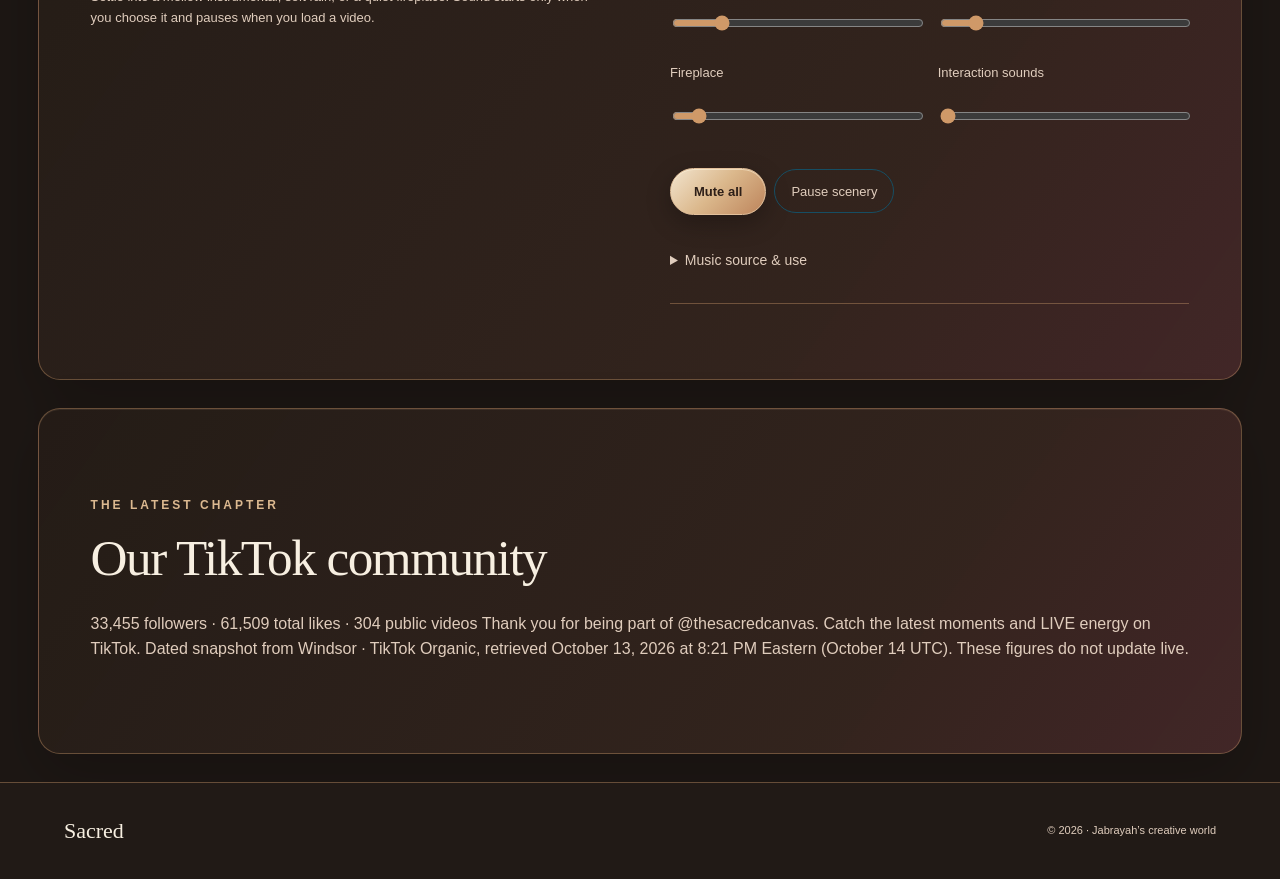
==== commit 216eae4b: "Point Start Here to follow and subscribe links" ====
--- a/index.html
+++ b/index.html
@@ -3,8 +3,8 @@
 <header class="newcomer-header"><a class="brand" href="#home">Sacred<span>Jabrayah’s world</span></a><nav class="newcomer-nav" aria-label="Explore SacredCanvas"><a href="#start-here">Start Here</a><a href="#moments">Moments</a><a href="#schedule">Schedule</a><a href="#membership">Membership</a><a href="#discord" class="platform-link"><svg class="platform-icon" aria-hidden="true" focusable="false"><use href="./social-icons.svg#icon-discord"></use></svg>Discord</a><a href="#florida">The move</a></nav><a class="button small platform-link" href="https://www.patreon.com/TheSacredCanvas" target="_blank" rel="noopener noreferrer"><svg class="platform-icon" aria-hidden="true" focusable="false"><use href="./social-icons.svg#icon-patreon"></use></svg>Patreon · 18+ ↗</a></header>
 <main id="main-content" tabindex="-1"><section class="hero" id="home"><div><p class="seasonal-kicker">Hello, November</p><p class="eyebrow">SACRED / A WORLD OF YOUR OWN</p><h1>Sunshine &amp; Soft Life</h1><p class="intro">A little sunshine, a little luxury, and a world of your own. ✨ Welcome to my corner of the internet, where cozy moments, captivating content, and the Sacred community come together.
 
-Come for the vibe. Stay for the experience.</p><div class="actions"><a class="button platform-link" href="https://discord.gg/K2vzdx55bA" target="_blank" rel="noopener noreferrer"><svg class="platform-icon" aria-hidden="true" focusable="false"><use href="./social-icons.svg#icon-discord"></use></svg>Join Sacred’s Lounge ✨</a><a class="text-link" href="#moments">Explore My Content</a><button class="text-link" id="enter-vibe" aria-pressed="false">Enter the Vibe</button></div><p class="fine">Explore the public moments here. Membership details and age requirements live on Patreon.</p><div class="social-follow"><p class="eyebrow">FIND ME HERE</p><nav class="social-links" aria-label="Follow Jabrayah"><a href="https://www.instagram.com/thesacredcanvas_/" target="_blank" rel="noopener noreferrer" class="platform-link"><svg class="platform-icon" aria-hidden="true" focusable="false"><use href="./social-icons.svg#icon-instagram"></use></svg>Instagram</a><a href="https://www.tiktok.com/@thesacredcanvas" target="_blank" rel="noopener noreferrer" class="platform-link"><svg class="platform-icon" aria-hidden="true" focusable="false"><use href="./social-icons.svg#icon-tiktok"></use></svg>TikTok</a><a href="https://www.youtube.com/channel/UCDf4sZveR_Ykks7nnIeMqeQ" target="_blank" rel="noopener noreferrer" class="platform-link"><svg class="platform-icon" aria-hidden="true" focusable="false"><use href="./social-icons.svg#icon-youtube"></use></svg>YouTube</a><a href="https://x.com/Thesacredcanvas" target="_blank" rel="noopener noreferrer" class="platform-link"><svg class="platform-icon" aria-hidden="true" focusable="false"><use href="./social-icons.svg#icon-x"></use></svg>X</a><a href="https://www.clapperapp.com/Thesacredcanvas" target="_blank" rel="noopener noreferrer" class="platform-link"><svg class="platform-icon" aria-hidden="true" focusable="false"><use href="./social-icons.svg#icon-clapper"></use></svg>Clapper</a><a href="https://www.twitch.tv/thesacredcanvas" target="_blank" rel="noopener noreferrer" class="platform-link"><svg class="platform-icon" aria-hidden="true" focusable="false"><use href="./social-icons.svg#icon-twitch"></use></svg>Twitch</a><a href="https://discord.gg/K2vzdx55bA" target="_blank" rel="noopener noreferrer" class="platform-link"><svg class="platform-icon" aria-hidden="true" focusable="false"><use href="./social-icons.svg#icon-discord"></use></svg>Discord</a></nav><a class="social-link-page" href="https://msha.ke/thesacredcanvas/" target="_blank" rel="noopener noreferrer">Original link page ↗</a></div></div><div class="hero-art logo-art"><img src="./lounge-logo-920.webp" alt="Sacred’s Lounge SL monogram framed by palm trees, turquoise water and a pink sunset"></div></section>
-<section class="section newcomer-guide" id="start-here" aria-labelledby="start-here-title"><p class="eyebrow">YOUR FIRST VISIT</p><h2 id="start-here-title">Start here. Stay for the feeling.</h2><p>Meet Jabrayah, explore recent moments, and find your place in the Sacred community.</p><nav class="newcomer-paths" aria-label="Start here"><a href="#moments"><span>01 / EXPLORE</span><strong>Watch the moments</strong><small>Published clips and direct social links.</small></a><a href="#schedule"><span>02 / CONNECT</span><strong>Check stream updates</strong><small>Find the schedule section and TikTok LIVE link.</small></a><a href="#membership"><span>03 / GO DEEPER</span><strong>Explore membership</strong><small>See how to discover the current options on Patreon.</small></a></nav></section>
+Come for the vibe. Stay for the experience.</p><div class="actions"><a class="button platform-link" href="https://discord.gg/K2vzdx55bA" target="_blank" rel="noopener noreferrer"><svg class="platform-icon" aria-hidden="true" focusable="false"><use href="./social-icons.svg#icon-discord"></use></svg>Join Sacred’s Lounge ✨</a><a class="text-link" href="#moments">Explore My Content</a><button class="text-link" id="enter-vibe" aria-pressed="false">Enter the Vibe</button></div><p class="fine">Explore the public moments here. Membership details and age requirements live on Patreon.</p><div class="social-follow" id="start-here" tabindex="-1"><p class="eyebrow">FOLLOW &amp; SUBSCRIBE</p><nav class="social-links" aria-label="Follow and subscribe to Jabrayah"><a href="https://www.patreon.com/TheSacredCanvas" target="_blank" rel="noopener noreferrer" class="platform-link"><svg class="platform-icon" aria-hidden="true" focusable="false"><use href="./social-icons.svg#icon-patreon"></use></svg>Patreon (18+)</a><a href="https://www.instagram.com/thesacredcanvas_/" target="_blank" rel="noopener noreferrer" class="platform-link"><svg class="platform-icon" aria-hidden="true" focusable="false"><use href="./social-icons.svg#icon-instagram"></use></svg>Instagram</a><a href="https://www.tiktok.com/@thesacredcanvas" target="_blank" rel="noopener noreferrer" class="platform-link"><svg class="platform-icon" aria-hidden="true" focusable="false"><use href="./social-icons.svg#icon-tiktok"></use></svg>TikTok</a><a href="https://www.tiktok.com/@thesacredcanvas/live" target="_blank" rel="noopener noreferrer" class="platform-link"><svg class="platform-icon" aria-hidden="true" focusable="false"><use href="./social-icons.svg#icon-tiktok"></use></svg>TikTok LIVE</a><a href="https://www.youtube.com/channel/UCDf4sZveR_Ykks7nnIeMqeQ" target="_blank" rel="noopener noreferrer" class="platform-link"><svg class="platform-icon" aria-hidden="true" focusable="false"><use href="./social-icons.svg#icon-youtube"></use></svg>YouTube</a><a href="https://x.com/Thesacredcanvas" target="_blank" rel="noopener noreferrer" class="platform-link"><svg class="platform-icon" aria-hidden="true" focusable="false"><use href="./social-icons.svg#icon-x"></use></svg>X</a><a href="https://www.clapperapp.com/Thesacredcanvas" target="_blank" rel="noopener noreferrer" class="platform-link"><svg class="platform-icon" aria-hidden="true" focusable="false"><use href="./social-icons.svg#icon-clapper"></use></svg>Clapper</a><a href="https://www.twitch.tv/thesacredcanvas" target="_blank" rel="noopener noreferrer" class="platform-link"><svg class="platform-icon" aria-hidden="true" focusable="false"><use href="./social-icons.svg#icon-twitch"></use></svg>Twitch</a><a href="https://discord.gg/K2vzdx55bA" target="_blank" rel="noopener noreferrer" class="platform-link"><svg class="platform-icon" aria-hidden="true" focusable="false"><use href="./social-icons.svg#icon-discord"></use></svg>Discord</a></nav><a class="social-link-page" href="https://msha.ke/thesacredcanvas/" target="_blank" rel="noopener noreferrer">Original link page ↗</a></div></div><div class="hero-art logo-art"><img src="./lounge-logo-920.webp" alt="Sacred’s Lounge SL monogram framed by palm trees, turquoise water and a pink sunset"></div></section>
+<section class="section newcomer-guide" aria-labelledby="start-here-title"><p class="eyebrow">YOUR FIRST VISIT</p><h2 id="start-here-title">Start here. Stay for the feeling.</h2><p>Meet Jabrayah, explore recent moments, and find your place in the Sacred community.</p><nav class="newcomer-paths" aria-label="Start here"><a href="#moments"><span>01 / EXPLORE</span><strong>Watch the moments</strong><small>Published clips and direct social links.</small></a><a href="#schedule"><span>02 / CONNECT</span><strong>Check stream updates</strong><small>Find the schedule section and TikTok LIVE link.</small></a><a href="#membership"><span>03 / GO DEEPER</span><strong>Explore membership</strong><small>See how to discover the current options on Patreon.</small></a></nav></section>
 <section class="section schedule" id="schedule"><p class="eyebrow">COME SPEND A MOMENT</p><h2>Daily LIVE windows</h2><p>Every day, with flexible afternoon windows of 2:00–5:00 PM ET and evening windows of 7:00–10:00 PM ET. Additional streams whenever available.</p><p class="fine">These are flexible windows, not a guarantee that a LIVE will run throughout each window.</p><p class="fine">Schedule time zone: America/New_York (Eastern Time).</p><a class="text-link platform-link" href="https://www.tiktok.com/@thesacredcanvas/live" target="_blank" rel="noopener noreferrer"><svg class="platform-icon" aria-hidden="true" focusable="false"><use href="./social-icons.svg#icon-tiktok"></use></svg>Visit TikTok LIVE ↗</a></section>
 <section class="section membership" id="membership"><p class="eyebrow">A LITTLE CLOSER / PATREON</p><h2>More than a passing moment.</h2><p class="intro">Explore The Sacred Canvas on Patreon. Find the membership option that feels right for you.</p><ul class="membership-summary"><li>Explore the member content listed on Patreon.</li><li>Check the latest creator and stream updates.</li><li>Review current tiers, prices and access details before joining.</li></ul><a class="button platform-link" href="https://www.patreon.com/TheSacredCanvas" target="_blank" rel="noopener noreferrer"><svg class="platform-icon" aria-hidden="true" focusable="false"><use href="./social-icons.svg#icon-patreon"></use></svg>Find your place · Patreon 18+ ↗</a><p><a class="text-link platform-link" href="https://www.patreon.com/Thesacredcanvas/posts/158330175" target="_blank" rel="noopener noreferrer"><svg class="platform-icon" aria-hidden="true" focusable="false"><use href="./social-icons.svg#icon-patreon"></use></svg>Guided meditation · Patreon post · 18+ ↗</a></p><p class="fine">Opens the guided-meditation post on Patreon. Full access depends on the membership and access details shown there.</p></section>
 <section class="section voices"><p class="eyebrow">COMMUNITY VOICES</p><h2>The people make the space.</h2><p>A space for shared moments, creative energy, and the people who make this sacred space feel like home.
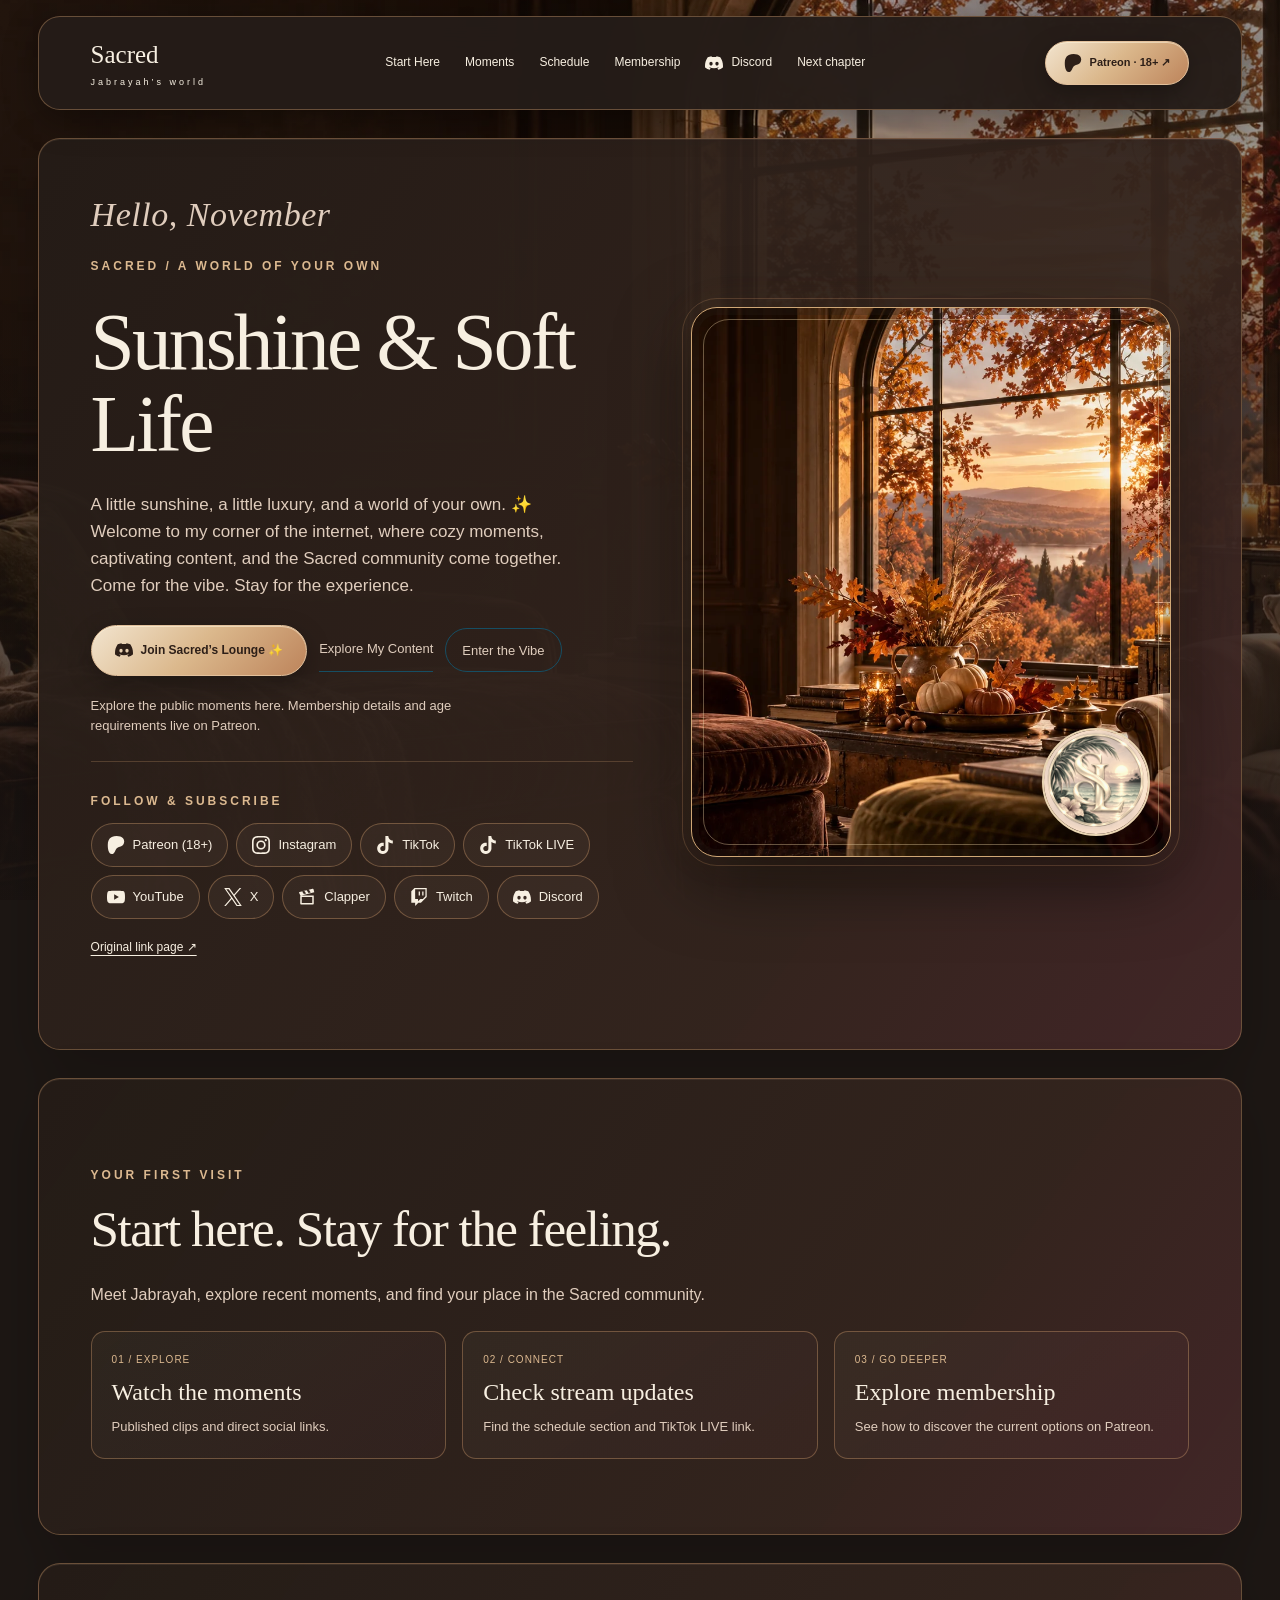
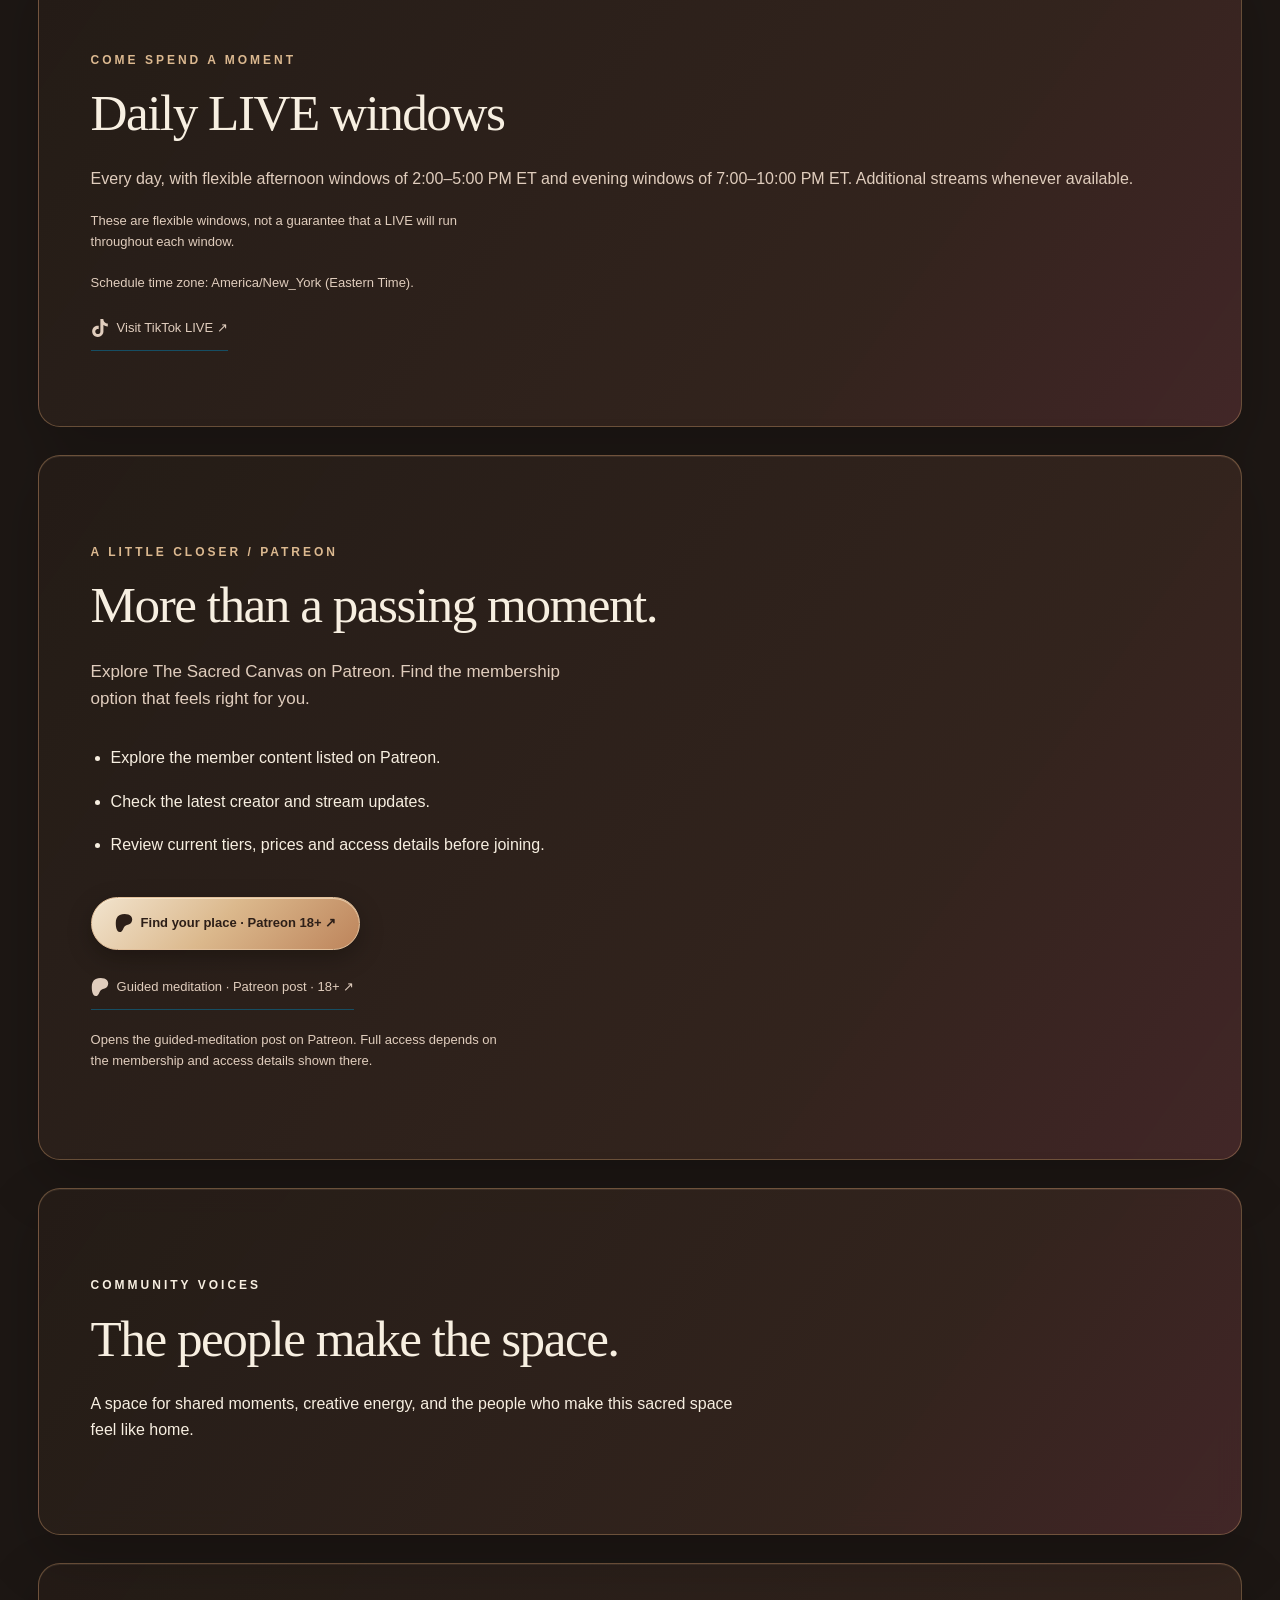
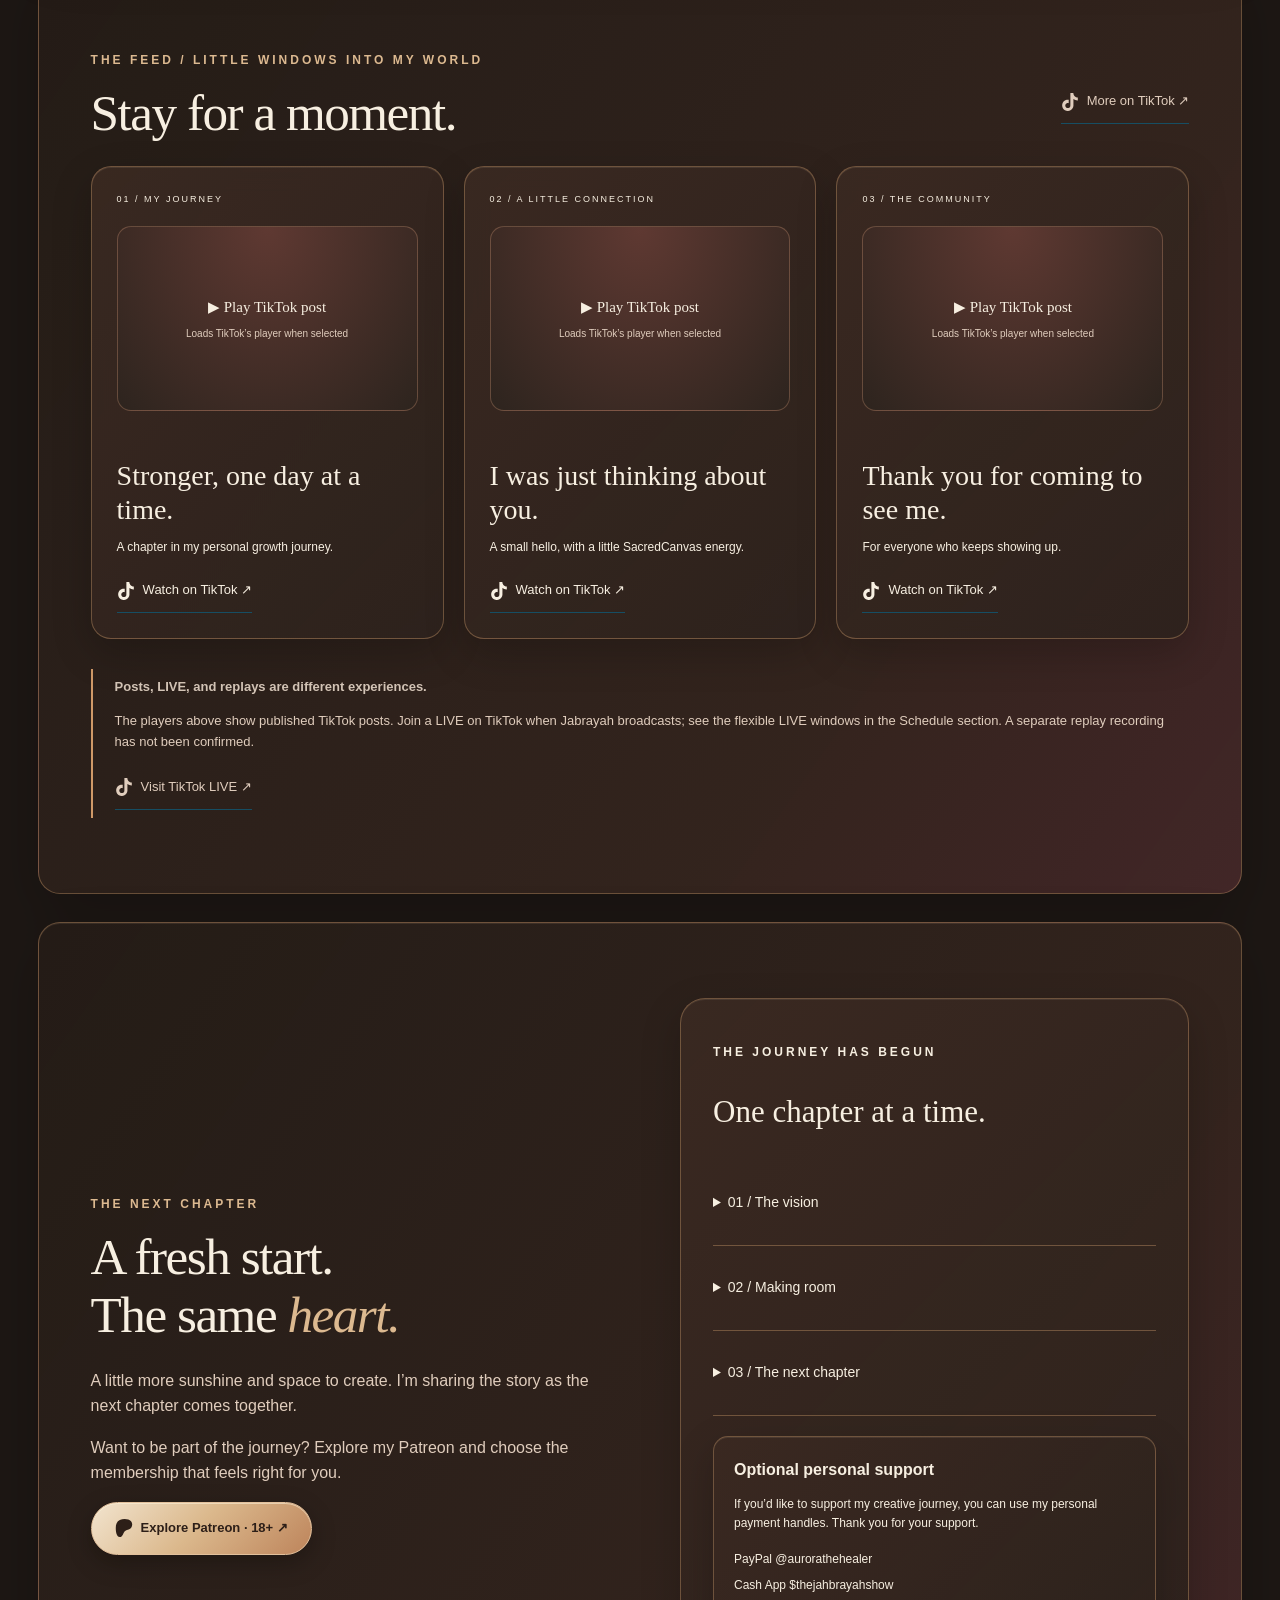
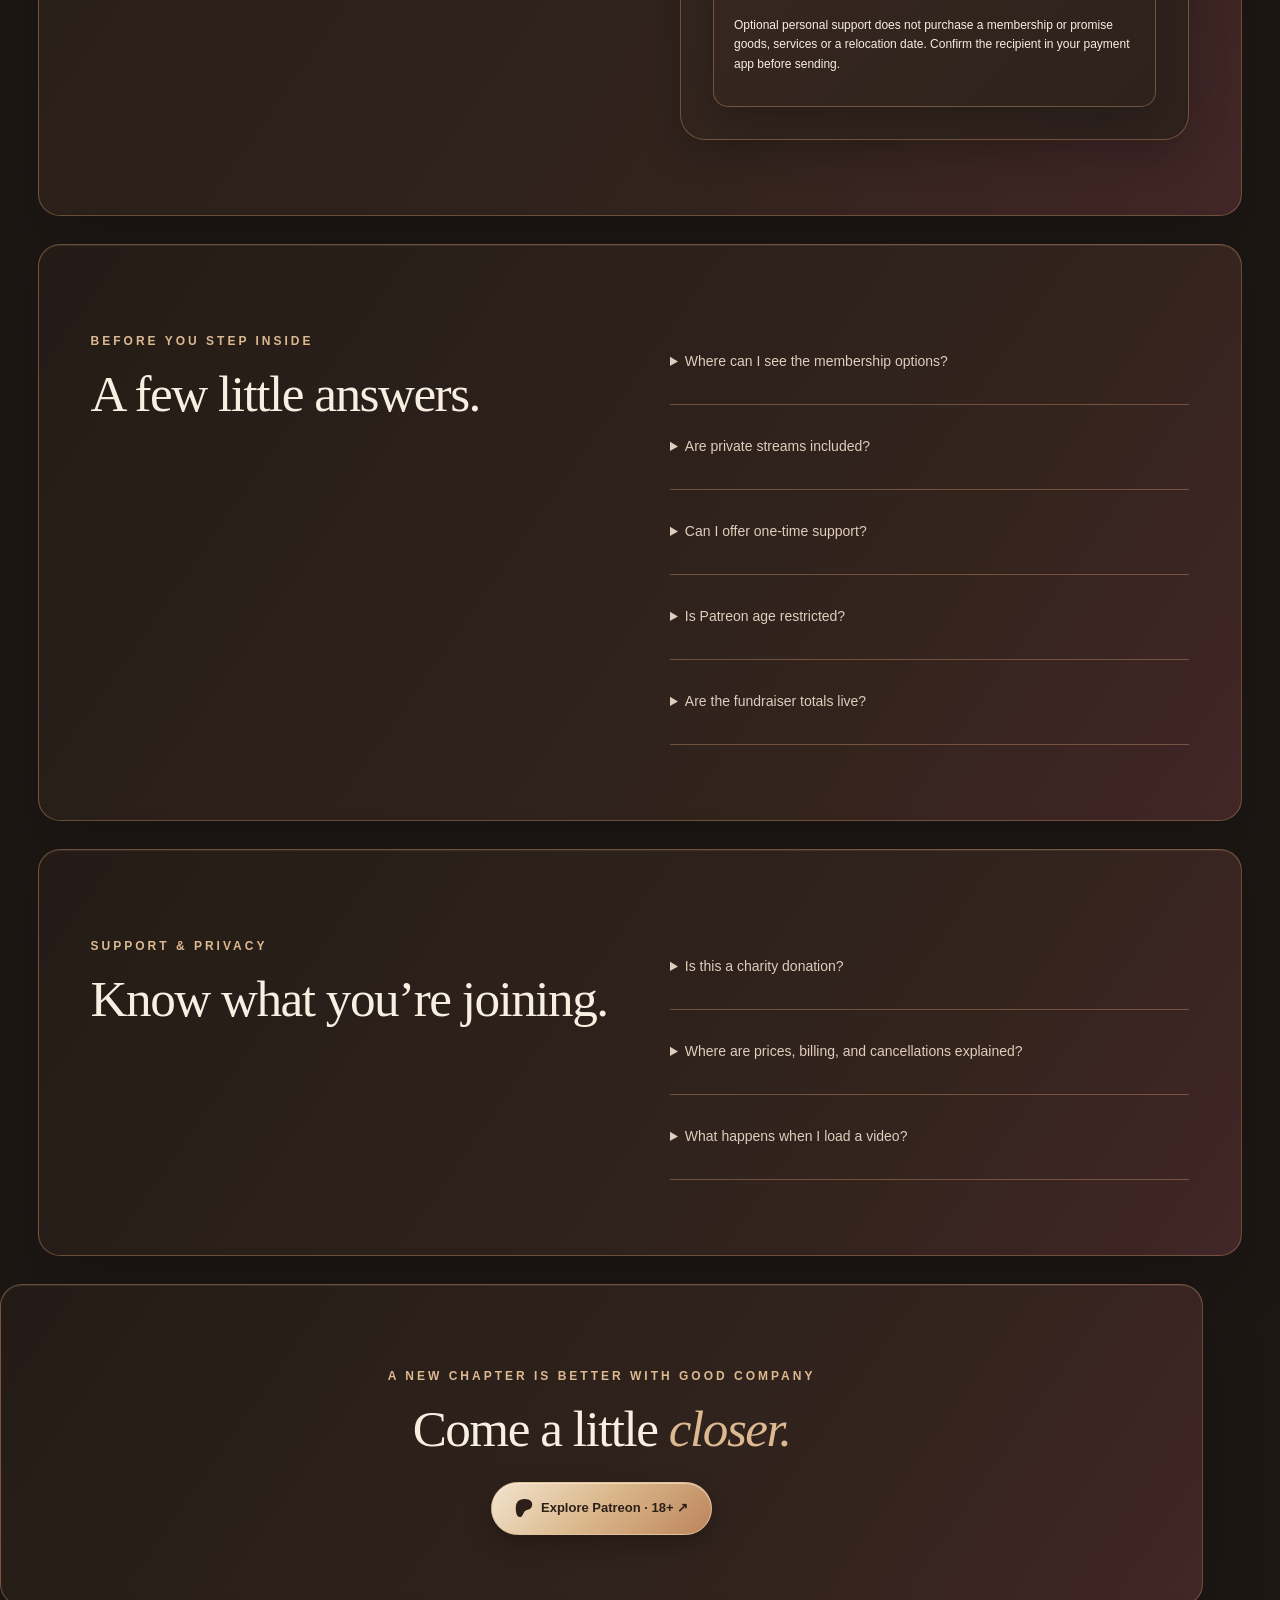
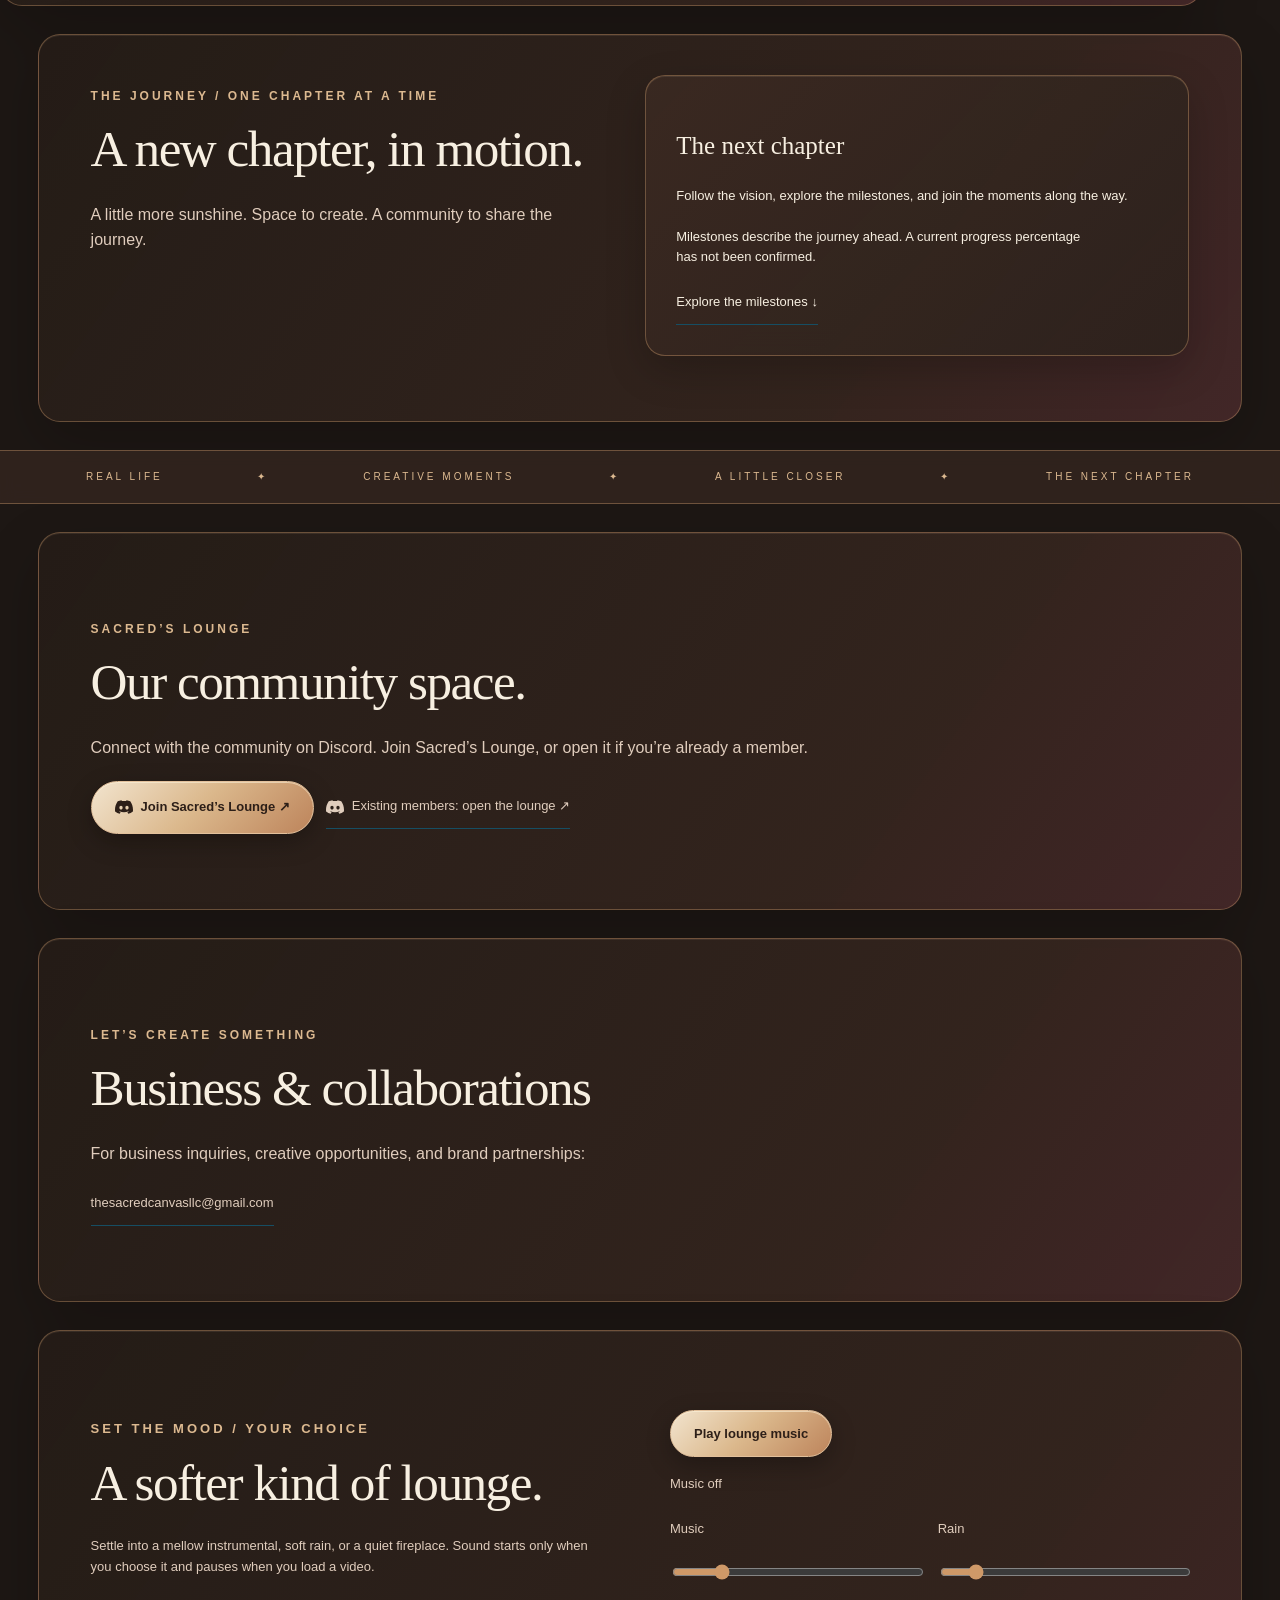
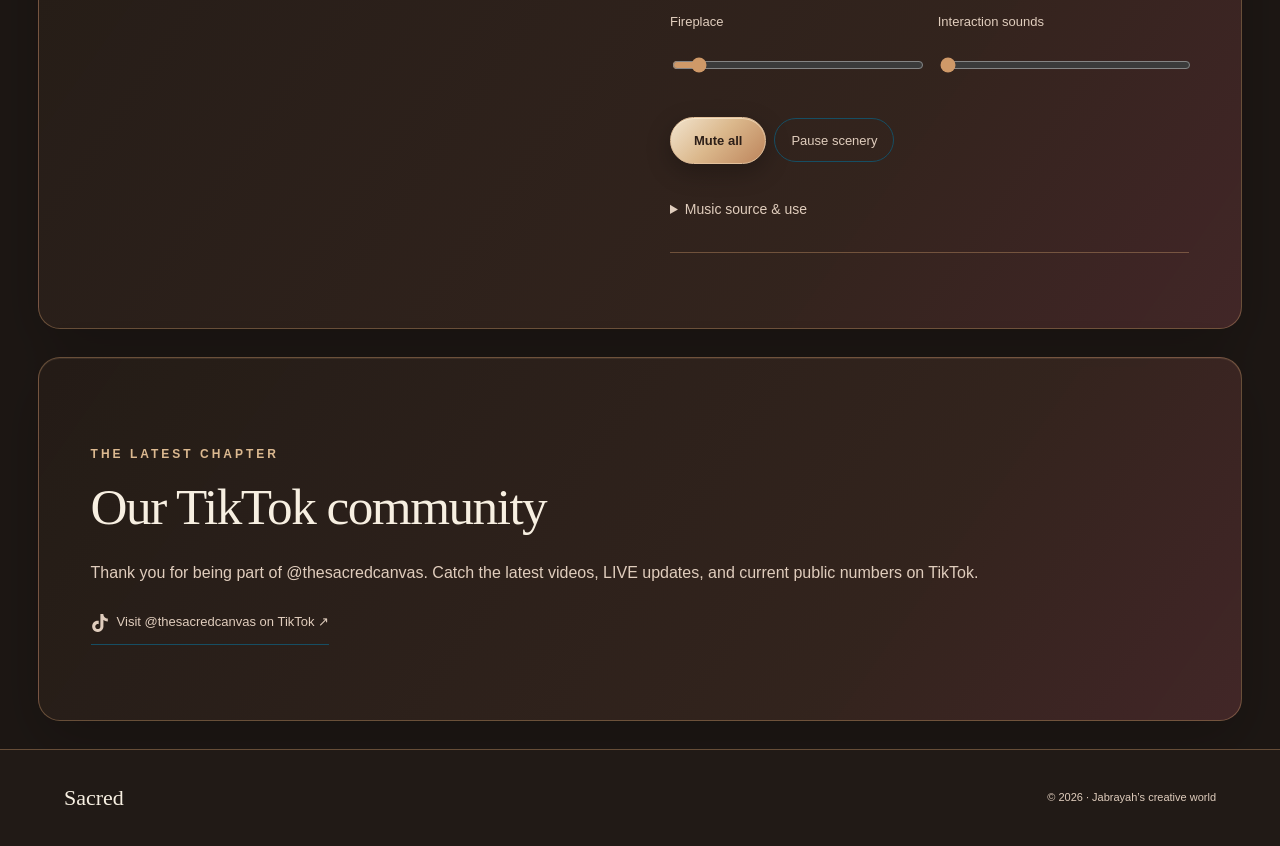
==== commit a9c663ae: "Refresh visitor copy and recover missing pages" ====
--- a/index.html
+++ b/index.html
@@ -1,22 +1,16 @@
-<!doctype html><html lang="en"><head><meta charset="utf-8"><meta name="viewport" content="width=device-width,initial-scale=1"><link rel="icon" href="./sunshine-favicon.svg" type="image/svg+xml"><meta name="robots" content="noindex,nofollow,noarchive"><title>Jabrayah | Sunshine &amp; Soft Life</title><meta name="description" content="Step into Sunshine &amp; Soft Life—a cozy, elevated digital experience featuring captivating content, creator updates, and Sacred’s Lounge."><link rel="stylesheet" href="./website-draft.css"><script type="module" src="./website-draft.js"></script><link rel="stylesheet" href="./website-theme.css"><link rel="stylesheet" href="./november-2026.css"><meta name="referrer" content="no-referrer"><meta name="website-export" content="Static visitor preview; no hosting or access control"></head><body data-audio="manual" data-video="manual" class="tropical november-2026"><a class="skip-link" href="#main-content">Skip to content</a><div class="tropical-environment" aria-hidden="true"><div class="coastal-photo"></div><div class="tropical-sun"></div><div class="tropical-water"></div><div class="tropical-moon"></div><div class="tropical-stars"></div></div>
+<!doctype html><html lang="en"><head><meta charset="utf-8"><meta name="viewport" content="width=device-width,initial-scale=1"><link rel="icon" href="./sunshine-favicon.svg" type="image/svg+xml"><meta name="robots" content="noindex,nofollow,noarchive"><title>Jabrayah | Sunshine &amp; Soft Life</title><meta name="description" content="Step into Sunshine &amp; Soft Life—a cozy, elevated digital experience featuring captivating content, creator updates, and Sacred’s Lounge."><link rel="stylesheet" href="./website-draft.css"><script type="module" src="./website-draft.js"></script><link rel="stylesheet" href="./website-theme.css"><link rel="stylesheet" href="./november-2026.css"><link rel="canonical" href="https://thesacredcanvas.net/"><meta property="og:type" content="website"><meta property="og:url" content="https://thesacredcanvas.net/"><meta property="og:title" content="Jabrayah | Sunshine &amp; Soft Life"><meta property="og:description" content="Follow Jabrayah, catch the latest moments, and join Sacred’s Lounge."><meta property="og:image" content="https://thesacredcanvas.net/lounge-logo-920.webp"><meta property="og:image:alt" content="Sacred’s Lounge monogram against a tropical sunset"><meta name="referrer" content="no-referrer"></head><body data-audio="manual" data-video="manual" class="tropical november-2026"><a class="skip-link" href="#main-content">Skip to content</a><div class="tropical-environment" aria-hidden="true"><div class="coastal-photo"></div><div class="tropical-sun"></div><div class="tropical-water"></div><div class="tropical-moon"></div><div class="tropical-stars"></div></div>
 
-<header class="newcomer-header"><a class="brand" href="#home">Sacred<span>Jabrayah’s world</span></a><nav class="newcomer-nav" aria-label="Explore SacredCanvas"><a href="#start-here">Start Here</a><a href="#moments">Moments</a><a href="#schedule">Schedule</a><a href="#membership">Membership</a><a href="#discord" class="platform-link"><svg class="platform-icon" aria-hidden="true" focusable="false"><use href="./social-icons.svg#icon-discord"></use></svg>Discord</a><a href="#florida">The move</a></nav><a class="button small platform-link" href="https://www.patreon.com/TheSacredCanvas" target="_blank" rel="noopener noreferrer"><svg class="platform-icon" aria-hidden="true" focusable="false"><use href="./social-icons.svg#icon-patreon"></use></svg>Patreon · 18+ ↗</a></header>
+<header class="newcomer-header"><a class="brand" href="#home">Sacred<span>Jabrayah’s world</span></a><nav class="newcomer-nav" aria-label="Explore SacredCanvas"><a href="#start-here">Start Here</a><a href="#moments">Moments</a><a href="#schedule">Schedule</a><a href="#membership">Membership</a><a href="#discord" class="platform-link"><svg class="platform-icon" aria-hidden="true" focusable="false"><use href="./social-icons.svg#icon-discord"></use></svg>Discord</a><a href="#florida">Next chapter</a></nav><a class="button small platform-link" href="https://www.patreon.com/TheSacredCanvas" target="_blank" rel="noopener noreferrer"><svg class="platform-icon" aria-hidden="true" focusable="false"><use href="./social-icons.svg#icon-patreon"></use></svg>Patreon · 18+ ↗</a></header>
 <main id="main-content" tabindex="-1"><section class="hero" id="home"><div><p class="seasonal-kicker">Hello, November</p><p class="eyebrow">SACRED / A WORLD OF YOUR OWN</p><h1>Sunshine &amp; Soft Life</h1><p class="intro">A little sunshine, a little luxury, and a world of your own. ✨ Welcome to my corner of the internet, where cozy moments, captivating content, and the Sacred community come together.
 
 Come for the vibe. Stay for the experience.</p><div class="actions"><a class="button platform-link" href="https://discord.gg/K2vzdx55bA" target="_blank" rel="noopener noreferrer"><svg class="platform-icon" aria-hidden="true" focusable="false"><use href="./social-icons.svg#icon-discord"></use></svg>Join Sacred’s Lounge ✨</a><a class="text-link" href="#moments">Explore My Content</a><button class="text-link" id="enter-vibe" aria-pressed="false">Enter the Vibe</button></div><p class="fine">Explore the public moments here. Membership details and age requirements live on Patreon.</p><div class="social-follow" id="start-here" tabindex="-1"><p class="eyebrow">FOLLOW &amp; SUBSCRIBE</p><nav class="social-links" aria-label="Follow and subscribe to Jabrayah"><a href="https://www.patreon.com/TheSacredCanvas" target="_blank" rel="noopener noreferrer" class="platform-link"><svg class="platform-icon" aria-hidden="true" focusable="false"><use href="./social-icons.svg#icon-patreon"></use></svg>Patreon (18+)</a><a href="https://www.instagram.com/thesacredcanvas_/" target="_blank" rel="noopener noreferrer" class="platform-link"><svg class="platform-icon" aria-hidden="true" focusable="false"><use href="./social-icons.svg#icon-instagram"></use></svg>Instagram</a><a href="https://www.tiktok.com/@thesacredcanvas" target="_blank" rel="noopener noreferrer" class="platform-link"><svg class="platform-icon" aria-hidden="true" focusable="false"><use href="./social-icons.svg#icon-tiktok"></use></svg>TikTok</a><a href="https://www.tiktok.com/@thesacredcanvas/live" target="_blank" rel="noopener noreferrer" class="platform-link"><svg class="platform-icon" aria-hidden="true" focusable="false"><use href="./social-icons.svg#icon-tiktok"></use></svg>TikTok LIVE</a><a href="https://www.youtube.com/channel/UCDf4sZveR_Ykks7nnIeMqeQ" target="_blank" rel="noopener noreferrer" class="platform-link"><svg class="platform-icon" aria-hidden="true" focusable="false"><use href="./social-icons.svg#icon-youtube"></use></svg>YouTube</a><a href="https://x.com/Thesacredcanvas" target="_blank" rel="noopener noreferrer" class="platform-link"><svg class="platform-icon" aria-hidden="true" focusable="false"><use href="./social-icons.svg#icon-x"></use></svg>X</a><a href="https://www.clapperapp.com/Thesacredcanvas" target="_blank" rel="noopener noreferrer" class="platform-link"><svg class="platform-icon" aria-hidden="true" focusable="false"><use href="./social-icons.svg#icon-clapper"></use></svg>Clapper</a><a href="https://www.twitch.tv/thesacredcanvas" target="_blank" rel="noopener noreferrer" class="platform-link"><svg class="platform-icon" aria-hidden="true" focusable="false"><use href="./social-icons.svg#icon-twitch"></use></svg>Twitch</a><a href="https://discord.gg/K2vzdx55bA" target="_blank" rel="noopener noreferrer" class="platform-link"><svg class="platform-icon" aria-hidden="true" focusable="false"><use href="./social-icons.svg#icon-discord"></use></svg>Discord</a></nav><a class="social-link-page" href="https://msha.ke/thesacredcanvas/" target="_blank" rel="noopener noreferrer">Original link page ↗</a></div></div><div class="hero-art logo-art"><img src="./lounge-logo-920.webp" alt="Sacred’s Lounge SL monogram framed by palm trees, turquoise water and a pink sunset"></div></section>
 <section class="section newcomer-guide" aria-labelledby="start-here-title"><p class="eyebrow">YOUR FIRST VISIT</p><h2 id="start-here-title">Start here. Stay for the feeling.</h2><p>Meet Jabrayah, explore recent moments, and find your place in the Sacred community.</p><nav class="newcomer-paths" aria-label="Start here"><a href="#moments"><span>01 / EXPLORE</span><strong>Watch the moments</strong><small>Published clips and direct social links.</small></a><a href="#schedule"><span>02 / CONNECT</span><strong>Check stream updates</strong><small>Find the schedule section and TikTok LIVE link.</small></a><a href="#membership"><span>03 / GO DEEPER</span><strong>Explore membership</strong><small>See how to discover the current options on Patreon.</small></a></nav></section>
 <section class="section schedule" id="schedule"><p class="eyebrow">COME SPEND A MOMENT</p><h2>Daily LIVE windows</h2><p>Every day, with flexible afternoon windows of 2:00–5:00 PM ET and evening windows of 7:00–10:00 PM ET. Additional streams whenever available.</p><p class="fine">These are flexible windows, not a guarantee that a LIVE will run throughout each window.</p><p class="fine">Schedule time zone: America/New_York (Eastern Time).</p><a class="text-link platform-link" href="https://www.tiktok.com/@thesacredcanvas/live" target="_blank" rel="noopener noreferrer"><svg class="platform-icon" aria-hidden="true" focusable="false"><use href="./social-icons.svg#icon-tiktok"></use></svg>Visit TikTok LIVE ↗</a></section>
 <section class="section membership" id="membership"><p class="eyebrow">A LITTLE CLOSER / PATREON</p><h2>More than a passing moment.</h2><p class="intro">Explore The Sacred Canvas on Patreon. Find the membership option that feels right for you.</p><ul class="membership-summary"><li>Explore the member content listed on Patreon.</li><li>Check the latest creator and stream updates.</li><li>Review current tiers, prices and access details before joining.</li></ul><a class="button platform-link" href="https://www.patreon.com/TheSacredCanvas" target="_blank" rel="noopener noreferrer"><svg class="platform-icon" aria-hidden="true" focusable="false"><use href="./social-icons.svg#icon-patreon"></use></svg>Find your place · Patreon 18+ ↗</a><p><a class="text-link platform-link" href="https://www.patreon.com/Thesacredcanvas/posts/158330175" target="_blank" rel="noopener noreferrer"><svg class="platform-icon" aria-hidden="true" focusable="false"><use href="./social-icons.svg#icon-patreon"></use></svg>Guided meditation · Patreon post · 18+ ↗</a></p><p class="fine">Opens the guided-meditation post on Patreon. Full access depends on the membership and access details shown there.</p></section>
-<section class="section voices"><p class="eyebrow">COMMUNITY VOICES</p><h2>The people make the space.</h2><p>A space for shared moments, creative energy, and the people who make this sacred space feel like home.
-
-If you&#39;d like to offer one-time support, you can donate via PayPal @aurorathehealer or Cash App $thejahbrayahshow. Thank you for your love and care — every contribution helps the move, LIVE energy, and the community.</p></section>
+<section class="section voices"><p class="eyebrow">COMMUNITY VOICES</p><h2>The people make the space.</h2><p>A space for shared moments, creative energy, and the people who make this sacred space feel like home.</p></section>
 <section class="section" id="moments"><div class="section-head"><div><p class="eyebrow">THE FEED / LITTLE WINDOWS INTO MY WORLD</p><h2>Stay for a moment.</h2></div><a class="text-link platform-link" href="https://www.tiktok.com/@thesacredcanvas" target="_blank" rel="noopener noreferrer"><svg class="platform-icon" aria-hidden="true" focusable="false"><use href="./social-icons.svg#icon-tiktok"></use></svg>More on TikTok ↗</a></div><div class="feed"><article class="clip pink"><span class="clip-top">01 / MY JOURNEY</span><button class="video-load" data-video="7693353948807253279" data-title="Stronger, one day at a time." aria-label="Play TikTok post: Stronger, one day at a time.">▶ Play TikTok post<span>Loads TikTok’s player when selected</span></button><div><h3>Stronger, one day at a time.</h3><p>A chapter in my personal growth journey.</p><a class="text-link platform-link" href="https://www.tiktok.com/@thesacredcanvas/video/7693353948807253279" target="_blank" rel="noopener noreferrer"><svg class="platform-icon" aria-hidden="true" focusable="false"><use href="./social-icons.svg#icon-tiktok"></use></svg>Watch on TikTok ↗</a></div></article><article class="clip violet"><span class="clip-top">02 / A LITTLE CONNECTION</span><button class="video-load" data-video="7686568718834453791" data-title="I was just thinking about you." aria-label="Play TikTok post: I was just thinking about you.">▶ Play TikTok post<span>Loads TikTok’s player when selected</span></button><div><h3>I was just thinking about you.</h3><p>A small hello, with a little SacredCanvas energy.</p><a class="text-link platform-link" href="https://www.tiktok.com/@thesacredcanvas/video/7686568718834453791" target="_blank" rel="noopener noreferrer"><svg class="platform-icon" aria-hidden="true" focusable="false"><use href="./social-icons.svg#icon-tiktok"></use></svg>Watch on TikTok ↗</a></div></article><article class="clip peach"><span class="clip-top">03 / THE COMMUNITY</span><button class="video-load" data-video="7691849694305094942" data-title="Thank you for coming to see me." aria-label="Play TikTok post: Thank you for coming to see me.">▶ Play TikTok post<span>Loads TikTok’s player when selected</span></button><div><h3>Thank you for coming to see me.</h3><p>For everyone who keeps showing up.</p><a class="text-link platform-link" href="https://www.tiktok.com/@thesacredcanvas/video/7691849694305094942" target="_blank" rel="noopener noreferrer"><svg class="platform-icon" aria-hidden="true" focusable="false"><use href="./social-icons.svg#icon-tiktok"></use></svg>Watch on TikTok ↗</a></div></article></div><div class="live-note"><strong>Posts, LIVE, and replays are different experiences.</strong><p>The players above show published TikTok posts. Join a LIVE on TikTok when Jabrayah broadcasts; see the flexible LIVE windows in the Schedule section. A separate replay recording has not been confirmed.</p><a class="text-link platform-link" href="https://www.tiktok.com/@thesacredcanvas/live" target="_blank" rel="noopener noreferrer"><svg class="platform-icon" aria-hidden="true" focusable="false"><use href="./social-icons.svg#icon-tiktok"></use></svg>Visit TikTok LIVE ↗</a></div></section>
-<section class="florida section" id="florida"><div><p class="eyebrow">THE FLORIDA CHAPTER</p><h2>A new place.<br>The same <em>heart.</em></h2><p>I&#39;m working toward a move to Florida and sharing the story along the way. A fresh start, a little more sunshine, and space for the next chapter.</p><p>Want to be part of the journey? Explore my Patreon and choose the membership that feels right for you.</p><a class="button platform-link" href="https://www.patreon.com/TheSacredCanvas" target="_blank" rel="noopener noreferrer"><svg class="platform-icon" aria-hidden="true" focusable="false"><use href="./social-icons.svg#icon-patreon"></use></svg>Explore Patreon · 18+ ↗</a></div><aside class="journey" id="milestones"><p class="eyebrow">THE JOURNEY HAS BEGUN</p><h3>One chapter at a time.</h3><div class="milestones"><details><summary>01 / The vision</summary><p>A fresh start with room for creativity, comfort, and everyday moments worth sharing. This is the inspiration behind the Florida chapter.</p></details><details><summary>02 / Making room</summary><p>Finding the right place and preparing for the practical details of a move. Updates will be shared as plans are confirmed.</p></details><details><summary>03 / The next chapter</summary><p>Settling into a new rhythm, creating new content, and bringing the Sacred community along for the experience. A relocation date has not been announced.</p></details></div><div class="fund"><strong>Optional personal support</strong><p>If you’d like to support my creative journey and Florida move, you can use my personal payment handles. Thank you for your support.</p><span>PayPal @aurorathehealer</span><br><span>Cash App $thejahbrayahshow</span><p class="fine">Optional personal support does not purchase a membership or promise goods, services or a relocation date. Confirm the recipient in your payment app before sending.</p></div></aside></section>
-<section class="section faq"><div><p class="eyebrow">BEFORE YOU STEP INSIDE</p><h2>A few little answers.</h2></div><div><details><summary>Where can I see the membership options?</summary><p>My Patreon page has the current tiers, pricing, and available member content.</p></details><details><summary>Are private streams included?</summary><p>Check the exact benefits of your chosen Patreon tier. Availability and schedules are announced on Patreon.</p></details><details><summary>Can I support the Florida move?</summary><p>You can offer optional personal support using the PayPal or Cash App handles in the Florida section. Patreon memberships remain separate.</p></details><details><summary>Is Patreon age restricted?</summary><p>The Patreon destination is labelled 18+. Follow the platform's age and access requirements.</p></details><details><summary>Are the fundraiser totals live?</summary><p>No. Financial totals and member counts are private. This page does not display a live balance, collect payments, or publish donor information.</p></details></div></section>
-<section class="section faq"><div><p class="eyebrow">SUPPORT &amp; PRIVACY</p><h2>Know what you’re joining.</h2></div><div><details><summary>Is this a charity donation?</summary><p>No. This is Jabrayah’s personal moving goal, not a charitable organization. Personal support through PayPal or Cash App and creator memberships on Patreon are not advertised as tax-deductible charitable donations. Patreon payments purchase creator memberships under the terms shown on Patreon. A membership does not guarantee a move, a specific relocation date, or an investment return.</p></details><details><summary>Where are prices, billing, and cancellations explained?</summary><p>Review the current tier benefits, price, billing frequency, cancellation and refund terms on Patreon before purchasing. This preview does not process a payment or promise benefits beyond the chosen Patreon offering.</p></details><details><summary>What happens when I load a video?</summary><p>TikTok’s player loads only when you select it. TikTok then receives your browser connection information and may use cookies or similar technology under its own privacy policy. Opening Patreon or TikTok links takes you to those platforms and their terms.</p></details></div></section><section class="closing"><p class="eyebrow">A NEW CHAPTER IS BETTER WITH GOOD COMPANY</p><h2>Come a little <em>closer.</em></h2><a class="button platform-link" href="https://www.patreon.com/TheSacredCanvas" target="_blank" rel="noopener noreferrer"><svg class="platform-icon" aria-hidden="true" focusable="false"><use href="./social-icons.svg#icon-patreon"></use></svg>Explore Patreon · 18+ ↗</a></section><section class="mission-dashboard" id="mission" aria-labelledby="mission-title"><div><p class="eyebrow">THE JOURNEY / ONE CHAPTER AT A TIME</p><h2 id="mission-title">A new chapter, in motion.</h2><p>A little more sunshine. Space to create. A community to share the journey.</p></div><div class="progress-card"><h3>The Florida chapter</h3><p>Follow the vision, explore the milestones, and join the moments along the way.</p><p class="fine">Milestones describe the journey ahead. A current progress percentage has not been confirmed.</p><a class="text-link" href="#milestones">Explore the milestones ↓</a></div></section><div class="ribbon"><span>REAL LIFE</span><span>✦</span><span>CREATIVE MOMENTS</span><span>✦</span><span>A LITTLE CLOSER</span><span>✦</span><span>THE FLORIDA CHAPTER</span></div>
+<section class="florida section" id="florida"><div><p class="eyebrow">THE NEXT CHAPTER</p><h2>A fresh start.<br>The same <em>heart.</em></h2><p>A little more sunshine and space to create. I’m sharing the story as the next chapter comes together.</p><p>Want to be part of the journey? Explore my Patreon and choose the membership that feels right for you.</p><a class="button platform-link" href="https://www.patreon.com/TheSacredCanvas" target="_blank" rel="noopener noreferrer"><svg class="platform-icon" aria-hidden="true" focusable="false"><use href="./social-icons.svg#icon-patreon"></use></svg>Explore Patreon · 18+ ↗</a></div><aside class="journey" id="milestones"><p class="eyebrow">THE JOURNEY HAS BEGUN</p><h3>One chapter at a time.</h3><div class="milestones"><details><summary>01 / The vision</summary><p>A fresh start with room for creativity, comfort, and everyday moments worth sharing. That’s the vision for this next chapter.</p></details><details><summary>02 / Making room</summary><p>Making room for new ideas and sharing updates as plans come together.</p></details><details><summary>03 / The next chapter</summary><p>Finding a new rhythm, creating new content, and bringing the Sacred community along.</p></details></div><div class="fund"><strong>Optional personal support</strong><p>If you’d like to support my creative journey, you can use my personal payment handles. Thank you for your support.</p><span>PayPal @aurorathehealer</span><br><span>Cash App $thejahbrayahshow</span><p class="fine">Optional personal support does not purchase a membership or promise goods, services or a relocation date. Confirm the recipient in your payment app before sending.</p></div></aside></section>
+<section class="section faq"><div><p class="eyebrow">BEFORE YOU STEP INSIDE</p><h2>A few little answers.</h2></div><div><details><summary>Where can I see the membership options?</summary><p>My Patreon page has the current tiers, pricing, and available member content.</p></details><details><summary>Are private streams included?</summary><p>Check the exact benefits of your chosen Patreon tier. Availability and schedules are announced on Patreon.</p></details><details><summary>Can I offer one-time support?</summary><p>You can find the PayPal and Cash App handles in the Next Chapter section. Patreon memberships remain separate.</p></details><details><summary>Is Patreon age restricted?</summary><p>The Patreon destination is labelled 18+. Follow the platform's age and access requirements.</p></details><details><summary>Are the fundraiser totals live?</summary><p>No. Financial totals and member counts are private. This page does not display a live balance, collect payments, or publish donor information.</p></details></div></section>
+<section class="section faq"><div><p class="eyebrow">SUPPORT &amp; PRIVACY</p><h2>Know what you’re joining.</h2></div><div><details><summary>Is this a charity donation?</summary><p>No. This is Jabrayah’s personal moving goal, not a charitable organization. Personal support through PayPal or Cash App and creator memberships on Patreon are not advertised as tax-deductible charitable donations. Patreon payments purchase creator memberships under the terms shown on Patreon. A membership does not guarantee a move, a specific relocation date, or an investment return.</p></details><details><summary>Where are prices, billing, and cancellations explained?</summary><p>Review the current tier benefits, price, billing frequency, cancellation and refund terms on Patreon before purchasing. This website does not process payments or promise benefits beyond the chosen Patreon offering.</p></details><details><summary>What happens when I load a video?</summary><p>TikTok’s player loads only when you select it. TikTok then receives your browser connection information and may use cookies or similar technology under its own privacy policy. Opening Patreon or TikTok links takes you to those platforms and their terms.</p></details></div></section><section class="closing"><p class="eyebrow">A NEW CHAPTER IS BETTER WITH GOOD COMPANY</p><h2>Come a little <em>closer.</em></h2><a class="button platform-link" href="https://www.patreon.com/TheSacredCanvas" target="_blank" rel="noopener noreferrer"><svg class="platform-icon" aria-hidden="true" focusable="false"><use href="./social-icons.svg#icon-patreon"></use></svg>Explore Patreon · 18+ ↗</a></section><section class="mission-dashboard" id="mission" aria-labelledby="mission-title"><div><p class="eyebrow">THE JOURNEY / ONE CHAPTER AT A TIME</p><h2 id="mission-title">A new chapter, in motion.</h2><p>A little more sunshine. Space to create. A community to share the journey.</p></div><div class="progress-card"><h3>The next chapter</h3><p>Follow the vision, explore the milestones, and join the moments along the way.</p><p class="fine">Milestones describe the journey ahead. A current progress percentage has not been confirmed.</p><a class="text-link" href="#milestones">Explore the milestones ↓</a></div></section><div class="ribbon"><span>REAL LIFE</span><span>✦</span><span>CREATIVE MOMENTS</span><span>✦</span><span>A LITTLE CLOSER</span><span>✦</span><span>THE NEXT CHAPTER</span></div>
 <section class="section discord" id="discord"><p class="eyebrow">SACRED’S LOUNGE</p><h2>Our community space.</h2><p>Connect with the community on Discord. Join Sacred’s Lounge, or open it if you’re already a member.</p><div class="discord-actions"><a class="button platform-link" href="https://discord.gg/K2vzdx55bA" target="_blank" rel="noopener noreferrer"><svg class="platform-icon" aria-hidden="true" focusable="false"><use href="./social-icons.svg#icon-discord"></use></svg>Join Sacred’s Lounge ↗</a><a class="text-link platform-link" href="https://discord.com/channels/1558433599479615610/1558433600058302475" target="_blank" rel="noopener noreferrer"><svg class="platform-icon" aria-hidden="true" focusable="false"><use href="./social-icons.svg#icon-discord"></use></svg>Existing members: open the lounge ↗</a></div></section><section class="section contact" id="contact"><p class="eyebrow">LET’S CREATE SOMETHING</p><h2>Business &amp; collaborations</h2><p>For business inquiries, creative opportunities, and brand partnerships:</p><a class="text-link" href="mailto:thesacredcanvasllc@gmail.com">thesacredcanvasllc@gmail.com</a></section>
-<section class="section atmosphere"><div><p class="eyebrow">SET THE MOOD / YOUR CHOICE</p><h2>A softer kind of lounge.</h2><p>Settle into a mellow instrumental, soft rain, or a quiet fireplace. Sound starts only when you choose it and pauses when you load a video.</p></div><div><button class="button" id="music-toggle" aria-pressed="false">Play lounge music</button><p id="music-status" role="status">Music off</p><div class="sound-mixer"><label for="music-volume">Music<input type="range" id="music-volume" min="0" max="100" value="18"></label><label for="rain-volume">Rain<input type="range" id="rain-volume" min="0" max="100" value="12"></label><label for="fire-volume">Fireplace<input type="range" id="fire-volume" min="0" max="100" value="8"></label><label for="ui-volume">Interaction sounds<input type="range" id="ui-volume" min="0" max="100" value="0"></label></div><div class="atmosphere-actions"><button class="button" id="master-mute" aria-pressed="false">Mute all</button><button class="text-link" id="motion-toggle" aria-pressed="false">Pause scenery</button></div><audio id="lounge-music" src="./lounge-music.wav" preload="none" loop></audio><details><summary>Music source & use</summary><p>SacredCanvas Lounge Study, October 9, 2026. Original synthesized instrumental created for this site, without third-party samples or recordings. No purchased stock license is required. Automated platform claims cannot be guaranteed absent.</p></details></div></section><section class="section ai-created"><p class="eyebrow">THE LATEST CHAPTER</p><h2>Our TikTok community</h2><p>33,455 followers · 61,509 total likes · 304 public videos
-
-Thank you for being part of @thesacredcanvas. Catch the latest moments and LIVE energy on TikTok.
-
-Dated snapshot from Windsor · TikTok Organic, retrieved October 13, 2026 at 8:21 PM Eastern (October 14 UTC). These figures do not update live.</p></section></main><footer><strong>Sacred</strong><span>© 2026 · Jabrayah’s creative world</span></footer></body></html>+<section class="section atmosphere"><div><p class="eyebrow">SET THE MOOD / YOUR CHOICE</p><h2>A softer kind of lounge.</h2><p>Settle into a mellow instrumental, soft rain, or a quiet fireplace. Sound starts only when you choose it and pauses when you load a video.</p></div><div><button class="button" id="music-toggle" aria-pressed="false">Play lounge music</button><p id="music-status" role="status">Music off</p><div class="sound-mixer"><label for="music-volume">Music<input type="range" id="music-volume" min="0" max="100" value="18"></label><label for="rain-volume">Rain<input type="range" id="rain-volume" min="0" max="100" value="12"></label><label for="fire-volume">Fireplace<input type="range" id="fire-volume" min="0" max="100" value="8"></label><label for="ui-volume">Interaction sounds<input type="range" id="ui-volume" min="0" max="100" value="0"></label></div><div class="atmosphere-actions"><button class="button" id="master-mute" aria-pressed="false">Mute all</button><button class="text-link" id="motion-toggle" aria-pressed="false">Pause scenery</button></div><audio id="lounge-music" src="./lounge-music.wav" preload="none" loop></audio><details><summary>Music source & use</summary><p>SacredCanvas Lounge Study, October 9, 2026. Original synthesized instrumental created for this site, without third-party samples or recordings. No purchased stock license is required. Automated platform claims cannot be guaranteed absent.</p></details></div></section><section class="section ai-created"><p class="eyebrow">THE LATEST CHAPTER</p><h2>Our TikTok community</h2><p>Thank you for being part of @thesacredcanvas. Catch the latest videos, LIVE updates, and current public numbers on TikTok.</p><a class="text-link platform-link" href="https://www.tiktok.com/@thesacredcanvas" target="_blank" rel="noopener noreferrer"><svg class="platform-icon" aria-hidden="true" focusable="false"><use href="./social-icons.svg#icon-tiktok"></use></svg>Visit @thesacredcanvas on TikTok ↗</a></section></main><footer><strong>Sacred</strong><span>© 2026 · Jabrayah’s creative world</span></footer></body></html>
